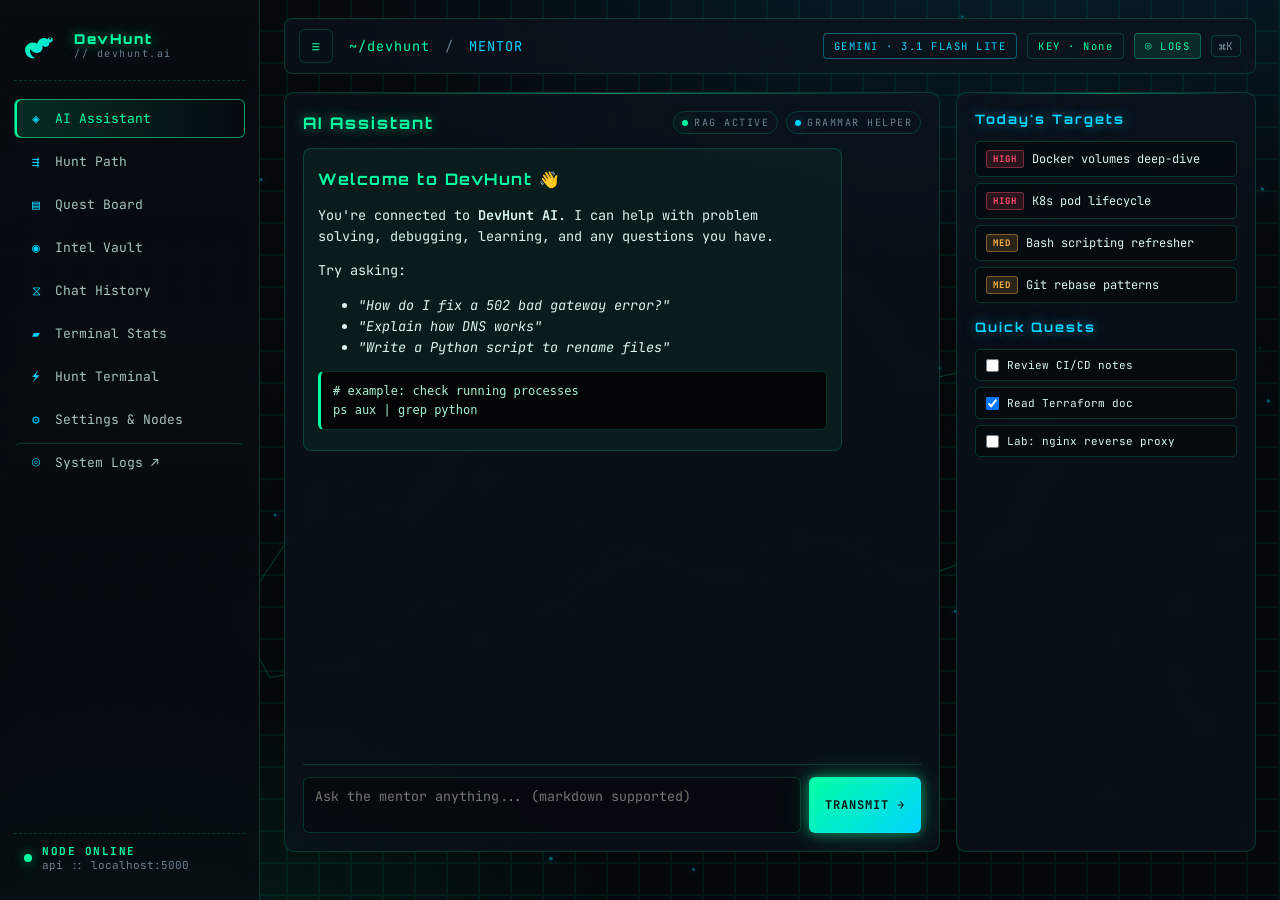
==== frontend/index.html @ fb7b7bb5 "feat: implement Consolidated AI Core Memory system with UI settings" ====
<!DOCTYPE html>
<html lang="en">
<head>
<meta charset="UTF-8" />
<meta name="viewport" content="width=device-width, initial-scale=1.0"/>
<title>DevHunt — AI Assistant</title>
<link rel="preconnect" href="https://fonts.googleapis.com">
<link rel="preconnect" href="https://fonts.gstatic.com" crossorigin>
<link href="https://fonts.googleapis.com/css2?family=JetBrains+Mono:wght@400;500;700&family=Orbitron:wght@500;700;900&display=swap" rel="stylesheet">
<link rel="stylesheet" href="styles.css">
</head>
<body>
  <canvas id="dragon-bg"></canvas>

  <aside class="sidebar" id="sidebar">
    <div class="brand">
      <svg class="dragon-logo" viewBox="0 0 64 64" xmlns="http://www.w3.org/2000/svg">
        <defs>
          <linearGradient id="dg" x1="0" x2="1" y1="0" y2="1">
            <stop offset="0%" stop-color="#00ffa3"/>
            <stop offset="100%" stop-color="#00d4ff"/>
          </linearGradient>
        </defs>
        <path fill="url(#dg)" d="M8 36c4-8 12-10 18-6 2-6 8-10 14-8 4 2 6 6 4 10-2 4-8 4-10 0 2 6-2 12-8 12-4 0-8-2-10-6-2 6 2 12 8 14-8 2-18-4-16-16zm38-16c2 0 4 2 4 4s-2 4-4 4-4-2-4-4 2-4 4-4z"/>
        <circle cx="46" cy="22" r="1.5" fill="#0b0f14"/>
      </svg>
      <div>
        <div class="brand-name">DevHunt</div>
        <div class="brand-sub">// devhunt.ai</div>
      </div>
    </div>

    <nav class="nav">
      <a class="nav-item active" data-panel="mentor"><span class="ico">◈</span> AI Assistant</a>
      <a class="nav-item" data-panel="path"><span class="ico">⇶</span> Hunt Path</a>
      <a class="nav-item" data-panel="quests"><span class="ico">▤</span> Quest Board</a>
      <a class="nav-item" data-panel="vault"><span class="ico">◉</span> Intel Vault</a>
      <a class="nav-item" data-panel="history"><span class="ico">⧖</span> Chat History</a>
      <a class="nav-item" data-panel="stats"><span class="ico">▰</span> Terminal Stats</a>
      <a class="nav-item" data-panel="terminal"><span class="ico">⚡</span> Hunt Terminal</a>
      <a class="nav-item" data-panel="settings"><span class="ico">⚙</span> Settings &amp; Nodes</a>
      <a class="nav-item" href="/logs" target="_blank" style="margin-top:auto;border-top:1px solid var(--border);padding-top:10px"><span class="ico">◎</span> System Logs ↗</a>
    </nav>

    <div class="sidebar-footer">
      <div class="status-dot"></div>
      <div>
        <div class="status-line">NODE ONLINE</div>
        <div class="status-sub">api :: localhost:5000</div>
      </div>
    </div>
  </aside>

  <main class="main">
    <header class="topbar">
      <button id="toggle-sidebar" class="icon-btn" title="Toggle sidebar">≡</button>
      <div class="crumbs">
        <span class="crumb-root">~/devhunt</span>
        <span class="crumb-sep">/</span>
        <span id="crumb-current">mentor</span>
      </div>
      <div class="topbar-right">
        <span class="badge" id="header-update-badge" style="display:none; cursor:pointer; background:rgba(255,181,71,0.15); color:var(--amber); border-color:rgba(255,181,71,0.45); font-weight:bold; animation:pulse 1.6s infinite; margin-right:8px;">✦ UPDATE AVAILABLE</span>
        <span class="badge badge-cyan" id="header-active-model">GEMINI · 3.1 FLASH LITE</span>
        <span class="badge" id="header-active-key">KEY · None</span>
        <a href="/logs" target="_blank" class="badge" style="text-decoration:none;cursor:pointer;background:rgba(0,255,163,.1);color:var(--green);border-color:rgba(0,255,163,.3)">◎ LOGS</a>
        <span class="kbd">⌘K</span>
      </div>
    </header>

    <!-- 1. MENTOR -->
    <section class="panel active" id="panel-mentor">
      <div class="mentor-grid">
        <div class="card chat">
          <div class="card-head">
            <h2>AI Assistant</h2>
            <div class="hud">
              <span class="hud-pill"><i class="dot dot-green"></i> RAG ACTIVE</span>
              <span class="hud-pill"><i class="dot dot-cyan"></i> GRAMMAR HELPER</span>
            </div>
          </div>
          <div class="chat-feed" id="chat-feed"></div>
          <div class="chat-input">
            <textarea id="chat-input" placeholder="Ask the mentor anything... (markdown supported)"></textarea>
            <button class="btn-primary" id="chat-send">TRANSMIT →</button>
          </div>
        </div>

        <aside class="card chat-side">
          <div class="card-head"><h3>Today's Targets</h3></div>
          <ul class="target-list">
            <li><span class="tag tag-high">HIGH</span> Docker volumes deep-dive</li>
            <li><span class="tag tag-high">HIGH</span> K8s pod lifecycle</li>
            <li><span class="tag tag-med">MED</span> Bash scripting refresher</li>
            <li><span class="tag tag-med">MED</span> Git rebase patterns</li>
          </ul>
          <div class="card-head"><h3>Quick Quests</h3></div>
          <ul class="quest-mini">
            <li><label><input type="checkbox"/> Review CI/CD notes</label></li>
            <li><label><input type="checkbox" checked/> Read Terraform doc</label></li>
            <li><label><input type="checkbox"/> Lab: nginx reverse proxy</label></li>
          </ul>
        </aside>
      </div>
    </section>

    <!-- 2. HUNT PATH -->
    <section class="panel" id="panel-path">
      <div class="card">
        <div class="card-head">
          <h2>Hunt Path · Roadmap</h2>
          <div class="row gap">
            <div class="progress"><div class="bar" style="width:38%" id="roadmap-progress-bar"></div></div>
            <span class="muted" id="roadmap-progress-text">38% complete</span>
            <button class="btn-ghost" id="regenerate-path">⟳ Regenerate Hunt Path</button>
          </div>
        </div>
        <div class="phases" id="phases"></div>
      </div>
    </section>

    <!-- 3. QUEST BOARD -->
    <section class="panel" id="panel-quests">
      <div class="card">
        <div class="card-head">
          <h2>Quest Board</h2>
          <button class="btn-primary" id="open-quest-modal">+ New Quest</button>
        </div>
        <div class="kanban" id="kanban"></div>
      </div>
    </section>

    <!-- 4. INTEL VAULT -->
    <section class="panel" id="panel-vault">
      <div class="vault-grid">
        <div class="card">
          <div class="card-head"><h3>Drop Files</h3></div>
          <div class="dropzone" id="dropzone">
            <div class="dz-icon">⇩</div>
            <div>Drop PDF · TXT · MD here<br/><span class="muted">or click to browse</span></div>
            <input type="file" id="filein" hidden multiple/>
          </div>
        </div>
        <div class="card">
          <div class="card-head"><h3>Scrape URL</h3></div>
          <div class="form-row"><input id="url-in" placeholder="https://docs.example.com"/><button class="btn-primary" id="url-btn">Index</button></div>
          <div class="card-head" style="margin-top:18px"><h3>Custom Note</h3></div>
          <input id="note-title" placeholder="Note title"/>
          <textarea id="note-body" placeholder="Write a note to index..." rows="4"></textarea>
          <button class="btn-primary" id="note-btn" style="margin-top:10px">Save Note</button>
        </div>
        <div class="card vault-table-wrap">
          <div class="card-head"><h3>Indexed Sources</h3></div>
          <table class="data-table" id="vault-table"></table>
        </div>
      </div>
    </section>

    <!-- 5. TERMINAL STATS -->
    <section class="panel" id="panel-stats">
      <div class="stats-grid">
        <div class="stat-card"><div class="stat-num" id="stat-hours">0.0</div><div class="stat-label">Study Hours</div></div>
        <div class="stat-card"><div class="stat-num" id="stat-quests">0</div><div class="stat-label">Completed Quests</div></div>
        <div class="stat-card"><div class="stat-num" id="stat-streak">0🔥</div><div class="stat-label">Daily Streak</div></div>
        <div class="stat-card"><div class="stat-num" id="stat-consistency">0%</div><div class="stat-label">Consistency</div></div>
      </div>

      <div class="stats-row">
        <div class="card">
          <div class="card-head"><h3>Profile Editor</h3></div>
          <label>Display name<input id="profile-name" value=""/></label>
          <label>Career goal<input id="profile-goal" value=""/></label>
          <label>Daily target (min)<input id="profile-target" type="number" value="240"/></label>
          <label>Start date<input id="profile-start-date" type="date" value="2025-09-01"/></label>
          <button class="btn-primary" id="profile-save" style="margin-top:8px">Save Profile</button>
        </div>
        <div class="card">
          <div class="card-head"><h3>7-Day Activity</h3></div>
          <svg id="chart" viewBox="0 0 420 200" preserveAspectRatio="none"></svg>
          <div class="legend">
            <span><i class="sw sw-green"></i> Questions Asked</span>
            <span><i class="sw sw-cyan"></i> Tasks Completed</span>
          </div>
        </div>
        <div class="card">
          <div class="card-head"><h3>Skills Matrix</h3></div>
          <div id="skills"></div>
        </div>
      </div>
    </section>

    <!-- 6. SETTINGS -->
    <section class="panel" id="panel-settings">
      <div class="card">
        <div class="card-head"><h2>Key Pool Manager</h2></div>
        <div class="form-row">
          <input id="new-key" placeholder="AIza••• Gemini API key"/>
          <input id="new-label" placeholder="Label (e.g. primary)"/>
          <button class="btn-primary" id="add-key">+ Register Key</button>
        </div>
        <table class="data-table" id="keys-table"></table>
      </div>

      <!-- System Updates -->
      <div class="card" style="margin-top:18px">
        <div class="card-head"><h3>System Updates</h3></div>
        <div style="display:flex; flex-direction:column; gap:10px; margin-top:10px;">
          <div style="display:flex; justify-content:space-between; align-items:center; flex-wrap:wrap; gap:10px;">
            <div>
              <div id="update-status-text" style="font-weight:bold; font-size:12px; color:var(--text)">Checking updates...</div>
              <div id="update-version-text" class="muted" style="margin-top:2px;">Current version: N/A</div>
            </div>
            <div style="display:flex; gap:8px;">
              <button class="btn-ghost" id="manual-check-update-btn">Check Updates</button>
              <button class="btn-primary" id="apply-update-btn" style="display:none; font-weight:700;">Apply Update</button>
            </div>
          </div>
          <div id="update-details-box" style="display:none; background:rgba(0,0,0,0.25); border:1px solid var(--border); border-radius:6px; padding:12px; max-height:160px; overflow-y:auto; margin-top:6px;">
            <div style="font-size:11px; font-weight:bold; color:var(--cyan); margin-bottom:6px; letter-spacing:1px;">UPDATE DETAILS (WHAT'S NEW):</div>
            <ul id="update-commits-list" style="margin:0; padding-left:16px; font-family:var(--mono); font-size:11.5px; color:var(--text); line-height:1.55;"></ul>
          </div>
          <div id="update-progress-info" style="display:none; font-size:11px; color:var(--muted); font-family:var(--mono);">
            <span class="streaming-cursor">▌</span> Updating codebase. Do not close the window...
          </div>
        </div>
      </div>

      <!-- Backup & Restore -->
      <div class="card" style="margin-top:18px">
        <div class="card-head"><h3>Backup &amp; Restore</h3></div>
        <div style="display:flex;gap:10px;flex-wrap:wrap;margin-top:10px">
          <a href="/api/backup/export" class="btn-primary" style="text-decoration:none;padding:8px 14px;font-size:11px">⬇ Full Backup</a>
          <a href="/api/history/export" class="btn-ghost" style="text-decoration:none;padding:8px 14px;font-size:11px">⬇ Chat History JSON</a>
          <label class="btn-ghost" style="cursor:pointer;padding:8px 14px;font-size:11px">
            ⬆ Import Backup
            <input type="file" id="import-backup-file" accept=".json" hidden onchange="importBackupFromSettings(this)"/>
          </label>
          <a href="/logs" target="_blank" class="btn-ghost" style="text-decoration:none;padding:8px 14px;font-size:11px">◎ Logs ↗</a>
        </div>
        <div id="backup-status" style="margin-top:10px;font-size:11px;color:var(--muted)"></div>
      </div>

      <div class="card" style="margin-top:18px">
        <div class="card-head"><h3>Toggles</h3></div>        <div class="toggle-row">
          <div>
            <div class="toggle-title">English Communication Helper</div>
            <div class="muted">Prepends a "Grammar &amp; Phrasing Tip" callout to every AI response.</div>
          </div>
          <label class="switch"><input type="checkbox" id="grammar-toggle" checked/><span></span></label>
        </div>
      </div>

      <!-- AI Core Memory -->
      <div class="card" style="margin-top:18px">
        <div class="card-head"><h3>AI Core Memory</h3></div>
        <div class="muted" style="margin-bottom:12px">View and manage the facts, preferences, and project context that DevHunt AI automatically learns and updates about you daily. Each line represents a distinct fact.</div>
        
        <div style="display:flex; flex-direction:column; gap:10px;">
          <textarea id="ai-memory-text" rows="8" placeholder="No memories consolidated yet. Click 'Refine Now' or start chatting!" style="font-family:var(--mono); font-size:12px; line-height:1.5;"></textarea>
          
          <div style="display:flex; gap:8px; flex-wrap:wrap;">
            <button class="btn-primary" id="save-memory-btn" style="padding:6px 14px; font-size:11px;">Save Changes</button>
            <button class="btn-ghost" id="refine-memory-btn" style="padding:6px 14px; font-size:11px;">Refine Now</button>
            <button class="btn-ghost" id="clear-memory-btn" style="color:var(--red); border-color:rgba(255,77,109,.4); padding:6px 14px; font-size:11px;">Clear Memory</button>
          </div>
          <div id="memory-status" style="font-size:11px; color:var(--muted); font-family:var(--mono);"></div>
        </div>
      </div>

      <!-- Danger Zone -->
      <div class="card" style="margin-top:18px;border-color:rgba(255,77,106,.3)">
        <div class="card-head"><h3 style="color:var(--red)">⚠ Danger Zone</h3></div>
        <div style="display:flex;gap:10px;flex-wrap:wrap;margin-top:10px">
          <button class="btn-ghost" onclick="clearChatHistory()" style="border-color:rgba(255,77,106,.4);color:var(--red)">✕ Clear Chat History</button>
          <button class="btn-ghost" onclick="clearAllData()" style="border-color:rgba(255,77,106,.6);color:var(--red);font-weight:700">☢ Reset Everything</button>
        </div>
        <div class="muted" style="margin-top:8px;font-size:11px">Reset Everything clears all keys, chat history, todos, knowledge base and profile. Cannot be undone. Export backup first.</div>
        <div id="danger-status" style="margin-top:8px;font-size:11px"></div>
      </div>
    </section>

    <!-- 7. CHAT HISTORY VIEWER -->
    <section class="panel" id="panel-history">
      <div class="card">
        <div class="card-head">
          <h2>Chat History</h2>
          <div style="display:flex;gap:8px;align-items:center">
            <select id="history-session-select" style="background:var(--surface);border:1px solid var(--border);color:var(--text);font-family:var(--mono);font-size:11px;padding:5px 8px;border-radius:4px">
              <option value="default_session">default_session</option>
            </select>
            <button class="btn-ghost" onclick="loadHistoryPanel()" style="font-size:11px">⟳ Refresh</button>
            <a href="/api/history/export" class="btn-ghost" style="text-decoration:none;font-size:11px">⬇ Export JSON</a>
            <button class="btn-ghost" onclick="clearSessionHistory()" style="font-size:11px;color:var(--red);border-color:rgba(255,77,106,.4)">✕ Clear Session</button>
          </div>
        </div>
        <div id="history-stats" style="display:flex;gap:16px;font-size:11px;color:var(--muted);padding:8px 0;border-bottom:1px solid var(--border);margin-bottom:12px"></div>
        <div id="history-feed" style="display:flex;flex-direction:column;gap:10px;max-height:70vh;overflow-y:auto"></div>
      </div>
    </section>

    <!-- 8. HUNT TERMINAL -->
    <section class="panel" id="panel-terminal">
      <div class="card terminal-card" style="padding: 0; overflow: hidden; border-color: var(--border-hot);">
        <div class="card-head" style="padding: 16px 18px 0px 18px; margin-bottom: 8px;">
          <h2>Hunt Node Terminal</h2>
          <div class="hud">
            <span class="hud-pill"><i class="dot dot-green"></i> ENGINE ONLINE</span>
            <span class="hud-pill"><i class="dot dot-cyan"></i> CROSS-PLATFORM</span>
          </div>
        </div>
        <div class="terminal-container">
          <div class="terminal-header">
            <div class="terminal-buttons">
              <span class="t-btn close-btn"></span>
              <span class="t-btn min-btn"></span>
              <span class="t-btn max-btn"></span>
            </div>
            <div class="terminal-title">guest@devhunt:~</div>
          </div>
          <div class="terminal-body" id="terminal-body">
            <div class="terminal-output" id="terminal-output">
              <div class="terminal-line"><span class="ansi-cyan">DevHunt Terminal Core v1.0</span></div>
              <div class="terminal-line">Detected Environment: <span class="ansi-yellow" id="terminal-detected-os">Detecting platform...</span></div>
              <div class="terminal-line">Type <span class="ansi-green">hunt help</span> to see all available commands.</div>
              <div class="terminal-line"><span class="ansi-muted">[base64]</span></div>
            </div>
            <div class="terminal-input-line">
              <span class="terminal-prompt" id="terminal-prompt">guest@devhunt:~$</span>
              <input type="text" class="terminal-input" id="terminal-input" autocomplete="off" spellcheck="false" placeholder="Enter hunt command..." />
            </div>
          </div>
        </div>
      </div>
    </section>
  </main>

  <!-- Quest modal -->
  <div class="modal-overlay" id="quest-modal">
    <div class="modal">
      <div class="modal-head"><h3>New Quest</h3><button id="close-modal" class="icon-btn">✕</button></div>
      <label>Title<input id="q-title"/></label>
      <label>Description<textarea id="q-desc" rows="3"></textarea></label>
      <label>Priority
        <select id="q-prio"><option>High</option><option selected>Medium</option><option>Low</option></select>
      </label>
      <label>Due date<input type="date" id="q-due"/></label>
      <label>Tags (comma)<input id="q-tags" placeholder="docker, k8s"/></label>
      <button class="btn-primary" id="q-save">Create Quest</button>
    </div>
  </div>

  <!-- Update Details modal -->
  <div class="modal-overlay" id="update-modal">
    <div class="modal" style="width: 500px;">
      <div class="modal-head">
        <h3 style="color:var(--amber); text-shadow:0 0 10px rgba(255,181,71,0.3);">⚡ System Update Available</h3>
        <button id="close-update-modal" class="icon-btn">✕</button>
      </div>
      <div style="font-size:12px; margin-bottom:14px; line-height:1.5;">
        A new update is ready for DevHunt. Your local data, configurations, and API settings will be completely preserved.
      </div>
      <div style="background:rgba(0,0,0,0.3); border:1px solid var(--border); border-radius:6px; padding:12px; margin-bottom:16px;">
        <div style="font-size:11px; font-weight:bold; color:var(--cyan); margin-bottom:6px; letter-spacing:1px;">CHANGES IN THIS VERSION:</div>
        <div style="max-height:180px; overflow-y:auto;">
          <ul id="modal-update-commits-list" style="margin:0; padding-left:16px; font-family:var(--mono); font-size:11.5px; color:var(--text); line-height:1.5;"></ul>
        </div>
      </div>
      <div style="display:flex; justify-content:flex-end; gap:10px;">
        <button class="btn-ghost" id="cancel-update-btn">Later</button>
        <button class="btn-primary" id="modal-apply-update-btn" style="font-weight:700;">Update Now</button>
      </div>
      <div id="modal-update-progress" style="display:none; margin-top:12px; font-size:11px; color:var(--cyan); font-family:var(--mono);">
        <span class="streaming-cursor">▌</span> Downloading and installing update...
      </div>
    </div>
  </div>

  <script src="app.js"></script>
</body>
</html>
---- frontend/styles.css ----
:root{
  --bg:#05080d;
  --bg-2:#0a1018;
  --panel:rgba(12,18,28,.72);
  --panel-2:rgba(18,26,38,.85);
  --border:rgba(0,255,163,.18);
  --border-hot:rgba(0,255,163,.55);
  --text:#d8f5ee;
  --muted:#6c8290;
  --green:#00ffa3;
  --cyan:#00d4ff;
  --magenta:#ff2bd6;
  --amber:#ffb547;
  --red:#ff4d6d;
  --glow-green:0 0 12px rgba(0,255,163,.55), 0 0 32px rgba(0,255,163,.2);
  --glow-cyan:0 0 12px rgba(0,212,255,.55), 0 0 32px rgba(0,212,255,.2);
  --mono:'JetBrains Mono', ui-monospace, monospace;
  --display:'Orbitron', sans-serif;
}
*{box-sizing:border-box}
html,body{margin:0;height:100%;background:var(--bg);color:var(--text);font-family:var(--mono);font-size:13.5px;overflow:hidden}
body{display:grid;grid-template-columns:260px 1fr}
a{color:inherit;text-decoration:none}
button,input,select,textarea{font-family:inherit;color:inherit}

/* Dragon background canvas */
#dragon-bg{position:fixed;inset:0;width:100%;height:100%;z-index:0;opacity:.55;pointer-events:none}
body::before{content:"";position:fixed;inset:0;z-index:0;pointer-events:none;
  background:
    radial-gradient(1200px 600px at 80% -10%, rgba(0,212,255,.12), transparent 60%),
    radial-gradient(900px 500px at 10% 110%, rgba(0,255,163,.10), transparent 60%),
    linear-gradient(180deg, #05080d, #04070b);
}
body::after{content:"";position:fixed;inset:0;z-index:0;pointer-events:none;opacity:.06;
  background-image:linear-gradient(transparent 95%, var(--green) 95%), linear-gradient(90deg, transparent 95%, var(--green) 95%);
  background-size:32px 32px;
}

/* Sidebar */
.sidebar{position:relative;z-index:2;background:linear-gradient(180deg, rgba(7,12,18,.95), rgba(7,12,18,.78));
  border-right:1px solid var(--border);backdrop-filter:blur(10px);display:flex;flex-direction:column;padding:18px 14px;gap:18px}
.brand{display:flex;align-items:center;gap:12px;padding:6px 6px 14px;border-bottom:1px dashed var(--border)}
.dragon-logo{width:42px;height:42px;filter:drop-shadow(var(--glow-green))}
.brand-name{font-family:var(--display);letter-spacing:2px;font-weight:900;color:var(--green);text-shadow:var(--glow-green)}
.brand-sub{font-size:10px;color:var(--muted);letter-spacing:1.5px}
.nav{display:flex;flex-direction:column;gap:4px}
.nav-item{display:flex;align-items:center;gap:10px;padding:10px 12px;border-radius:6px;cursor:pointer;color:#a7c3bd;border:1px solid transparent;transition:.2s;font-size:13px}
.nav-item .ico{color:var(--cyan);width:18px;text-align:center}
.nav-item:hover{background:rgba(0,255,163,.05);color:var(--green);border-color:var(--border)}
.nav-item.active{background:linear-gradient(90deg, rgba(0,255,163,.14), transparent);color:var(--green);border-color:var(--border-hot);box-shadow:inset 2px 0 0 var(--green)}
.sidebar-footer{margin-top:auto;display:flex;align-items:center;gap:10px;padding:10px;border-top:1px dashed var(--border);font-size:11px;color:var(--muted)}
.status-dot{width:8px;height:8px;border-radius:50%;background:var(--green);box-shadow:var(--glow-green);animation:pulse 1.6s infinite}
.status-line{color:var(--green);letter-spacing:1.5px;font-weight:700}
@keyframes pulse{50%{opacity:.4}}

/* Main */
.main{position:relative;z-index:1;overflow:auto;padding:18px 24px 32px}
.topbar{display:flex;align-items:center;gap:16px;padding:10px 14px;margin-bottom:18px;border:1px solid var(--border);background:var(--panel);border-radius:8px;backdrop-filter:blur(8px)}
.icon-btn{background:transparent;border:1px solid var(--border);color:var(--green);width:34px;height:34px;border-radius:6px;cursor:pointer;font-size:16px}
.crumbs{color:var(--muted);letter-spacing:1px}
.crumb-root{color:var(--green)} .crumb-sep{margin:0 6px;color:var(--muted)}
#crumb-current{color:var(--cyan);text-transform:uppercase}
.topbar-right{margin-left:auto;display:flex;align-items:center;gap:10px}
.badge{font-size:10.5px;letter-spacing:1.5px;padding:5px 10px;border:1px solid var(--border);border-radius:4px;color:var(--green)}
.badge-cyan{color:var(--cyan);border-color:rgba(0,212,255,.4)}
.kbd{font-size:11px;border:1px solid var(--border);padding:3px 7px;border-radius:4px;color:var(--muted)}

/* Card */
.card{background:var(--panel);border:1px solid var(--border);border-radius:10px;padding:18px;backdrop-filter:blur(10px);position:relative}
.card::before{content:"";position:absolute;top:0;left:14px;right:14px;height:1px;background:linear-gradient(90deg,transparent,var(--green),transparent);opacity:.5}
.card-head{display:flex;align-items:center;justify-content:space-between;margin-bottom:14px;gap:12px}
.card-head h2,.card-head h3{margin:0;font-family:var(--display);letter-spacing:2px;color:var(--green);text-shadow:var(--glow-green);font-weight:700}
.card-head h2{font-size:16px} .card-head h3{font-size:13px;color:var(--cyan);text-shadow:var(--glow-cyan)}
.row{display:flex;align-items:center} .gap{gap:10px}
.muted{color:var(--muted);font-size:12px}

.panel{display:none;animation:fadein .35s ease}
.panel.active{display:block}
@keyframes fadein{from{opacity:0;transform:translateY(6px)}to{opacity:1}}

/* Forms / buttons */
input,select,textarea{background:rgba(0,0,0,.35);border:1px solid var(--border);border-radius:6px;padding:9px 11px;width:100%;outline:none;transition:.2s}
input:focus,select:focus,textarea:focus{border-color:var(--green);box-shadow:0 0 0 3px rgba(0,255,163,.15)}
textarea{resize:vertical;font-family:var(--mono)}
label{display:block;font-size:11px;color:var(--muted);letter-spacing:1px;margin-bottom:10px}
label input,label textarea,label select{margin-top:5px}
.btn-primary{background:linear-gradient(135deg,var(--green),var(--cyan));color:#001512;border:none;padding:9px 16px;border-radius:6px;font-weight:700;letter-spacing:1px;cursor:pointer;box-shadow:var(--glow-green);transition:.2s;font-family:var(--mono);font-size:12px}
.btn-primary:hover{transform:translateY(-1px);filter:brightness(1.1)}
.btn-ghost{background:transparent;border:1px solid var(--border);color:var(--green);padding:7px 12px;border-radius:6px;cursor:pointer;font-size:11px;letter-spacing:1px}
.btn-ghost:hover{border-color:var(--green);box-shadow:var(--glow-green)}
.btn-danger{background:transparent;border:1px solid rgba(255,77,109,.4);color:var(--red);padding:5px 10px;border-radius:5px;cursor:pointer;font-size:11px}
.form-row{display:flex;gap:8px;margin-bottom:8px}

/* Mentor */
.mentor-grid{display:grid;grid-template-columns:1fr 300px;gap:16px;height:calc(100vh - 140px)}
.chat{display:flex;flex-direction:column}
.chat-feed{flex:1;overflow-y:auto;padding-right:6px;display:flex;flex-direction:column;gap:14px}
.msg{padding:12px 14px;border-radius:8px;max-width:88%;border:1px solid var(--border);line-height:1.55}
.msg.user{align-self:flex-end;background:rgba(0,212,255,.08);border-color:rgba(0,212,255,.35)}
.msg.ai{background:rgba(0,255,163,.05)}
.streaming-cursor{display:inline-block;color:var(--green);animation:blink .7s step-end infinite}
@keyframes blink{50%{opacity:0}}
.msg h1,.msg h2,.msg h3{font-family:var(--display);color:var(--green);margin:6px 0;letter-spacing:1.5px}
.msg code{background:rgba(0,0,0,.5);padding:1px 5px;border-radius:3px;color:var(--cyan);font-size:12px}
.msg pre{background:#020405;border:1px solid var(--border);border-left:3px solid var(--green);padding:10px 12px;border-radius:6px;overflow:auto;font-size:12px;margin:8px 0}
.msg pre code{background:transparent;padding:0;color:#a7f3d0}
.callout{border-left:3px solid var(--amber);background:rgba(255,181,71,.08);padding:10px 12px;border-radius:6px;margin-bottom:10px;color:#ffd99a}
.callout-title{font-family:var(--display);font-size:11px;color:var(--amber);letter-spacing:2px;margin-bottom:4px}
.meta-hud{display:flex;flex-wrap:wrap;gap:6px;margin-top:10px;padding-top:10px;border-top:1px dashed var(--border);font-size:10.5px;color:var(--muted);letter-spacing:1px}
.meta-hud span{padding:3px 7px;border:1px solid var(--border);border-radius:4px}
.meta-hud .citation{color:var(--cyan);border-color:rgba(0,212,255,.3)}
.chat-input{display:flex;gap:8px;margin-top:12px;padding-top:12px;border-top:1px solid var(--border)}
.chat-input textarea{flex:1;min-height:46px;max-height:120px;resize:none}
.chat-side .target-list,.chat-side .quest-mini{list-style:none;padding:0;margin:0 0 16px;display:flex;flex-direction:column;gap:6px;font-size:12px}
.chat-side li{padding:8px 10px;background:rgba(0,0,0,.3);border:1px solid var(--border);border-radius:5px;display:flex;align-items:center;gap:8px}
.quest-mini label{display:flex;align-items:center;gap:8px;margin:0;color:var(--text);letter-spacing:0}
.quest-mini input{width:auto;margin:0}
.tag{font-size:9px;padding:2px 6px;border-radius:3px;letter-spacing:1px;font-weight:700}
.tag-high{background:rgba(255,77,109,.15);color:var(--red);border:1px solid rgba(255,77,109,.4)}
.tag-med{background:rgba(255,181,71,.15);color:var(--amber);border:1px solid rgba(255,181,71,.4)}
.tag-low{background:rgba(0,212,255,.12);color:var(--cyan);border:1px solid rgba(0,212,255,.35)}
.hud{display:flex;gap:8px}
.hud-pill{font-size:10px;letter-spacing:1.5px;padding:4px 8px;border:1px solid var(--border);border-radius:20px;color:var(--muted);display:inline-flex;align-items:center;gap:6px}
.dot{width:6px;height:6px;border-radius:50%;display:inline-block}
.dot-green{background:var(--green);box-shadow:var(--glow-green)}
.dot-cyan{background:var(--cyan);box-shadow:var(--glow-cyan)}
.dot-amber{background:var(--amber)}
.dot-red{background:var(--red)}

/* Progress */
.progress{width:200px;height:8px;background:rgba(0,0,0,.4);border:1px solid var(--border);border-radius:4px;overflow:hidden}
.bar{height:100%;background:linear-gradient(90deg,var(--green),var(--cyan));box-shadow:var(--glow-green)}

/* Hunt Path */
.phases{display:flex;flex-direction:column;gap:20px}
.phase{border:1px dashed var(--border);border-radius:8px;padding:14px}
.phase-title{font-family:var(--display);color:var(--cyan);letter-spacing:2px;margin-bottom:12px;font-size:13px}
.timeline{display:grid;grid-template-columns:repeat(auto-fill,minmax(240px,1fr));gap:12px}
.node{background:rgba(0,0,0,.35);border:1px solid var(--border);border-radius:8px;padding:12px;position:relative;transition:.2s}
.node:hover{border-color:var(--green);transform:translateY(-2px)}
.node.complete{opacity:.55;border-color:rgba(0,255,163,.3)}
.node.active{border-color:var(--green);box-shadow:var(--glow-green)}
.node.active::before{content:"◉ TARGET";position:absolute;top:-9px;left:10px;background:var(--bg-2);padding:2px 8px;font-size:9px;color:var(--green);letter-spacing:2px;border:1px solid var(--green);border-radius:3px}
.node-day{font-family:var(--display);color:var(--cyan);font-size:11px;letter-spacing:2px}
.node-title{font-weight:700;margin:4px 0 8px;color:var(--text)}
.node-topics{display:flex;flex-wrap:wrap;gap:4px;margin-bottom:8px}
.node-topics span{font-size:10px;padding:2px 6px;background:rgba(0,212,255,.1);border:1px solid rgba(0,212,255,.3);border-radius:3px;color:var(--cyan)}
.node-meta{font-size:11px;color:var(--muted);margin-bottom:8px}
.node-actions{display:flex;gap:6px;margin-top:8px}
.node-actions button{flex:1;font-size:10px;padding:5px}

/* Kanban */
.kanban{display:grid;grid-template-columns:repeat(3,1fr);gap:14px}
.column{background:rgba(0,0,0,.25);border:1px solid var(--border);border-radius:8px;padding:12px;min-height:300px}
.col-head{display:flex;align-items:center;justify-content:space-between;margin-bottom:12px;padding-bottom:8px;border-bottom:1px dashed var(--border)}
.col-title{font-family:var(--display);letter-spacing:2px;font-size:12px}
.col-high .col-title{color:var(--red)}
.col-med .col-title{color:var(--amber)}
.col-low .col-title{color:var(--cyan)}
.col-count{font-size:10px;color:var(--muted);background:rgba(0,0,0,.4);padding:2px 7px;border-radius:10px;border:1px solid var(--border)}
.quest-card{background:var(--panel-2);border:1px solid var(--border);border-radius:6px;padding:10px;margin-bottom:8px;transition:.2s;border-left:3px solid var(--cyan)}
.col-high .quest-card{border-left-color:var(--red)}
.col-med .quest-card{border-left-color:var(--amber)}
.quest-card:hover{border-color:var(--green);transform:translateX(2px)}
.qc-title{font-weight:700;margin-bottom:4px}
.qc-desc{font-size:11px;color:var(--muted);margin-bottom:6px}
.qc-meta{display:flex;justify-content:space-between;font-size:10px;color:var(--muted)}
.qc-tags{display:flex;gap:4px;flex-wrap:wrap;margin:6px 0}
.qc-tags span{font-size:9px;padding:1px 5px;background:rgba(0,255,163,.08);border:1px solid var(--border);border-radius:3px;color:var(--green)}
.src-pill{font-size:9px;padding:1px 5px;border-radius:3px;letter-spacing:1px}
.src-ai{background:rgba(255,43,214,.15);color:var(--magenta);border:1px solid rgba(255,43,214,.4)}
.src-manual{background:rgba(108,130,144,.15);color:var(--muted);border:1px solid var(--border)}
.qc-actions{display:flex;gap:4px;margin-top:8px}
.qc-actions button{flex:1;font-size:10px;padding:4px}

/* Vault */
.vault-grid{display:grid;grid-template-columns:1fr 1fr;gap:14px}
.vault-table-wrap{grid-column:1/-1}
.dropzone{border:2px dashed var(--border);border-radius:8px;padding:30px;text-align:center;cursor:pointer;transition:.2s;color:var(--muted)}
.dropzone:hover,.dropzone.drag{border-color:var(--green);background:rgba(0,255,163,.04);color:var(--green)}
.dz-icon{font-size:36px;color:var(--cyan);margin-bottom:8px}

/* Table */
.data-table{width:100%;border-collapse:collapse;font-size:12px}
.data-table th{text-align:left;padding:8px 10px;color:var(--cyan);font-family:var(--display);font-weight:700;font-size:10px;letter-spacing:1.5px;border-bottom:1px solid var(--border)}
.data-table td{padding:9px 10px;border-bottom:1px dashed var(--border)}
.data-table tr:hover td{background:rgba(0,255,163,.04)}
.st{display:inline-flex;align-items:center;gap:6px;font-size:11px;padding:3px 8px;border-radius:4px;border:1px solid var(--border)}
.st-active{color:var(--green);border-color:rgba(0,255,163,.4)}
.st-cooling{color:var(--amber);border-color:rgba(255,181,71,.4)}
.st-disabled{color:var(--muted)}
.st-error{color:var(--red);border-color:rgba(255,77,109,.4)}

/* Stats */
.stats-grid{display:grid;grid-template-columns:repeat(4,1fr);gap:14px;margin-bottom:16px}
.stat-card{background:var(--panel);border:1px solid var(--border);border-radius:10px;padding:18px;text-align:center;position:relative;overflow:hidden}
.stat-card::after{content:"";position:absolute;inset:0;background:radial-gradient(circle at 50% 0%, rgba(0,255,163,.12), transparent 70%)}
.stat-num{font-family:var(--display);font-size:30px;color:var(--green);text-shadow:var(--glow-green);position:relative}
.stat-label{font-size:10.5px;color:var(--muted);letter-spacing:2px;margin-top:6px;position:relative}
.stats-row{display:grid;grid-template-columns:1fr 1.2fr 1fr;gap:14px}
#chart{width:100%;height:200px}
.legend{display:flex;gap:14px;font-size:11px;color:var(--muted);margin-top:8px}
.sw{display:inline-block;width:10px;height:10px;border-radius:2px;margin-right:5px;vertical-align:middle}
.sw-green{background:var(--green)} .sw-cyan{background:var(--cyan)}
.skill{margin-bottom:10px}
.skill-row{display:flex;justify-content:space-between;font-size:11px;margin-bottom:4px}
.skill-row b{color:var(--cyan)}
.skill-bar{height:6px;background:rgba(0,0,0,.4);border:1px solid var(--border);border-radius:3px;overflow:hidden}
.skill-bar i{display:block;height:100%;background:linear-gradient(90deg,var(--green),var(--cyan));box-shadow:var(--glow-green)}

/* Toggles */
.toggle-row{display:flex;justify-content:space-between;align-items:center;gap:14px;padding:12px;border:1px dashed var(--border);border-radius:6px}
.toggle-title{font-weight:700;color:var(--green);margin-bottom:3px}
.switch{position:relative;display:inline-block;width:46px;height:24px;flex-shrink:0}
.switch input{display:none}
.switch span{position:absolute;inset:0;background:rgba(0,0,0,.5);border:1px solid var(--border);border-radius:12px;cursor:pointer;transition:.2s}
.switch span::before{content:"";position:absolute;top:2px;left:2px;width:18px;height:18px;background:var(--muted);border-radius:50%;transition:.2s}
.switch input:checked + span{background:rgba(0,255,163,.2);border-color:var(--green)}
.switch input:checked + span::before{left:24px;background:var(--green);box-shadow:var(--glow-green)}

/* Modal */
.modal-overlay{display:none;position:fixed;inset:0;background:rgba(0,0,0,.7);z-index:50;align-items:center;justify-content:center;backdrop-filter:blur(4px)}
.modal-overlay.show{display:flex}
.modal{background:var(--bg-2);border:1px solid var(--border-hot);border-radius:10px;padding:22px;width:440px;max-width:92vw;box-shadow:var(--glow-green)}
.modal-head{display:flex;justify-content:space-between;align-items:center;margin-bottom:14px}
.modal-head h3{margin:0;font-family:var(--display);color:var(--green);letter-spacing:2px}

/* Sidebar collapsed */
body.collapsed{grid-template-columns:64px 1fr}
body.collapsed .nav-item span:last-child,
body.collapsed .brand>div,
body.collapsed .sidebar-footer>div:last-child{display:none}
body.collapsed .nav-item{justify-content:center}

/* Scroll */
::-webkit-scrollbar{width:8px;height:8px}
::-webkit-scrollbar-track{background:transparent}
::-webkit-scrollbar-thumb{background:rgba(0,255,163,.2);border-radius:4px}
::-webkit-scrollbar-thumb:hover{background:rgba(0,255,163,.4)}

@media (max-width:980px){
  body{grid-template-columns:64px 1fr}
  .mentor-grid{grid-template-columns:1fr;height:auto}
  .vault-grid,.stats-row{grid-template-columns:1fr}
  .stats-grid{grid-template-columns:repeat(2,1fr)}
  .kanban{grid-template-columns:1fr}
}
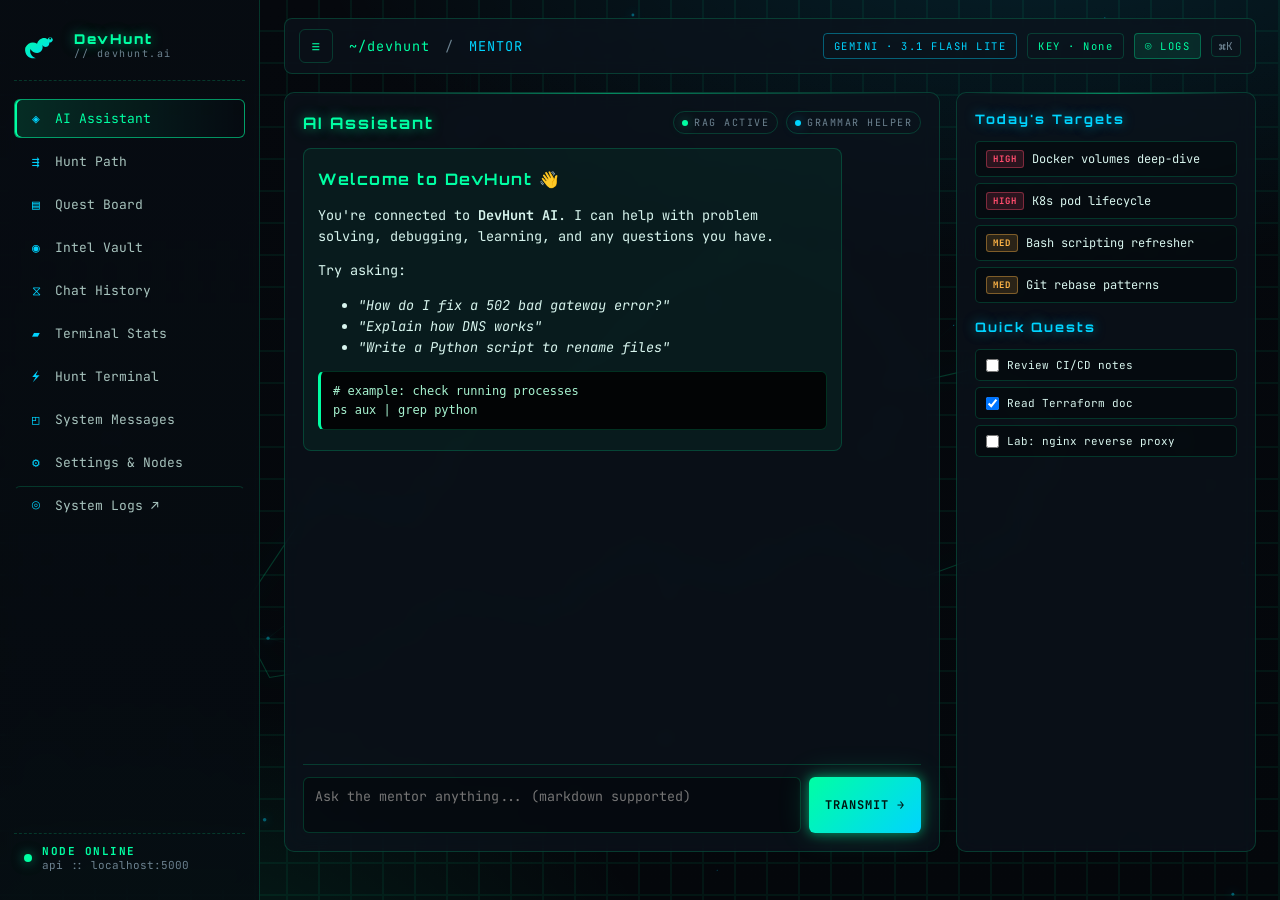
==== commit 0aa7e056: "feat: implement System Messages & Announcements notification tab" ====
--- a/frontend/index.html
+++ b/frontend/index.html
@@ -38,6 +38,9 @@
       <a class="nav-item" data-panel="history"><span class="ico">⧖</span> Chat History</a>
       <a class="nav-item" data-panel="stats"><span class="ico">▰</span> Terminal Stats</a>
       <a class="nav-item" data-panel="terminal"><span class="ico">⚡</span> Hunt Terminal</a>
+      <a class="nav-item" data-panel="notifications" id="nav-notifications">
+        <span class="ico">◰</span> System Messages <span class="badge" id="notification-unread-count" style="display:none; margin-left:auto; background:var(--red); color:#000; border-color:var(--red); font-weight:bold; font-size:10px; padding:2px 6px; border-radius:10px; line-height:1.2;">0</span>
+      </a>
       <a class="nav-item" data-panel="settings"><span class="ico">⚙</span> Settings &amp; Nodes</a>
       <a class="nav-item" href="/logs" target="_blank" style="margin-top:auto;border-top:1px solid var(--border);padding-top:10px"><span class="ico">◎</span> System Logs ↗</a>
     </nav>
@@ -330,6 +333,23 @@
             </div>
           </div>
         </div>
+    </section>
+
+    <!-- 9. SYSTEM MESSAGES / NOTIFICATIONS -->
+    <section class="panel" id="panel-notifications">
+      <div class="card" style="margin-bottom:16px;">
+        <div class="card-head">
+          <h2>System Messages &amp; Announcements</h2>
+          <div style="display:flex; gap:8px;">
+            <button class="btn-ghost" id="btn-notifications-refresh" style="font-size:11px;">⟳ Refresh</button>
+            <button class="btn-primary" id="btn-notifications-read-all" style="font-size:11px; padding:6px 14px;">Mark All As Read</button>
+          </div>
+        </div>
+        <p class="muted" style="margin:0;">Monitor remote product news, system status updates, and local error notifications.</p>
+      </div>
+
+      <div id="notifications-feed-container" class="notifications-feed" style="display:flex; flex-direction:column; gap:12px; max-height:calc(100vh - 240px); overflow-y:auto; padding-right:4px;">
+        <div class="muted" style="text-align:center; padding:40px;">Initializing connection to notification feed...</div>
       </div>
     </section>
   </main>
--- a/frontend/styles.css
+++ b/frontend/styles.css
@@ -238,6 +238,206 @@
 ::-webkit-scrollbar-thumb{background:rgba(0,255,163,.2);border-radius:4px}
 ::-webkit-scrollbar-thumb:hover{background:rgba(0,255,163,.4)}
 
+/* Hunt Terminal */
+.terminal-card {
+  height: calc(100vh - 120px);
+  display: flex;
+  flex-direction: column;
+}
+.terminal-container {
+  flex: 1;
+  background: rgba(4, 7, 11, 0.82);
+  border: 1px solid rgba(0, 255, 163, 0.25);
+  border-radius: 6px;
+  margin: 10px 18px 18px 18px;
+  display: flex;
+  flex-direction: column;
+  box-shadow: inset 0 0 20px rgba(0, 0, 0, 0.8), 0 4px 24px rgba(0, 0, 0, 0.6);
+  overflow: hidden;
+}
+.terminal-header {
+  background: rgba(10, 16, 24, 0.95);
+  border-bottom: 1px solid rgba(0, 255, 163, 0.2);
+  padding: 8px 12px;
+  display: flex;
+  align-items: center;
+  user-select: none;
+}
+.terminal-buttons {
+  display: flex;
+  gap: 6px;
+  margin-right: 16px;
+}
+.t-btn {
+  width: 10px;
+  height: 10px;
+  border-radius: 50%;
+  display: inline-block;
+}
+.close-btn { background: #ff4d6d; }
+.min-btn { background: #ffb547; }
+.max-btn { background: #00ffa3; }
+.terminal-title {
+  font-size: 11px;
+  color: var(--muted);
+  letter-spacing: 1px;
+  font-family: var(--mono);
+}
+.terminal-body {
+  flex: 1;
+  padding: 14px;
+  overflow-y: auto;
+  display: flex;
+  flex-direction: column;
+  font-family: var(--mono);
+  font-size: 12.5px;
+}
+.terminal-output {
+  display: flex;
+  flex-direction: column;
+  gap: 5px;
+  white-space: pre-wrap;
+  word-break: break-all;
+}
+.terminal-line {
+  line-height: 1.5;
+  color: var(--text);
+}
+.terminal-input-line {
+  display: flex;
+  align-items: center;
+  gap: 8px;
+  margin-top: 10px;
+  flex-shrink: 0;
+}
+.terminal-prompt {
+  color: var(--green);
+  font-weight: bold;
+  white-space: nowrap;
+  text-shadow: 0 0 6px rgba(0, 255, 163, 0.4);
+}
+.terminal-input {
+  flex: 1;
+  background: transparent !important;
+  border: none !important;
+  outline: none !important;
+  color: var(--text) !important;
+  font-family: var(--mono) !important;
+  font-size: 12.5px !important;
+  padding: 0 !important;
+  margin: 0 !important;
+  caret-color: var(--green) !important;
+  box-shadow: none !important;
+}
+.ansi-green { color: var(--green); text-shadow: 0 0 4px rgba(0, 255, 163, 0.3); }
+.ansi-cyan { color: var(--cyan); text-shadow: 0 0 4px rgba(0, 212, 255, 0.3); }
+.ansi-yellow { color: var(--amber); }
+.ansi-red { color: var(--red); }
+.ansi-muted { color: var(--muted); }
+
+
+/* Notifications Panel */
+.notifications-feed {
+  display: flex;
+  flex-direction: column;
+  gap: 12px;
+}
+.notification-item {
+  position: relative;
+  background: var(--panel);
+  border: 1px solid var(--border);
+  border-radius: 8px;
+  padding: 14px 18px;
+  transition: all 0.25s ease;
+  display: flex;
+  flex-direction: column;
+  gap: 6px;
+  backdrop-filter: blur(8px);
+}
+.notification-item::before {
+  content: "";
+  position: absolute;
+  top: 0;
+  bottom: 0;
+  left: 0;
+  width: 4px;
+  background: transparent;
+  border-top-left-radius: 8px;
+  border-bottom-left-radius: 8px;
+  transition: background 0.25s;
+}
+.notification-item.unread {
+  border-color: rgba(0, 255, 163, 0.25);
+  background: rgba(0, 255, 163, 0.02);
+}
+.notification-item.unread.type-release::before,
+.notification-item.unread.type-news::before,
+.notification-item.unread.type-info::before {
+  background: var(--green);
+  box-shadow: 0 0 8px var(--green);
+}
+.notification-item.unread.type-update::before {
+  background: var(--amber);
+  box-shadow: 0 0 8px var(--amber);
+}
+.notification-item.unread.type-log_warn::before {
+  background: var(--amber);
+}
+.notification-item.unread.type-log_error::before {
+  background: var(--red);
+  box-shadow: 0 0 8px var(--red);
+}
+.notification-item .notification-header {
+  display: flex;
+  justify-content: space-between;
+  align-items: center;
+  flex-wrap: wrap;
+  gap: 8px;
+}
+.notification-item .notification-title {
+  font-family: var(--mono);
+  font-size: 13px;
+  font-weight: 700;
+  color: var(--green);
+}
+.notification-item.type-update .notification-title {
+  color: var(--amber);
+}
+.notification-item.type-log_error .notification-title {
+  color: var(--red);
+}
+.notification-item.type-log_warn .notification-title {
+  color: var(--amber);
+}
+.notification-item .notification-time {
+  font-size: 11px;
+  color: var(--muted);
+  font-family: var(--mono);
+}
+.notification-item .notification-msg {
+  font-size: 12px;
+  line-height: 1.5;
+  color: var(--text);
+  word-break: break-word;
+}
+.notification-item .notification-tag {
+  display: inline-block;
+  font-size: 9px;
+  letter-spacing: 1px;
+  padding: 2px 6px;
+  border-radius: 3px;
+  font-weight: bold;
+  text-transform: uppercase;
+  margin-right: 8px;
+  border: 1px solid currentColor;
+}
+.notification-item.type-release .notification-tag { color: var(--green); background: rgba(0,255,163,0.1); }
+.notification-item.type-news .notification-tag { color: var(--cyan); background: rgba(0,212,255,0.1); }
+.notification-item.type-info .notification-tag { color: var(--muted); background: rgba(108,130,144,0.1); }
+.notification-item.type-update .notification-tag { color: var(--amber); background: rgba(255,181,71,0.1); }
+.notification-item.type-log_error .notification-tag { color: var(--red); background: rgba(255,77,109,0.1); }
+.notification-item.type-log_warn .notification-tag { color: var(--amber); background: rgba(255,181,71,0.1); }
+
 @media (max-width:980px){
   body{grid-template-columns:64px 1fr}
   .mentor-grid{grid-template-columns:1fr;height:auto}
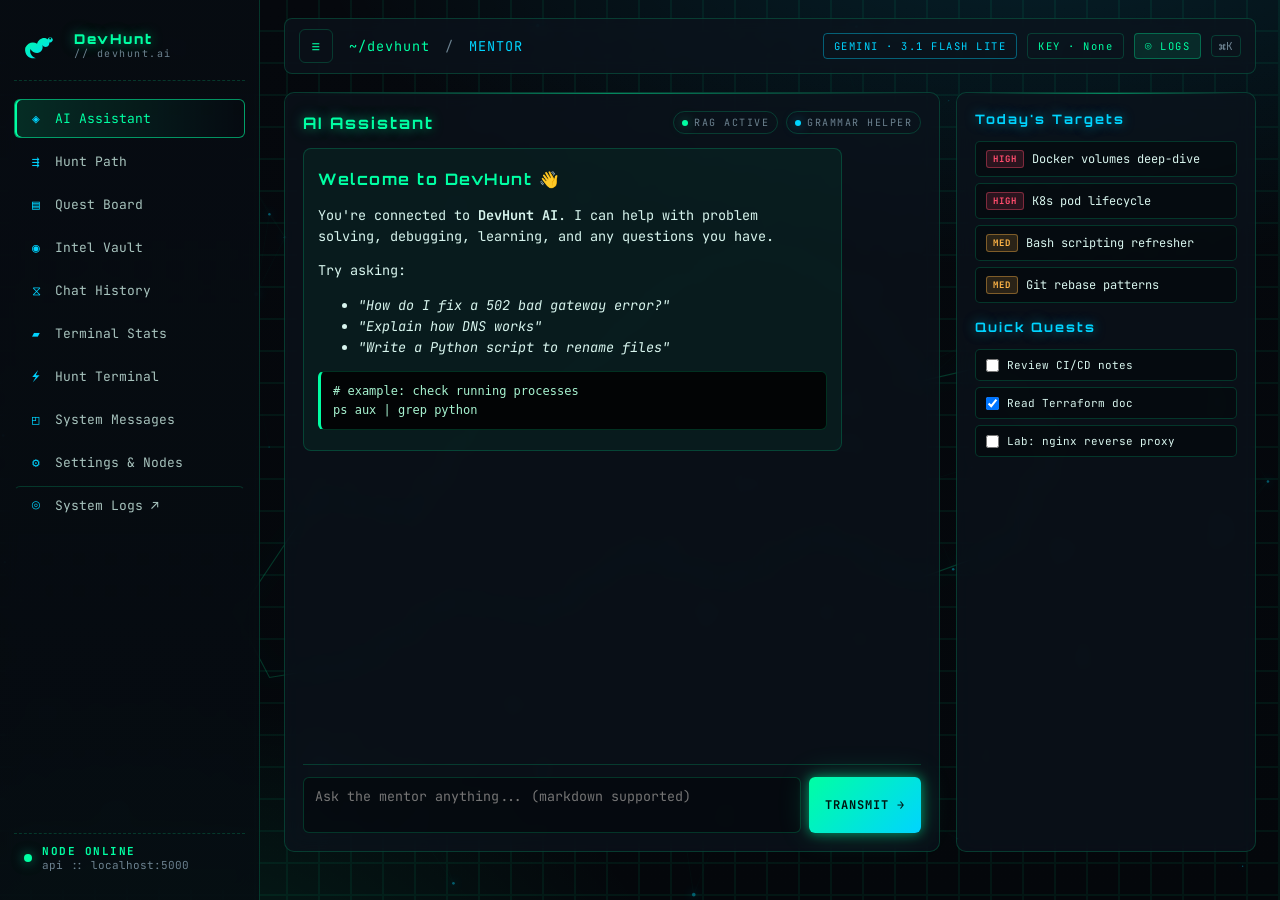
==== commit 26e54c95: "feat: make Hunt Path interactive and expandable with Quest Board integration" ====
--- a/frontend/index.html
+++ b/frontend/index.html
@@ -115,6 +115,8 @@
           <div class="row gap">
             <div class="progress"><div class="bar" style="width:38%" id="roadmap-progress-bar"></div></div>
             <span class="muted" id="roadmap-progress-text">38% complete</span>
+            <button class="btn-ghost" id="expand-all-path">⛶ Expand All</button>
+            <button class="btn-ghost" id="collapse-all-path">⛶ Collapse All</button>
             <button class="btn-ghost" id="regenerate-path">⟳ Regenerate Hunt Path</button>
           </div>
         </div>
@@ -395,6 +397,30 @@
     </div>
   </div>
 
+  <!-- Notification Details modal -->
+  <div class="modal-overlay" id="notification-detail-modal">
+    <div class="modal" style="width: 550px;">
+      <div class="modal-head">
+        <h3 id="notif-detail-title" style="color:var(--green); text-shadow:0 0 10px rgba(0,255,163,0.3);">Notification Details</h3>
+        <button id="close-notif-detail-modal" class="icon-btn">✕</button>
+      </div>
+      <div id="notif-detail-meta" style="font-size:11px; color:var(--muted); margin-bottom:14px; font-family:var(--mono);">
+        Type: news | Date: --
+      </div>
+      <div style="background:rgba(0,0,0,0.3); border:1px solid var(--border); border-radius:6px; padding:14px; margin-bottom:16px;">
+        <div id="notif-detail-message" style="font-size:12.5px; line-height:1.6; color:var(--text); white-space:pre-wrap; max-height:220px; overflow-y:auto; font-family:var(--mono);"></div>
+        <div id="notif-detail-metadata-container" style="display:none; margin-top:14px; border-top:1px dashed var(--border); padding-top:12px;">
+          <div style="font-size:10px; font-weight:bold; color:var(--cyan); margin-bottom:6px; letter-spacing:1px; font-family:var(--mono);">LOG METADATA (RAW JSON):</div>
+          <pre id="notif-detail-metadata" style="margin:0; font-family:var(--mono); font-size:11px; color:var(--muted); overflow-x:auto; background:rgba(0,0,0,0.2); padding:10px; border-radius:4px; max-height:150px; overflow-y:auto;"></pre>
+        </div>
+      </div>
+      <div style="display:flex; justify-content:flex-end; gap:10px;">
+        <button class="btn-ghost" id="btn-close-notif-detail">Close</button>
+        <button class="btn-primary" id="btn-action-notif-detail" style="display:none;">Action</button>
+      </div>
+    </div>
+  </div>
+
   <script src="app.js"></script>
 </body>
 </html>
--- a/frontend/styles.css
+++ b/frontend/styles.css
@@ -136,11 +136,17 @@
 .phase{border:1px dashed var(--border);border-radius:8px;padding:14px}
 .phase-title{font-family:var(--display);color:var(--cyan);letter-spacing:2px;margin-bottom:12px;font-size:13px}
 .timeline{display:grid;grid-template-columns:repeat(auto-fill,minmax(240px,1fr));gap:12px}
-.node{background:rgba(0,0,0,.35);border:1px solid var(--border);border-radius:8px;padding:12px;position:relative;transition:.2s}
+.node{background:rgba(0,0,0,.35);border:1px solid var(--border);border-radius:8px;padding:12px;position:relative;transition:.2s;cursor:pointer}
 .node:hover{border-color:var(--green);transform:translateY(-2px)}
 .node.complete{opacity:.55;border-color:rgba(0,255,163,.3)}
 .node.active{border-color:var(--green);box-shadow:var(--glow-green)}
 .node.active::before{content:"◉ TARGET";position:absolute;top:-9px;left:10px;background:var(--bg-2);padding:2px 8px;font-size:9px;color:var(--green);letter-spacing:2px;border:1px solid var(--green);border-radius:3px}
+.node-header{display:flex;justify-content:space-between;align-items:center}
+.node-header-main{display:flex;flex-direction:column}
+.node-toggle-icon{font-size:10px;color:var(--cyan);background:rgba(0,212,255,.1);border:1px solid rgba(0,212,255,.35);border-radius:4px;padding:2px 6px;transition:all .2s ease}
+.node:hover .node-toggle-icon{color:var(--green);border-color:var(--green);box-shadow:0 0 8px rgba(0,255,163,.3)}
+.node.expanded{grid-column:1/-1;background:rgba(10,16,24,.85);border-color:var(--green);box-shadow:var(--glow-green)}
+.node.expanded .node-toggle-icon{transform:rotate(180deg);color:var(--green);border-color:var(--green)}
 .node-day{font-family:var(--display);color:var(--cyan);font-size:11px;letter-spacing:2px}
 .node-title{font-weight:700;margin:4px 0 8px;color:var(--text)}
 .node-topics{display:flex;flex-wrap:wrap;gap:4px;margin-bottom:8px}
@@ -148,6 +154,24 @@
 .node-meta{font-size:11px;color:var(--muted);margin-bottom:8px}
 .node-actions{display:flex;gap:6px;margin-top:8px}
 .node-actions button{flex:1;font-size:10px;padding:5px}
+
+.node-details{display:none;grid-template-columns:repeat(auto-fit,minmax(220px,1fr));gap:16px;margin-top:14px;padding-top:14px;border-top:1px dashed var(--border);animation:nodeDetailsFadeIn .3s ease}
+.node.expanded .node-details{display:grid}
+@keyframes nodeDetailsFadeIn{from{opacity:0;transform:translateY(4px)}to{opacity:1;transform:translateY(0)}}
+.detail-section{background:rgba(0,0,0,.25);border:1px solid rgba(0,255,163,.08);border-radius:6px;padding:10px 12px}
+.detail-section h4{margin:0 0 8px 0;font-family:var(--display);font-size:11px;color:var(--cyan);letter-spacing:1px;text-transform:uppercase;border-bottom:1px solid rgba(0,212,255,.15);padding-bottom:4px}
+.detail-section ul{list-style:none;padding:0;margin:0;display:flex;flex-direction:column;gap:6px}
+.detail-section li{font-size:11.5px;color:var(--text);line-height:1.4;display:flex;align-items:center;justify-content:space-between;gap:8px}
+.resource-link{color:var(--cyan);text-decoration:none;display:inline-block;padding:2px 0;transition:color .15s ease}
+.resource-link:hover{color:var(--green);text-decoration:underline}
+.resource-text{color:var(--muted)}
+.detail-tasks li{padding:4px 0;border-bottom:1px solid rgba(255,255,255,.03);display:flex;align-items:center;justify-content:space-between;gap:8px}
+.detail-tasks li:last-child{border-bottom:none}
+.task-text{flex:1}
+.btn-xs{font-size:9px!important;padding:3px 6px!important;height:auto!important;line-height:1!important;flex-shrink:0}
+.btn-add-quest{border-color:rgba(0,212,255,.3);color:var(--cyan)}
+.btn-add-quest:hover{border-color:var(--green);color:var(--green);background:rgba(0,255,163,.05)}
+.btn-add-quest.added{border-color:rgba(0,255,163,.4)!important;color:var(--green)!important;background:rgba(0,255,163,.1)!important;cursor:not-allowed}
 
 /* Kanban */
 .kanban{display:grid;grid-template-columns:repeat(3,1fr);gap:14px}
@@ -353,6 +377,12 @@
   flex-direction: column;
   gap: 6px;
   backdrop-filter: blur(8px);
+  cursor: pointer;
+}
+.notification-item:hover {
+  border-color: var(--border-hot);
+  background: rgba(0, 255, 163, 0.04);
+  box-shadow: 0 0 10px rgba(0, 255, 163, 0.1);
 }
 .notification-item::before {
   content: "";
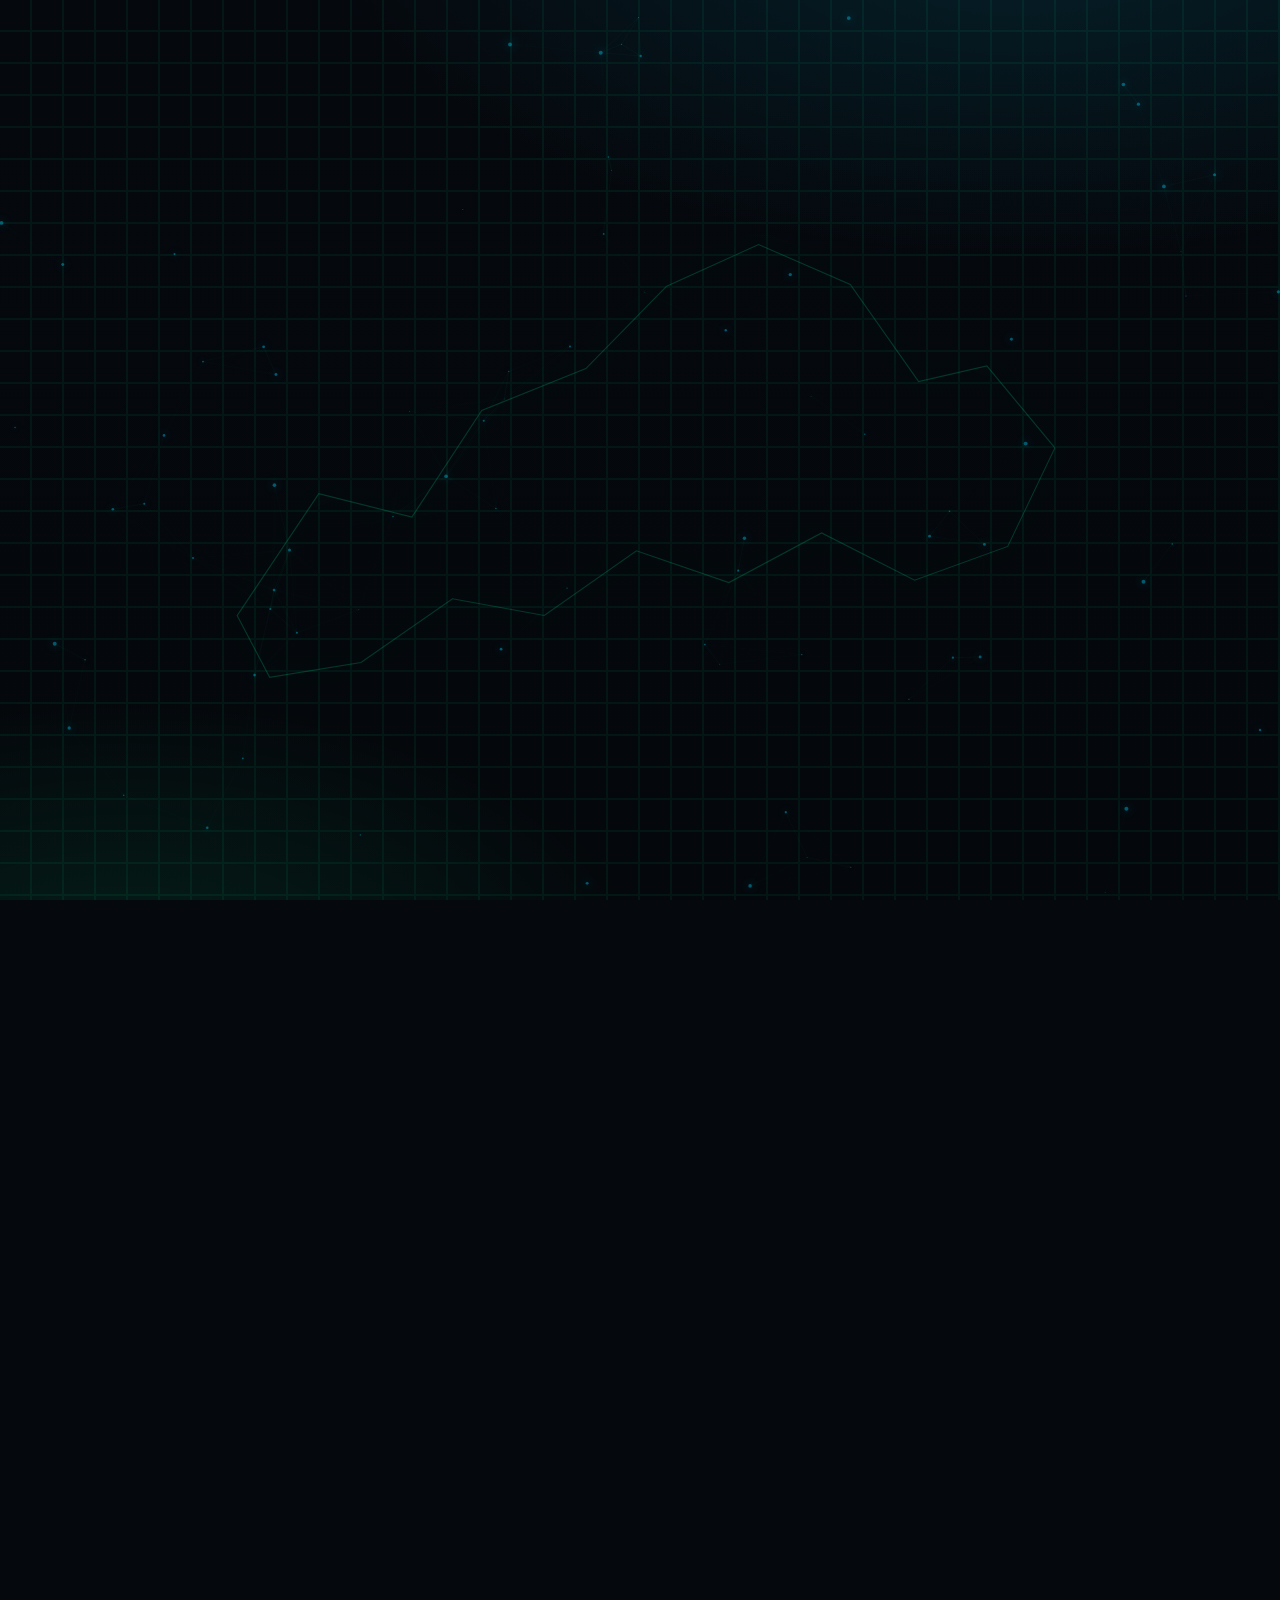
==== commit 77d0c548: "feat(ui): restructure layout into activity bar, side panel, code editor, and status bar" ====
--- a/frontend/index.html
+++ b/frontend/index.html
@@ -3,358 +3,1029 @@
 <head>
 <meta charset="UTF-8" />
 <meta name="viewport" content="width=device-width, initial-scale=1.0"/>
-<title>DevHunt — AI Assistant</title>
+<title>DevHunt — AI Assistant &amp; IDE</title>
 <link rel="preconnect" href="https://fonts.googleapis.com">
 <link rel="preconnect" href="https://fonts.gstatic.com" crossorigin>
-<link href="https://fonts.googleapis.com/css2?family=JetBrains+Mono:wght@400;500;700&family=Orbitron:wght@500;700;900&display=swap" rel="stylesheet">
+<link href="https://fonts.googleapis.com/css2?family=Inter:wght@400;500;600;700&family=JetBrains+Mono:wght@400;500;700&family=Orbitron:wght@500;700;900&display=swap" rel="stylesheet">
 <link rel="stylesheet" href="styles.css">
 </head>
-<body>
+<body class="theme-slate">
   <canvas id="dragon-bg"></canvas>
 
-  <aside class="sidebar" id="sidebar">
+  <!-- 1. TOP MAIN HEADER -->
+  <header class="topbar-main">
     <div class="brand">
-      <svg class="dragon-logo" viewBox="0 0 64 64" xmlns="http://www.w3.org/2000/svg">
+      <svg class="logo-svg" viewBox="0 0 64 64" xmlns="http://www.w3.org/2000/svg">
         <defs>
-          <linearGradient id="dg" x1="0" x2="1" y1="0" y2="1">
-            <stop offset="0%" stop-color="#00ffa3"/>
-            <stop offset="100%" stop-color="#00d4ff"/>
+          <linearGradient id="dg-slate" x1="0" x2="1" y1="0" y2="1">
+            <stop offset="0%" stop-color="#3b82f6"/>
+            <stop offset="100%" stop-color="#1d4ed8"/>
           </linearGradient>
         </defs>
-        <path fill="url(#dg)" d="M8 36c4-8 12-10 18-6 2-6 8-10 14-8 4 2 6 6 4 10-2 4-8 4-10 0 2 6-2 12-8 12-4 0-8-2-10-6-2 6 2 12 8 14-8 2-18-4-16-16zm38-16c2 0 4 2 4 4s-2 4-4 4-4-2-4-4 2-4 4-4z"/>
-        <circle cx="46" cy="22" r="1.5" fill="#0b0f14"/>
+        <path fill="url(#dg-slate)" d="M8 36c4-8 12-10 18-6 2-6 8-10 14-8 4 2 6 6 4 10-2 4-8 4-10 0 2 6-2 12-8 12-4 0-8-2-10-6-2 6 2 12 8 14-8 2-18-4-16-16zm38-16c2 0 4 2 4 4s-2 4-4 4-4-2-4-4 2-4 4-4z"/>
+        <circle cx="46" cy="22" r="1.5" fill="#1e1e24"/>
       </svg>
-      <div>
-        <div class="brand-name">DevHunt</div>
-        <div class="brand-sub">// devhunt.ai</div>
-      </div>
+      <span class="brand-name">DevHunt</span>
     </div>
 
-    <nav class="nav">
-      <a class="nav-item active" data-panel="mentor"><span class="ico">◈</span> AI Assistant</a>
-      <a class="nav-item" data-panel="path"><span class="ico">⇶</span> Hunt Path</a>
-      <a class="nav-item" data-panel="quests"><span class="ico">▤</span> Quest Board</a>
-      <a class="nav-item" data-panel="vault"><span class="ico">◉</span> Intel Vault</a>
-      <a class="nav-item" data-panel="history"><span class="ico">⧖</span> Chat History</a>
-      <a class="nav-item" data-panel="stats"><span class="ico">▰</span> Terminal Stats</a>
-      <a class="nav-item" data-panel="terminal"><span class="ico">⚡</span> Hunt Terminal</a>
-      <a class="nav-item" data-panel="notifications" id="nav-notifications">
-        <span class="ico">◰</span> System Messages <span class="badge" id="notification-unread-count" style="display:none; margin-left:auto; background:var(--red); color:#000; border-color:var(--red); font-weight:bold; font-size:10px; padding:2px 6px; border-radius:10px; line-height:1.2;">0</span>
-      </a>
-      <a class="nav-item" data-panel="settings"><span class="ico">⚙</span> Settings &amp; Nodes</a>
-      <a class="nav-item" href="/logs" target="_blank" style="margin-top:auto;border-top:1px solid var(--border);padding-top:10px"><span class="ico">◎</span> System Logs ↗</a>
-    </nav>
-
-    <div class="sidebar-footer">
-      <div class="status-dot"></div>
-      <div>
-        <div class="status-line">NODE ONLINE</div>
-        <div class="status-sub">api :: localhost:5000</div>
+    <!-- IDE Horizontal Menu Bar -->
+    <div class="menu-bar">
+      <div class="menu-item">
+        <span>File</span>
+        <div class="dropdown-menu">
+          <a class="dropdown-link" href="#" id="menu-new-file">New File</a>
+          <a class="dropdown-link" href="#" id="menu-save-file">Save File (Ctrl+S)</a>
+          <div class="dropdown-divider"></div>
+          <a class="dropdown-link" href="#" id="menu-refresh-files">Refresh Explorer</a>
+        </div>
+      </div>
+      <div class="menu-item">
+        <span>Edit</span>
+        <div class="dropdown-menu">
+          <a class="dropdown-link" href="#" id="menu-clear-editor">Clear Editor</a>
+        </div>
+      </div>
+      <div class="menu-item">
+        <span>View</span>
+        <div class="dropdown-menu">
+          <a class="dropdown-link" href="#" id="menu-toggle-sidebar">Toggle Sidebar (Ctrl+B)</a>
+          <div class="dropdown-divider"></div>
+          <a class="dropdown-link" href="#" onclick="setAppTheme('slate')">Industrial Slate Theme</a>
+          <a class="dropdown-link" href="#" onclick="setAppTheme('neon')">Cyberpunk Neon Theme</a>
+        </div>
+      </div>
+      <div class="menu-item">
+        <span>Terminal</span>
+        <div class="dropdown-menu">
+          <a class="dropdown-link" href="#" onclick="triggerPanelSwitch('terminal')">Open Terminal</a>
+        </div>
+      </div>
+      <div class="menu-item">
+        <span>Help</span>
+        <div class="dropdown-menu">
+          <a href="/docs" target="_blank" class="dropdown-link">Documentation</a>
+          <a href="/logs" target="_blank" class="dropdown-link">System Logs</a>
+        </div>
       </div>
     </div>
-  </aside>
-
-  <main class="main">
-    <header class="topbar">
-      <button id="toggle-sidebar" class="icon-btn" title="Toggle sidebar">≡</button>
-      <div class="crumbs">
-        <span class="crumb-root">~/devhunt</span>
-        <span class="crumb-sep">/</span>
-        <span id="crumb-current">mentor</span>
-      </div>
-      <div class="topbar-right">
-        <span class="badge" id="header-update-badge" style="display:none; cursor:pointer; background:rgba(255,181,71,0.15); color:var(--amber); border-color:rgba(255,181,71,0.45); font-weight:bold; animation:pulse 1.6s infinite; margin-right:8px;">✦ UPDATE AVAILABLE</span>
-        <span class="badge badge-cyan" id="header-active-model">GEMINI · 3.1 FLASH LITE</span>
-        <span class="badge" id="header-active-key">KEY · None</span>
-        <a href="/logs" target="_blank" class="badge" style="text-decoration:none;cursor:pointer;background:rgba(0,255,163,.1);color:var(--green);border-color:rgba(0,255,163,.3)">◎ LOGS</a>
-        <span class="kbd">⌘K</span>
-      </div>
-    </header>
-
-    <!-- 1. MENTOR -->
-    <section class="panel active" id="panel-mentor">
-      <div class="mentor-grid">
-        <div class="card chat">
-          <div class="card-head">
-            <h2>AI Assistant</h2>
-            <div class="hud">
-              <span class="hud-pill"><i class="dot dot-green"></i> RAG ACTIVE</span>
-              <span class="hud-pill"><i class="dot dot-cyan"></i> GRAMMAR HELPER</span>
-            </div>
-          </div>
-          <div class="chat-feed" id="chat-feed"></div>
-          <div class="chat-input">
-            <textarea id="chat-input" placeholder="Ask the mentor anything... (markdown supported)"></textarea>
-            <button class="btn-primary" id="chat-send">TRANSMIT →</button>
-          </div>
+
+    <!-- Header Right elements: Music and System Badges -->
+    <div class="topbar-right">
+      <!-- Horizontal Music Player Component (Minimalist outline box) -->
+      <div id="topbar-music-deck" class="music-deck-horizontal">
+        <span id="top-music-title">No track selected</span>
+        <div class="music-controls-mini">
+          <button id="top-music-prev" class="music-btn" title="Previous">⏮</button>
+          <button id="top-music-play" class="music-btn" style="color:var(--accent);" title="Play/Pause">▶</button>
+          <button id="top-music-next" class="music-btn" title="Next">⏭</button>
         </div>
-
-        <aside class="card chat-side">
-          <div class="card-head"><h3>Today's Targets</h3></div>
-          <ul class="target-list">
-            <li><span class="tag tag-high">HIGH</span> Docker volumes deep-dive</li>
-            <li><span class="tag tag-high">HIGH</span> K8s pod lifecycle</li>
-            <li><span class="tag tag-med">MED</span> Bash scripting refresher</li>
-            <li><span class="tag tag-med">MED</span> Git rebase patterns</li>
-          </ul>
-          <div class="card-head"><h3>Quick Quests</h3></div>
-          <ul class="quest-mini">
-            <li><label><input type="checkbox"/> Review CI/CD notes</label></li>
-            <li><label><input type="checkbox" checked/> Read Terraform doc</label></li>
-            <li><label><input type="checkbox"/> Lab: nginx reverse proxy</label></li>
-          </ul>
-        </aside>
-      </div>
-    </section>
-
-    <!-- 2. HUNT PATH -->
-    <section class="panel" id="panel-path">
-      <div class="card">
-        <div class="card-head">
-          <h2>Hunt Path · Roadmap</h2>
-          <div class="row gap">
-            <div class="progress"><div class="bar" style="width:38%" id="roadmap-progress-bar"></div></div>
-            <span class="muted" id="roadmap-progress-text">38% complete</span>
-            <button class="btn-ghost" id="expand-all-path">⛶ Expand All</button>
-            <button class="btn-ghost" id="collapse-all-path">⛶ Collapse All</button>
-            <button class="btn-ghost" id="regenerate-path">⟳ Regenerate Hunt Path</button>
-          </div>
+        <span id="top-music-time">0:00</span>
+      </div>
+
+      <span class="badge" id="header-update-badge" style="display:none; cursor:pointer;">✦ UPDATE AVAILABLE</span>
+      <span class="badge" id="header-active-model">GEMINI · 3.1 FLASH LITE</span>
+      <span class="badge" id="header-active-key">KEY · None</span>
+      <kbd class="kbd">⌘K</kbd>
+    </div>
+  </header>
+
+  <div class="app-workspace">
+    <!-- 2. SLIM ACTIVITY BAR (Far Left) -->
+    <aside class="activity-bar">
+      <div class="activity-item active" data-tab-panel="editor" title="Code Editor">
+        <svg viewBox="0 0 24 24"><path d="M9.4 16.6L4.8 12l4.6-4.6L8 6l-6 6 6 6 1.4-1.4zm5.2 0l4.6-4.6-4.6-4.6L16 6l6 6-6 6-1.4-1.4z" fill="currentColor"/></svg>
+      </div>
+      <div class="activity-item" data-tab-panel="mentor" title="AI Assistant">
+        <svg viewBox="0 0 24 24"><path d="M20 2H4c-1.1 0-1.99.9-1.99 2L2 22l4-4h14c1.1 0 2-.9 2-2V4c0-1.1-.9-2-2-2zM6 9h12v2H6V9zm8 5H6v-2h8v2zm4-6H6V6h12v2z" fill="currentColor"/></svg>
+      </div>
+      <div class="activity-item" data-tab-panel="path" title="Hunt Path">
+        <svg viewBox="0 0 24 24"><path d="M20.5 3l-.16.03L15 5.1 9 3 3.36 4.9c-.21.07-.36.25-.36.48V20.5c0 .28.22.5.5.5l.16-.03L9 18.9l6 2.1 5.64-1.9c.21-.07.36-.25.36-.48V3.5c0-.28-.22-.5-.5-.5zM15 19l-6-2.11V5l6 2.11V19z" fill="currentColor"/></svg>
+      </div>
+      <div class="activity-item" data-tab-panel="quests" title="Quest Board">
+        <svg viewBox="0 0 24 24"><path d="M3 13h2v-2H3v2zm0 4h2v-2H3v2zm0-8h2V7H3v2zm4 4h14v-2H7v2zm0 4h14v-2H7v2zM7 7v2h14V7H7z" fill="currentColor"/></svg>
+      </div>
+      <div class="activity-item" data-tab-panel="vault" title="Intel Vault">
+        <svg viewBox="0 0 24 24"><path d="M19 12.06c.05-.2.08-.4.08-.6s-.03-.4-.08-.6l2.05-1.61c.19-.15.24-.41.12-.62l-1.95-3.38c-.12-.21-.37-.29-.59-.22l-2.42.98c-.51-.39-1.07-.71-1.68-.96l-.37-2.58c-.03-.24-.25-.42-.5-.42h-3.9c-.25 0-.46.18-.5.42l-.37 2.58c-.61.25-1.17.57-1.68.96l-2.42-.98c-.22-.08-.47 0-.59.22L2.73 8.63c-.13.21-.08.47.12.62L4.9 10.86c-.05.2-.08.4-.08.6s.03.4.08.6L2.85 13.67c-.19.15-.24.41-.12.62l1.95 3.38c.12.21.37.29.59.22l2.42-.98c.51.39 1.07.71 1.68.96l.37 2.58c.03.24.25.42.5.42h3.9c.25 0 .46-.18.5-.42l.37-2.58c.61-.25 1.17-.57 1.68-.96l2.42.98c.22.08.47 0 .59-.22l1.95-3.38c.12-.21.07-.47-.12-.62L19 12.06zM12 15.5c-2.21 0-4-1.79-4-4s1.79-4 4-4 4 1.79 4 4-1.79 4-4 4z" fill="currentColor"/></svg>
+      </div>
+      <div class="activity-item" data-tab-panel="doc-analysis" title="Doc Forensics">
+        <svg viewBox="0 0 24 24"><path d="M15.5 14h-.79l-.28-.27C15.41 12.59 16 11.11 16 9.5 16 5.91 13.09 3 9.5 3S3 5.91 3 9.5 5.91 16 9.5 16c1.61 0 3.09-.59 4.23-1.57l.27.28v.79l5 4.99L20.49 19l-4.99-5zm-6 0C7.01 14 5 11.99 5 9.5S7.01 5 9.5 5 14 7.01 14 9.5 11.99 14 9.5 14z" fill="currentColor"/></svg>
+      </div>
+      <div class="activity-item" data-tab-panel="stats" title="Terminal Stats">
+        <svg viewBox="0 0 24 24"><path d="M5 9.2h3V19H5V9.2zM10.6 5h2.8v14h-2.8V5zm5.6 8H19v6h-2.8v-6z" fill="currentColor"/></svg>
+      </div>
+      <div class="activity-item" data-tab-panel="arcade" title="Game Arcade">
+        <svg viewBox="0 0 24 24"><path d="M21 6H3c-1.1 0-2 .9-2 2v8c0 1.1.9 2 2 2h18c1.1 0 2-.9 2-2V8c0-1.1-.9-2-2-2zm-10 7H8v3H6v-3H3v-2h3V8h2v3h3v2zm4.5 2c-.83 0-1.5-.67-1.5-1.5s.67-1.5 1.5-1.5 1.5.67 1.5 1.5-.67 1.5-1.5 1.5zm4-3c-.83 0-1.5-.67-1.5-1.5S18.67 9 19.5 9s1.5.67 1.5 1.5-.67 1.5-1.5 1.5z" fill="currentColor"/></svg>
+      </div>
+      <div class="activity-item" data-tab-panel="terminal" title="Hunt Terminal">
+        <svg viewBox="0 0 24 24"><path d="M20 4H4c-1.1 0-1.99.9-1.99 2L2 18c0 1.1.9 2 2 2h16c1.1 0 2-.9 2-2V6c0-1.1-.9-2-2-2zm-8 12H4v-2h8v2zm9-4l-9 4V8l9 4z" fill="currentColor"/></svg>
+      </div>
+      <div class="activity-item" data-tab-panel="settings" title="Settings">
+        <svg viewBox="0 0 24 24"><path d="M19.14 12.94c.04-.3.06-.61.06-.94 0-.32-.02-.64-.07-.94l2.03-1.58c.18-.14.23-.41.12-.61l-1.92-3.32c-.12-.22-.37-.29-.59-.22l-2.39.96c-.5-.38-1.03-.7-1.62-.94l-.36-2.54c-.04-.24-.24-.41-.48-.41h-3.84c-.24 0-.43.17-.47.41l-.36 2.54c-.59.24-1.13.57-1.62.94l-2.39-.96c-.22-.08-.47 0-.59.22L2.74 8.87c-.12.21-.08.47.12.61l2.03 1.58c-.05.3-.09.63-.09.94s.02.64.07.94l-2.03 1.58c-.18.14-.23.41-.12.61l1.92 3.32c.12.22.37.29.59.22l2.39-.96c.5.38 1.03.7 1.62.94l.36 2.54c.05.24.24.41.48.41h3.84c.24 0 .44-.17.47-.41l.36-2.54c.59-.24 1.13-.56 1.62-.94l2.39.96c.22.08.47 0 .59-.22l1.92-3.32c.12-.22.07-.47-.12-.61l-2.01-1.58zM12 15.6c-1.98 0-3.6-1.62-3.6-3.6s1.62-3.6 3.6-3.6 3.6 1.62 3.6 3.6-1.62 3.6-3.6 3.6z" fill="currentColor"/></svg>
+      </div>
+    </aside>
+
+    <!-- 3. COLLAPSIBLE EXPLORER SIDE PANEL -->
+    <aside class="explorer-sidebar" id="explorer-sidebar">
+      <div class="explorer-header">
+        <span id="explorer-title">EXPLORER: LOCAL-AI</span>
+        <button id="explorer-collapse-btn" class="explorer-action-btn" title="Collapse Explorer">
+          <svg viewBox="0 0 24 24" style="width:14px; height:14px;"><path d="M15.41 16.59L10.83 12l4.58-4.59L14 6l-6 6 6 6 1.41-1.41z" fill="currentColor"/></svg>
+        </button>
+      </div>
+      <div class="explorer-content" id="explorer-content">
+        <!-- File tree list will render here -->
+        <div id="file-explorer-tree" class="file-tree"></div>
+      </div>
+    </aside>
+
+    <!-- 4. WORKSPACE PANELS CONTAINER -->
+    <div class="main-content-pane">
+      
+      <!-- Top header panel tabs (shows active tab) -->
+      <div class="panel-tabs-bar" id="panel-tabs-bar">
+        <div class="tab-item active" data-panel="editor">Code Editor</div>
+        <div class="tab-item" data-panel="mentor">AI Assistant</div>
+        <div class="tab-item" data-panel="path">Hunt Path</div>
+        <div class="tab-item" data-panel="quests">Quest Board</div>
+        <div class="tab-item" data-panel="vault">Intel Vault</div>
+        <div class="tab-item" data-panel="doc-analysis">Doc Forensics</div>
+        <div class="tab-item" data-panel="stats">Terminal Stats</div>
+        <div class="tab-item" data-panel="arcade">Game Arcade</div>
+        <div class="tab-item" data-panel="terminal">Hunt Terminal</div>
+        <div class="tab-item" data-panel="notifications" id="nav-notifications">
+          System Messages <span class="badge" id="notification-unread-count" style="display:none; margin-left:6px; background:var(--red); color:#fff; border-color:var(--red); font-weight:bold; font-size:9px; padding:1px 4px; border-radius:10px;">0</span>
         </div>
-        <div class="phases" id="phases"></div>
-      </div>
-    </section>
-
-    <!-- 3. QUEST BOARD -->
-    <section class="panel" id="panel-quests">
-      <div class="card">
-        <div class="card-head">
-          <h2>Quest Board</h2>
-          <button class="btn-primary" id="open-quest-modal">+ New Quest</button>
-        </div>
-        <div class="kanban" id="kanban"></div>
-      </div>
-    </section>
-
-    <!-- 4. INTEL VAULT -->
-    <section class="panel" id="panel-vault">
-      <div class="vault-grid">
-        <div class="card">
-          <div class="card-head"><h3>Drop Files</h3></div>
-          <div class="dropzone" id="dropzone">
-            <div class="dz-icon">⇩</div>
-            <div>Drop PDF · TXT · MD here<br/><span class="muted">or click to browse</span></div>
-            <input type="file" id="filein" hidden multiple/>
-          </div>
-        </div>
-        <div class="card">
-          <div class="card-head"><h3>Scrape URL</h3></div>
-          <div class="form-row"><input id="url-in" placeholder="https://docs.example.com"/><button class="btn-primary" id="url-btn">Index</button></div>
-          <div class="card-head" style="margin-top:18px"><h3>Custom Note</h3></div>
-          <input id="note-title" placeholder="Note title"/>
-          <textarea id="note-body" placeholder="Write a note to index..." rows="4"></textarea>
-          <button class="btn-primary" id="note-btn" style="margin-top:10px">Save Note</button>
-        </div>
-        <div class="card vault-table-wrap">
-          <div class="card-head"><h3>Indexed Sources</h3></div>
-          <table class="data-table" id="vault-table"></table>
-        </div>
-      </div>
-    </section>
-
-    <!-- 5. TERMINAL STATS -->
-    <section class="panel" id="panel-stats">
-      <div class="stats-grid">
-        <div class="stat-card"><div class="stat-num" id="stat-hours">0.0</div><div class="stat-label">Study Hours</div></div>
-        <div class="stat-card"><div class="stat-num" id="stat-quests">0</div><div class="stat-label">Completed Quests</div></div>
-        <div class="stat-card"><div class="stat-num" id="stat-streak">0🔥</div><div class="stat-label">Daily Streak</div></div>
-        <div class="stat-card"><div class="stat-num" id="stat-consistency">0%</div><div class="stat-label">Consistency</div></div>
-      </div>
-
-      <div class="stats-row">
-        <div class="card">
-          <div class="card-head"><h3>Profile Editor</h3></div>
-          <label>Display name<input id="profile-name" value=""/></label>
-          <label>Career goal<input id="profile-goal" value=""/></label>
-          <label>Daily target (min)<input id="profile-target" type="number" value="240"/></label>
-          <label>Start date<input id="profile-start-date" type="date" value="2025-09-01"/></label>
-          <button class="btn-primary" id="profile-save" style="margin-top:8px">Save Profile</button>
-        </div>
-        <div class="card">
-          <div class="card-head"><h3>7-Day Activity</h3></div>
-          <svg id="chart" viewBox="0 0 420 200" preserveAspectRatio="none"></svg>
-          <div class="legend">
-            <span><i class="sw sw-green"></i> Questions Asked</span>
-            <span><i class="sw sw-cyan"></i> Tasks Completed</span>
-          </div>
-        </div>
-        <div class="card">
-          <div class="card-head"><h3>Skills Matrix</h3></div>
-          <div id="skills"></div>
-        </div>
-      </div>
-    </section>
-
-    <!-- 6. SETTINGS -->
-    <section class="panel" id="panel-settings">
-      <div class="card">
-        <div class="card-head"><h2>Key Pool Manager</h2></div>
-        <div class="form-row">
-          <input id="new-key" placeholder="AIza••• Gemini API key"/>
-          <input id="new-label" placeholder="Label (e.g. primary)"/>
-          <button class="btn-primary" id="add-key">+ Register Key</button>
-        </div>
-        <table class="data-table" id="keys-table"></table>
-      </div>
-
-      <!-- System Updates -->
-      <div class="card" style="margin-top:18px">
-        <div class="card-head"><h3>System Updates</h3></div>
-        <div style="display:flex; flex-direction:column; gap:10px; margin-top:10px;">
-          <div style="display:flex; justify-content:space-between; align-items:center; flex-wrap:wrap; gap:10px;">
-            <div>
-              <div id="update-status-text" style="font-weight:bold; font-size:12px; color:var(--text)">Checking updates...</div>
-              <div id="update-version-text" class="muted" style="margin-top:2px;">Current version: N/A</div>
-            </div>
-            <div style="display:flex; gap:8px;">
-              <button class="btn-ghost" id="manual-check-update-btn">Check Updates</button>
-              <button class="btn-primary" id="apply-update-btn" style="display:none; font-weight:700;">Apply Update</button>
-            </div>
-          </div>
-          <div id="update-details-box" style="display:none; background:rgba(0,0,0,0.25); border:1px solid var(--border); border-radius:6px; padding:12px; max-height:160px; overflow-y:auto; margin-top:6px;">
-            <div style="font-size:11px; font-weight:bold; color:var(--cyan); margin-bottom:6px; letter-spacing:1px;">UPDATE DETAILS (WHAT'S NEW):</div>
-            <ul id="update-commits-list" style="margin:0; padding-left:16px; font-family:var(--mono); font-size:11.5px; color:var(--text); line-height:1.55;"></ul>
-          </div>
-          <div id="update-progress-info" style="display:none; font-size:11px; color:var(--muted); font-family:var(--mono);">
-            <span class="streaming-cursor">▌</span> Updating codebase. Do not close the window...
-          </div>
-        </div>
-      </div>
-
-      <!-- Backup & Restore -->
-      <div class="card" style="margin-top:18px">
-        <div class="card-head"><h3>Backup &amp; Restore</h3></div>
-        <div style="display:flex;gap:10px;flex-wrap:wrap;margin-top:10px">
-          <a href="/api/backup/export" class="btn-primary" style="text-decoration:none;padding:8px 14px;font-size:11px">⬇ Full Backup</a>
-          <a href="/api/history/export" class="btn-ghost" style="text-decoration:none;padding:8px 14px;font-size:11px">⬇ Chat History JSON</a>
-          <label class="btn-ghost" style="cursor:pointer;padding:8px 14px;font-size:11px">
-            ⬆ Import Backup
-            <input type="file" id="import-backup-file" accept=".json" hidden onchange="importBackupFromSettings(this)"/>
-          </label>
-          <a href="/logs" target="_blank" class="btn-ghost" style="text-decoration:none;padding:8px 14px;font-size:11px">◎ Logs ↗</a>
-        </div>
-        <div id="backup-status" style="margin-top:10px;font-size:11px;color:var(--muted)"></div>
-      </div>
-
-      <div class="card" style="margin-top:18px">
-        <div class="card-head"><h3>Toggles</h3></div>        <div class="toggle-row">
-          <div>
-            <div class="toggle-title">English Communication Helper</div>
-            <div class="muted">Prepends a "Grammar &amp; Phrasing Tip" callout to every AI response.</div>
-          </div>
-          <label class="switch"><input type="checkbox" id="grammar-toggle" checked/><span></span></label>
-        </div>
-      </div>
-
-      <!-- AI Core Memory -->
-      <div class="card" style="margin-top:18px">
-        <div class="card-head"><h3>AI Core Memory</h3></div>
-        <div class="muted" style="margin-bottom:12px">View and manage the facts, preferences, and project context that DevHunt AI automatically learns and updates about you daily. Each line represents a distinct fact.</div>
+        <div class="tab-item" data-panel="settings">Settings</div>
+      </div>
+
+      <!-- WORKSPACE PANELS -->
+      <main class="panels-container">
         
-        <div style="display:flex; flex-direction:column; gap:10px;">
-          <textarea id="ai-memory-text" rows="8" placeholder="No memories consolidated yet. Click 'Refine Now' or start chatting!" style="font-family:var(--mono); font-size:12px; line-height:1.5;"></textarea>
-          
-          <div style="display:flex; gap:8px; flex-wrap:wrap;">
-            <button class="btn-primary" id="save-memory-btn" style="padding:6px 14px; font-size:11px;">Save Changes</button>
-            <button class="btn-ghost" id="refine-memory-btn" style="padding:6px 14px; font-size:11px;">Refine Now</button>
-            <button class="btn-ghost" id="clear-memory-btn" style="color:var(--red); border-color:rgba(255,77,109,.4); padding:6px 14px; font-size:11px;">Clear Memory</button>
-          </div>
-          <div id="memory-status" style="font-size:11px; color:var(--muted); font-family:var(--mono);"></div>
-        </div>
-      </div>
-
-      <!-- Danger Zone -->
-      <div class="card" style="margin-top:18px;border-color:rgba(255,77,106,.3)">
-        <div class="card-head"><h3 style="color:var(--red)">⚠ Danger Zone</h3></div>
-        <div style="display:flex;gap:10px;flex-wrap:wrap;margin-top:10px">
-          <button class="btn-ghost" onclick="clearChatHistory()" style="border-color:rgba(255,77,106,.4);color:var(--red)">✕ Clear Chat History</button>
-          <button class="btn-ghost" onclick="clearAllData()" style="border-color:rgba(255,77,106,.6);color:var(--red);font-weight:700">☢ Reset Everything</button>
-        </div>
-        <div class="muted" style="margin-top:8px;font-size:11px">Reset Everything clears all keys, chat history, todos, knowledge base and profile. Cannot be undone. Export backup first.</div>
-        <div id="danger-status" style="margin-top:8px;font-size:11px"></div>
-      </div>
-    </section>
-
-    <!-- 7. CHAT HISTORY VIEWER -->
-    <section class="panel" id="panel-history">
-      <div class="card">
-        <div class="card-head">
-          <h2>Chat History</h2>
-          <div style="display:flex;gap:8px;align-items:center">
-            <select id="history-session-select" style="background:var(--surface);border:1px solid var(--border);color:var(--text);font-family:var(--mono);font-size:11px;padding:5px 8px;border-radius:4px">
-              <option value="default_session">default_session</option>
-            </select>
-            <button class="btn-ghost" onclick="loadHistoryPanel()" style="font-size:11px">⟳ Refresh</button>
-            <a href="/api/history/export" class="btn-ghost" style="text-decoration:none;font-size:11px">⬇ Export JSON</a>
-            <button class="btn-ghost" onclick="clearSessionHistory()" style="font-size:11px;color:var(--red);border-color:rgba(255,77,106,.4)">✕ Clear Session</button>
-          </div>
-        </div>
-        <div id="history-stats" style="display:flex;gap:16px;font-size:11px;color:var(--muted);padding:8px 0;border-bottom:1px solid var(--border);margin-bottom:12px"></div>
-        <div id="history-feed" style="display:flex;flex-direction:column;gap:10px;max-height:70vh;overflow-y:auto"></div>
-      </div>
-    </section>
-
-    <!-- 8. HUNT TERMINAL -->
-    <section class="panel" id="panel-terminal">
-      <div class="card terminal-card" style="padding: 0; overflow: hidden; border-color: var(--border-hot);">
-        <div class="card-head" style="padding: 16px 18px 0px 18px; margin-bottom: 8px;">
-          <h2>Hunt Node Terminal</h2>
-          <div class="hud">
-            <span class="hud-pill"><i class="dot dot-green"></i> ENGINE ONLINE</span>
-            <span class="hud-pill"><i class="dot dot-cyan"></i> CROSS-PLATFORM</span>
-          </div>
-        </div>
-        <div class="terminal-container">
-          <div class="terminal-header">
-            <div class="terminal-buttons">
-              <span class="t-btn close-btn"></span>
-              <span class="t-btn min-btn"></span>
-              <span class="t-btn max-btn"></span>
-            </div>
-            <div class="terminal-title">guest@devhunt:~</div>
-          </div>
-          <div class="terminal-body" id="terminal-body">
-            <div class="terminal-output" id="terminal-output">
-              <div class="terminal-line"><span class="ansi-cyan">DevHunt Terminal Core v1.0</span></div>
-              <div class="terminal-line">Detected Environment: <span class="ansi-yellow" id="terminal-detected-os">Detecting platform...</span></div>
-              <div class="terminal-line">Type <span class="ansi-green">hunt help</span> to see all available commands.</div>
-              <div class="terminal-line"><span class="ansi-muted">[base64]</span></div>
-            </div>
-            <div class="terminal-input-line">
-              <span class="terminal-prompt" id="terminal-prompt">guest@devhunt:~$</span>
-              <input type="text" class="terminal-input" id="terminal-input" autocomplete="off" spellcheck="false" placeholder="Enter hunt command..." />
-            </div>
-          </div>
-        </div>
-    </section>
-
-    <!-- 9. SYSTEM MESSAGES / NOTIFICATIONS -->
-    <section class="panel" id="panel-notifications">
-      <div class="card" style="margin-bottom:16px;">
-        <div class="card-head">
-          <h2>System Messages &amp; Announcements</h2>
-          <div style="display:flex; gap:8px;">
-            <button class="btn-ghost" id="btn-notifications-refresh" style="font-size:11px;">⟳ Refresh</button>
-            <button class="btn-primary" id="btn-notifications-read-all" style="font-size:11px; padding:6px 14px;">Mark All As Read</button>
-          </div>
-        </div>
-        <p class="muted" style="margin:0;">Monitor remote product news, system status updates, and local error notifications.</p>
-      </div>
-
-      <div id="notifications-feed-container" class="notifications-feed" style="display:flex; flex-direction:column; gap:12px; max-height:calc(100vh - 240px); overflow-y:auto; padding-right:4px;">
-        <div class="muted" style="text-align:center; padding:40px;">Initializing connection to notification feed...</div>
-      </div>
-    </section>
-  </main>
+        <!-- NEW CODE EDITOR PANEL -->
+        <section class="panel active" id="panel-editor">
+          <div class="editor-workspace">
+            <div class="editor-header-bar">
+              <span id="active-file-path" class="active-file-path">// Select a file from the explorer sidebar to begin editing</span>
+              <button id="editor-save-btn" class="btn-primary" style="padding: 6px 12px; font-size: 11px; margin-left: auto;" disabled>Save File (Ctrl+S)</button>
+            </div>
+            <div class="editor-container-inner">
+              <div class="editor-line-numbers" id="editor-line-numbers">1</div>
+              <textarea id="editor-textarea" class="editor-textarea" placeholder="// Select a file from the Explorer Sidebar or click File -> New File to write code..." disabled></textarea>
+            </div>
+          </div>
+        </section>
+
+        <!-- MENTOR PANEL -->
+        <section class="panel" id="panel-mentor">
+          <div class="mentor-grid">
+            <div class="card chat">
+              <div class="card-head">
+                <h2>AI Assistant</h2>
+                <div class="hud">
+                  <span class="hud-pill"><i class="dot dot-green"></i> RAG ACTIVE</span>
+                  <span class="hud-pill"><i class="dot dot-cyan"></i> GRAMMAR HELPER</span>
+                </div>
+              </div>
+              <div class="chat-feed" id="chat-feed"></div>
+              <div class="chat-input">
+                <textarea id="chat-input" placeholder="Ask the mentor anything... (markdown supported)"></textarea>
+                <button class="btn-primary" id="chat-send">TRANSMIT →</button>
+              </div>
+            </div>
+
+            <aside class="card chat-side">
+              <div class="card-head"><h3>Today's Targets</h3></div>
+              <ul class="target-list">
+                <li><span class="tag tag-high">HIGH</span> Docker volumes deep-dive</li>
+                <li><span class="tag tag-high">HIGH</span> K8s pod lifecycle</li>
+                <li><span class="tag tag-med">MED</span> Bash scripting refresher</li>
+                <li><span class="tag tag-med">MED</span> Git rebase patterns</li>
+              </ul>
+              <div class="card-head"><h3>Quick Quests</h3></div>
+              <ul class="quest-mini">
+                <li><label><input type="checkbox"/> Review CI/CD notes</label></li>
+                <li><label><input type="checkbox" checked/> Read Terraform doc</label></li>
+                <li><label><input type="checkbox"/> Lab: nginx reverse proxy</label></li>
+              </ul>
+            </aside>
+          </div>
+        </section>
+
+        <!-- HUNT PATH -->
+        <section class="panel" id="panel-path">
+          <div class="card">
+            <div class="card-head">
+              <h2>Hunt Path · Roadmap</h2>
+              <div class="row gap">
+                <div class="progress"><div class="bar" style="width:38%" id="roadmap-progress-bar"></div></div>
+                <span class="muted" id="roadmap-progress-text">38% complete</span>
+                <button class="btn-ghost" id="expand-all-path">⛶ Expand All</button>
+                <button class="btn-ghost" id="collapse-all-path">⛶ Collapse All</button>
+                <button class="btn-ghost" id="regenerate-path">⟳ Regenerate Hunt Path</button>
+              </div>
+            </div>
+            <div class="phases" id="phases"></div>
+          </div>
+        </section>
+
+        <!-- QUEST BOARD -->
+        <section class="panel" id="panel-quests">
+          <div class="card">
+            <div class="card-head">
+              <h2>Quest Board</h2>
+              <button class="btn-primary" id="open-quest-modal">+ New Quest</button>
+            </div>
+            <div class="kanban" id="kanban"></div>
+          </div>
+        </section>
+
+        <!-- INTEL VAULT -->
+        <section class="panel" id="panel-vault">
+          <!-- Upload/Scrape Grid -->
+          <div class="vault-grid" id="vault-grid">
+            <div class="card">
+              <div class="card-head"><h3>Drop Files</h3></div>
+              <div class="dropzone" id="dropzone">
+                <div class="dz-icon">⇩</div>
+                <div>Drop PDF · TXT · MD here<br/><span class="muted">or click to browse</span></div>
+                <input type="file" id="filein" hidden multiple/>
+              </div>
+            </div>
+            <div class="card">
+              <div class="card-head"><h3>Scrape URL</h3></div>
+              <div class="form-row"><input id="url-in" placeholder="https://docs.example.com"/><button class="btn-primary" id="url-btn">Index</button></div>
+              <div class="card-head" style="margin-top:18px"><h3>Custom Note</h3></div>
+              <input id="note-title" placeholder="Note title"/>
+              <textarea id="note-body" placeholder="Write a note to index..." rows="4"></textarea>
+              <button class="btn-primary" id="note-btn" style="margin-top:10px">Save Note</button>
+            </div>
+            <div class="card vault-table-wrap">
+              <div class="card-head"><h3>Indexed Sources</h3></div>
+              <table class="data-table" id="vault-table"></table>
+            </div>
+          </div>
+
+          <!-- Split Document Viewer & Chat Analyst (Hidden by default) -->
+          <div class="vault-viewer-grid" id="vault-viewer-grid" style="display: none;">
+            <div class="card doc-reader-card" style="display: flex; flex-direction: column; height: calc(100vh - 160px);">
+              <div class="card-head" style="border-bottom: 1px solid var(--border); padding-bottom: 10px;">
+                <h2 id="doc-viewer-title" style="margin: 0; font-family: var(--display); color: var(--green);">Document Viewer</h2>
+                <button class="btn-ghost" onclick="closeDocViewer()">✕ Close Analyst</button>
+              </div>
+              <div class="doc-viewer-body" id="doc-viewer-content" style="flex: 1; overflow-y: auto; padding: 14px 0; font-family: var(--mono); font-size: 12px; line-height: 1.6; white-space: pre-wrap; color: var(--text);">
+                <!-- Concatenated document chunks -->
+              </div>
+            </div>
+
+            <div class="card doc-chat-card" style="display: flex; flex-direction: column; height: calc(100vh - 160px);">
+              <div class="card-head" style="border-bottom: 1px solid var(--border); padding-bottom: 10px; justify-content: space-between;">
+                <h3 style="margin: 0; font-family: var(--display); color: var(--cyan);">Document Analyst Chat</h3>
+                <button class="btn-ghost" id="doc-chat-clear" style="font-size: 10px; color: var(--red); border-color: rgba(255,77,109,.3);">✕ Clear Chat</button>
+              </div>
+              <div class="doc-chat-feed" id="doc-chat-feed" style="flex: 1; overflow-y: auto; padding: 14px 0; display: flex; flex-direction: column; gap: 12px;">
+                <!-- Specific doc chat feed -->
+              </div>
+              <div class="chat-input" style="border-top: 1px solid var(--border); padding-top: 10px; display: flex; gap: 8px;">
+                <textarea id="doc-chat-input" placeholder="Ask anything about this document..." rows="2" style="flex: 1; resize: none; background: rgba(0,0,0,0.3); border: 1px solid var(--border); border-radius: 4px; padding: 8px; font-family: inherit; font-size: 12px; color: var(--text);"></textarea>
+                <button class="btn-primary" id="doc-chat-send" style="padding: 0 16px; font-weight: bold; font-size: 11px;">TRANSMIT →</button>
+              </div>
+            </div>
+          </div>
+        </section>
+
+        <!-- TERMINAL STATS -->
+        <section class="panel" id="panel-stats" style="overflow-y:auto; max-height:calc(100vh - 140px);">
+          <div class="stats-grid">
+            <div class="stat-card"><div class="stat-num" id="stat-hours">0.0</div><div class="stat-label">Study Hours</div></div>
+            <div class="stat-card"><div class="stat-num" id="stat-quests">0</div><div class="stat-label">Completed Quests</div></div>
+            <div class="stat-card"><div class="stat-num" id="stat-streak">0🔥</div><div class="stat-label">Daily Streak</div></div>
+            <div class="stat-card"><div class="stat-num" id="stat-consistency">0%</div><div class="stat-label">Consistency</div></div>
+          </div>
+
+          <div class="stats-row">
+            <div class="card">
+              <div class="card-head"><h3>Profile Editor</h3></div>
+              <label>Display name<input id="profile-name" value=""/></label>
+              <label>Career goal<input id="profile-goal" value=""/></label>
+              <label>Daily target (min)<input id="profile-target" type="number" value="240"/></label>
+              <label>Start date<input id="profile-start-date" type="date" value="2025-09-01"/></label>
+              <button class="btn-primary" id="profile-save" style="margin-top:8px">Save Profile</button>
+            </div>
+            <div class="card">
+              <div class="card-head"><h3>7-Day Activity</h3></div>
+              <svg id="chart" viewBox="0 0 420 200" preserveAspectRatio="none"></svg>
+              <div class="legend">
+                <span><i class="sw sw-green"></i> Questions Asked</span>
+                <span><i class="sw sw-cyan"></i> Tasks Completed</span>
+              </div>
+            </div>
+            <div class="card">
+              <div class="card-head"><h3>Skills Matrix</h3></div>
+              <div id="skills"></div>
+            </div>
+          </div>
+
+          <div style="display:flex; align-items:center; gap:14px; margin:28px 0 20px;">
+            <div style="flex:1; height:1px; background:var(--border);"></div>
+            <div style="font-family:var(--display); font-size:11px; letter-spacing:2px; color:var(--cyan); white-space:nowrap;">▰ API &amp; TOKEN METRICS</div>
+            <div style="flex:1; height:1px; background:var(--border);"></div>
+          </div>
+
+          <div style="display:flex; align-items:center; justify-content:space-between; margin-bottom:18px; flex-wrap:wrap; gap:10px;">
+            <div class="muted" style="font-size:11px; font-family:var(--mono);">// Live aggregated token usage, model distribution, and API key workload</div>
+            <button class="btn-ghost" id="stats-refresh-btn" style="font-size:11px; display:flex; align-items:center; gap:6px;">
+              <span id="stats-refresh-icon">⟳</span> Refresh Data
+            </button>
+          </div>
+
+          <div style="display:grid; grid-template-columns:repeat(4,1fr); gap:14px; margin-bottom:18px;" id="stats-kpi-row">
+            <div class="card" style="padding:16px 18px; text-align:center;">
+              <div style="font-size:9px; font-family:var(--mono); color:var(--muted); letter-spacing:1.5px; margin-bottom:6px;">TOTAL MESSAGES</div>
+              <div id="kpi-total-msgs" style="font-family:var(--display); font-size:28px; color:var(--accent); font-weight:700;">—</div>
+              <div style="font-size:10px; color:var(--muted); margin-top:4px;">exchanges logged</div>
+            </div>
+            <div class="card" style="padding:16px 18px; text-align:center;">
+              <div style="font-size:9px; font-family:var(--mono); color:var(--muted); letter-spacing:1.5px; margin-bottom:6px;">EST. TOKENS USED</div>
+              <div id="kpi-total-tokens" style="font-family:var(--display); font-size:28px; color:var(--accent); font-weight:700;">—</div>
+              <div style="font-size:10px; color:var(--muted); margin-top:4px;">≈ chars ÷ 4</div>
+            </div>
+            <div class="card" style="padding:16px 18px; text-align:center;">
+              <div style="font-size:9px; font-family:var(--mono); color:var(--muted); letter-spacing:1.5px; margin-bottom:6px;">ACTIVE MODELS</div>
+              <div id="kpi-models" style="font-family:var(--display); font-size:28px; color:var(--accent); font-weight:700;">—</div>
+              <div style="font-size:10px; color:var(--muted); margin-top:4px;">model variants</div>
+            </div>
+            <div class="card" style="padding:16px 18px; text-align:center;">
+              <div style="font-size:9px; font-family:var(--mono); color:var(--muted); letter-spacing:1.5px; margin-bottom:6px;">API KEYS ACTIVE</div>
+              <div id="kpi-keys" style="font-family:var(--display); font-size:28px; color:var(--accent); font-weight:700;">—</div>
+              <div style="font-size:10px; color:var(--muted); margin-top:4px;">registered keys</div>
+            </div>
+          </div>
+
+          <div style="display:grid; grid-template-columns:1fr 1fr; gap:14px; margin-bottom:14px;">
+            <div class="card" style="padding:16px;">
+              <div class="card-head" style="margin-bottom:14px; padding-bottom:10px; border-bottom:1px solid var(--border);">
+                <h3 style="font-size:12px; letter-spacing:1px;">MODEL USAGE DISTRIBUTION</h3>
+                <span class="badge" style="font-size:9px;">requests</span>
+              </div>
+              <canvas id="chart-models" height="160" style="width:100%; display:block;"></canvas>
+              <div id="model-legend" style="display:flex; flex-wrap:wrap; gap:8px; margin-top:10px; font-size:10px; font-family:var(--mono);"></div>
+            </div>
+            <div class="card" style="padding:16px;">
+              <div class="card-head" style="margin-bottom:14px; padding-bottom:10px; border-bottom:1px solid var(--border);">
+                <h3 style="font-size:12px; letter-spacing:1px;">API KEY WORKLOAD</h3>
+                <span class="badge" style="font-size:9px;">requests</span>
+              </div>
+              <canvas id="chart-keys" height="160" style="width:100%; display:block;"></canvas>
+              <div id="key-legend" style="display:flex; flex-wrap:wrap; gap:8px; margin-top:10px; font-size:10px; font-family:var(--mono);"></div>
+            </div>
+          </div>
+
+          <div style="display:grid; grid-template-columns:2fr 1fr; gap:14px; margin-bottom:14px;">
+            <div class="card" style="padding:16px;">
+              <div class="card-head" style="margin-bottom:14px; padding-bottom:10px; border-bottom:1px solid var(--border);">
+                <h3 style="font-size:12px; letter-spacing:1px;">14-DAY MESSAGE ACTIVITY</h3>
+                <span class="badge" style="font-size:9px;">daily</span>
+              </div>
+              <canvas id="chart-daily" height="140" style="width:100%; display:block;"></canvas>
+            </div>
+            <div class="card" style="padding:16px; display:flex; flex-direction:column; align-items:center; justify-content:center;">
+              <div class="card-head" style="margin-bottom:14px; padding-bottom:10px; border-bottom:1px solid var(--border); width:100%;">
+                <h3 style="font-size:12px; letter-spacing:1px;">USER vs AI SPLIT</h3>
+              </div>
+              <canvas id="chart-role" width="140" height="140" style="display:block;"></canvas>
+              <div id="role-legend" style="margin-top:12px; font-size:10.5px; font-family:var(--mono); text-align:center; display:flex; gap:14px; flex-wrap:wrap; justify-content:center;"></div>
+            </div>
+          </div>
+
+          <div style="display:grid; grid-template-columns:1fr 1fr; gap:14px; margin-bottom:14px;">
+            <div class="card" style="padding:16px;">
+              <div class="card-head" style="margin-bottom:14px; padding-bottom:10px; border-bottom:1px solid var(--border);">
+                <h3 style="font-size:12px; letter-spacing:1px;">EST. TOKENS PER MODEL</h3>
+                <span class="badge" style="font-size:9px;">tokens</span>
+              </div>
+              <div id="token-model-bars" style="display:flex; flex-direction:column; gap:10px;"></div>
+            </div>
+            <div class="card" style="padding:16px;">
+              <div class="card-head" style="margin-bottom:14px; padding-bottom:10px; border-bottom:1px solid var(--border);">
+                <h3 style="font-size:12px; letter-spacing:1px;">TOP SESSIONS</h3>
+                <span class="badge" style="font-size:9px;">by volume</span>
+              </div>
+              <table style="width:100%; border-collapse:collapse; font-family:var(--mono); font-size:10.5px;">
+                <thead>
+                  <tr style="border-bottom:1px solid var(--border);">
+                    <th style="text-align:left; padding:4px 6px; color:var(--muted); font-weight:600; font-size:9px; letter-spacing:1px;">SESSION ID</th>
+                    <th style="text-align:right; padding:4px 6px; color:var(--muted); font-weight:600; font-size:9px; letter-spacing:1px;">MSGS</th>
+                    <th style="text-align:right; padding:4px 6px; color:var(--muted); font-weight:600; font-size:9px; letter-spacing:1px;">~TOKENS</th>
+                  </tr>
+                </thead>
+                <tbody id="sessions-table-body">
+                  <tr><td colspan="3" style="text-align:center; color:var(--muted); padding:20px;">Loading...</td></tr>
+                </tbody>
+              </table>
+            </div>
+          </div>
+
+          <div style="text-align:right; font-size:10px; font-family:var(--mono); color:var(--muted); margin-top:4px; margin-bottom:20px;">
+            <span id="stats-last-updated">// Not yet loaded</span>
+          </div>
+        </section>
+
+        <!-- SETTINGS -->
+        <section class="panel" id="panel-settings">
+          <div class="card">
+            <div class="card-head"><h2>Key Pool Manager</h2></div>
+            <div class="form-row">
+              <input id="new-key" placeholder="AIza••• Gemini API key"/>
+              <input id="new-label" placeholder="Label (e.g. primary)"/>
+              <button class="btn-primary" id="add-key">+ Register Key</button>
+            </div>
+            <table class="data-table" id="keys-table"></table>
+          </div>
+
+          <!-- System Updates -->
+          <div class="card" style="margin-top:18px">
+            <div class="card-head"><h3>System Updates</h3></div>
+            <div style="display:flex; flex-direction:column; gap:10px; margin-top:10px;">
+              <div style="display:flex; justify-content:space-between; align-items:center; flex-wrap:wrap; gap:10px;">
+                <div>
+                  <div id="update-status-text" style="font-weight:bold; font-size:12px; color:var(--text)">Checking updates...</div>
+                  <div id="update-version-text" class="muted" style="margin-top:2px;">Current version: N/A</div>
+                </div>
+                <div style="display:flex; gap:8px;">
+                  <button class="btn-ghost" id="manual-check-update-btn">Check Updates</button>
+                  <button class="btn-primary" id="apply-update-btn" style="display:none; font-weight:700;">Apply Update</button>
+                </div>
+              </div>
+              <div id="update-details-box" style="display:none; background:rgba(0,0,0,0.25); border:1px solid var(--border); border-radius:6px; padding:12px; max-height:160px; overflow-y:auto; margin-top:6px;">
+                <div style="font-size:11px; font-weight:bold; color:var(--cyan); margin-bottom:6px; letter-spacing:1px;">UPDATE DETAILS (WHAT'S NEW):</div>
+                <ul id="update-commits-list" style="margin:0; padding-left:16px; font-family:var(--mono); font-size:11.5px; color:var(--text); line-height:1.55;"></ul>
+              </div>
+              <div id="update-progress-info" style="display:none; font-size:11px; color:var(--muted); font-family:var(--mono);">
+                <span class="streaming-cursor">▌</span> Updating codebase. Do not close the window...
+              </div>
+            </div>
+          </div>
+
+          <!-- Backup & Restore -->
+          <div class="card" style="margin-top:18px">
+            <div class="card-head"><h3>Backup &amp; Restore</h3></div>
+            <div style="display:flex;gap:10px;flex-wrap:wrap;margin-top:10px">
+              <a href="/api/backup/export" class="btn-primary" style="text-decoration:none;padding:8px 14px;font-size:11px">⬇ Full Backup</a>
+              <a href="/api/history/export" class="btn-ghost" style="text-decoration:none;padding:8px 14px;font-size:11px">⬇ Chat History JSON</a>
+              <label class="btn-ghost" style="cursor:pointer;padding:8px 14px;font-size:11px">
+                ⬆ Import Backup
+                <input type="file" id="import-backup-file" accept=".json" hidden onchange="importBackupFromSettings(this)"/>
+              </label>
+              <a href="/logs" target="_blank" class="btn-ghost" style="text-decoration:none;padding:8px 14px;font-size:11px">◎ Logs ↗</a>
+            </div>
+            <div id="backup-status" style="margin-top:10px;font-size:11px;color:var(--muted)"></div>
+          </div>
+
+          <div class="card" style="margin-top:18px">
+            <div class="card-head"><h3>Toggles</h3></div>
+            <div style="display:flex; flex-direction:column; gap:10px;">
+              <div class="toggle-row">
+                <div>
+                  <div class="toggle-title">Select UI Theme</div>
+                  <div class="muted">Switch between Industrial Slate (default) and Cyberpunk Neon themes.</div>
+                </div>
+                <div style="width: 160px; flex-shrink:0;">
+                  <select id="theme-selector" style="font-size:12px; padding:6px; background: rgba(0,0,0,0.35); border: 1px solid var(--border); border-radius: 4px; color: var(--text);">
+                    <option value="slate">Industrial Slate</option>
+                    <option value="neon">Cyberpunk Neon</option>
+                  </select>
+                </div>
+              </div>
+              <div class="toggle-row">
+                <div>
+                  <div class="toggle-title">English Communication Helper</div>
+                  <div class="muted">Prepends a "Grammar &amp; Phrasing Tip" callout to every AI response.</div>
+                </div>
+                <label class="switch"><input type="checkbox" id="grammar-toggle" checked/><span></span></label>
+              </div>
+              <div class="toggle-row">
+                <div>
+                  <div class="toggle-title">Minimize Sidebar Panel</div>
+                  <div class="muted">Collapse the left file explorer panel into a hidden state (Ctrl+B).</div>
+                </div>
+                <label class="switch"><input type="checkbox" id="sidebar-collapse-toggle"/><span></span></label>
+              </div>
+            </div>
+          </div>
+
+          <div class="card" style="margin-top:18px">
+            <div class="card-head"><h3>Feature Access Toggles</h3></div>
+            <p class="muted" style="margin-bottom:12px; font-family:var(--mono); font-size:10.5px;">// Enable/disable specific application modules dynamically (changes hide/show elements in UI)</p>
+            
+            <div style="display:flex; flex-direction:column; gap:10px;">
+              <div class="toggle-row">
+                <div>
+                  <div class="toggle-title">Music Player &amp; Widgets</div>
+                  <div class="muted">Toggle display of the Music tab and global topbar/sidebar playback controllers.</div>
+                </div>
+                <label class="switch"><input type="checkbox" id="toggle-feat-music" checked/><span></span></label>
+              </div>
+
+              <div class="toggle-row">
+                <div>
+                  <div class="toggle-title">Hunt Path Roadmap</div>
+                  <div class="muted">Toggle display of curriculum map tracks, study milestones, and progress meters.</div>
+                </div>
+                <label class="switch"><input type="checkbox" id="toggle-feat-path" checked/><span></span></label>
+              </div>
+
+              <div class="toggle-row">
+                <div>
+                  <div class="toggle-title">Quest Board</div>
+                  <div class="muted">Toggle display of developer quest cards, priority queues, and Kanban columns.</div>
+                </div>
+                <label class="switch"><input type="checkbox" id="toggle-feat-quests" checked/><span></span></label>
+              </div>
+
+              <div class="toggle-row">
+                <div>
+                  <div class="toggle-title">Intel Vault (RAG)</div>
+                  <div class="muted">Toggle display of text/PDF upload dropzones and similarity matching chat references.</div>
+                </div>
+                <label class="switch"><input type="checkbox" id="toggle-feat-vault" checked/><span></span></label>
+              </div>
+
+              <div class="toggle-row">
+                <div>
+                  <div class="toggle-title">Doc Forensics</div>
+                  <div class="muted">Toggle display of Error Level Analysis (ELA) scanners, metadata verifiers, and PII alerts.</div>
+                </div>
+                <label class="switch"><input type="checkbox" id="toggle-feat-doc-analysis" checked/><span></span></label>
+              </div>
+
+              <div class="toggle-row">
+                <div>
+                  <div class="toggle-title">Game Arcade</div>
+                  <div class="muted">Toggle display of the Game Arcade tab containing offline developer games.</div>
+                </div>
+                <label class="switch"><input type="checkbox" id="toggle-feat-arcade" checked/><span></span></label>
+              </div>
+            </div>
+          </div>
+
+          <!-- AI Core Memory -->
+          <div class="card" style="margin-top:18px">
+            <div class="card-head"><h3>AI Core Memory</h3></div>
+            <div class="muted" style="margin-bottom:12px">View and manage the facts, preferences, and project context that DevHunt AI automatically learns and updates about you daily. Each line represents a distinct fact.</div>
+            
+            <div style="display:flex; flex-direction:column; gap:10px;">
+              <textarea id="ai-memory-text" rows="8" placeholder="No memories consolidated yet. Click 'Refine Now' or start chatting!" style="font-family:var(--mono); font-size:12px; line-height:1.5;"></textarea>
+              
+              <div style="display:flex; gap:8px; flex-wrap:wrap;">
+                <button class="btn-primary" id="save-memory-btn" style="padding:6px 14px; font-size:11px;">Save Changes</button>
+                <button class="btn-ghost" id="refine-memory-btn" style="padding:6px 14px; font-size:11px;">Refine Now</button>
+                <button class="btn-ghost" id="clear-memory-btn" style="color:var(--red); border-color:rgba(255,77,109,.4); padding:6px 14px; font-size:11px;">Clear Memory</button>
+              </div>
+              <div id="memory-status" style="font-size:11px; color:var(--muted); font-family:var(--mono);"></div>
+            </div>
+          </div>
+
+          <!-- Danger Zone -->
+          <div class="card" style="margin-top:18px;border-color:rgba(255,77,106,.3)">
+            <div class="card-head"><h3 style="color:var(--red)">⚠ Danger Zone</h3></div>
+            <div style="display:flex;gap:10px;flex-wrap:wrap;margin-top:10px">
+              <button class="btn-ghost" onclick="clearChatHistory()" style="border-color:rgba(255,77,106,.4);color:var(--red)">✕ Clear Chat History</button>
+              <button class="btn-ghost" onclick="clearAllData()" style="border-color:rgba(255,77,106,.6);color:var(--red);font-weight:700">☢ Reset Everything</button>
+            </div>
+            <div class="muted" style="margin-top:8px;font-size:11px">Reset Everything clears all keys, chat history, todos, knowledge base and profile. Cannot be undone. Export backup first.</div>
+            <div id="danger-status" style="margin-top:8px;font-size:11px"></div>
+          </div>
+        </section>
+
+        <!-- CHAT HISTORY VIEWER -->
+        <section class="panel" id="panel-history">
+          <div class="card">
+            <div class="card-head">
+              <h2>Chat History</h2>
+              <div style="display:flex;gap:8px;align-items:center">
+                <select id="history-session-select" style="background:var(--surface);border:1px solid var(--border);color:var(--text);font-family:var(--mono);font-size:11px;padding:5px 8px;border-radius:4px">
+                  <option value="default_session">default_session</option>
+                </select>
+                <button class="btn-ghost" onclick="loadHistoryPanel()" style="font-size:11px">⟳ Refresh</button>
+                <a href="/api/history/export" class="btn-ghost" style="text-decoration:none;font-size:11px">⬇ Export JSON</a>
+                <button class="btn-ghost" onclick="clearSessionHistory()" style="font-size:11px;color:var(--red);border-color:rgba(255,77,106,.4)">✕ Clear Session</button>
+              </div>
+            </div>
+            <div id="history-stats" style="display:flex;gap:16px;font-size:11px;color:var(--muted);padding:8px 0;border-bottom:1px solid var(--border);margin-bottom:12px"></div>
+            <div id="history-feed" style="display:flex;flex-direction:column;gap:10px;max-height:70vh;overflow-y:auto"></div>
+          </div>
+        </section>
+
+        <!-- HUNT TERMINAL -->
+        <section class="panel" id="panel-terminal">
+          <div class="card terminal-card" style="padding: 0; overflow: hidden; border-color: var(--border-hot);">
+            <div class="card-head" style="padding: 16px 18px 0px 18px; margin-bottom: 8px;">
+              <h2>Hunt Node Terminal</h2>
+              <div class="hud">
+                <span class="hud-pill"><i class="dot dot-green"></i> ENGINE ONLINE</span>
+                <span class="hud-pill"><i class="dot dot-cyan"></i> CROSS-PLATFORM</span>
+              </div>
+            </div>
+            <div class="terminal-container">
+              <div class="terminal-header">
+                <div class="terminal-buttons">
+                  <span class="t-btn close-btn"></span>
+                  <span class="t-btn min-btn"></span>
+                  <span class="t-btn max-btn"></span>
+                </div>
+                <div class="terminal-title">guest@devhunt:~</div>
+              </div>
+              <div class="terminal-body" id="terminal-body">
+                <div class="terminal-output" id="terminal-output">
+                  <div class="terminal-line"><span class="ansi-cyan">DevHunt Terminal Core v1.0</span></div>
+                  <div class="terminal-line">Detected Environment: <span class="ansi-yellow" id="terminal-detected-os">Detecting platform...</span></div>
+                  <div class="terminal-line">Type <span class="ansi-green">hunt help</span> to see all available commands.</div>
+                  <div class="terminal-line"><span class="ansi-muted">----------------------------------------------------------------------------------------------------</span></div>
+                </div>
+                <div class="terminal-input-line">
+                  <span class="terminal-prompt" id="terminal-prompt">guest@devhunt:~$</span>
+                  <input type="text" class="terminal-input" id="terminal-input" autocomplete="off" spellcheck="false" placeholder="Enter hunt command..." />
+                </div>
+              </div>
+            </div>
+          </div>
+        </section>
+
+        <!-- SYSTEM MESSAGES / NOTIFICATIONS -->
+        <section class="panel" id="panel-notifications">
+          <div class="card" style="margin-bottom:16px;">
+            <div class="card-head">
+              <h2>System Messages &amp; Announcements</h2>
+              <div style="display:flex; gap:8px;">
+                <button class="btn-ghost" id="btn-notifications-refresh" style="font-size:11px;">⟳ Refresh</button>
+                <button class="btn-primary" id="btn-notifications-read-all" style="font-size:11px; padding:6px 14px;">Mark All As Read</button>
+              </div>
+            </div>
+            <p class="muted" style="margin:0;">Monitor remote product news, system status updates, and local error notifications.</p>
+          </div>
+
+          <div id="notifications-feed-container" class="notifications-feed" style="display:flex; flex-direction:column; gap:12px; max-height:calc(100vh - 240px); overflow-y:auto; padding-right:4px;">
+            <div class="muted" style="text-align:center; padding:40px;">Initializing connection to notification feed...</div>
+          </div>
+        </section>
+
+        <!-- DOCUMENT FORENSICS / ANALYSIS -->
+        <section class="panel" id="panel-doc-analysis">
+          <div class="forensics-grid" style="display: grid; grid-template-columns: 320px 1fr; gap: 16px; height: calc(100vh - 140px);">
+            <!-- Left Panel: Dropzone & File List -->
+            <div class="card" style="display: flex; flex-direction: column; gap: 14px; height: 100%; overflow: hidden;">
+              <div class="card-head" style="margin-bottom: 4px;"><h3>Drop Document</h3></div>
+              <div class="dropzone" id="forensics-dropzone" style="padding: 24px 10px; flex-shrink: 0; min-height: 120px;">
+                <div class="dz-icon" style="font-size: 26px; margin-bottom: 4px;">⇩</div>
+                <div style="font-size: 11px;">Drop PDF or Image here<br/><span class="muted">or click to browse</span></div>
+                <input type="file" id="forensics-filein" hidden />
+              </div>
+              
+              <div class="card-head" style="margin-top: 10px; margin-bottom: 4px; flex-shrink: 0;"><h3>Forensics Archive</h3></div>
+              <div id="forensics-history-list" style="display: flex; flex-direction: column; gap: 6px; overflow-y: auto; flex: 1; padding-right: 4px;">
+                <div class="muted" style="text-align: center; padding: 20px 0;">No records found</div>
+              </div>
+            </div>
+            
+            <!-- Right Panel: Report Dashboard & Q&A Chat Side-by-Side -->
+            <div style="display: grid; grid-template-columns: 1.1fr 0.9fr; gap: 16px; height: 100%; overflow: hidden;">
+              <!-- Dashboard details -->
+              <div class="card" style="display: flex; flex-direction: column; height: 100%; overflow: hidden; padding: 16px;">
+                <div class="card-head" style="border-bottom: 1px solid var(--border); padding-bottom: 8px; flex-shrink: 0; margin-bottom: 10px;">
+                  <h2>Forensic Scan Report</h2>
+                  <span class="badge" id="forensics-file-badge">No File Selected</span>
+                </div>
+                
+                <!-- Scrollable dashboard body -->
+                <div style="flex: 1; overflow-y: auto; padding-right: 4px; display: flex; flex-direction: column; gap: 14px;">
+                  <!-- State A: Empty state -->
+                  <div id="forensics-state-empty" style="display: flex; flex-direction: column; align-items: center; justify-content: center; flex: 1; text-align: center; padding: 60px 20px;">
+                    <div style="font-size: 40px; margin-bottom: 12px; animation: pulse 2s infinite;">🕵️‍♂️</div>
+                    <h3 style="font-family: var(--display); color: var(--cyan); margin-bottom: 6px;">AI Forensic Inspector</h3>
+                    <p class="muted" style="max-width: 280px; font-size: 11px; line-height: 1.45;">
+                      Upload a file on the left panel to execute an agent-based authenticity sweep, ELA heatmaps, signature checks, and entity parsing.
+                    </p>
+                  </div>
+                  
+                  <!-- State B: Processing Loader -->
+                  <div id="forensics-state-loading" style="display: none; flex-direction: column; align-items: center; justify-content: center; flex: 1; text-align: center; padding: 40px 20px;">
+                    <div class="streaming-cursor" style="font-size: 28px; margin-bottom: 12px;">▌</div>
+                    <h4 style="font-family: var(--mono); color: var(--cyan); margin-bottom: 4px;" id="forensics-loading-title">Orchestrating Forensic Agents...</h4>
+                    <p class="muted" style="max-width: 240px; font-size: 10.5px; font-family: var(--mono);" id="forensics-loading-subtitle">Contacting cognitive node...</p>
+                  </div>
+                  
+                  <!-- State C: Dashboard Content -->
+                  <div id="forensics-state-report" style="display: none; flex-direction: column; gap: 14px;">
+                    <!-- Scores badge -->
+                    <div style="display: flex; align-items: center; justify-content: space-between; background: rgba(255,255,255,0.03); border: 1px solid var(--border); border-radius: 6px; padding: 8px 12px; flex-shrink: 0;">
+                      <div>
+                        <div style="font-size: 9px; font-weight: bold; color: var(--muted); letter-spacing: 1px; font-family: var(--mono);">FORENSIC VERDICT</div>
+                        <div id="f-verdict-text" style="font-family: var(--display); font-size: 14px; color: var(--accent); margin-top: 1px;">AUTHENTIC</div>
+                      </div>
+                      <div style="text-align: right;">
+                        <div style="font-size: 9px; font-weight: bold; color: var(--muted); letter-spacing: 1px; font-family: var(--mono);">SECURITY SCORE</div>
+                        <div id="f-score-text" style="font-family: var(--display); font-size: 16px; color: #ffffff; margin-top: 1px;">95.0 <span style="font-size: 10px; color: var(--muted);">/ 100</span></div>
+                      </div>
+                    </div>
+                    
+                    <!-- Matplotlib charts -->
+                    <div style="display: flex; flex-direction: column; gap: 12px;">
+                      <div class="card" style="padding: 8px; background: rgba(0,0,0,0.15); border-color: var(--border); text-align: center;">
+                        <div style="font-size: 9px; font-weight: bold; color: var(--accent); text-align: left; margin-bottom: 4px; font-family: var(--mono);">FORENSIC CHART OVERVIEW</div>
+                        <img id="f-chart-img" src="" alt="Forensic Analysis Chart" style="max-width: 100%; border-radius: 4px; border: 1px solid var(--border);" />
+                      </div>
+                      
+                      <div class="card" id="f-ela-card" style="padding: 8px; background: rgba(0,0,0,0.15); border-color: var(--border); text-align: center; display: none;">
+                        <div style="display: flex; justify-content: space-between; align-items: center; margin-bottom: 4px;">
+                          <div style="font-size: 9px; font-weight: bold; color: var(--accent); font-family: var(--mono);">ERROR LEVEL ANALYSIS (ELA)</div>
+                        </div>
+                        <img id="f-ela-img" src="" alt="Error Level Heatmap" style="max-width: 100%; border-radius: 4px; border: 1px solid var(--border); filter: brightness(1);" />
+                        <div style="display: flex; align-items: center; gap: 6px; margin-top: 6px; font-size: 9.5px; font-family: var(--mono); color: var(--text);">
+                          <span>Heatmap Contrast:</span>
+                          <input type="range" id="f-ela-contrast-range" min="0.5" max="3" step="0.1" value="1.0" oninput="adjustForensicsElaContrast(this.value)" style="flex: 1; accent-color: var(--accent);" />
+                          <span id="f-ela-contrast-val">1.0x</span>
+                        </div>
+                      </div>
+                    </div>
+                    
+                    <!-- Summary -->
+                    <div class="card" style="padding: 10px; border-color: var(--border);">
+                      <div style="font-size: 9px; font-weight: bold; color: var(--accent); margin-bottom: 4px; letter-spacing: 1px; font-family: var(--mono);">AI DOCUMENT SUMMARY</div>
+                      <div id="f-summary" style="font-size: 11px; line-height: 1.45; color: var(--text);"></div>
+                    </div>
+                    
+                    <!-- Expert view -->
+                    <div class="card" style="padding: 10px; border-left: 3px solid var(--accent); border-color: var(--border);">
+                      <div style="font-size: 9px; font-weight: bold; color: var(--accent); margin-bottom: 4px; letter-spacing: 1px; font-family: var(--mono);">FORENSICS EXPERT VIEW</div>
+                      <div id="f-expert-view" style="font-size: 11px; line-height: 1.45; color: var(--text); font-style: italic;"></div>
+                    </div>
+                    
+                    <!-- Checklist -->
+                    <div class="card" style="padding: 10px; border-color: var(--border);">
+                      <div style="font-size: 9px; font-weight: bold; color: var(--text); margin-bottom: 6px; letter-spacing: 1px; font-family: var(--mono);">FORENSIC CHECKLIST</div>
+                      <div id="f-checklist" style="display: flex; flex-direction: column; gap: 6px;"></div>
+                    </div>
+                    
+                    <!-- Entities -->
+                    <div class="card" style="padding: 10px; border-color: var(--border);">
+                      <div style="font-size: 9px; font-weight: bold; color: var(--text); margin-bottom: 6px; letter-spacing: 1px; font-family: var(--mono);">EXTRACTED ENTITIES</div>
+                      <div id="f-entities" style="display: flex; flex-direction: column; gap: 6px; font-size: 10.5px; font-family: var(--mono);"></div>
+                    </div>
+                    
+                    <!-- Insights -->
+                    <div class="card" style="padding: 10px; border-color: var(--border);">
+                      <div style="font-size: 9px; font-weight: bold; color: var(--accent); margin-bottom: 6px; letter-spacing: 1px; font-family: var(--mono);">AI INSIGHTS &amp; ALERTS</div>
+                      <ul id="f-insights" style="margin: 0; padding-left: 14px; font-size: 11px; color: var(--text); line-height: 1.45; display: flex; flex-direction: column; gap: 3px;"></ul>
+                    </div>
+                    
+                    <!-- Metadata table -->
+                    <div class="card" id="f-meta-card" style="padding: 10px; border-color: var(--border); display: none;">
+                      <div style="font-size: 9px; font-weight: bold; color: var(--muted); margin-bottom: 6px; letter-spacing: 1px; font-family: var(--mono);">FILE METADATA PROPERTIES</div>
+                      <table style="width: 100%; border-collapse: collapse; font-family: var(--mono); font-size: 10px; line-height: 1.45;" id="f-metadata-table"></table>
+                    </div>
+                  </div>
+                </div>
+              </div>
+              
+              <!-- Chat Pane -->
+              <div class="card" style="display: flex; flex-direction: column; height: 100%; overflow: hidden; padding: 16px;">
+                <div class="card-head" style="border-bottom: 1px solid var(--border); padding-bottom: 8px; flex-shrink: 0; margin-bottom: 10px; justify-content: space-between;">
+                  <h3 style="margin: 0; font-family: var(--display); color: var(--accent);">Document Chat Analyst</h3>
+                  <button class="btn-ghost" id="f-chat-clear" style="font-size: 9.5px; color: var(--red); border-color: rgba(255,77,109,.3); padding: 3px 6px;">✕ Clear</button>
+                </div>
+                
+                <!-- Chat Feed -->
+                <div id="f-chat-feed" style="flex: 1; overflow-y: auto; padding-right: 4px; display: flex; flex-direction: column; gap: 10px; margin-bottom: 10px;">
+                  <div class="msg ai">// Select or upload a file to start chat analysis</div>
+                </div>
+                
+                <!-- Input -->
+                <div class="chat-input" style="border-top: 1px solid var(--border); padding-top: 8px; display: flex; gap: 6px; flex-shrink: 0; margin-top: auto;">
+                  <textarea id="f-chat-input" placeholder="Ask anything about this document..." rows="2" style="flex: 1; resize: none; background: rgba(0,0,0,0.25); font-size: 11.5px; min-height: 38px;"></textarea>
+                  <button class="btn-primary" id="f-chat-send" style="padding: 0 14px; font-size: 10.5px; height: 38px;">SEND →</button>
+                </div>
+              </div>
+            </div>
+          </div>
+        </section>
+
+        <!-- MUSIC PLAYER -->
+        <section class="panel" id="panel-music" style="flex-direction:column; height:calc(100vh - 140px); overflow:hidden; gap:0;">
+          <!-- Top: Input Controls -->
+          <div style="display:grid; grid-template-columns:1fr 1fr; gap:14px; margin-bottom:14px; flex-shrink:0;">
+            <!-- Upload Audio File -->
+            <div class="card" style="padding:16px;">
+              <div class="card-head" style="margin-bottom:12px;">
+                <h3 style="font-size:12px; letter-spacing:1px;">♪ UPLOAD AUDIO FILE</h3>
+                <span class="badge" style="font-size:9px;">local</span>
+              </div>
+              <div class="dropzone" id="music-dropzone" style="padding:20px 14px; cursor:pointer; border-radius:6px;" onclick="document.getElementById('music-filein').click()">
+                <div style="font-size:26px; margin-bottom:6px;">🎵</div>
+                <div style="font-size:11px; font-family:var(--mono);">Drop audio file here<br/><span class="muted">MP3, WAV, OGG, FLAC, AAC, M4A</span></div>
+                <input type="file" id="music-filein" hidden accept=".mp3,.wav,.ogg,.flac,.aac,.m4a,.opus" multiple/>
+              </div>
+              <div id="music-upload-status" style="margin-top:8px; font-size:10.5px; font-family:var(--mono); color:var(--muted); min-height:16px;"></div>
+            </div>
+
+            <!-- YouTube Converter -->
+            <div class="card" style="padding:16px;">
+              <div class="card-head" style="margin-bottom:12px;">
+                <h3 style="font-size:12px; letter-spacing:1px;">▶ YOUTUBE → AUDIO</h3>
+                <span class="badge" style="font-size:9px;">convert</span>
+              </div>
+              <div style="display:flex; gap:8px; margin-bottom:10px;">
+                <input id="music-yt-url" placeholder="https://youtube.com/watch?v=..." style="flex:1; font-family:var(--mono); font-size:11px;"/>
+                <button class="btn-primary" id="music-yt-btn" style="white-space:nowrap; font-size:11px; padding:0 14px;">⬇ Convert</button>
+              </div>
+              <div id="music-yt-status" style="font-size:10.5px; font-family:var(--mono); color:var(--muted); min-height:16px; line-height:1.5;"></div>
+              <div style="font-size:9.5px; color:var(--muted); margin-top:8px; font-family:var(--mono); border-top:1px solid var(--border); padding-top:8px;">
+                ⚠ Requires <span style="color:var(--accent);">ffmpeg</span> installed and in PATH.
+                <a href="https://ffmpeg.org/download.html" target="_blank" style="color:var(--accent);">Download ffmpeg ↗</a>
+              </div>
+            </div>
+          </div>
+
+          <!-- Playback Mode Controls -->
+          <div style="display:flex; align-items:center; gap:10px; margin-bottom:12px; flex-shrink:0; flex-wrap:wrap;">
+            <span style="font-size:10px; font-family:var(--mono); color:var(--muted); letter-spacing:1px;">PLAYBACK MODE:</span>
+            <button class="btn-ghost music-mode-btn active" id="mode-sequential" data-mode="sequential" style="font-size:10px; padding:4px 10px;">⟶ Sequential</button>
+            <button class="btn-ghost music-mode-btn" id="mode-shuffle" data-mode="shuffle" style="font-size:10px; padding:4px 10px;">⇌ Shuffle</button>
+            <button class="btn-ghost music-mode-btn" id="mode-repeat" data-mode="repeat" style="font-size:10px; padding:4px 10px;">↺ Repeat One</button>
+            <button class="btn-ghost music-mode-btn" id="mode-repeat-all" data-mode="repeat-all" style="font-size:10px; padding:4px 10px;">↻ Repeat All</button>
+            <div style="margin-left:auto; display:flex; align-items:center; gap:8px;">
+              <span style="font-size:9.5px; color:var(--muted); font-family:var(--mono);">VOL</span>
+              <input type="range" id="music-volume" min="0" max="1" step="0.02" value="0.8" style="width:80px; accent-color:var(--accent);" />
+              <span id="music-vol-label" style="font-size:9.5px; color:var(--accent); font-family:var(--mono); width:28px;">80%</span>
+            </div>
+            <button class="btn-ghost" id="music-refresh-btn" style="font-size:10px; padding:4px 10px;">⟳ Refresh</button>
+          </div>
+
+          <!-- Track Library -->
+          <div class="card" style="flex:1; overflow:hidden; display:flex; flex-direction:column; padding:0;">
+            <div class="card-head" style="padding:12px 16px; border-bottom:1px solid var(--border); flex-shrink:0;">
+              <h3 style="font-size:12px; letter-spacing:1px;">TRACK LIBRARY</h3>
+              <span id="music-track-count" class="badge" style="font-size:9px;">0 tracks</span>
+            </div>
+            <div id="music-track-list" style="flex:1; overflow-y:auto; padding:8px;">
+              <div class="muted" style="text-align:center; padding:40px 0; font-family:var(--mono); font-size:11px;">// No tracks yet — upload a file or paste a YouTube link above</div>
+            </div>
+          </div>
+
+          <!-- Sticky Bottom Player Bar -->
+          <div id="music-player-bar" style="flex-shrink:0; background:var(--surface); border:1px solid var(--border); border-radius:8px; padding:12px 16px; margin-top:10px; display:flex; flex-direction:column; gap:8px;">
+            <!-- Now playing info + controls -->
+            <div style="display:flex; align-items:center; gap:14px; flex-wrap:wrap;">
+              <!-- Track info -->
+              <div style="display:flex; align-items:center; gap:10px; min-width:0; flex:1;">
+                <div style="width:36px; height:36px; background:rgba(255,255,255,0.05); border:1px solid var(--border); border-radius:6px; display:flex; align-items:center; justify-content:center; font-size:18px; flex-shrink:0;" id="music-album-art">♪</div>
+                <div style="min-width:0;">
+                  <div id="music-now-title" style="font-family:var(--display); font-size:12px; color:var(--accent); white-space:nowrap; overflow:hidden; text-overflow:ellipsis; max-width:220px;">No track selected</div>
+                  <div id="music-now-meta" style="font-size:9.5px; color:var(--muted); font-family:var(--mono); margin-top:1px;">// select a track to play</div>
+                </div>
+              </div>
+              <!-- Controls -->
+              <div style="display:flex; align-items:center; gap:10px; flex-shrink:0;">
+                <button id="music-prev" class="btn-ghost" style="padding:5px 10px; font-size:14px;" title="Previous">⏮</button>
+                <button id="music-play-pause" class="btn-primary" style="padding:6px 18px; font-size:16px; min-width:52px;">▶</button>
+                <button id="music-next" class="btn-ghost" style="padding:5px 10px; font-size:14px;" title="Next">⏭</button>
+              </div>
+              <!-- Time display -->
+              <div style="font-family:var(--mono); font-size:10.5px; color:var(--muted); flex-shrink:0;">
+                <span id="music-time-cur">0:00</span> / <span id="music-time-dur">0:00</span>
+              </div>
+            </div>
+            <!-- Progress bar -->
+            <div style="position:relative; height:4px; background:rgba(255,255,255,0.08); border-radius:2px; cursor:pointer;" id="music-progress-track">
+              <div id="music-progress-fill" style="height:100%; width:0%; background:var(--accent); border-radius:2px; transition:width 0.3s linear;"></div>
+            </div>
+            <!-- Hidden HTML5 audio element -->
+            <audio id="music-audio-el" preload="metadata" style="display:none;"></audio>
+          </div>
+        </section>
+
+        <!-- GAME ARCADE -->
+        <section class="panel" id="panel-arcade" style="flex-direction:column; height:calc(100vh - 140px); overflow:hidden; gap:0;">
+          <div class="arcade-main-layout" style="display:grid; grid-template-columns: 1fr 300px; gap:16px; height:100%; overflow:hidden;">
+            <!-- Left Column: Game Selection/Arena -->
+            <div class="card" style="display:flex; flex-direction:column; padding:0; overflow:hidden; border-color:var(--border); position:relative;">
+              <!-- Message overlay (replaces legacy alerts) -->
+              <div id="arcade-message-overlay" class="arcade-overlay" style="display:none;">
+                <div class="arcade-overlay-content">
+                  <h2 id="arcade-overlay-title">GAME OVER</h2>
+                  <p id="arcade-overlay-message">Score: 0</p>
+                  <div class="arcade-overlay-actions">
+                    <button class="btn-primary" id="arcade-overlay-btn-restart">SPACE to Restart</button>
+                    <button class="btn-ghost" id="arcade-overlay-btn-menu">ESC to Menu</button>
+                  </div>
+                </div>
+              </div>
+
+              <!-- Top Selection Menu -->
+              <div id="arcade-menu-view" style="display:flex; flex-direction:column; padding:20px; overflow-y:auto; height:100%;">
+                <h2 style="font-family:var(--display); font-size:15px; color:var(--text); letter-spacing:1px; margin-bottom:4px;">🎮 GAME ARCADE STATIONS</h2>
+                <p class="muted" style="margin-bottom:20px;">Select a local developer-themed mini-game station to boot offline. High scores persist in session cache.</p>
+                
+                <!-- 4-Column top aligned card selector grid -->
+                <div style="display:grid; grid-template-columns:repeat(4, 1fr); gap:12px; margin-bottom:14px; width:100%; align-items:start;">
+                  <div class="arcade-selection-card" onclick="bootArcadeGame('snake')">
+                    <div class="arcade-card-icon">🐍</div>
+                    <h4>Git Commit Snake</h4>
+                    <p>Guide your git branch to ingest commits and dodge conflicts.</p>
+                    <span class="arcade-card-hs">Best: <b id="hs-snake">0</b></span>
+                  </div>
+                  <div class="arcade-selection-card" onclick="bootArcadeGame('runner')">
+                    <div class="arcade-card-icon">🏃</div>
+                    <h4>Data Lane Runner</h4>
+                    <p>Lane dodge descending malware blocks and compile buffer memory.</p>
+                    <span class="arcade-card-hs">Best: <b id="hs-runner">0</b></span>
+                  </div>
+                  <div class="arcade-selection-card" onclick="bootArcadeGame('decrypt')">
+                    <div class="arcade-card-icon">🔑</div>
+                    <h4>Terminal Decrypt</h4>
+                    <p>Deductive security passcode hacking console simulation.</p>
+                    <span class="arcade-card-hs">Best: <b id="hs-decrypt">0</b></span>
+                  </div>
+                  <div class="arcade-selection-card" onclick="bootArcadeGame('sweeper')">
+                    <div class="arcade-card-icon">💣</div>
+                    <h4>Hex Sweeper</h4>
+                    <p>Audit memory address arrays to isolate hidden malware cells.</p>
+                    <span class="arcade-card-hs">Best: <b id="hs-sweeper">0</b></span>
+                  </div>
+                </div>
+              </div>
+
+              <!-- Game Arena View -->
+              <div id="arcade-arena-view" style="display:none; flex-direction:column; height:100%; position:relative; overflow:hidden;">
+                <!-- Header panel inside arena -->
+                <div style="display:flex; align-items:center; justify-content:space-between; background:rgba(0,0,0,0.2); padding:10px 16px; border-bottom:1px solid var(--border); flex-shrink:0;">
+                  <span id="arena-game-title" style="font-family:var(--display); font-size:12px; color:var(--accent); font-weight:700;">GAME STATION</span>
+                  <div style="display:flex; gap:8px;">
+                    <span style="font-family:var(--mono); font-size:11px; color:var(--text);">Score: <b id="arena-current-score" style="color:var(--accent)">0</b></span>
+                    <span style="color:var(--muted); font-size:11px;">|</span>
+                    <span style="font-family:var(--mono); font-size:11px; color:var(--muted);">Personal Best: <b id="arena-high-score">0</b></span>
+                  </div>
+                  <button class="btn-ghost" onclick="quitArcadeArena()" style="font-size:10px; padding:3px 8px;">✕ Quit Game</button>
+                </div>
+                
+                <!-- Visual Canvas Wrapper -->
+                <div style="flex:1; display:flex; align-items:center; justify-content:center; background:#121214; overflow:hidden;" id="arcade-canvas-wrapper">
+                  <canvas id="arcade-canvas" width="400" height="400" style="background:#1e1e24; box-shadow:0 4px 12px rgba(0,0,0,0.5); display:none; max-width:100%; max-height:100%;"></canvas>
+                  
+                  <!-- Fallback Decrypt text inputs UI -->
+                  <div id="arcade-game-decrypt" class="arcade-game-container" style="display:none; flex-direction:column; width:100%; height:100%; padding:20px; font-family:var(--mono); font-size:12px;">
+                    <div id="decrypt-console" style="flex:1; background:#0c0f12; border:1px solid var(--border); border-radius:4px; padding:12px; overflow-y:auto; margin-bottom:12px; color:#38bdf8; line-height:1.5;"></div>
+                    <div style="display:flex; gap:8px; align-items:center;">
+                      <span>&gt; ENTER PASSCODE:</span>
+                      <input id="decrypt-input" type="text" style="flex:1; font-family:var(--mono); background:#0c0f12; color:#38bdf8; border:1px solid var(--border);" autocomplete="off"/>
+                      <button class="btn-primary" id="decrypt-enter-btn" style="padding:8px 16px;">DECRYPT</button>
+                    </div>
+                  </div>
+
+                  <!-- Fallback Sweeper DOM UI -->
+                  <div id="arcade-game-sweeper" class="arcade-game-container" style="display:none; flex-direction:column; align-items:center; justify-content:center; width:100%; height:100%;">
+                    <div style="display:flex; justify-content:space-between; width:100%; max-width:380px; font-family:var(--mono); font-size:11.5px; color:var(--text); margin-bottom:10px;">
+                      <span>Threats Flagged: <b id="sweeper-flagged" style="color:var(--red)">0</b> / <b id="sweeper-total-mines" style="color:var(--red)">10</b></span>
+                      <span>Revealed Cells: <b id="sweeper-revealed" style="color:var(--accent)">0</b> / 90</span>
+                    </div>
+                    <div id="sweeper-board" style="display:grid; grid-template-columns:repeat(10, 32px); grid-template-rows:repeat(10, 32px); gap:3px; background:#121214; padding:8px; border:2px solid var(--border); border-radius:6px;"></div>
+                  </div>
+                </div>
+              </div>
+            </div>
+
+            <!-- Right Column: Control Deck & Information -->
+            <div class="card" style="display:flex; flex-direction:column; padding:16px; border-color:var(--border); font-family:var(--mono); font-size:11px; line-height:1.6; overflow-y:auto;">
+              <h3 style="font-family:var(--display); color:var(--accent); font-size:12px; margin-bottom:12px; border-bottom:1px solid var(--border); padding-bottom:6px; letter-spacing:1px;">🕹 CONTROLLER INSTRUCTIONS</h3>
+              <div id="arcade-instruction-content" style="flex:1;"></div>
+              <div style="border-top:1px solid var(--border); padding-top:12px; margin-top:12px; display:flex; flex-direction:column; gap:8px; flex-shrink:0;">
+                <button class="btn-primary" id="arcade-reset-btn" style="width:100%; font-size:11px; padding:8px 0; font-family:var(--mono); font-weight:bold;">🎮 RESTART STATION</button>
+              </div>
+            </div>
+          </div>
+        </section>
+
+      </main>
+    </div> <!-- end of main-content-pane -->
+  </div> <!-- end of app-workspace -->
+
+  <!-- 5. PINNED BOTTOM STATUS BAR -->
+  <footer class="status-bar-bottom">
+    <div class="status-bar-left">
+      <span class="status-indicator-dot"></span>
+      <span class="status-bar-text" id="status-bar-node-text">NODE ONLINE</span>
+      <span class="status-bar-sep">|</span>
+      <span>v1.2.0</span>
+      <span class="status-bar-sep">|</span>
+      <span>api :: localhost:5000</span>
+    </div>
+    <div class="status-bar-right">
+      <span>Developer: Hitesh Solanki</span>
+      <span class="status-bar-sep">|</span>
+      <a href="/docs" target="_blank">Docs ↗</a>
+      <span class="status-bar-sep">|</span>
+      <a href="/logs" target="_blank">Logs ↗</a>
+    </div>
+  </footer>
 
   <!-- Quest modal -->
   <div class="modal-overlay" id="quest-modal">
@@ -375,14 +1046,14 @@
   <div class="modal-overlay" id="update-modal">
     <div class="modal" style="width: 500px;">
       <div class="modal-head">
-        <h3 style="color:var(--amber); text-shadow:0 0 10px rgba(255,181,71,0.3);">⚡ System Update Available</h3>
+        <h3 style="color:var(--accent);">⚡ System Update Available</h3>
         <button id="close-update-modal" class="icon-btn">✕</button>
       </div>
       <div style="font-size:12px; margin-bottom:14px; line-height:1.5;">
         A new update is ready for DevHunt. Your local data, configurations, and API settings will be completely preserved.
       </div>
       <div style="background:rgba(0,0,0,0.3); border:1px solid var(--border); border-radius:6px; padding:12px; margin-bottom:16px;">
-        <div style="font-size:11px; font-weight:bold; color:var(--cyan); margin-bottom:6px; letter-spacing:1px;">CHANGES IN THIS VERSION:</div>
+        <div style="font-size:11px; font-weight:bold; color:var(--accent); margin-bottom:6px; letter-spacing:1px;">CHANGES IN THIS VERSION:</div>
         <div style="max-height:180px; overflow-y:auto;">
           <ul id="modal-update-commits-list" style="margin:0; padding-left:16px; font-family:var(--mono); font-size:11.5px; color:var(--text); line-height:1.5;"></ul>
         </div>
@@ -391,7 +1062,7 @@
         <button class="btn-ghost" id="cancel-update-btn">Later</button>
         <button class="btn-primary" id="modal-apply-update-btn" style="font-weight:700;">Update Now</button>
       </div>
-      <div id="modal-update-progress" style="display:none; margin-top:12px; font-size:11px; color:var(--cyan); font-family:var(--mono);">
+      <div id="modal-update-progress" style="display:none; margin-top:12px; font-size:11px; color:var(--accent); font-family:var(--mono);">
         <span class="streaming-cursor">▌</span> Downloading and installing update...
       </div>
     </div>
@@ -401,7 +1072,7 @@
   <div class="modal-overlay" id="notification-detail-modal">
     <div class="modal" style="width: 550px;">
       <div class="modal-head">
-        <h3 id="notif-detail-title" style="color:var(--green); text-shadow:0 0 10px rgba(0,255,163,0.3);">Notification Details</h3>
+        <h3 id="notif-detail-title" style="color:var(--accent);">Notification Details</h3>
         <button id="close-notif-detail-modal" class="icon-btn">✕</button>
       </div>
       <div id="notif-detail-meta" style="font-size:11px; color:var(--muted); margin-bottom:14px; font-family:var(--mono);">
@@ -410,17 +1081,18 @@
       <div style="background:rgba(0,0,0,0.3); border:1px solid var(--border); border-radius:6px; padding:14px; margin-bottom:16px;">
         <div id="notif-detail-message" style="font-size:12.5px; line-height:1.6; color:var(--text); white-space:pre-wrap; max-height:220px; overflow-y:auto; font-family:var(--mono);"></div>
         <div id="notif-detail-metadata-container" style="display:none; margin-top:14px; border-top:1px dashed var(--border); padding-top:12px;">
-          <div style="font-size:10px; font-weight:bold; color:var(--cyan); margin-bottom:6px; letter-spacing:1px; font-family:var(--mono);">LOG METADATA (RAW JSON):</div>
+          <div style="font-size:10px; font-weight:bold; color:var(--accent); margin-bottom:6px; letter-spacing:1px; font-family:var(--mono);">LOG METADATA (RAW JSON):</div>
           <pre id="notif-detail-metadata" style="margin:0; font-family:var(--mono); font-size:11px; color:var(--muted); overflow-x:auto; background:rgba(0,0,0,0.2); padding:10px; border-radius:4px; max-height:150px; overflow-y:auto;"></pre>
         </div>
       </div>
       <div style="display:flex; justify-content:flex-end; gap:10px;">
-        <button class="btn-ghost" id="btn-close-notif-detail">Close</button>
+        <button class="btn-close-notif-detail btn-ghost" id="btn-close-notif-detail">Close</button>
         <button class="btn-primary" id="btn-action-notif-detail" style="display:none;">Action</button>
       </div>
     </div>
   </div>
 
   <script src="app.js"></script>
+  <script src="arcade.js"></script>
 </body>
 </html>
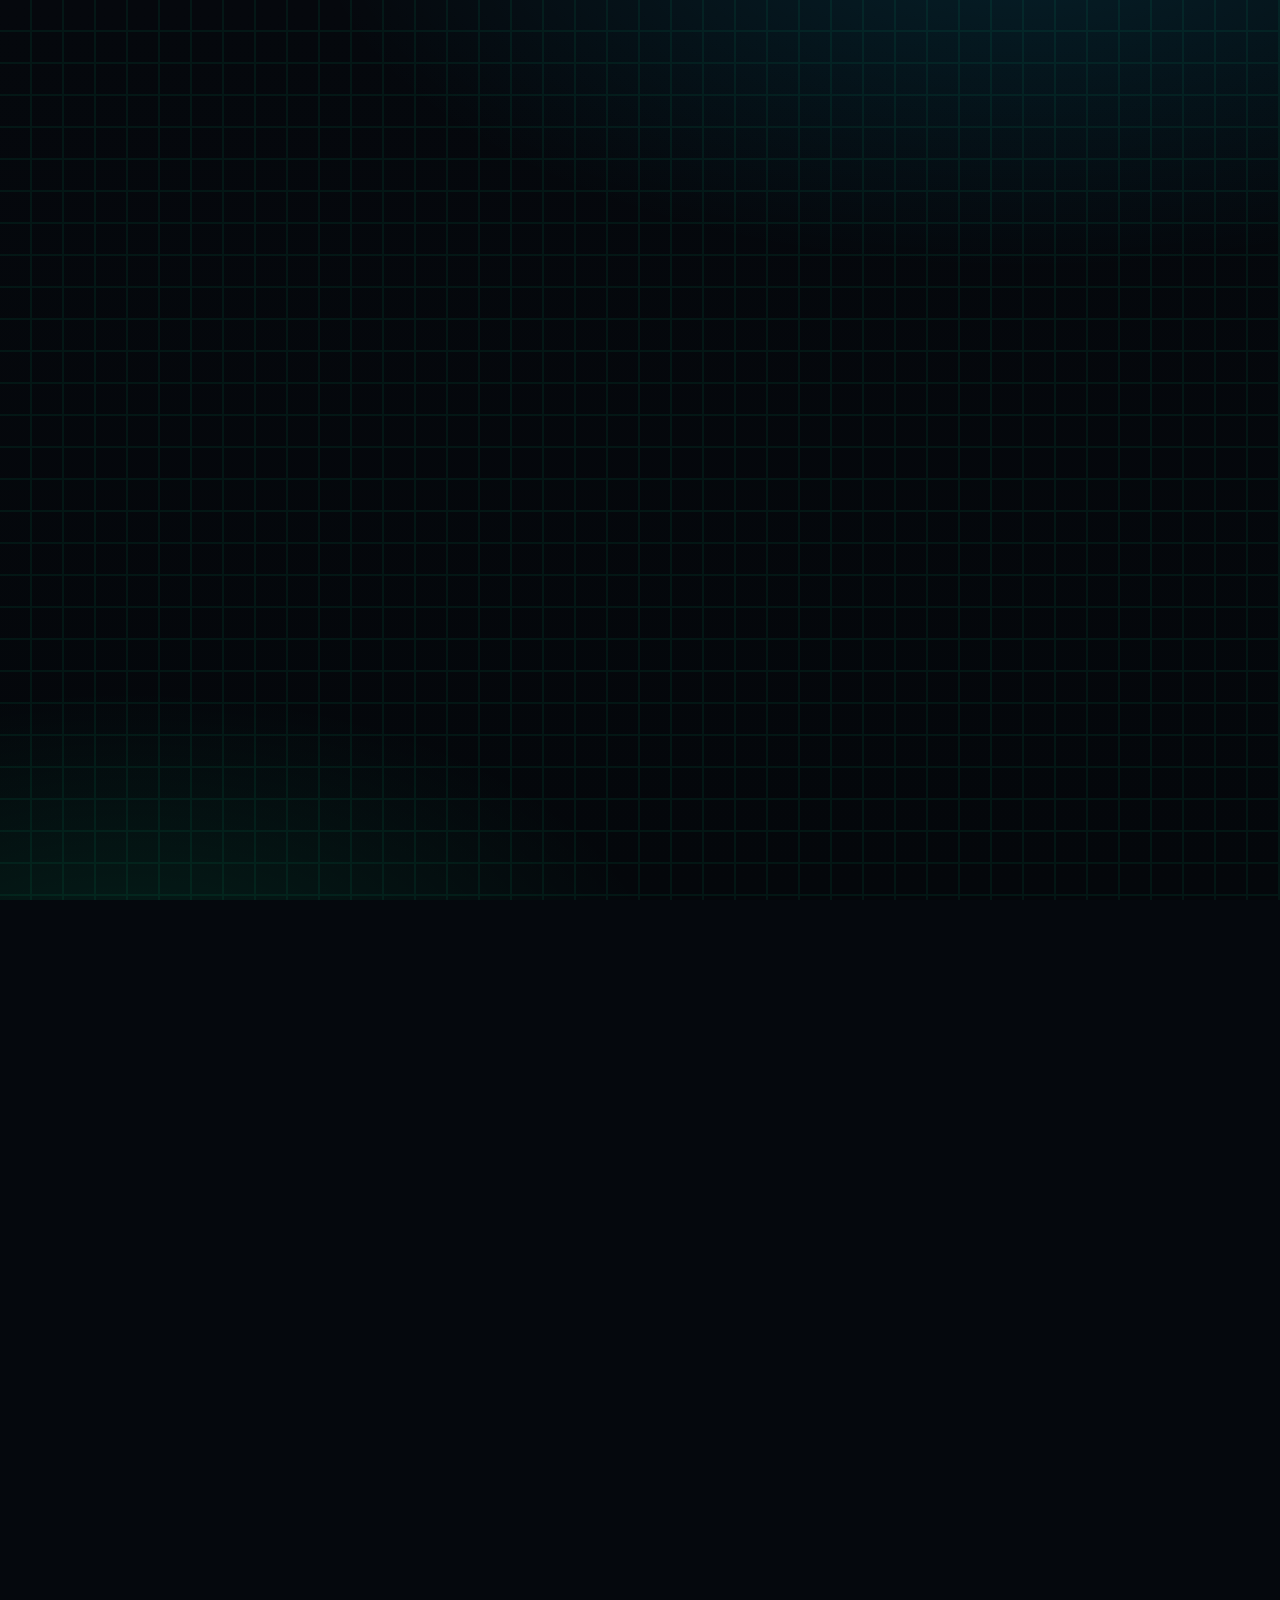
==== commit 1ca184d5: "feat(layout): add new file button to explorer header in index.html" ====
--- a/frontend/index.html
+++ b/frontend/index.html
@@ -52,6 +52,7 @@
           <div class="dropdown-divider"></div>
           <a class="dropdown-link" href="#" onclick="setAppTheme('slate')">Industrial Slate Theme</a>
           <a class="dropdown-link" href="#" onclick="setAppTheme('neon')">Cyberpunk Neon Theme</a>
+          <a class="dropdown-link" href="#" onclick="setAppTheme('light')">Minimalist Light Theme</a>
         </div>
       </div>
       <div class="menu-item">
@@ -68,6 +69,9 @@
         </div>
       </div>
     </div>
+
+    <!-- Center Window Title (VS Code / Antigravity style) -->
+    <div class="topbar-center-title" id="topbar-center-title">DevHunt</div>
 
     <!-- Header Right elements: Music and System Badges -->
     <div class="topbar-right">
@@ -92,10 +96,10 @@
   <div class="app-workspace">
     <!-- 2. SLIM ACTIVITY BAR (Far Left) -->
     <aside class="activity-bar">
-      <div class="activity-item active" data-tab-panel="editor" title="Code Editor">
+      <div class="activity-item" data-tab-panel="editor" title="Code Editor">
         <svg viewBox="0 0 24 24"><path d="M9.4 16.6L4.8 12l4.6-4.6L8 6l-6 6 6 6 1.4-1.4zm5.2 0l4.6-4.6-4.6-4.6L16 6l6 6-6 6-1.4-1.4z" fill="currentColor"/></svg>
       </div>
-      <div class="activity-item" data-tab-panel="mentor" title="AI Assistant">
+      <div class="activity-item active" data-tab-panel="mentor" title="AI Assistant">
         <svg viewBox="0 0 24 24"><path d="M20 2H4c-1.1 0-1.99.9-1.99 2L2 22l4-4h14c1.1 0 2-.9 2-2V4c0-1.1-.9-2-2-2zM6 9h12v2H6V9zm8 5H6v-2h8v2zm4-6H6V6h12v2z" fill="currentColor"/></svg>
       </div>
       <div class="activity-item" data-tab-panel="path" title="Hunt Path">
@@ -128,9 +132,14 @@
     <aside class="explorer-sidebar" id="explorer-sidebar">
       <div class="explorer-header">
         <span id="explorer-title">EXPLORER: LOCAL-AI</span>
-        <button id="explorer-collapse-btn" class="explorer-action-btn" title="Collapse Explorer">
-          <svg viewBox="0 0 24 24" style="width:14px; height:14px;"><path d="M15.41 16.59L10.83 12l4.58-4.59L14 6l-6 6 6 6 1.41-1.41z" fill="currentColor"/></svg>
-        </button>
+        <div style="display: flex; gap: 6px; align-items: center;">
+          <button id="explorer-new-file-btn" class="explorer-action-btn" title="New File" style="background: none; border: none; cursor: pointer; display: flex; align-items: center; justify-content: center; padding: 2px;">
+            <svg viewBox="0 0 24 24" style="width:14px; height:14px;"><path d="M19 13h-6v6h-2v-6H5v-2h6V5h2v6h6v2z" fill="currentColor"/></svg>
+          </button>
+          <button id="explorer-collapse-btn" class="explorer-action-btn" title="Collapse Explorer">
+            <svg viewBox="0 0 24 24" style="width:14px; height:14px;"><path d="M15.41 16.59L10.83 12l4.58-4.59L14 6l-6 6 6 6 1.41-1.41z" fill="currentColor"/></svg>
+          </button>
+        </div>
       </div>
       <div class="explorer-content" id="explorer-content">
         <!-- File tree list will render here -->
@@ -143,8 +152,8 @@
       
       <!-- Top header panel tabs (shows active tab) -->
       <div class="panel-tabs-bar" id="panel-tabs-bar">
-        <div class="tab-item active" data-panel="editor">Code Editor</div>
-        <div class="tab-item" data-panel="mentor">AI Assistant</div>
+        <div class="tab-item" data-panel="editor">Code Editor</div>
+        <div class="tab-item active" data-panel="mentor">AI Assistant</div>
         <div class="tab-item" data-panel="path">Hunt Path</div>
         <div class="tab-item" data-panel="quests">Quest Board</div>
         <div class="tab-item" data-panel="vault">Intel Vault</div>
@@ -162,7 +171,7 @@
       <main class="panels-container">
         
         <!-- NEW CODE EDITOR PANEL -->
-        <section class="panel active" id="panel-editor">
+        <section class="panel" id="panel-editor">
           <div class="editor-workspace">
             <div class="editor-header-bar">
               <span id="active-file-path" class="active-file-path">// Select a file from the explorer sidebar to begin editing</span>
@@ -176,7 +185,7 @@
         </section>
 
         <!-- MENTOR PANEL -->
-        <section class="panel" id="panel-mentor">
+        <section class="panel active" id="panel-mentor">
           <div class="mentor-grid">
             <div class="card chat">
               <div class="card-head">
@@ -493,6 +502,7 @@
                   <select id="theme-selector" style="font-size:12px; padding:6px; background: rgba(0,0,0,0.35); border: 1px solid var(--border); border-radius: 4px; color: var(--text);">
                     <option value="slate">Industrial Slate</option>
                     <option value="neon">Cyberpunk Neon</option>
+                    <option value="light">Minimalist Light</option>
                   </select>
                 </div>
               </div>
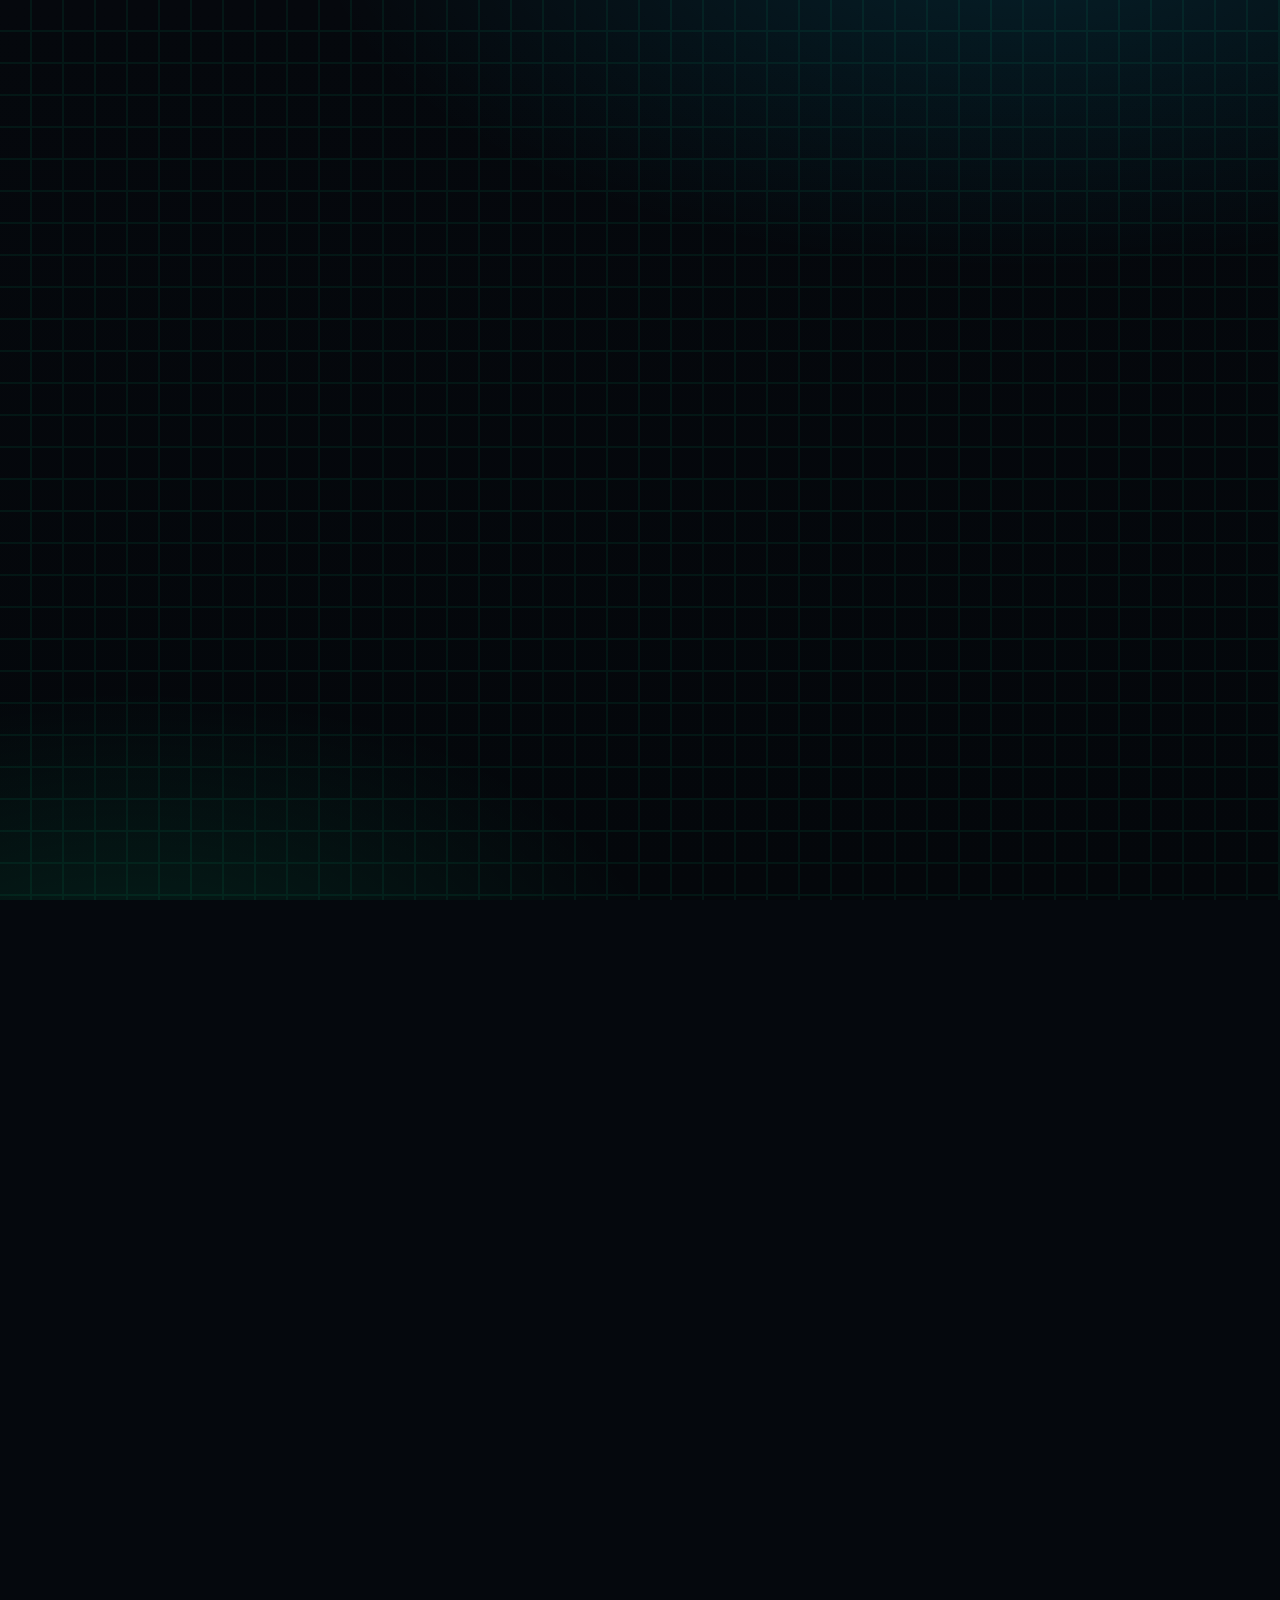
==== commit 651bb310: "feat(mentor): add chat history sidebar container and History toggle button to HTML" ====
--- a/frontend/index.html
+++ b/frontend/index.html
@@ -187,9 +187,23 @@
         <!-- MENTOR PANEL -->
         <section class="panel active" id="panel-mentor">
           <div class="mentor-grid">
+            <!-- Sidebar for Chat History Sessions -->
+            <aside class="card chat-history-sidebar collapsed" id="mentor-history-sidebar">
+              <div class="card-head" style="display: flex; justify-content: space-between; align-items: center; border-bottom: 1px solid var(--border); padding-bottom: 8px; margin-bottom: 8px;">
+                <h3 style="font-size: 12px; font-family: var(--display); letter-spacing: 1.5px; margin: 0; text-transform: uppercase; color: var(--cyan);">Chats</h3>
+                <button class="btn-primary btn-xs" id="mentor-new-chat-btn" style="padding: 4px 10px; border-radius: 4px; font-size: 10px; font-weight: bold; background: var(--accent); color: #fff;">+ New</button>
+              </div>
+              <div class="history-sessions-list" id="mentor-history-sessions-list">
+                <!-- Rendered sessions grouped by date -->
+              </div>
+            </aside>
+
             <div class="card chat">
               <div class="card-head">
-                <h2>AI Assistant</h2>
+                <h2 style="display: flex; align-items: center; gap: 8px; font-family: var(--display);">
+                  <button id="btn-toggle-history" class="btn-ghost btn-xs" style="padding: 4px 8px; font-size:11px;" title="Toggle Chat History">🕒 History</button>
+                  AI Assistant
+                </h2>
                 <div class="hud">
                   <span class="hud-pill"><i class="dot dot-green"></i> RAG ACTIVE</span>
                   <span class="hud-pill"><i class="dot dot-cyan"></i> GRAMMAR HELPER</span>
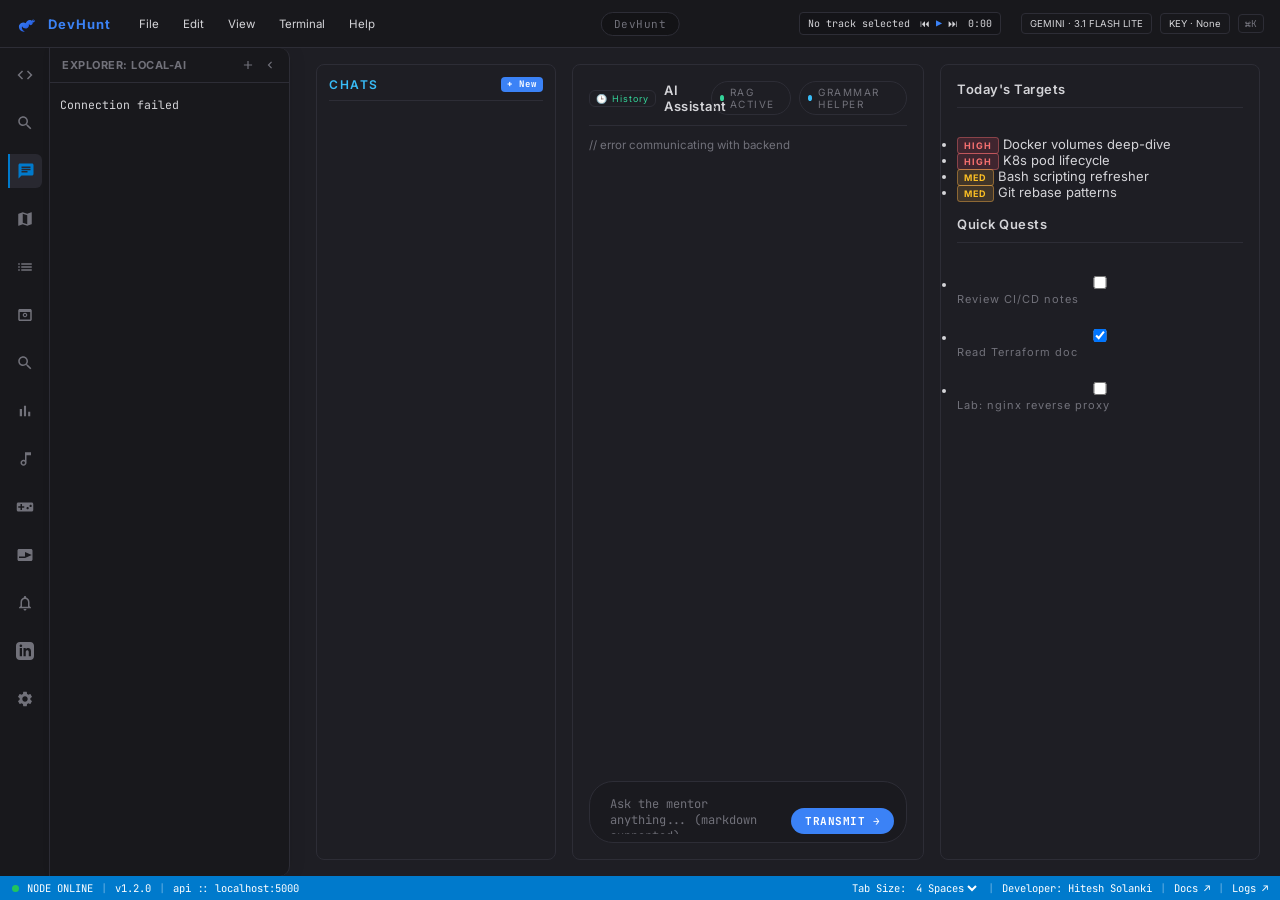
==== commit 2b9396ef: "Add System UI Font selector in Typography Settings panel" ====
--- a/frontend/index.html
+++ b/frontend/index.html
@@ -1,14 +1,18 @@
 <!DOCTYPE html>
 <html lang="en">
+
 <head>
-<meta charset="UTF-8" />
-<meta name="viewport" content="width=device-width, initial-scale=1.0"/>
-<title>DevHunt — AI Assistant &amp; IDE</title>
-<link rel="preconnect" href="https://fonts.googleapis.com">
-<link rel="preconnect" href="https://fonts.gstatic.com" crossorigin>
-<link href="https://fonts.googleapis.com/css2?family=Inter:wght@400;500;600;700&family=JetBrains+Mono:wght@400;500;700&family=Orbitron:wght@500;700;900&display=swap" rel="stylesheet">
-<link rel="stylesheet" href="styles.css">
+  <meta charset="UTF-8" />
+  <meta name="viewport" content="width=device-width, initial-scale=1.0" />
+  <title>DevHunt — AI Assistant &amp; IDE</title>
+  <link rel="preconnect" href="https://fonts.googleapis.com">
+  <link rel="preconnect" href="https://fonts.gstatic.com" crossorigin>
+  <link
+    href="https://fonts.googleapis.com/css2?family=Caveat:wght@700&family=Fira+Sans:wght@400;500;700&family=IBM+Plex+Sans:wght@400;500;700&family=Inter:wght@400;500;600;700&family=JetBrains+Mono:wght@400;500;700&family=Orbitron:wght@500;700;900&family=Outfit:wght@400;500;700&family=Roboto:wght@400;500;700&display=swap"
+    rel="stylesheet">
+  <link rel="stylesheet" href="styles.css">
 </head>
+
 <body class="theme-slate">
   <canvas id="dragon-bg"></canvas>
 
@@ -18,12 +22,13 @@
       <svg class="logo-svg" viewBox="0 0 64 64" xmlns="http://www.w3.org/2000/svg">
         <defs>
           <linearGradient id="dg-slate" x1="0" x2="1" y1="0" y2="1">
-            <stop offset="0%" stop-color="#3b82f6"/>
-            <stop offset="100%" stop-color="#1d4ed8"/>
+            <stop offset="0%" stop-color="#3b82f6" />
+            <stop offset="100%" stop-color="#1d4ed8" />
           </linearGradient>
         </defs>
-        <path fill="url(#dg-slate)" d="M8 36c4-8 12-10 18-6 2-6 8-10 14-8 4 2 6 6 4 10-2 4-8 4-10 0 2 6-2 12-8 12-4 0-8-2-10-6-2 6 2 12 8 14-8 2-18-4-16-16zm38-16c2 0 4 2 4 4s-2 4-4 4-4-2-4-4 2-4 4-4z"/>
-        <circle cx="46" cy="22" r="1.5" fill="#1e1e24"/>
+        <path fill="url(#dg-slate)"
+          d="M8 36c4-8 12-10 18-6 2-6 8-10 14-8 4 2 6 6 4 10-2 4-8 4-10 0 2 6-2 12-8 12-4 0-8-2-10-6-2 6 2 12 8 14-8 2-18-4-16-16zm38-16c2 0 4 2 4 4s-2 4-4 4-4-2-4-4 2-4 4-4z" />
+        <circle cx="46" cy="22" r="1.5" fill="#1e1e24" />
       </svg>
       <span class="brand-name">DevHunt</span>
     </div>
@@ -36,6 +41,10 @@
           <a class="dropdown-link" href="#" id="menu-new-file">New File</a>
           <a class="dropdown-link" href="#" id="menu-save-file">Save File (Ctrl+S)</a>
           <div class="dropdown-divider"></div>
+          <a class="dropdown-link" href="#" id="menu-open-local-folder">Open Local Folder (Ctrl+Alt+O)</a>
+          <a class="dropdown-link" href="#" id="menu-open-local-file">Open Local File (Ctrl+O)</a>
+          <a class="dropdown-link" href="#" id="menu-close-local" style="display:none;">Close Local Folder</a>
+          <div class="dropdown-divider"></div>
           <a class="dropdown-link" href="#" id="menu-refresh-files">Refresh Explorer</a>
         </div>
       </div>
@@ -43,6 +52,7 @@
         <span>Edit</span>
         <div class="dropdown-menu">
           <a class="dropdown-link" href="#" id="menu-clear-editor">Clear Editor</a>
+          <a class="dropdown-link" href="#" id="menu-format-doc">Format Document (Shift+Alt+F)</a>
         </div>
       </div>
       <div class="menu-item">
@@ -51,7 +61,7 @@
           <a class="dropdown-link" href="#" id="menu-toggle-sidebar">Toggle Sidebar (Ctrl+B)</a>
           <div class="dropdown-divider"></div>
           <a class="dropdown-link" href="#" onclick="setAppTheme('slate')">Industrial Slate Theme</a>
-          <a class="dropdown-link" href="#" onclick="setAppTheme('neon')">Cyberpunk Neon Theme</a>
+          <a class="dropdown-link" href="#" onclick="setAppTheme('neon')">Deep Space Dark Theme</a>
           <a class="dropdown-link" href="#" onclick="setAppTheme('light')">Minimalist Light Theme</a>
         </div>
       </div>
@@ -97,34 +107,99 @@
     <!-- 2. SLIM ACTIVITY BAR (Far Left) -->
     <aside class="activity-bar">
       <div class="activity-item" data-tab-panel="editor" title="Code Editor">
-        <svg viewBox="0 0 24 24"><path d="M9.4 16.6L4.8 12l4.6-4.6L8 6l-6 6 6 6 1.4-1.4zm5.2 0l4.6-4.6-4.6-4.6L16 6l6 6-6 6-1.4-1.4z" fill="currentColor"/></svg>
+        <svg viewBox="0 0 24 24">
+          <path d="M9.4 16.6L4.8 12l4.6-4.6L8 6l-6 6 6 6 1.4-1.4zm5.2 0l4.6-4.6-4.6-4.6L16 6l6 6-6 6-1.4-1.4z"
+            fill="currentColor" />
+        </svg>
+      </div>
+      <div class="activity-item" data-tab-panel="search" title="Search &amp; Replace">
+        <svg viewBox="0 0 24 24">
+          <path
+            d="M15.5 14h-.79l-.28-.27C15.41 12.59 16 11.11 16 9.5 16 5.91 13.09 3 9.5 3S3 5.91 3 9.5 5.91 16 9.5 16c1.61 0 3.09-.59 4.23-1.57l.27.28v.79l5 4.99L20.49 19l-4.99-5zm-6 0C7.01 14 5 11.99 5 9.5S7.01 5 9.5 5 14 7.01 14 9.5 11.99 14 9.5 14z"
+            fill="currentColor" />
+        </svg>
       </div>
       <div class="activity-item active" data-tab-panel="mentor" title="AI Assistant">
-        <svg viewBox="0 0 24 24"><path d="M20 2H4c-1.1 0-1.99.9-1.99 2L2 22l4-4h14c1.1 0 2-.9 2-2V4c0-1.1-.9-2-2-2zM6 9h12v2H6V9zm8 5H6v-2h8v2zm4-6H6V6h12v2z" fill="currentColor"/></svg>
+        <svg viewBox="0 0 24 24">
+          <path
+            d="M20 2H4c-1.1 0-1.99.9-1.99 2L2 22l4-4h14c1.1 0 2-.9 2-2V4c0-1.1-.9-2-2-2zM6 9h12v2H6V9zm8 5H6v-2h8v2zm4-6H6V6h12v2z"
+            fill="currentColor" />
+        </svg>
       </div>
       <div class="activity-item" data-tab-panel="path" title="Hunt Path">
-        <svg viewBox="0 0 24 24"><path d="M20.5 3l-.16.03L15 5.1 9 3 3.36 4.9c-.21.07-.36.25-.36.48V20.5c0 .28.22.5.5.5l.16-.03L9 18.9l6 2.1 5.64-1.9c.21-.07.36-.25.36-.48V3.5c0-.28-.22-.5-.5-.5zM15 19l-6-2.11V5l6 2.11V19z" fill="currentColor"/></svg>
+        <svg viewBox="0 0 24 24">
+          <path
+            d="M20.5 3l-.16.03L15 5.1 9 3 3.36 4.9c-.21.07-.36.25-.36.48V20.5c0 .28.22.5.5.5l.16-.03L9 18.9l6 2.1 5.64-1.9c.21-.07.36-.25.36-.48V3.5c0-.28-.22-.5-.5-.5zM15 19l-6-2.11V5l6 2.11V19z"
+            fill="currentColor" />
+        </svg>
       </div>
       <div class="activity-item" data-tab-panel="quests" title="Quest Board">
-        <svg viewBox="0 0 24 24"><path d="M3 13h2v-2H3v2zm0 4h2v-2H3v2zm0-8h2V7H3v2zm4 4h14v-2H7v2zm0 4h14v-2H7v2zM7 7v2h14V7H7z" fill="currentColor"/></svg>
+        <svg viewBox="0 0 24 24">
+          <path d="M3 13h2v-2H3v2zm0 4h2v-2H3v2zm0-8h2V7H3v2zm4 4h14v-2H7v2zm0 4h14v-2H7v2zM7 7v2h14V7H7z"
+            fill="currentColor" />
+        </svg>
       </div>
       <div class="activity-item" data-tab-panel="vault" title="Intel Vault">
-        <svg viewBox="0 0 24 24"><path d="M19 12.06c.05-.2.08-.4.08-.6s-.03-.4-.08-.6l2.05-1.61c.19-.15.24-.41.12-.62l-1.95-3.38c-.12-.21-.37-.29-.59-.22l-2.42.98c-.51-.39-1.07-.71-1.68-.96l-.37-2.58c-.03-.24-.25-.42-.5-.42h-3.9c-.25 0-.46.18-.5.42l-.37 2.58c-.61.25-1.17.57-1.68.96l-2.42-.98c-.22-.08-.47 0-.59.22L2.73 8.63c-.13.21-.08.47.12.62L4.9 10.86c-.05.2-.08.4-.08.6s.03.4.08.6L2.85 13.67c-.19.15-.24.41-.12.62l1.95 3.38c.12.21.37.29.59.22l2.42-.98c.51.39 1.07.71 1.68.96l.37 2.58c.03.24.25.42.5.42h3.9c.25 0 .46-.18.5-.42l.37-2.58c.61-.25 1.17-.57 1.68-.96l2.42.98c.22.08.47 0 .59-.22l1.95-3.38c.12-.21.07-.47-.12-.62L19 12.06zM12 15.5c-2.21 0-4-1.79-4-4s1.79-4 4-4 4 1.79 4 4-1.79 4-4 4z" fill="currentColor"/></svg>
+        <svg viewBox="0 0 24 24">
+          <path
+            d="M19 4H5c-1.11 0-2 .9-2 2v12c0 1.1.89 2 2 2h14c1.1 0 2-.9 2-2V6c0-1.1-.9-2-2-2zm0 14H5V8h14v10zm-7-9c-1.66 0-3 1.34-3 3s1.34 3 3 3 3-1.34 3-3-1.34-3-3-3zm0 4.5c-.83 0-1.5-.67-1.5-1.5s.67-1.5 1.5-1.5 1.5.67 1.5 1.5-.67 1.5-1.5 1.5z"
+            fill="currentColor" />
+        </svg>
       </div>
       <div class="activity-item" data-tab-panel="doc-analysis" title="Doc Forensics">
-        <svg viewBox="0 0 24 24"><path d="M15.5 14h-.79l-.28-.27C15.41 12.59 16 11.11 16 9.5 16 5.91 13.09 3 9.5 3S3 5.91 3 9.5 5.91 16 9.5 16c1.61 0 3.09-.59 4.23-1.57l.27.28v.79l5 4.99L20.49 19l-4.99-5zm-6 0C7.01 14 5 11.99 5 9.5S7.01 5 9.5 5 14 7.01 14 9.5 11.99 14 9.5 14z" fill="currentColor"/></svg>
+        <svg viewBox="0 0 24 24">
+          <path
+            d="M15.5 14h-.79l-.28-.27C15.41 12.59 16 11.11 16 9.5 16 5.91 13.09 3 9.5 3S3 5.91 3 9.5 5.91 16 9.5 16c1.61 0 3.09-.59 4.23-1.57l.27.28v.79l5 4.99L20.49 19l-4.99-5zm-6 0C7.01 14 5 11.99 5 9.5S7.01 5 9.5 5 14 7.01 14 9.5 11.99 14 9.5 14z"
+            fill="currentColor" />
+        </svg>
       </div>
       <div class="activity-item" data-tab-panel="stats" title="Terminal Stats">
-        <svg viewBox="0 0 24 24"><path d="M5 9.2h3V19H5V9.2zM10.6 5h2.8v14h-2.8V5zm5.6 8H19v6h-2.8v-6z" fill="currentColor"/></svg>
+        <svg viewBox="0 0 24 24">
+          <path d="M5 9.2h3V19H5V9.2zM10.6 5h2.8v14h-2.8V5zm5.6 8H19v6h-2.8v-6z" fill="currentColor" />
+        </svg>
+      </div>
+      <div class="activity-item" data-tab-panel="music" title="Music Player">
+        <svg viewBox="0 0 24 24">
+          <path
+            d="M12 3v10.55c-.59-.34-1.27-.55-2-.55-2.21 0-4 1.79-4 4s1.79 4 4 4 4-1.79 4-4V7h6V3h-8zm-2 16c-1.1 0-2-.9-2-2s.9-2 2-2 2 .9 2 2-.9 2-2 2z"
+            fill="currentColor" />
+        </svg>
       </div>
       <div class="activity-item" data-tab-panel="arcade" title="Game Arcade">
-        <svg viewBox="0 0 24 24"><path d="M21 6H3c-1.1 0-2 .9-2 2v8c0 1.1.9 2 2 2h18c1.1 0 2-.9 2-2V8c0-1.1-.9-2-2-2zm-10 7H8v3H6v-3H3v-2h3V8h2v3h3v2zm4.5 2c-.83 0-1.5-.67-1.5-1.5s.67-1.5 1.5-1.5 1.5.67 1.5 1.5-.67 1.5-1.5 1.5zm4-3c-.83 0-1.5-.67-1.5-1.5S18.67 9 19.5 9s1.5.67 1.5 1.5-.67 1.5-1.5 1.5z" fill="currentColor"/></svg>
+        <svg viewBox="0 0 24 24">
+          <path
+            d="M21 6H3c-1.1 0-2 .9-2 2v8c0 1.1.9 2 2 2h18c1.1 0 2-.9 2-2V8c0-1.1-.9-2-2-2zm-10 7H8v3H6v-3H3v-2h3V8h2v3h3v2zm4.5 2c-.83 0-1.5-.67-1.5-1.5s.67-1.5 1.5-1.5 1.5.67 1.5 1.5-.67 1.5-1.5 1.5zm4-3c-.83 0-1.5-.67-1.5-1.5S18.67 9 19.5 9s1.5.67 1.5 1.5-.67 1.5-1.5 1.5z"
+            fill="currentColor" />
+        </svg>
       </div>
       <div class="activity-item" data-tab-panel="terminal" title="Hunt Terminal">
-        <svg viewBox="0 0 24 24"><path d="M20 4H4c-1.1 0-1.99.9-1.99 2L2 18c0 1.1.9 2 2 2h16c1.1 0 2-.9 2-2V6c0-1.1-.9-2-2-2zm-8 12H4v-2h8v2zm9-4l-9 4V8l9 4z" fill="currentColor"/></svg>
+        <svg viewBox="0 0 24 24">
+          <path
+            d="M20 4H4c-1.1 0-1.99.9-1.99 2L2 18c0 1.1.9 2 2 2h16c1.1 0 2-.9 2-2V6c0-1.1-.9-2-2-2zm-8 12H4v-2h8v2zm9-4l-9 4V8l9 4z"
+            fill="currentColor" />
+        </svg>
+      </div>
+      <div class="activity-item" data-tab-panel="notifications" title="System Messages">
+        <svg viewBox="0 0 24 24">
+          <path
+            d="M12 22c1.1 0 2-.9 2-2h-4c0 1.1.9 2 2 2zm6-6v-5c0-3.07-1.64-5.64-4.5-6.32V4c0-.83-.67-1.5-1.5-1.5s-1.5.67-1.5 1.5v.68C7.64 5.36 6 7.92 6 11v5l-2 2v1h16v-1l-2-2zm-2 1H8v-6c0-2.48 1.51-4.5 4-4.5s4 2.02 4 4.5v6z"
+            fill="currentColor" />
+        </svg>
+        <span class="activity-badge" id="activity-notifications-badge" style="display: none;">0</span>
+      </div>
+      <div class="activity-item" data-tab-panel="linkedin" title="LinkedIn Drafts">
+        <svg viewBox="0 0 24 24">
+          <path
+            d="M19 0h-14c-2.761 0-5 2.239-5 5v14c0 2.761 2.239 5 5 5h14c2.762 0 5-2.239 5-5v-14c0-2.761-2.238-5-5-5zm-11 19h-3v-11h3v11zm-1.5-12.268c-.966 0-1.75-.79-1.75-1.764s.784-1.764 1.75-1.764 1.75.79 1.75 1.764-.783 1.764-1.75 1.764zm13.5 12.268h-3v-5.604c0-3.368-4-3.113-4 0v5.604h-3v-11h3v1.765c1.396-2.586 7-2.777 7 2.476v6.759z"
+            fill="currentColor" />
+        </svg>
       </div>
       <div class="activity-item" data-tab-panel="settings" title="Settings">
-        <svg viewBox="0 0 24 24"><path d="M19.14 12.94c.04-.3.06-.61.06-.94 0-.32-.02-.64-.07-.94l2.03-1.58c.18-.14.23-.41.12-.61l-1.92-3.32c-.12-.22-.37-.29-.59-.22l-2.39.96c-.5-.38-1.03-.7-1.62-.94l-.36-2.54c-.04-.24-.24-.41-.48-.41h-3.84c-.24 0-.43.17-.47.41l-.36 2.54c-.59.24-1.13.57-1.62.94l-2.39-.96c-.22-.08-.47 0-.59.22L2.74 8.87c-.12.21-.08.47.12.61l2.03 1.58c-.05.3-.09.63-.09.94s.02.64.07.94l-2.03 1.58c-.18.14-.23.41-.12.61l1.92 3.32c.12.22.37.29.59.22l2.39-.96c.5.38 1.03.7 1.62.94l.36 2.54c.05.24.24.41.48.41h3.84c.24 0 .44-.17.47-.41l.36-2.54c.59-.24 1.13-.56 1.62-.94l2.39.96c.22.08.47 0 .59-.22l1.92-3.32c.12-.22.07-.47-.12-.61l-2.01-1.58zM12 15.6c-1.98 0-3.6-1.62-3.6-3.6s1.62-3.6 3.6-3.6 3.6 1.62 3.6 3.6-1.62 3.6-3.6 3.6z" fill="currentColor"/></svg>
+        <svg viewBox="0 0 24 24">
+          <path
+            d="M19.14 12.94c.04-.3.06-.61.06-.94 0-.32-.02-.64-.07-.94l2.03-1.58c.18-.14.23-.41.12-.61l-1.92-3.32c-.12-.22-.37-.29-.59-.22l-2.39.96c-.5-.38-1.03-.7-1.62-.94l-.36-2.54c-.04-.24-.24-.41-.48-.41h-3.84c-.24 0-.43.17-.47.41l-.36 2.54c-.59.24-1.13.57-1.62.94l-2.39-.96c-.22-.08-.47 0-.59.22L2.74 8.87c-.12.21-.08.47.12.61l2.03 1.58c-.05.3-.09.63-.09.94s.02.64.07.94l-2.03 1.58c-.18.14-.23.41-.12.61l1.92 3.32c.12.22.37.29.59.22l2.39-.96c.5.38 1.03.7 1.62.94l.36 2.54c.05.24.24.41.48.41h3.84c.24 0 .44-.17.47-.41l.36-2.54c.59-.24 1.13-.56 1.62-.94l2.39.96c.22.08.47 0 .59-.22l1.92-3.32c.12-.22.07-.47-.12-.61l-2.01-1.58zM12 15.6c-1.98 0-3.6-1.62-3.6-3.6s1.62-3.6 3.6-3.6 3.6 1.62 3.6 3.6-1.62 3.6-3.6 3.6z"
+            fill="currentColor" />
+        </svg>
       </div>
     </aside>
 
@@ -133,11 +208,16 @@
       <div class="explorer-header">
         <span id="explorer-title">EXPLORER: LOCAL-AI</span>
         <div style="display: flex; gap: 6px; align-items: center;">
-          <button id="explorer-new-file-btn" class="explorer-action-btn" title="New File" style="background: none; border: none; cursor: pointer; display: flex; align-items: center; justify-content: center; padding: 2px;">
-            <svg viewBox="0 0 24 24" style="width:14px; height:14px;"><path d="M19 13h-6v6h-2v-6H5v-2h6V5h2v6h6v2z" fill="currentColor"/></svg>
+          <button id="explorer-new-file-btn" class="explorer-action-btn" title="New File"
+            style="background: none; border: none; cursor: pointer; display: flex; align-items: center; justify-content: center; padding: 2px;">
+            <svg viewBox="0 0 24 24" style="width:14px; height:14px;">
+              <path d="M19 13h-6v6h-2v-6H5v-2h6V5h2v6h6v2z" fill="currentColor" />
+            </svg>
           </button>
           <button id="explorer-collapse-btn" class="explorer-action-btn" title="Collapse Explorer">
-            <svg viewBox="0 0 24 24" style="width:14px; height:14px;"><path d="M15.41 16.59L10.83 12l4.58-4.59L14 6l-6 6 6 6 1.41-1.41z" fill="currentColor"/></svg>
+            <svg viewBox="0 0 24 24" style="width:14px; height:14px;">
+              <path d="M15.41 16.59L10.83 12l4.58-4.59L14 6l-6 6 6 6 1.41-1.41z" fill="currentColor" />
+            </svg>
           </button>
         </div>
       </div>
@@ -145,14 +225,26 @@
         <!-- File tree list will render here -->
         <div id="file-explorer-tree" class="file-tree"></div>
       </div>
+
+      <!-- Symbol Outline accordion section -->
+      <div class="sidebar-outline-section" id="sidebar-outline-section" style="display: none;">
+        <div class="outline-header">
+          <span>Outline / Symbols</span>
+          <span class="muted" style="font-size: 8px;">ACTIVE FILE</span>
+        </div>
+        <div class="outline-content-tree" id="outline-content-tree">
+          <div class="muted" style="font-size: 10px; font-style: italic;">No symbols scanned</div>
+        </div>
+      </div>
     </aside>
 
     <!-- 4. WORKSPACE PANELS CONTAINER -->
     <div class="main-content-pane">
-      
+
       <!-- Top header panel tabs (shows active tab) -->
       <div class="panel-tabs-bar" id="panel-tabs-bar">
         <div class="tab-item" data-panel="editor">Code Editor</div>
+        <div class="tab-item" data-panel="search">Search &amp; Replace</div>
         <div class="tab-item active" data-panel="mentor">AI Assistant</div>
         <div class="tab-item" data-panel="path">Hunt Path</div>
         <div class="tab-item" data-panel="quests">Quest Board</div>
@@ -162,24 +254,118 @@
         <div class="tab-item" data-panel="arcade">Game Arcade</div>
         <div class="tab-item" data-panel="terminal">Hunt Terminal</div>
         <div class="tab-item" data-panel="notifications" id="nav-notifications">
-          System Messages <span class="badge" id="notification-unread-count" style="display:none; margin-left:6px; background:var(--red); color:#fff; border-color:var(--red); font-weight:bold; font-size:9px; padding:1px 4px; border-radius:10px;">0</span>
+          System Messages <span class="badge" id="notification-unread-count"
+            style="display:none; margin-left:6px; background:var(--red); color:#fff; border-color:var(--red); font-weight:bold; font-size:9px; padding:1px 4px; border-radius:10px;">0</span>
         </div>
+        <div class="tab-item" data-panel="linkedin">LinkedIn Drafts</div>
         <div class="tab-item" data-panel="settings">Settings</div>
       </div>
 
       <!-- WORKSPACE PANELS -->
       <main class="panels-container">
-        
+
         <!-- NEW CODE EDITOR PANEL -->
         <section class="panel" id="panel-editor">
-          <div class="editor-workspace">
+          <div class="editor-workspace" style="position: relative;">
+            <!-- Editor Workspace Tabs Bar -->
+            <div class="editor-tabs-bar" id="editor-tabs-bar"></div>
+
             <div class="editor-header-bar">
-              <span id="active-file-path" class="active-file-path">// Select a file from the explorer sidebar to begin editing</span>
-              <button id="editor-save-btn" class="btn-primary" style="padding: 6px 12px; font-size: 11px; margin-left: auto;" disabled>Save File (Ctrl+S)</button>
-            </div>
+              <span id="active-file-path" class="active-file-path">// Select a file from the explorer sidebar to begin
+                editing</span>
+              <button id="editor-save-btn" class="btn-primary"
+                style="padding: 6px 12px; font-size: 11px; margin-left: auto;" disabled>Save File (Ctrl+S)</button>
+              <button id="editor-toggle-terminal-btn" class="btn-ghost"
+                style="padding: 6px 12px; font-size: 11px; margin-left: 8px;">📟 Terminal</button>
+            </div>
+
+            <!-- Floating Find & Replace Widget -->
+            <div class="editor-find-widget" id="editor-find-widget">
+              <div class="find-input-row">
+                <input type="text" id="find-input" placeholder="Find term..." autocomplete="off" />
+                <button class="find-btn find-btn-primary" id="find-next" title="Next Match (Enter)">↓</button>
+                <button class="find-btn" id="find-prev" title="Previous Match (Shift+Enter)">↑</button>
+                <button class="find-close" id="find-close" title="Close (Esc)">✕</button>
+              </div>
+              <div class="replace-input-row">
+                <input type="text" id="replace-input" placeholder="Replace with..." autocomplete="off" />
+                <button class="find-btn" id="replace-btn" title="Replace Current Match">Replace</button>
+                <button class="find-btn" id="replace-all-btn" title="Replace All Matches">All</button>
+              </div>
+              <div class="find-widget-stats" id="find-widget-stats">0 of 0</div>
+            </div>
+
             <div class="editor-container-inner">
               <div class="editor-line-numbers" id="editor-line-numbers">1</div>
-              <textarea id="editor-textarea" class="editor-textarea" placeholder="// Select a file from the Explorer Sidebar or click File -> New File to write code..." disabled></textarea>
+              <textarea id="editor-textarea" class="editor-textarea"
+                placeholder="// Select a file from the Explorer Sidebar or click File -> New File to write code..."
+                disabled></textarea>
+            </div>
+
+            <!-- Bottom Terminal Panel inside Editor Workspace -->
+            <div class="editor-bottom-terminal" id="editor-bottom-terminal" style="display: none; height: 250px; border-top: 1px solid var(--border); flex-direction: column;">
+              <div class="editor-terminal-header" style="height: 32px; display: flex; align-items: center; justify-content: space-between; padding: 0 12px; background: var(--bg-2); border-bottom: 1px solid var(--border); font-family: var(--mono); font-size: 11px;">
+                <span style="font-weight: bold; color: var(--accent);">📟 INTEGRATED TERMINAL</span>
+                <div style="display: flex; gap: 8px;">
+                  <button class="btn-ghost" id="editor-terminal-clear-btn" style="padding: 2px 6px; font-size: 10px; border-color: rgba(255,255,255,0.15);">Clear</button>
+                  <button class="btn-ghost" id="editor-terminal-close-btn" style="padding: 2px 6px; font-size: 10px; color: var(--red); border-color: rgba(255,77,109,0.25);">✕ Close</button>
+                </div>
+              </div>
+              <div class="terminal-body" id="editor-terminal-body" style="flex: 1; overflow-y: auto; padding: 10px; font-family: var(--mono); font-size: 12px; line-height: 1.5; background: #0c0f12; color: #fff;">
+                <div class="terminal-output" id="editor-terminal-output">
+                  <div class="terminal-line"><span class="ansi-cyan">DevHunt Integrated Terminal v1.0</span></div>
+                  <div class="terminal-line"><span class="ansi-muted">----------------------------------------------------------------------------------------------------</span></div>
+                </div>
+                <div class="terminal-input-line" style="display: flex; align-items: center; margin-top: 4px;">
+                  <span class="terminal-prompt" id="editor-terminal-prompt">guest@devhunt:~$</span>
+                  <input type="text" class="terminal-input" id="editor-terminal-input" autocomplete="off" spellcheck="false" placeholder="Enter command..." style="flex: 1; border: none; background: transparent; color: inherit; font-family: inherit; font-size: inherit; outline: none; margin-left: 6px;" />
+                </div>
+              </div>
+            </div>
+          </div>
+        </section>
+
+        <!-- GLOBAL SEARCH & REPLACE PANEL -->
+        <section class="panel" id="panel-search">
+          <div class="card" style="height: 100%; display: flex; flex-direction: column;">
+            <div class="card-head">
+              <h2>Find &amp; Replace in All Files</h2>
+              <div class="hud">
+                <span class="hud-pill"><i class="dot dot-green"></i> NOTEPAD++ ENGINE</span>
+              </div>
+            </div>
+
+            <div class="search-inputs-wrap">
+              <div class="search-input-field">
+                <label for="global-search-input">Find</label>
+                <div class="form-row">
+                  <input type="text" id="global-search-input" placeholder="Text to search..." autocomplete="off" />
+                  <button class="btn-primary" id="global-search-btn"
+                    style="padding: 6px 14px; font-size: 11px;">Search</button>
+                </div>
+              </div>
+              <div class="search-input-field">
+                <label for="global-replace-input">Replace With</label>
+                <div class="form-row">
+                  <input type="text" id="global-replace-input" placeholder="Replacement text..." autocomplete="off" />
+                  <button class="btn-ghost" id="global-replace-btn"
+                    style="padding: 6px 14px; font-size: 11px; color: var(--red); border-color: rgba(255,77,109,0.3);">Replace
+                    All</button>
+                </div>
+              </div>
+              <div class="search-controls">
+                <div class="search-options-row">
+                  <button class="search-option-btn" id="search-opt-case" title="Match Case">Aa</button>
+                  <button class="search-option-btn" id="search-opt-word" title="Match Whole Word">ab</button>
+                  <button class="search-option-btn" id="search-opt-regex" title="Use Regular Expression">.*</button>
+                </div>
+                <span class="muted" id="global-search-status"
+                  style="margin-left: auto; font-family: var(--mono); font-size: 10.5px;"></span>
+              </div>
+            </div>
+
+            <div class="search-results-list" id="global-search-results">
+              <div class="muted" style="text-align: center; padding: 40px 0;">// Enter a query and run Search</div>
             </div>
           </div>
         </section>
@@ -189,9 +375,14 @@
           <div class="mentor-grid">
             <!-- Sidebar for Chat History Sessions -->
             <aside class="card chat-history-sidebar collapsed" id="mentor-history-sidebar">
-              <div class="card-head" style="display: flex; justify-content: space-between; align-items: center; border-bottom: 1px solid var(--border); padding-bottom: 8px; margin-bottom: 8px;">
-                <h3 style="font-size: 12px; font-family: var(--display); letter-spacing: 1.5px; margin: 0; text-transform: uppercase; color: var(--cyan);">Chats</h3>
-                <button class="btn-primary btn-xs" id="mentor-new-chat-btn" style="padding: 4px 10px; border-radius: 4px; font-size: 10px; font-weight: bold; background: var(--accent); color: #fff;">+ New</button>
+              <div class="card-head"
+                style="display: flex; justify-content: space-between; align-items: center; border-bottom: 1px solid var(--border); padding-bottom: 8px; margin-bottom: 8px;">
+                <h3
+                  style="font-size: 12px; font-family: var(--display); letter-spacing: 1.5px; margin: 0; text-transform: uppercase; color: var(--cyan);">
+                  Chats</h3>
+                <button class="btn-primary btn-xs" id="mentor-new-chat-btn"
+                  style="padding: 4px 10px; border-radius: 4px; font-size: 10px; font-weight: bold; background: var(--accent); color: #fff;">+
+                  New</button>
               </div>
               <div class="history-sessions-list" id="mentor-history-sessions-list">
                 <!-- Rendered sessions grouped by date -->
@@ -201,7 +392,8 @@
             <div class="card chat">
               <div class="card-head">
                 <h2 style="display: flex; align-items: center; gap: 8px; font-family: var(--display);">
-                  <button id="btn-toggle-history" class="btn-ghost btn-xs" style="padding: 4px 8px; font-size:11px;" title="Toggle Chat History">🕒 History</button>
+                  <button id="btn-toggle-history" class="btn-ghost btn-xs" style="padding: 4px 8px; font-size:11px;"
+                    title="Toggle Chat History">🕒 History</button>
                   AI Assistant
                 </h2>
                 <div class="hud">
@@ -217,18 +409,22 @@
             </div>
 
             <aside class="card chat-side">
-              <div class="card-head"><h3>Today's Targets</h3></div>
+              <div class="card-head">
+                <h3>Today's Targets</h3>
+              </div>
               <ul class="target-list">
                 <li><span class="tag tag-high">HIGH</span> Docker volumes deep-dive</li>
                 <li><span class="tag tag-high">HIGH</span> K8s pod lifecycle</li>
                 <li><span class="tag tag-med">MED</span> Bash scripting refresher</li>
                 <li><span class="tag tag-med">MED</span> Git rebase patterns</li>
               </ul>
-              <div class="card-head"><h3>Quick Quests</h3></div>
+              <div class="card-head">
+                <h3>Quick Quests</h3>
+              </div>
               <ul class="quest-mini">
-                <li><label><input type="checkbox"/> Review CI/CD notes</label></li>
-                <li><label><input type="checkbox" checked/> Read Terraform doc</label></li>
-                <li><label><input type="checkbox"/> Lab: nginx reverse proxy</label></li>
+                <li><label><input type="checkbox" /> Review CI/CD notes</label></li>
+                <li><label><input type="checkbox" checked /> Read Terraform doc</label></li>
+                <li><label><input type="checkbox" /> Lab: nginx reverse proxy</label></li>
               </ul>
             </aside>
           </div>
@@ -240,7 +436,9 @@
             <div class="card-head">
               <h2>Hunt Path · Roadmap</h2>
               <div class="row gap">
-                <div class="progress"><div class="bar" style="width:38%" id="roadmap-progress-bar"></div></div>
+                <div class="progress">
+                  <div class="bar" style="width:38%" id="roadmap-progress-bar"></div>
+                </div>
                 <span class="muted" id="roadmap-progress-text">38% complete</span>
                 <button class="btn-ghost" id="expand-all-path">⛶ Expand All</button>
                 <button class="btn-ghost" id="collapse-all-path">⛶ Collapse All</button>
@@ -267,50 +465,68 @@
           <!-- Upload/Scrape Grid -->
           <div class="vault-grid" id="vault-grid">
             <div class="card">
-              <div class="card-head"><h3>Drop Files</h3></div>
+              <div class="card-head">
+                <h3>Drop Files</h3>
+              </div>
               <div class="dropzone" id="dropzone">
                 <div class="dz-icon">⇩</div>
-                <div>Drop PDF · TXT · MD here<br/><span class="muted">or click to browse</span></div>
-                <input type="file" id="filein" hidden multiple/>
+                <div>Drop PDF · TXT · MD here<br /><span class="muted">or click to browse</span></div>
+                <input type="file" id="filein" hidden multiple />
               </div>
             </div>
             <div class="card">
-              <div class="card-head"><h3>Scrape URL</h3></div>
-              <div class="form-row"><input id="url-in" placeholder="https://docs.example.com"/><button class="btn-primary" id="url-btn">Index</button></div>
-              <div class="card-head" style="margin-top:18px"><h3>Custom Note</h3></div>
-              <input id="note-title" placeholder="Note title"/>
+              <div class="card-head">
+                <h3>Scrape URL</h3>
+              </div>
+              <div class="form-row"><input id="url-in" placeholder="https://docs.example.com" /><button
+                  class="btn-primary" id="url-btn">Index</button></div>
+              <div class="card-head" style="margin-top:18px">
+                <h3>Custom Note</h3>
+              </div>
+              <input id="note-title" placeholder="Note title" />
               <textarea id="note-body" placeholder="Write a note to index..." rows="4"></textarea>
               <button class="btn-primary" id="note-btn" style="margin-top:10px">Save Note</button>
             </div>
             <div class="card vault-table-wrap">
-              <div class="card-head"><h3>Indexed Sources</h3></div>
+              <div class="card-head">
+                <h3>Indexed Sources</h3>
+              </div>
               <table class="data-table" id="vault-table"></table>
             </div>
           </div>
 
           <!-- Split Document Viewer & Chat Analyst (Hidden by default) -->
           <div class="vault-viewer-grid" id="vault-viewer-grid" style="display: none;">
-            <div class="card doc-reader-card" style="display: flex; flex-direction: column; height: calc(100vh - 160px);">
+            <div class="card doc-reader-card"
+              style="display: flex; flex-direction: column; height: calc(100vh - 160px);">
               <div class="card-head" style="border-bottom: 1px solid var(--border); padding-bottom: 10px;">
-                <h2 id="doc-viewer-title" style="margin: 0; font-family: var(--display); color: var(--green);">Document Viewer</h2>
+                <h2 id="doc-viewer-title" style="margin: 0; font-family: var(--display); color: var(--green);">Document
+                  Viewer</h2>
                 <button class="btn-ghost" onclick="closeDocViewer()">✕ Close Analyst</button>
               </div>
-              <div class="doc-viewer-body" id="doc-viewer-content" style="flex: 1; overflow-y: auto; padding: 14px 0; font-family: var(--mono); font-size: 12px; line-height: 1.6; white-space: pre-wrap; color: var(--text);">
+              <div class="doc-viewer-body" id="doc-viewer-content"
+                style="flex: 1; overflow-y: auto; padding: 14px 0; font-family: var(--mono); font-size: 12px; line-height: 1.6; white-space: pre-wrap; color: var(--text);">
                 <!-- Concatenated document chunks -->
               </div>
             </div>
 
             <div class="card doc-chat-card" style="display: flex; flex-direction: column; height: calc(100vh - 160px);">
-              <div class="card-head" style="border-bottom: 1px solid var(--border); padding-bottom: 10px; justify-content: space-between;">
+              <div class="card-head"
+                style="border-bottom: 1px solid var(--border); padding-bottom: 10px; justify-content: space-between;">
                 <h3 style="margin: 0; font-family: var(--display); color: var(--cyan);">Document Analyst Chat</h3>
-                <button class="btn-ghost" id="doc-chat-clear" style="font-size: 10px; color: var(--red); border-color: rgba(255,77,109,.3);">✕ Clear Chat</button>
-              </div>
-              <div class="doc-chat-feed" id="doc-chat-feed" style="flex: 1; overflow-y: auto; padding: 14px 0; display: flex; flex-direction: column; gap: 12px;">
+                <button class="btn-ghost" id="doc-chat-clear"
+                  style="font-size: 10px; color: var(--red); border-color: rgba(255,77,109,.3);">✕ Clear Chat</button>
+              </div>
+              <div class="doc-chat-feed" id="doc-chat-feed"
+                style="flex: 1; overflow-y: auto; padding: 14px 0; display: flex; flex-direction: column; gap: 12px;">
                 <!-- Specific doc chat feed -->
               </div>
-              <div class="chat-input" style="border-top: 1px solid var(--border); padding-top: 10px; display: flex; gap: 8px;">
-                <textarea id="doc-chat-input" placeholder="Ask anything about this document..." rows="2" style="flex: 1; resize: none; background: rgba(0,0,0,0.3); border: 1px solid var(--border); border-radius: 4px; padding: 8px; font-family: inherit; font-size: 12px; color: var(--text);"></textarea>
-                <button class="btn-primary" id="doc-chat-send" style="padding: 0 16px; font-weight: bold; font-size: 11px;">TRANSMIT →</button>
+              <div class="chat-input"
+                style="border-top: 1px solid var(--border); padding-top: 10px; display: flex; gap: 8px;">
+                <textarea id="doc-chat-input" placeholder="Ask anything about this document..." rows="2"
+                  style="flex: 1; resize: none; background: rgba(0,0,0,0.3); border: 1px solid var(--border); border-radius: 4px; padding: 8px; font-family: inherit; font-size: 12px; color: var(--text);"></textarea>
+                <button class="btn-primary" id="doc-chat-send"
+                  style="padding: 0 16px; font-weight: bold; font-size: 11px;">TRANSMIT →</button>
               </div>
             </div>
           </div>
@@ -319,23 +535,45 @@
         <!-- TERMINAL STATS -->
         <section class="panel" id="panel-stats" style="overflow-y:auto; max-height:calc(100vh - 140px);">
           <div class="stats-grid">
-            <div class="stat-card"><div class="stat-num" id="stat-hours">0.0</div><div class="stat-label">Study Hours</div></div>
-            <div class="stat-card"><div class="stat-num" id="stat-quests">0</div><div class="stat-label">Completed Quests</div></div>
-            <div class="stat-card"><div class="stat-num" id="stat-streak">0🔥</div><div class="stat-label">Daily Streak</div></div>
-            <div class="stat-card"><div class="stat-num" id="stat-consistency">0%</div><div class="stat-label">Consistency</div></div>
+            <div class="stat-card">
+              <div class="stat-num" id="stat-hours">0.0</div>
+              <div class="stat-label">Study Hours</div>
+            </div>
+            <div class="stat-card">
+              <div class="stat-num" id="stat-quests">0</div>
+              <div class="stat-label">Completed Quests</div>
+            </div>
+            <div class="stat-card">
+              <div class="stat-num" id="stat-streak">0🔥</div>
+              <div class="stat-label">Daily Streak</div>
+            </div>
+            <div class="stat-card">
+              <div class="stat-num" id="stat-consistency">0%</div>
+              <div class="stat-label">Consistency</div>
+            </div>
           </div>
 
           <div class="stats-row">
             <div class="card">
-              <div class="card-head"><h3>Profile Editor</h3></div>
-              <label>Display name<input id="profile-name" value=""/></label>
-              <label>Career goal<input id="profile-goal" value=""/></label>
-              <label>Daily target (min)<input id="profile-target" type="number" value="240"/></label>
-              <label>Start date<input id="profile-start-date" type="date" value="2025-09-01"/></label>
-              <button class="btn-primary" id="profile-save" style="margin-top:8px">Save Profile</button>
+              <div class="card-head">
+                <h3>Profile Editor</h3>
+              </div>
+              <div style="display:grid; grid-template-columns:1fr 1fr; gap:10px; margin-bottom:8px;">
+                <label style="margin:0;">Display name<input id="profile-name" value="" /></label>
+                <label style="margin:0;">Career goal<input id="profile-goal" value="" /></label>
+              </div>
+              <div style="display:grid; grid-template-columns:1fr 1fr; gap:10px; margin-bottom:12px;">
+                <label style="margin:0;">Daily target (min)<input id="profile-target" type="number"
+                    value="240" /></label>
+                <label style="margin:0;">Start date<input id="profile-start-date" type="date"
+                    value="2025-09-01" /></label>
+              </div>
+              <button class="btn-primary" id="profile-save" style="width:100%;">Save Profile</button>
             </div>
             <div class="card">
-              <div class="card-head"><h3>7-Day Activity</h3></div>
+              <div class="card-head">
+                <h3>7-Day Activity</h3>
+              </div>
               <svg id="chart" viewBox="0 0 420 200" preserveAspectRatio="none"></svg>
               <div class="legend">
                 <span><i class="sw sw-green"></i> Questions Asked</span>
@@ -343,281 +581,655 @@
               </div>
             </div>
             <div class="card">
-              <div class="card-head"><h3>Skills Matrix</h3></div>
+              <div class="card-head">
+                <h3>Skills Matrix</h3>
+              </div>
               <div id="skills"></div>
             </div>
           </div>
 
           <div style="display:flex; align-items:center; gap:14px; margin:28px 0 20px;">
             <div style="flex:1; height:1px; background:var(--border);"></div>
-            <div style="font-family:var(--display); font-size:11px; letter-spacing:2px; color:var(--cyan); white-space:nowrap;">▰ API &amp; TOKEN METRICS</div>
+            <div
+              style="font-family:var(--display); font-size:11px; letter-spacing:2px; color:var(--cyan); white-space:nowrap;">
+              ▰ API &amp; TOKEN METRICS</div>
             <div style="flex:1; height:1px; background:var(--border);"></div>
           </div>
 
-          <div style="display:flex; align-items:center; justify-content:space-between; margin-bottom:18px; flex-wrap:wrap; gap:10px;">
-            <div class="muted" style="font-size:11px; font-family:var(--mono);">// Live aggregated token usage, model distribution, and API key workload</div>
-            <button class="btn-ghost" id="stats-refresh-btn" style="font-size:11px; display:flex; align-items:center; gap:6px;">
+          <div
+            style="display:flex; align-items:center; justify-content:space-between; margin-bottom:18px; flex-wrap:wrap; gap:10px;">
+            <div class="muted" style="font-size:11px; font-family:var(--mono);">// Live aggregated token usage, model
+              distribution, and API key workload</div>
+            <button class="btn-ghost" id="stats-refresh-btn"
+              style="font-size:11px; display:flex; align-items:center; gap:6px;">
               <span id="stats-refresh-icon">⟳</span> Refresh Data
             </button>
           </div>
 
-          <div style="display:grid; grid-template-columns:repeat(4,1fr); gap:14px; margin-bottom:18px;" id="stats-kpi-row">
+          <div style="display:grid; grid-template-columns:repeat(4,1fr); gap:14px; margin-bottom:18px;"
+            id="stats-kpi-row">
             <div class="card" style="padding:16px 18px; text-align:center;">
-              <div style="font-size:9px; font-family:var(--mono); color:var(--muted); letter-spacing:1.5px; margin-bottom:6px;">TOTAL MESSAGES</div>
-              <div id="kpi-total-msgs" style="font-family:var(--display); font-size:28px; color:var(--accent); font-weight:700;">—</div>
+              <div
+                style="font-size:9px; font-family:var(--mono); color:var(--muted); letter-spacing:1.5px; margin-bottom:6px;">
+                TOTAL MESSAGES</div>
+              <div id="kpi-total-msgs"
+                style="font-family:var(--display); font-size:28px; color:var(--accent); font-weight:700;">—</div>
               <div style="font-size:10px; color:var(--muted); margin-top:4px;">exchanges logged</div>
             </div>
             <div class="card" style="padding:16px 18px; text-align:center;">
-              <div style="font-size:9px; font-family:var(--mono); color:var(--muted); letter-spacing:1.5px; margin-bottom:6px;">EST. TOKENS USED</div>
-              <div id="kpi-total-tokens" style="font-family:var(--display); font-size:28px; color:var(--accent); font-weight:700;">—</div>
+              <div
+                style="font-size:9px; font-family:var(--mono); color:var(--muted); letter-spacing:1.5px; margin-bottom:6px;">
+                EST. TOKENS USED</div>
+              <div id="kpi-total-tokens"
+                style="font-family:var(--display); font-size:28px; color:var(--accent); font-weight:700;">—</div>
               <div style="font-size:10px; color:var(--muted); margin-top:4px;">≈ chars ÷ 4</div>
             </div>
             <div class="card" style="padding:16px 18px; text-align:center;">
-              <div style="font-size:9px; font-family:var(--mono); color:var(--muted); letter-spacing:1.5px; margin-bottom:6px;">ACTIVE MODELS</div>
-              <div id="kpi-models" style="font-family:var(--display); font-size:28px; color:var(--accent); font-weight:700;">—</div>
+              <div
+                style="font-size:9px; font-family:var(--mono); color:var(--muted); letter-spacing:1.5px; margin-bottom:6px;">
+                ACTIVE MODELS</div>
+              <div id="kpi-models"
+                style="font-family:var(--display); font-size:28px; color:var(--accent); font-weight:700;">—</div>
               <div style="font-size:10px; color:var(--muted); margin-top:4px;">model variants</div>
             </div>
             <div class="card" style="padding:16px 18px; text-align:center;">
-              <div style="font-size:9px; font-family:var(--mono); color:var(--muted); letter-spacing:1.5px; margin-bottom:6px;">API KEYS ACTIVE</div>
-              <div id="kpi-keys" style="font-family:var(--display); font-size:28px; color:var(--accent); font-weight:700;">—</div>
+              <div
+                style="font-size:9px; font-family:var(--mono); color:var(--muted); letter-spacing:1.5px; margin-bottom:6px;">
+                API KEYS ACTIVE</div>
+              <div id="kpi-keys"
+                style="font-family:var(--display); font-size:28px; color:var(--accent); font-weight:700;">—</div>
               <div style="font-size:10px; color:var(--muted); margin-top:4px;">registered keys</div>
             </div>
           </div>
 
           <div style="display:grid; grid-template-columns:1fr 1fr; gap:14px; margin-bottom:14px;">
             <div class="card" style="padding:16px;">
-              <div class="card-head" style="margin-bottom:14px; padding-bottom:10px; border-bottom:1px solid var(--border);">
+              <div class="card-head"
+                style="margin-bottom:14px; padding-bottom:10px; border-bottom:1px solid var(--border);">
                 <h3 style="font-size:12px; letter-spacing:1px;">MODEL USAGE DISTRIBUTION</h3>
                 <span class="badge" style="font-size:9px;">requests</span>
               </div>
               <canvas id="chart-models" height="160" style="width:100%; display:block;"></canvas>
-              <div id="model-legend" style="display:flex; flex-wrap:wrap; gap:8px; margin-top:10px; font-size:10px; font-family:var(--mono);"></div>
+              <div id="model-legend"
+                style="display:flex; flex-wrap:wrap; gap:8px; margin-top:10px; font-size:10px; font-family:var(--mono);">
+              </div>
             </div>
             <div class="card" style="padding:16px;">
-              <div class="card-head" style="margin-bottom:14px; padding-bottom:10px; border-bottom:1px solid var(--border);">
+              <div class="card-head"
+                style="margin-bottom:14px; padding-bottom:10px; border-bottom:1px solid var(--border);">
                 <h3 style="font-size:12px; letter-spacing:1px;">API KEY WORKLOAD</h3>
                 <span class="badge" style="font-size:9px;">requests</span>
               </div>
               <canvas id="chart-keys" height="160" style="width:100%; display:block;"></canvas>
-              <div id="key-legend" style="display:flex; flex-wrap:wrap; gap:8px; margin-top:10px; font-size:10px; font-family:var(--mono);"></div>
+              <div id="key-legend"
+                style="display:flex; flex-wrap:wrap; gap:8px; margin-top:10px; font-size:10px; font-family:var(--mono);">
+              </div>
             </div>
           </div>
 
           <div style="display:grid; grid-template-columns:2fr 1fr; gap:14px; margin-bottom:14px;">
             <div class="card" style="padding:16px;">
-              <div class="card-head" style="margin-bottom:14px; padding-bottom:10px; border-bottom:1px solid var(--border);">
+              <div class="card-head"
+                style="margin-bottom:14px; padding-bottom:10px; border-bottom:1px solid var(--border);">
                 <h3 style="font-size:12px; letter-spacing:1px;">14-DAY MESSAGE ACTIVITY</h3>
                 <span class="badge" style="font-size:9px;">daily</span>
               </div>
               <canvas id="chart-daily" height="140" style="width:100%; display:block;"></canvas>
             </div>
-            <div class="card" style="padding:16px; display:flex; flex-direction:column; align-items:center; justify-content:center;">
-              <div class="card-head" style="margin-bottom:14px; padding-bottom:10px; border-bottom:1px solid var(--border); width:100%;">
+            <div class="card"
+              style="padding:16px; display:flex; flex-direction:column; align-items:center; justify-content:center;">
+              <div class="card-head"
+                style="margin-bottom:14px; padding-bottom:10px; border-bottom:1px solid var(--border); width:100%;">
                 <h3 style="font-size:12px; letter-spacing:1px;">USER vs AI SPLIT</h3>
               </div>
               <canvas id="chart-role" width="140" height="140" style="display:block;"></canvas>
-              <div id="role-legend" style="margin-top:12px; font-size:10.5px; font-family:var(--mono); text-align:center; display:flex; gap:14px; flex-wrap:wrap; justify-content:center;"></div>
-            </div>
-          </div>
-
-          <div style="display:grid; grid-template-columns:1fr 1fr; gap:14px; margin-bottom:14px;">
+              <div id="role-legend"
+                style="margin-top:12px; font-size:10.5px; font-family:var(--mono); text-align:center; display:flex; gap:14px; flex-wrap:wrap; justify-content:center;">
+              </div>
+            </div>
+          </div>
+
+          <div style="display:grid; grid-template-columns:1fr 1fr 1.2fr; gap:14px; margin-bottom:14px;"
+            id="stats-bottom-row">
             <div class="card" style="padding:16px;">
-              <div class="card-head" style="margin-bottom:14px; padding-bottom:10px; border-bottom:1px solid var(--border);">
+              <div class="card-head"
+                style="margin-bottom:14px; padding-bottom:10px; border-bottom:1px solid var(--border);">
                 <h3 style="font-size:12px; letter-spacing:1px;">EST. TOKENS PER MODEL</h3>
                 <span class="badge" style="font-size:9px;">tokens</span>
               </div>
               <div id="token-model-bars" style="display:flex; flex-direction:column; gap:10px;"></div>
             </div>
             <div class="card" style="padding:16px;">
-              <div class="card-head" style="margin-bottom:14px; padding-bottom:10px; border-bottom:1px solid var(--border);">
+              <div class="card-head"
+                style="margin-bottom:14px; padding-bottom:10px; border-bottom:1px solid var(--border);">
                 <h3 style="font-size:12px; letter-spacing:1px;">TOP SESSIONS</h3>
                 <span class="badge" style="font-size:9px;">by volume</span>
               </div>
               <table style="width:100%; border-collapse:collapse; font-family:var(--mono); font-size:10.5px;">
                 <thead>
                   <tr style="border-bottom:1px solid var(--border);">
-                    <th style="text-align:left; padding:4px 6px; color:var(--muted); font-weight:600; font-size:9px; letter-spacing:1px;">SESSION ID</th>
-                    <th style="text-align:right; padding:4px 6px; color:var(--muted); font-weight:600; font-size:9px; letter-spacing:1px;">MSGS</th>
-                    <th style="text-align:right; padding:4px 6px; color:var(--muted); font-weight:600; font-size:9px; letter-spacing:1px;">~TOKENS</th>
+                    <th
+                      style="text-align:left; padding:4px 6px; color:var(--muted); font-weight:600; font-size:9px; letter-spacing:1px;">
+                      SESSION ID</th>
+                    <th
+                      style="text-align:right; padding:4px 6px; color:var(--muted); font-weight:600; font-size:9px; letter-spacing:1px;">
+                      MSGS</th>
+                    <th
+                      style="text-align:right; padding:4px 6px; color:var(--muted); font-weight:600; font-size:9px; letter-spacing:1px;">
+                      ~TOKENS</th>
                   </tr>
                 </thead>
                 <tbody id="sessions-table-body">
-                  <tr><td colspan="3" style="text-align:center; color:var(--muted); padding:20px;">Loading...</td></tr>
+                  <tr>
+                    <td colspan="3" style="text-align:center; color:var(--muted); padding:20px;">Loading...</td>
+                  </tr>
                 </tbody>
               </table>
             </div>
-          </div>
-
-          <div style="text-align:right; font-size:10px; font-family:var(--mono); color:var(--muted); margin-top:4px; margin-bottom:20px;">
+            <div class="card" style="padding:16px;">
+              <div class="card-head"
+                style="margin-bottom:14px; padding-bottom:10px; border-bottom:1px solid var(--border);">
+                <h3 style="font-size:12px; letter-spacing:1px;">ADVANCED CYBER INSIGHTS</h3>
+                <span class="badge" style="font-size:9px;">efficiency</span>
+              </div>
+              <div id="advanced-insights-content"
+                style="display:flex; flex-direction:column; gap:10px; font-family:var(--mono); font-size:11px;">
+                <!-- loaded dynamically -->
+              </div>
+            </div>
+          </div>
+
+          <div
+            style="text-align:right; font-size:10px; font-family:var(--mono); color:var(--muted); margin-top:4px; margin-bottom:20px;">
             <span id="stats-last-updated">// Not yet loaded</span>
           </div>
         </section>
 
         <!-- SETTINGS -->
-        <section class="panel" id="panel-settings">
-          <div class="card">
-            <div class="card-head"><h2>Key Pool Manager</h2></div>
-            <div class="form-row">
-              <input id="new-key" placeholder="AIza••• Gemini API key"/>
-              <input id="new-label" placeholder="Label (e.g. primary)"/>
-              <button class="btn-primary" id="add-key">+ Register Key</button>
-            </div>
-            <table class="data-table" id="keys-table"></table>
-          </div>
-
-          <!-- System Updates -->
-          <div class="card" style="margin-top:18px">
-            <div class="card-head"><h3>System Updates</h3></div>
-            <div style="display:flex; flex-direction:column; gap:10px; margin-top:10px;">
-              <div style="display:flex; justify-content:space-between; align-items:center; flex-wrap:wrap; gap:10px;">
-                <div>
-                  <div id="update-status-text" style="font-weight:bold; font-size:12px; color:var(--text)">Checking updates...</div>
-                  <div id="update-version-text" class="muted" style="margin-top:2px;">Current version: N/A</div>
-                </div>
-                <div style="display:flex; gap:8px;">
-                  <button class="btn-ghost" id="manual-check-update-btn">Check Updates</button>
-                  <button class="btn-primary" id="apply-update-btn" style="display:none; font-weight:700;">Apply Update</button>
-                </div>
-              </div>
-              <div id="update-details-box" style="display:none; background:rgba(0,0,0,0.25); border:1px solid var(--border); border-radius:6px; padding:12px; max-height:160px; overflow-y:auto; margin-top:6px;">
-                <div style="font-size:11px; font-weight:bold; color:var(--cyan); margin-bottom:6px; letter-spacing:1px;">UPDATE DETAILS (WHAT'S NEW):</div>
-                <ul id="update-commits-list" style="margin:0; padding-left:16px; font-family:var(--mono); font-size:11.5px; color:var(--text); line-height:1.55;"></ul>
-              </div>
-              <div id="update-progress-info" style="display:none; font-size:11px; color:var(--muted); font-family:var(--mono);">
-                <span class="streaming-cursor">▌</span> Updating codebase. Do not close the window...
-              </div>
-            </div>
-          </div>
-
-          <!-- Backup & Restore -->
-          <div class="card" style="margin-top:18px">
-            <div class="card-head"><h3>Backup &amp; Restore</h3></div>
-            <div style="display:flex;gap:10px;flex-wrap:wrap;margin-top:10px">
-              <a href="/api/backup/export" class="btn-primary" style="text-decoration:none;padding:8px 14px;font-size:11px">⬇ Full Backup</a>
-              <a href="/api/history/export" class="btn-ghost" style="text-decoration:none;padding:8px 14px;font-size:11px">⬇ Chat History JSON</a>
-              <label class="btn-ghost" style="cursor:pointer;padding:8px 14px;font-size:11px">
-                ⬆ Import Backup
-                <input type="file" id="import-backup-file" accept=".json" hidden onchange="importBackupFromSettings(this)"/>
-              </label>
-              <a href="/logs" target="_blank" class="btn-ghost" style="text-decoration:none;padding:8px 14px;font-size:11px">◎ Logs ↗</a>
-            </div>
-            <div id="backup-status" style="margin-top:10px;font-size:11px;color:var(--muted)"></div>
-          </div>
-
-          <div class="card" style="margin-top:18px">
-            <div class="card-head"><h3>Toggles</h3></div>
-            <div style="display:flex; flex-direction:column; gap:10px;">
-              <div class="toggle-row">
-                <div>
-                  <div class="toggle-title">Select UI Theme</div>
-                  <div class="muted">Switch between Industrial Slate (default) and Cyberpunk Neon themes.</div>
-                </div>
-                <div style="width: 160px; flex-shrink:0;">
-                  <select id="theme-selector" style="font-size:12px; padding:6px; background: rgba(0,0,0,0.35); border: 1px solid var(--border); border-radius: 4px; color: var(--text);">
-                    <option value="slate">Industrial Slate</option>
-                    <option value="neon">Cyberpunk Neon</option>
-                    <option value="light">Minimalist Light</option>
-                  </select>
-                </div>
-              </div>
-              <div class="toggle-row">
-                <div>
-                  <div class="toggle-title">English Communication Helper</div>
-                  <div class="muted">Prepends a "Grammar &amp; Phrasing Tip" callout to every AI response.</div>
-                </div>
-                <label class="switch"><input type="checkbox" id="grammar-toggle" checked/><span></span></label>
-              </div>
-              <div class="toggle-row">
-                <div>
-                  <div class="toggle-title">Minimize Sidebar Panel</div>
-                  <div class="muted">Collapse the left file explorer panel into a hidden state (Ctrl+B).</div>
-                </div>
-                <label class="switch"><input type="checkbox" id="sidebar-collapse-toggle"/><span></span></label>
-              </div>
-            </div>
-          </div>
-
-          <div class="card" style="margin-top:18px">
-            <div class="card-head"><h3>Feature Access Toggles</h3></div>
-            <p class="muted" style="margin-bottom:12px; font-family:var(--mono); font-size:10.5px;">// Enable/disable specific application modules dynamically (changes hide/show elements in UI)</p>
-            
-            <div style="display:flex; flex-direction:column; gap:10px;">
-              <div class="toggle-row">
-                <div>
-                  <div class="toggle-title">Music Player &amp; Widgets</div>
-                  <div class="muted">Toggle display of the Music tab and global topbar/sidebar playback controllers.</div>
-                </div>
-                <label class="switch"><input type="checkbox" id="toggle-feat-music" checked/><span></span></label>
-              </div>
-
-              <div class="toggle-row">
-                <div>
-                  <div class="toggle-title">Hunt Path Roadmap</div>
-                  <div class="muted">Toggle display of curriculum map tracks, study milestones, and progress meters.</div>
-                </div>
-                <label class="switch"><input type="checkbox" id="toggle-feat-path" checked/><span></span></label>
-              </div>
-
-              <div class="toggle-row">
-                <div>
-                  <div class="toggle-title">Quest Board</div>
-                  <div class="muted">Toggle display of developer quest cards, priority queues, and Kanban columns.</div>
-                </div>
-                <label class="switch"><input type="checkbox" id="toggle-feat-quests" checked/><span></span></label>
-              </div>
-
-              <div class="toggle-row">
-                <div>
-                  <div class="toggle-title">Intel Vault (RAG)</div>
-                  <div class="muted">Toggle display of text/PDF upload dropzones and similarity matching chat references.</div>
-                </div>
-                <label class="switch"><input type="checkbox" id="toggle-feat-vault" checked/><span></span></label>
-              </div>
-
-              <div class="toggle-row">
-                <div>
-                  <div class="toggle-title">Doc Forensics</div>
-                  <div class="muted">Toggle display of Error Level Analysis (ELA) scanners, metadata verifiers, and PII alerts.</div>
-                </div>
-                <label class="switch"><input type="checkbox" id="toggle-feat-doc-analysis" checked/><span></span></label>
-              </div>
-
-              <div class="toggle-row">
-                <div>
-                  <div class="toggle-title">Game Arcade</div>
-                  <div class="muted">Toggle display of the Game Arcade tab containing offline developer games.</div>
-                </div>
-                <label class="switch"><input type="checkbox" id="toggle-feat-arcade" checked/><span></span></label>
-              </div>
-            </div>
-          </div>
-
-          <!-- AI Core Memory -->
-          <div class="card" style="margin-top:18px">
-            <div class="card-head"><h3>AI Core Memory</h3></div>
-            <div class="muted" style="margin-bottom:12px">View and manage the facts, preferences, and project context that DevHunt AI automatically learns and updates about you daily. Each line represents a distinct fact.</div>
-            
-            <div style="display:flex; flex-direction:column; gap:10px;">
-              <textarea id="ai-memory-text" rows="8" placeholder="No memories consolidated yet. Click 'Refine Now' or start chatting!" style="font-family:var(--mono); font-size:12px; line-height:1.5;"></textarea>
-              
-              <div style="display:flex; gap:8px; flex-wrap:wrap;">
-                <button class="btn-primary" id="save-memory-btn" style="padding:6px 14px; font-size:11px;">Save Changes</button>
-                <button class="btn-ghost" id="refine-memory-btn" style="padding:6px 14px; font-size:11px;">Refine Now</button>
-                <button class="btn-ghost" id="clear-memory-btn" style="color:var(--red); border-color:rgba(255,77,109,.4); padding:6px 14px; font-size:11px;">Clear Memory</button>
-              </div>
-              <div id="memory-status" style="font-size:11px; color:var(--muted); font-family:var(--mono);"></div>
-            </div>
-          </div>
-
-          <!-- Danger Zone -->
-          <div class="card" style="margin-top:18px;border-color:rgba(255,77,106,.3)">
-            <div class="card-head"><h3 style="color:var(--red)">⚠ Danger Zone</h3></div>
-            <div style="display:flex;gap:10px;flex-wrap:wrap;margin-top:10px">
-              <button class="btn-ghost" onclick="clearChatHistory()" style="border-color:rgba(255,77,106,.4);color:var(--red)">✕ Clear Chat History</button>
-              <button class="btn-ghost" onclick="clearAllData()" style="border-color:rgba(255,77,106,.6);color:var(--red);font-weight:700">☢ Reset Everything</button>
-            </div>
-            <div class="muted" style="margin-top:8px;font-size:11px">Reset Everything clears all keys, chat history, todos, knowledge base and profile. Cannot be undone. Export backup first.</div>
-            <div id="danger-status" style="margin-top:8px;font-size:11px"></div>
+        <section class="panel" id="panel-settings" style="padding:0; overflow:hidden; height:100%;">
+          <div class="settings-dashboard-container">
+            <!-- Sidebar Tab Navigation -->
+            <aside class="settings-nav-sidebar">
+              <div class="settings-nav-item active" data-settings-tab="general">
+                <span class="settings-nav-icon">🎨</span>
+                <span class="settings-nav-label">Appearance &amp; UI</span>
+              </div>
+              <div class="settings-nav-item" data-settings-tab="terminal">
+                <span class="settings-nav-icon">💻</span>
+                <span class="settings-nav-label">Terminal Prompt</span>
+              </div>
+              <div class="settings-nav-item" data-settings-tab="shortcuts">
+                <span class="settings-nav-icon">⌨</span>
+                <span class="settings-nav-label">Key Bindings</span>
+              </div>
+              <div class="settings-nav-item" data-settings-tab="ai">
+                <span class="settings-nav-icon">🧠</span>
+                <span class="settings-nav-label">AI Execution</span>
+              </div>
+              <div class="settings-nav-item" data-settings-tab="system">
+                <span class="settings-nav-icon">⚙</span>
+                <span class="settings-nav-label">System &amp; Keys</span>
+              </div>
+            </aside>
+
+            <!-- Scrollable Content Panes -->
+            <div class="settings-content-area">
+
+              <!-- 1. APPEARANCE & GENERAL -->
+              <div class="settings-pane active" id="settings-pane-general">
+                <!-- Theme Select & Base Toggles -->
+                <div class="card">
+                  <div class="card-head">
+                    <h2>Theme &amp; Layout</h2>
+                  </div>
+                  <div style="display:flex; flex-direction:column; gap:12px;">
+                    <div class="toggle-row">
+                      <div>
+                        <div class="toggle-title">Select UI Theme</div>
+                        <div class="muted">Switch between Industrial Slate, Deep Space Dark, and Minimalist Light
+                          themes.</div>
+                      </div>
+                      <div style="width: 180px; flex-shrink:0;">
+                        <select id="theme-selector"
+                          style="width:100%; font-size:12px; padding:6px; background: rgba(0,0,0,0.35); border: 1px solid var(--border); border-radius: 4px; color: var(--text);">
+                          <option value="slate">Industrial Slate</option>
+                          <option value="neon">Deep Space Dark</option>
+                          <option value="light">Minimalist Light</option>
+                          <option value="devil">Devil</option>
+                        </select>
+                      </div>
+                    </div>
+                    <div class="toggle-row">
+                      <div>
+                        <div class="toggle-title">English Communication Helper</div>
+                        <div class="muted">Prepends a "Grammar &amp; Phrasing Tip" callout to every AI response.</div>
+                      </div>
+                      <label class="switch"><input type="checkbox" id="grammar-toggle" checked /><span></span></label>
+                    </div>
+                    <div class="toggle-row">
+                      <div>
+                        <div class="toggle-title">Minimize Sidebar Panel</div>
+                        <div class="muted">Collapse the left file explorer panel into a hidden state (Hotkey
+                          configurable).</div>
+                      </div>
+                      <label class="switch"><input type="checkbox" id="sidebar-collapse-toggle" /><span></span></label>
+                    </div>
+                  </div>
+                </div>
+
+                <!-- Font & Media Settings -->
+                <div class="card" style="margin-top:18px;">
+                  <div class="card-head">
+                    <h2>Typography &amp; Environment</h2>
+                  </div>
+                  <div style="display:flex; flex-direction:column; gap:16px;">
+                    <!-- Particle Bg -->
+                    <div class="toggle-row">
+                      <div>
+                        <div class="toggle-title">Canvas Particles Animation</div>
+                        <div class="muted">Toggle the glowing network animation in Deep Space Dark Theme (turn off to
+                          save CPU).</div>
+                      </div>
+                      <label class="switch"><input type="checkbox" id="toggle-canvas-particles"
+                          checked /><span></span></label>
+                    </div>
+                    <!-- Sound effects -->
+                    <div class="toggle-row">
+                      <div>
+                        <div class="toggle-title">Interface Sound Effects</div>
+                        <div class="muted">Play micro-feedback audio sounds during clicks and key events in Game Arcade
+                          or Vault.</div>
+                      </div>
+                      <label class="switch"><input type="checkbox" id="toggle-sound-effects"
+                          checked /><span></span></label>
+                    </div>
+
+                    <!-- Font family / size editor -->
+                    <div
+                      style="display:grid; grid-template-columns:1fr 1fr 1fr; gap:16px; border-top:1px solid var(--border); padding-top:16px;">
+                      <div>
+                        <label class="toggle-title" style="margin-bottom:6px;">System UI Font</label>
+                        <select id="font-family-system"
+                          style="width:100%; font-size:12px; padding:6px; background: rgba(0,0,0,0.35); border: 1px solid var(--border); border-radius: 4px; color: var(--text); margin-bottom:10px;">
+                          <option value="Inter">Inter (Modern Sans)</option>
+                          <option value="Outfit">Outfit (Round Geometric)</option>
+                          <option value="Roboto">Roboto (Clean Tech)</option>
+                          <option value="Fira Sans">Fira Sans (Highly Legible)</option>
+                          <option value="IBM Plex Sans">IBM Plex Sans (Technical)</option>
+                          <option value="Orbitron">Orbitron (Futuristic Display)</option>
+                          <option value="Caveat">Caveat (Playful Cursive)</option>
+                          <option value="JetBrains Mono">JetBrains Mono (Monospace)</option>
+                          <option value="system-ui, -apple-system, BlinkMacSystemFont, 'Segoe UI', Roboto, Helvetica, Arial, sans-serif">System Default</option>
+                        </select>
+                      </div>
+
+                      <div>
+                        <label class="toggle-title" style="margin-bottom:6px;">Code Editor Font</label>
+                        <select id="font-family-editor"
+                          style="width:100%; font-size:12px; padding:6px; background: rgba(0,0,0,0.35); border: 1px solid var(--border); border-radius: 4px; color: var(--text); margin-bottom:10px;">
+                          <option value="JetBrains Mono">JetBrains Mono (Sleek)</option>
+                          <option value="Orbitron">Orbitron (Retro Tech)</option>
+                          <option value="Outfit">Outfit (Round Geometric)</option>
+                          <option value="Inter">Inter (Neo-Grotesque)</option>
+                        </select>
+                        <div style="display:flex; align-items:center; gap:10px;">
+                          <input type="range" id="font-size-editor" min="11" max="22" step="1" value="14"
+                            style="flex:1; accent-color:var(--accent);" />
+                          <span id="font-size-editor-val" class="badge"
+                            style="width:36px; text-align:center;">14px</span>
+                        </div>
+                      </div>
+
+                      <div>
+                        <label class="toggle-title" style="margin-bottom:6px;">Terminal Font</label>
+                        <select id="font-family-terminal"
+                          style="width:100%; font-size:12px; padding:6px; background: rgba(0,0,0,0.35); border: 1px solid var(--border); border-radius: 4px; color: var(--text); margin-bottom:10px;">
+                          <option value="JetBrains Mono">JetBrains Mono (Sleek)</option>
+                          <option value="Orbitron">Orbitron (Retro Tech)</option>
+                          <option value="Outfit">Outfit (Round Geometric)</option>
+                          <option value="Inter">Inter (Neo-Grotesque)</option>
+                        </select>
+                        <div style="display:flex; align-items:center; gap:10px;">
+                          <input type="range" id="font-size-terminal" min="10" max="20" step="1" value="13"
+                            style="flex:1; accent-color:var(--accent);" />
+                          <span id="font-size-terminal-val" class="badge"
+                            style="width:36px; text-align:center;">13px</span>
+                        </div>
+                      </div>
+                    </div>
+                  </div>
+                </div>
+
+                <!-- Feature Access toggles -->
+                <div class="card" style="margin-top:18px;">
+                  <div class="card-head">
+                    <h2>Feature Access Toggles</h2>
+                  </div>
+                  <p class="muted" style="margin-bottom:12px; font-family:var(--mono); font-size:10.5px;">//
+                    Enable/disable specific application modules dynamically (changes hide/show elements in UI)</p>
+                  <div style="display:flex; flex-direction:column; gap:10px;">
+                    <div class="toggle-row">
+                      <div>
+                        <div class="toggle-title">Music Player &amp; Widgets</div>
+                        <div class="muted">Toggle display of the Music tab and global topbar/sidebar playback
+                          controllers.</div>
+                      </div>
+                      <label class="switch"><input type="checkbox" id="toggle-feat-music"
+                          checked /><span></span></label>
+                    </div>
+                    <div class="toggle-row">
+                      <div>
+                        <div class="toggle-title">Hunt Path Roadmap</div>
+                        <div class="muted">Toggle display of curriculum map tracks, study milestones, and progress
+                          meters.</div>
+                      </div>
+                      <label class="switch"><input type="checkbox" id="toggle-feat-path" checked /><span></span></label>
+                    </div>
+                    <div class="toggle-row">
+                      <div>
+                        <div class="toggle-title">Quest Board</div>
+                        <div class="muted">Toggle display of developer quest cards, priority queues, and Kanban columns.
+                        </div>
+                      </div>
+                      <label class="switch"><input type="checkbox" id="toggle-feat-quests"
+                          checked /><span></span></label>
+                    </div>
+                    <div class="toggle-row">
+                      <div>
+                        <div class="toggle-title">Intel Vault (RAG)</div>
+                        <div class="muted">Toggle display of text/PDF upload dropzones and similarity matching chat
+                          references.</div>
+                      </div>
+                      <label class="switch"><input type="checkbox" id="toggle-feat-vault"
+                          checked /><span></span></label>
+                    </div>
+                    <div class="toggle-row">
+                      <div>
+                        <div class="toggle-title">Doc Forensics</div>
+                        <div class="muted">Toggle display of Error Level Analysis (ELA) scanners, metadata verifiers,
+                          and PII alerts.</div>
+                      </div>
+                      <label class="switch"><input type="checkbox" id="toggle-feat-doc-analysis"
+                          checked /><span></span></label>
+                    </div>
+                    <div class="toggle-row">
+                      <div>
+                        <div class="toggle-title">Game Arcade</div>
+                        <div class="muted">Toggle display of the Game Arcade tab containing offline developer games.
+                        </div>
+                      </div>
+                      <label class="switch"><input type="checkbox" id="toggle-feat-arcade"
+                          checked /><span></span></label>
+                    </div>
+                    <div class="toggle-row">
+                      <div>
+                        <div class="toggle-title">LinkedIn Drafts</div>
+                        <div class="muted">Access drafts, schedule, and refine LinkedIn content.</div>
+                      </div>
+                      <label class="switch"><input type="checkbox" id="toggle-feat-linkedin"
+                          checked /><span></span></label>
+                    </div>
+                  </div>
+                </div>
+              </div>
+
+              <!-- 2. TERMINAL CUSTOMIZER -->
+              <div class="settings-pane" id="settings-pane-terminal">
+                <div class="card">
+                  <div class="card-head">
+                    <h2>Terminal Prompt Layout</h2>
+                  </div>
+                  <p class="muted" style="margin-bottom:14px; font-family:var(--mono);">// Customize your shell prompt
+                    configurations. Prompts reflect: user@hostname:cwd symbol</p>
+
+                  <div style="display:flex; flex-direction:column; gap:14px;">
+                    <div class="form-grid-2">
+                      <div class="form-group">
+                        <label class="toggle-title" for="terminal-username-input">Terminal Username</label>
+                        <input type="text" id="terminal-username-input" placeholder="guest"
+                          style="width:100%; font-family:var(--mono); font-size:12px; padding:6px; background: rgba(0,0,0,0.3); border: 1px solid var(--border); border-radius: 4px; color: var(--text);" />
+                      </div>
+                      <div class="form-group">
+                        <label class="toggle-title" for="terminal-hostname-input">Terminal Hostname</label>
+                        <input type="text" id="terminal-hostname-input" placeholder="devhunt"
+                          style="width:100%; font-family:var(--mono); font-size:12px; padding:6px; background: rgba(0,0,0,0.3); border: 1px solid var(--border); border-radius: 4px; color: var(--text);" />
+                      </div>
+                    </div>
+
+                    <div class="form-grid-2">
+                      <div class="form-group">
+                        <label class="toggle-title" for="terminal-prompt-symbol">Prompt End Symbol</label>
+                        <input type="text" id="terminal-prompt-symbol" placeholder="$"
+                          style="width:100%; font-family:var(--mono); font-size:12px; padding:6px; background: rgba(0,0,0,0.3); border: 1px solid var(--border); border-radius: 4px; color: var(--text);" />
+                      </div>
+                      <div class="form-group">
+                        <label class="toggle-title">System Error Beep Alert</label>
+                        <div style="padding-top:8px;">
+                          <label class="switch"><input type="checkbox" id="terminal-sound-toggle"
+                              checked /><span></span></label>
+                        </div>
+                      </div>
+                    </div>
+
+                    <div
+                      style="display:flex; gap:10px; margin-top:10px; border-top:1px solid var(--border); padding-top:14px;">
+                      <button class="btn-primary" id="terminal-save-btn" style="padding:6px 14px; font-size:11px;">Apply
+                        Prompt Settings</button>
+                      <button class="btn-ghost" id="terminal-reset-btn" style="padding:6px 14px; font-size:11px;">Reset
+                        Prompt Defaults</button>
+                    </div>
+                  </div>
+                </div>
+              </div>
+
+              <!-- 3. KEYBOARD SHORTCUTS -->
+              <div class="settings-pane" id="settings-pane-shortcuts">
+                <div class="card">
+                  <div class="card-head">
+                    <h2>IDE Keyboard Bindings</h2>
+                  </div>
+                  <p class="muted" style="margin-bottom:16px;">Customize global workspace shortcuts. Click <b>Edit</b>
+                    to map keys (press escape/delete to skip), or <b>Reset</b> back to standard mappings.</p>
+
+                  <div id="shortcuts-mapping-list"
+                    style="display:flex; flex-direction:column; gap:8px; margin-bottom:18px;">
+                    <!-- Shortcut items render dynamically in app.js -->
+                    <div class="muted">// Loading shortcut registry...</div>
+                  </div>
+
+                  <div style="display:flex; gap:10px; border-top:1px solid var(--border); padding-top:14px;">
+                    <button class="btn-primary" id="shortcut-reset-btn" style="padding:6px 14px; font-size:11px;">Reset
+                      All Keybindings</button>
+                  </div>
+                </div>
+              </div>
+
+              <!-- 4. AI PREFERENCES -->
+              <div class="settings-pane" id="settings-pane-ai">
+                <!-- LLM settings -->
+                <div class="card">
+                  <div class="card-head">
+                    <h2>AI Execution Parameters</h2>
+                  </div>
+                  <div style="display:flex; flex-direction:column; gap:16px;">
+                    <div class="toggle-row">
+                      <div>
+                        <div class="toggle-title">Active AI Model Override</div>
+                        <div class="muted">Change the generation LLM node directly. Auto matches the active pool.</div>
+                      </div>
+                      <div style="width: 180px; flex-shrink:0;">
+                        <select id="ai-model-select"
+                          style="width:100%; font-size:12px; padding:6px; background: rgba(0,0,0,0.35); border: 1px solid var(--border); border-radius: 4px; color: var(--text);">
+                          <option value="auto">Auto Pool Decider</option>
+                          <option value="gemini-2.0-flash">Gemini 2.0 Flash</option>
+                          <option value="gemini-1.5-pro">Gemini 1.5 Pro</option>
+                          <option value="gemini-1.5-flash">Gemini 1.5 Flash</option>
+                        </select>
+                      </div>
+                    </div>
+
+                    <div class="toggle-row" style="align-items: flex-start; flex-direction:column; gap:6px;">
+                      <div style="display:flex; justify-content:space-between; width:100%;">
+                        <div class="toggle-title">Creativity Temperature</div>
+                        <span id="ai-temp-val" class="badge">0.7</span>
+                      </div>
+                      <div class="muted" style="margin-bottom:4px;">Controls response variety. Lower values are
+                        deterministic, higher values are creative.</div>
+                      <input type="range" id="ai-temp-slider" min="0.0" max="1.5" step="0.1" value="0.7"
+                        style="width:100%; accent-color:var(--accent);" />
+                    </div>
+
+                    <div class="toggle-row" style="align-items: flex-start; flex-direction:column; gap:6px;">
+                      <div style="display:flex; justify-content:space-between; width:100%;">
+                        <div class="toggle-title">Max Response Token Limit</div>
+                        <span id="ai-max-tokens-val" class="badge">2048</span>
+                      </div>
+                      <div class="muted" style="margin-bottom:4px;">Limits the maximum generated length size of LLM
+                        assistant messages.</div>
+                      <input type="range" id="ai-max-tokens-slider" min="512" max="8192" step="256" value="2048"
+                        style="width:100%; accent-color:var(--accent);" />
+                    </div>
+                  </div>
+                </div>
+
+                <!-- Custom System Prompts -->
+                <div class="card" style="margin-top:18px;">
+                  <div class="card-head">
+                    <h2>Custom System Instructions</h2>
+                  </div>
+                  <p class="muted" style="margin-bottom:10px;">Prepend tailored instructions to guide how DevHunt AI
+                    profiles code, explanations, and advice.</p>
+                  <div style="display:flex; flex-direction:column; gap:10px;">
+                    <textarea id="ai-system-prompt" rows="5"
+                      placeholder="E.g., You are an expert system administrator. Provide shell command script samples in every single reply."
+                      style="width:100%; font-family:var(--mono); font-size:12px; padding:8px; background: rgba(0,0,0,0.3); border: 1px solid var(--border); border-radius:4px; color:var(--text); resize:vertical;"></textarea>
+                    <div>
+                      <button class="btn-primary" id="ai-system-prompt-save-btn"
+                        style="padding:6px 14px; font-size:11px;">Save Instructions</button>
+                    </div>
+                  </div>
+                </div>
+
+                <!-- AI Memory -->
+                <div class="card" style="margin-top:18px">
+                  <div class="card-head">
+                    <h2>AI Core Memory</h2>
+                  </div>
+                  <div class="muted" style="margin-bottom:12px">View and manage the facts, preferences, and project
+                    context that DevHunt AI automatically learns and updates about you daily. Each line represents a
+                    distinct fact.</div>
+
+                  <div style="display:flex; flex-direction:column; gap:10px;">
+                    <textarea id="ai-memory-text" rows="8"
+                      placeholder="No memories consolidated yet. Click 'Refine Now' or start chatting!"
+                      style="font-family:var(--mono); font-size:12px; line-height:1.5; background: rgba(0,0,0,0.3); border: 1px solid var(--border); border-radius:4px; color:var(--text);"></textarea>
+
+                    <div style="display:flex; gap:8px; flex-wrap:wrap;">
+                      <button class="btn-primary" id="save-memory-btn" style="padding:6px 14px; font-size:11px;">Save
+                        Changes</button>
+                      <button class="btn-ghost" id="refine-memory-btn" style="padding:6px 14px; font-size:11px;">Refine
+                        Now</button>
+                      <button class="btn-ghost" id="clear-memory-btn"
+                        style="color:var(--red); border-color:rgba(255,77,109,.4); padding:6px 14px; font-size:11px;">Clear
+                        Memory</button>
+                    </div>
+                    <div id="memory-status" style="font-size:11px; color:var(--muted); font-family:var(--mono);"></div>
+                  </div>
+                </div>
+              </div>
+
+              <!-- 5. BACKUP & SYSTEM (Keys, updates, restore) -->
+              <div class="settings-pane" id="settings-pane-system">
+                <!-- Keys -->
+                <div class="card">
+                  <div class="card-head">
+                    <h2>Key Pool Manager</h2>
+                  </div>
+                  <div class="form-row">
+                    <input id="new-key" placeholder="AIza••• Gemini API key"
+                      style="font-family:var(--mono); font-size:12px; padding:6px; background: rgba(0,0,0,0.3); border: 1px solid var(--border); border-radius: 4px; color: var(--text);" />
+                    <input id="new-label" placeholder="Label (e.g. primary)"
+                      style="font-family:var(--mono); font-size:12px; padding:6px; background: rgba(0,0,0,0.3); border: 1px solid var(--border); border-radius: 4px; color: var(--text);" />
+                    <button class="btn-primary" id="add-key">+ Register Key</button>
+                  </div>
+                  <table class="data-table" id="keys-table"></table>
+                </div>
+
+                <!-- Updates -->
+                <div class="card" style="margin-top:18px">
+                  <div class="card-head">
+                    <h3>System Updates</h3>
+                  </div>
+                  <div style="display:flex; flex-direction:column; gap:10px; margin-top:10px;">
+                    <div
+                      style="display:flex; justify-content:space-between; align-items:center; flex-wrap:wrap; gap:10px;">
+                      <div>
+                        <div id="update-status-text" style="font-weight:bold; font-size:12px; color:var(--text)">
+                          Checking updates...</div>
+                        <div id="update-version-text" class="muted" style="margin-top:2px;">Current version: N/A</div>
+                      </div>
+                      <div style="display:flex; gap:8px;">
+                        <button class="btn-ghost" id="manual-check-update-btn">Check Updates</button>
+                        <button class="btn-primary" id="apply-update-btn" style="display:none; font-weight:700;">Apply
+                          Update</button>
+                      </div>
+                    </div>
+                    <div id="update-details-box"
+                      style="display:none; background:rgba(0,0,0,0.25); border:1px solid var(--border); border-radius:6px; padding:12px; max-height:160px; overflow-y:auto; margin-top:6px;">
+                      <div
+                        style="font-size:11px; font-weight:bold; color:var(--cyan); margin-bottom:6px; letter-spacing:1px;">
+                        UPDATE DETAILS (WHAT'S NEW):</div>
+                      <ul id="update-commits-list"
+                        style="margin:0; padding-left:16px; font-family:var(--mono); font-size:11.5px; color:var(--text); line-height:1.55;">
+                      </ul>
+                    </div>
+                    <div id="update-progress-info"
+                      style="display:none; font-size:11px; color:var(--muted); font-family:var(--mono);">
+                      <span class="streaming-cursor">▌</span> Updating codebase. Do not close the window...
+                    </div>
+                  </div>
+                </div>
+
+                <!-- Backup -->
+                <div class="card" style="margin-top:18px">
+                  <div class="card-head">
+                    <h3>Backup &amp; Restore</h3>
+                  </div>
+                  <div style="display:flex;gap:10px;flex-wrap:wrap;margin-top:10px">
+                    <a href="/api/backup/export" class="btn-primary"
+                      style="text-decoration:none;padding:8px 14px;font-size:11px">⬇ Full Backup</a>
+                    <a href="/api/history/export" class="btn-ghost"
+                      style="text-decoration:none;padding:8px 14px;font-size:11px">⬇ Chat History JSON</a>
+                    <label class="btn-ghost" style="cursor:pointer;padding:8px 14px;font-size:11px">
+                      ⬆ Import Backup
+                      <input type="file" id="import-backup-file" accept=".json" hidden
+                        onchange="importBackupFromSettings(this)" />
+                    </label>
+                    <a href="/logs" target="_blank" class="btn-ghost"
+                      style="text-decoration:none;padding:8px 14px;font-size:11px">◎ Logs ↗</a>
+                  </div>
+                  <div id="backup-status" style="margin-top:10px;font-size:11px;color:var(--muted)"></div>
+                </div>
+
+                <!-- Danger Zone -->
+                <div class="card" style="margin-top:18px;border-color:rgba(255,77,106,.3)">
+                  <div class="card-head">
+                    <h3 style="color:var(--red)">⚠ Danger Zone</h3>
+                  </div>
+                  <div style="display:flex;gap:10px;flex-wrap:wrap;margin-top:10px">
+                    <button class="btn-ghost" onclick="clearChatHistory()"
+                      style="border-color:rgba(255,77,106,.4);color:var(--red)">✕ Clear Chat History</button>
+                    <button class="btn-ghost" onclick="clearAllData()"
+                      style="border-color:rgba(255,77,106,.6);color:var(--red);font-weight:700">☢ Reset
+                      Everything</button>
+                  </div>
+                  <div class="muted" style="margin-top:8px;font-size:11px">Reset Everything clears all keys, chat
+                    history, todos, knowledge base and profile. Cannot be undone. Export backup first.</div>
+                  <div id="danger-status" style="margin-top:8px;font-size:11px"></div>
+                </div>
+              </div>
+
+            </div>
           </div>
         </section>
 
@@ -627,16 +1239,22 @@
             <div class="card-head">
               <h2>Chat History</h2>
               <div style="display:flex;gap:8px;align-items:center">
-                <select id="history-session-select" style="background:var(--surface);border:1px solid var(--border);color:var(--text);font-family:var(--mono);font-size:11px;padding:5px 8px;border-radius:4px">
+                <select id="history-session-select"
+                  style="background:var(--surface);border:1px solid var(--border);color:var(--text);font-family:var(--mono);font-size:11px;padding:5px 8px;border-radius:4px">
                   <option value="default_session">default_session</option>
                 </select>
                 <button class="btn-ghost" onclick="loadHistoryPanel()" style="font-size:11px">⟳ Refresh</button>
-                <a href="/api/history/export" class="btn-ghost" style="text-decoration:none;font-size:11px">⬇ Export JSON</a>
-                <button class="btn-ghost" onclick="clearSessionHistory()" style="font-size:11px;color:var(--red);border-color:rgba(255,77,106,.4)">✕ Clear Session</button>
-              </div>
-            </div>
-            <div id="history-stats" style="display:flex;gap:16px;font-size:11px;color:var(--muted);padding:8px 0;border-bottom:1px solid var(--border);margin-bottom:12px"></div>
-            <div id="history-feed" style="display:flex;flex-direction:column;gap:10px;max-height:70vh;overflow-y:auto"></div>
+                <a href="/api/history/export" class="btn-ghost" style="text-decoration:none;font-size:11px">⬇ Export
+                  JSON</a>
+                <button class="btn-ghost" onclick="clearSessionHistory()"
+                  style="font-size:11px;color:var(--red);border-color:rgba(255,77,106,.4)">✕ Clear Session</button>
+              </div>
+            </div>
+            <div id="history-stats"
+              style="display:flex;gap:16px;font-size:11px;color:var(--muted);padding:8px 0;border-bottom:1px solid var(--border);margin-bottom:12px">
+            </div>
+            <div id="history-feed" style="display:flex;flex-direction:column;gap:10px;max-height:70vh;overflow-y:auto">
+            </div>
           </div>
         </section>
 
@@ -662,13 +1280,18 @@
               <div class="terminal-body" id="terminal-body">
                 <div class="terminal-output" id="terminal-output">
                   <div class="terminal-line"><span class="ansi-cyan">DevHunt Terminal Core v1.0</span></div>
-                  <div class="terminal-line">Detected Environment: <span class="ansi-yellow" id="terminal-detected-os">Detecting platform...</span></div>
-                  <div class="terminal-line">Type <span class="ansi-green">hunt help</span> to see all available commands.</div>
-                  <div class="terminal-line"><span class="ansi-muted">----------------------------------------------------------------------------------------------------</span></div>
+                  <div class="terminal-line">Detected Environment: <span class="ansi-yellow"
+                      id="terminal-detected-os">Detecting platform...</span></div>
+                  <div class="terminal-line">Type <span class="ansi-green">hunt help</span> to see all available
+                    commands.</div>
+                  <div class="terminal-line"><span
+                      class="ansi-muted">----------------------------------------------------------------------------------------------------</span>
+                  </div>
                 </div>
                 <div class="terminal-input-line">
                   <span class="terminal-prompt" id="terminal-prompt">guest@devhunt:~$</span>
-                  <input type="text" class="terminal-input" id="terminal-input" autocomplete="off" spellcheck="false" placeholder="Enter hunt command..." />
+                  <input type="text" class="terminal-input" id="terminal-input" autocomplete="off" spellcheck="false"
+                    placeholder="Enter hunt command..." />
                 </div>
               </div>
             </div>
@@ -682,151 +1305,296 @@
               <h2>System Messages &amp; Announcements</h2>
               <div style="display:flex; gap:8px;">
                 <button class="btn-ghost" id="btn-notifications-refresh" style="font-size:11px;">⟳ Refresh</button>
-                <button class="btn-primary" id="btn-notifications-read-all" style="font-size:11px; padding:6px 14px;">Mark All As Read</button>
-              </div>
-            </div>
-            <p class="muted" style="margin:0;">Monitor remote product news, system status updates, and local error notifications.</p>
-          </div>
-
-          <div id="notifications-feed-container" class="notifications-feed" style="display:flex; flex-direction:column; gap:12px; max-height:calc(100vh - 240px); overflow-y:auto; padding-right:4px;">
-            <div class="muted" style="text-align:center; padding:40px;">Initializing connection to notification feed...</div>
+                <button class="btn-primary" id="btn-notifications-read-all"
+                  style="font-size:11px; padding:6px 14px;">Mark All As Read</button>
+                <button class="btn-ghost" id="btn-notifications-clear-read"
+                  style="font-size:11px; padding:6px 14px; color:var(--red); border-color:rgba(255,77,109,0.2); display:none;">Clear
+                  Read</button>
+              </div>
+            </div>
+            <p class="muted" style="margin:0;">Monitor remote product news, system status updates, and local error
+              notifications.</p>
+          </div>
+
+          <div id="notifications-feed-container" class="notifications-feed"
+            style="display:flex; flex-direction:column; gap:12px; max-height:calc(100vh - 240px); overflow-y:auto; padding-right:4px;">
+            <div class="muted" style="text-align:center; padding:40px;">Initializing connection to notification feed...
+            </div>
+          </div>
+        </section>
+
+        <!-- LINKEDIN DRAFTS PANEL -->
+        <section class="panel" id="panel-linkedin" style="overflow-y:auto; max-height:calc(100vh - 140px);">
+          <div class="card" style="margin-bottom:16px;">
+            <div class="card-head">
+              <h2>LinkedIn Post Drafts</h2>
+              <div style="display:flex; gap:8px;">
+                <button class="btn-primary" id="btn-linkedin-new" style="font-size:11px; padding:6px 14px;">+ New
+                  Draft</button>
+              </div>
+            </div>
+            <p class="muted" style="margin:0;">Write, refine, and organize your LinkedIn posts. Save drafts directly
+              from chat discussions.</p>
+          </div>
+
+          <div class="linkedin-layout"
+            style="display: grid; grid-template-columns: 280px 1fr; gap: 16px; min-height: 500px; margin-bottom: 20px;">
+            <!-- Left Side: Draft list grouped by date -->
+            <div class="card"
+              style="display:flex; flex-direction:column; padding:12px; overflow-y:auto; max-height:calc(100vh - 280px);">
+              <h3
+                style="font-size:11px; font-family:var(--mono); color:var(--muted); letter-spacing:1px; margin-bottom:10px; text-transform:uppercase;">
+                DRAFT LIST</h3>
+              <div id="linkedin-drafts-list" style="display:flex; flex-direction:column; gap:8px;">
+                <!-- Loaded dynamically -->
+              </div>
+            </div>
+
+            <!-- Right Side: Editor and Refiner -->
+            <div class="card" id="linkedin-editor-container"
+              style="display:flex; flex-direction:column; gap:12px; padding:16px;">
+              <!-- Initially shows empty state or active editor -->
+              <div id="linkedin-editor-empty" class="muted" style="text-align:center; padding:100px 20px;">
+                Select a draft to view or edit, or click "+ New Draft" to create one.
+              </div>
+              <div id="linkedin-editor-active" style="display:none; flex-direction:column; gap:12px; height:100%;">
+                <div style="display:flex; justify-content:space-between; align-items:center; gap: 10px;">
+                  <input id="linkedin-draft-title" placeholder="Post Title (internal reference)"
+                    style="font-size:13px; font-weight:bold; font-family:var(--display); padding:8px 10px; width:65%;" />
+                  <span id="linkedin-draft-date" class="muted" style="font-family:var(--mono); font-size:10px;">—</span>
+                </div>
+                <textarea id="linkedin-draft-content" placeholder="Write your post here..."
+                  style="font-family:var(--display); font-size:12.5px; line-height:1.6; padding:10px; flex:1; min-height:180px; resize:vertical;"></textarea>
+
+                <!-- Refinement Block -->
+                <div
+                  style="border-top:1px dashed var(--border); padding-top:12px; margin-top:6px; display:flex; flex-direction:column; gap:8px;">
+                  <div style="font-family:var(--mono); font-size:10.5px; color:var(--cyan); font-weight:bold;">✨ AI
+                    COPYWRITING REFINE</div>
+                  <div style="display:flex; gap:8px;">
+                    <input id="linkedin-refine-prompt"
+                      placeholder="Refine instruction (e.g., 'make it punchier', 'add emojis and tags')"
+                      style="font-size:11.5px; padding:7px 10px; flex:1;" />
+                    <button class="btn-ghost" id="btn-linkedin-refine"
+                      style="padding:0 14px; font-size:11px; font-weight:bold;">Refine Post</button>
+                  </div>
+                </div>
+
+                <div style="display:flex; justify-content:space-between; align-items:center; margin-top:8px;">
+                  <button class="btn-danger" id="btn-linkedin-delete"
+                    style="font-size:11px; padding:6px 12px;">Delete</button>
+                  <div style="display:flex; gap:8px;">
+                    <button class="btn-ghost" id="btn-linkedin-save" style="font-size:11px; padding:6px 14px;">Save
+                      Draft</button>
+                  </div>
+                </div>
+              </div>
+            </div>
           </div>
         </section>
 
         <!-- DOCUMENT FORENSICS / ANALYSIS -->
         <section class="panel" id="panel-doc-analysis">
-          <div class="forensics-grid" style="display: grid; grid-template-columns: 320px 1fr; gap: 16px; height: calc(100vh - 140px);">
+          <div class="forensics-grid"
+            style="display: grid; grid-template-columns: 320px 1fr; gap: 16px; height: calc(100vh - 140px);">
             <!-- Left Panel: Dropzone & File List -->
             <div class="card" style="display: flex; flex-direction: column; gap: 14px; height: 100%; overflow: hidden;">
-              <div class="card-head" style="margin-bottom: 4px;"><h3>Drop Document</h3></div>
-              <div class="dropzone" id="forensics-dropzone" style="padding: 24px 10px; flex-shrink: 0; min-height: 120px;">
+              <div class="card-head" style="margin-bottom: 4px;">
+                <h3>Drop Document</h3>
+              </div>
+              <div class="dropzone" id="forensics-dropzone"
+                style="padding: 24px 10px; flex-shrink: 0; min-height: 120px;">
                 <div class="dz-icon" style="font-size: 26px; margin-bottom: 4px;">⇩</div>
-                <div style="font-size: 11px;">Drop PDF or Image here<br/><span class="muted">or click to browse</span></div>
+                <div style="font-size: 11px;">Drop PDF or Image here<br /><span class="muted">or click to browse</span>
+                </div>
                 <input type="file" id="forensics-filein" hidden />
               </div>
-              
-              <div class="card-head" style="margin-top: 10px; margin-bottom: 4px; flex-shrink: 0;"><h3>Forensics Archive</h3></div>
-              <div id="forensics-history-list" style="display: flex; flex-direction: column; gap: 6px; overflow-y: auto; flex: 1; padding-right: 4px;">
+
+              <div class="card-head" style="margin-top: 10px; margin-bottom: 4px; flex-shrink: 0;">
+                <h3>Forensics Archive</h3>
+              </div>
+              <div id="forensics-history-list"
+                style="display: flex; flex-direction: column; gap: 6px; overflow-y: auto; flex: 1; padding-right: 4px;">
                 <div class="muted" style="text-align: center; padding: 20px 0;">No records found</div>
               </div>
             </div>
-            
+
             <!-- Right Panel: Report Dashboard & Q&A Chat Side-by-Side -->
             <div style="display: grid; grid-template-columns: 1.1fr 0.9fr; gap: 16px; height: 100%; overflow: hidden;">
               <!-- Dashboard details -->
-              <div class="card" style="display: flex; flex-direction: column; height: 100%; overflow: hidden; padding: 16px;">
-                <div class="card-head" style="border-bottom: 1px solid var(--border); padding-bottom: 8px; flex-shrink: 0; margin-bottom: 10px;">
+              <div class="card"
+                style="display: flex; flex-direction: column; height: 100%; overflow: hidden; padding: 16px;">
+                <div class="card-head"
+                  style="border-bottom: 1px solid var(--border); padding-bottom: 8px; flex-shrink: 0; margin-bottom: 10px;">
                   <h2>Forensic Scan Report</h2>
                   <span class="badge" id="forensics-file-badge">No File Selected</span>
                 </div>
-                
+
                 <!-- Scrollable dashboard body -->
-                <div style="flex: 1; overflow-y: auto; padding-right: 4px; display: flex; flex-direction: column; gap: 14px;">
+                <div
+                  style="flex: 1; overflow-y: auto; padding-right: 4px; display: flex; flex-direction: column; gap: 14px;">
                   <!-- State A: Empty state -->
-                  <div id="forensics-state-empty" style="display: flex; flex-direction: column; align-items: center; justify-content: center; flex: 1; text-align: center; padding: 60px 20px;">
+                  <div id="forensics-state-empty"
+                    style="display: flex; flex-direction: column; align-items: center; justify-content: center; flex: 1; text-align: center; padding: 60px 20px;">
                     <div style="font-size: 40px; margin-bottom: 12px; animation: pulse 2s infinite;">🕵️‍♂️</div>
-                    <h3 style="font-family: var(--display); color: var(--cyan); margin-bottom: 6px;">AI Forensic Inspector</h3>
+                    <h3 style="font-family: var(--display); color: var(--cyan); margin-bottom: 6px;">AI Forensic
+                      Inspector</h3>
                     <p class="muted" style="max-width: 280px; font-size: 11px; line-height: 1.45;">
-                      Upload a file on the left panel to execute an agent-based authenticity sweep, ELA heatmaps, signature checks, and entity parsing.
+                      Upload a file on the left panel to execute an agent-based authenticity sweep, ELA heatmaps,
+                      signature checks, and entity parsing.
                     </p>
                   </div>
-                  
+
                   <!-- State B: Processing Loader -->
-                  <div id="forensics-state-loading" style="display: none; flex-direction: column; align-items: center; justify-content: center; flex: 1; text-align: center; padding: 40px 20px;">
+                  <div id="forensics-state-loading"
+                    style="display: none; flex-direction: column; align-items: center; justify-content: center; flex: 1; text-align: center; padding: 40px 20px;">
                     <div class="streaming-cursor" style="font-size: 28px; margin-bottom: 12px;">▌</div>
-                    <h4 style="font-family: var(--mono); color: var(--cyan); margin-bottom: 4px;" id="forensics-loading-title">Orchestrating Forensic Agents...</h4>
-                    <p class="muted" style="max-width: 240px; font-size: 10.5px; font-family: var(--mono);" id="forensics-loading-subtitle">Contacting cognitive node...</p>
-                  </div>
-                  
+                    <h4 style="font-family: var(--mono); color: var(--cyan); margin-bottom: 4px;"
+                      id="forensics-loading-title">Orchestrating Forensic Agents...</h4>
+                    <p class="muted" style="max-width: 240px; font-size: 10.5px; font-family: var(--mono);"
+                      id="forensics-loading-subtitle">Contacting cognitive node...</p>
+                  </div>
+
                   <!-- State C: Dashboard Content -->
                   <div id="forensics-state-report" style="display: none; flex-direction: column; gap: 14px;">
                     <!-- Scores badge -->
-                    <div style="display: flex; align-items: center; justify-content: space-between; background: rgba(255,255,255,0.03); border: 1px solid var(--border); border-radius: 6px; padding: 8px 12px; flex-shrink: 0;">
+                    <div
+                      style="display: flex; align-items: center; justify-content: space-between; background: rgba(255,255,255,0.03); border: 1px solid var(--border); border-radius: 6px; padding: 8px 12px; flex-shrink: 0;">
                       <div>
-                        <div style="font-size: 9px; font-weight: bold; color: var(--muted); letter-spacing: 1px; font-family: var(--mono);">FORENSIC VERDICT</div>
-                        <div id="f-verdict-text" style="font-family: var(--display); font-size: 14px; color: var(--accent); margin-top: 1px;">AUTHENTIC</div>
+                        <div
+                          style="font-size: 9px; font-weight: bold; color: var(--muted); letter-spacing: 1px; font-family: var(--mono);">
+                          FORENSIC VERDICT</div>
+                        <div id="f-verdict-text"
+                          style="font-family: var(--display); font-size: 14px; color: var(--accent); margin-top: 1px;">
+                          AUTHENTIC</div>
                       </div>
                       <div style="text-align: right;">
-                        <div style="font-size: 9px; font-weight: bold; color: var(--muted); letter-spacing: 1px; font-family: var(--mono);">SECURITY SCORE</div>
-                        <div id="f-score-text" style="font-family: var(--display); font-size: 16px; color: #ffffff; margin-top: 1px;">95.0 <span style="font-size: 10px; color: var(--muted);">/ 100</span></div>
-                      </div>
-                    </div>
-                    
+                        <div
+                          style="font-size: 9px; font-weight: bold; color: var(--muted); letter-spacing: 1px; font-family: var(--mono);">
+                          SECURITY SCORE</div>
+                        <div id="f-score-text"
+                          style="font-family: var(--display); font-size: 16px; color: #ffffff; margin-top: 1px;">95.0
+                          <span style="font-size: 10px; color: var(--muted);">/ 100</span>
+                        </div>
+                      </div>
+                    </div>
+
                     <!-- Matplotlib charts -->
                     <div style="display: flex; flex-direction: column; gap: 12px;">
-                      <div class="card" style="padding: 8px; background: rgba(0,0,0,0.15); border-color: var(--border); text-align: center;">
-                        <div style="font-size: 9px; font-weight: bold; color: var(--accent); text-align: left; margin-bottom: 4px; font-family: var(--mono);">FORENSIC CHART OVERVIEW</div>
-                        <img id="f-chart-img" src="" alt="Forensic Analysis Chart" style="max-width: 100%; border-radius: 4px; border: 1px solid var(--border);" />
-                      </div>
-                      
-                      <div class="card" id="f-ela-card" style="padding: 8px; background: rgba(0,0,0,0.15); border-color: var(--border); text-align: center; display: none;">
-                        <div style="display: flex; justify-content: space-between; align-items: center; margin-bottom: 4px;">
-                          <div style="font-size: 9px; font-weight: bold; color: var(--accent); font-family: var(--mono);">ERROR LEVEL ANALYSIS (ELA)</div>
+                      <div class="card"
+                        style="padding: 8px; background: rgba(0,0,0,0.15); border-color: var(--border); text-align: center;">
+                        <div
+                          style="font-size: 9px; font-weight: bold; color: var(--accent); text-align: left; margin-bottom: 4px; font-family: var(--mono);">
+                          FORENSIC CHART OVERVIEW</div>
+                        <img id="f-chart-img" src="" alt="Forensic Analysis Chart"
+                          style="max-width: 100%; border-radius: 4px; border: 1px solid var(--border);" />
+                      </div>
+
+                      <div class="card" id="f-ela-card"
+                        style="padding: 8px; background: rgba(0,0,0,0.15); border-color: var(--border); text-align: center; display: none;">
+                        <div
+                          style="display: flex; justify-content: space-between; align-items: center; margin-bottom: 4px;">
+                          <div
+                            style="font-size: 9px; font-weight: bold; color: var(--accent); font-family: var(--mono);">
+                            ERROR LEVEL ANALYSIS (ELA)</div>
                         </div>
-                        <img id="f-ela-img" src="" alt="Error Level Heatmap" style="max-width: 100%; border-radius: 4px; border: 1px solid var(--border); filter: brightness(1);" />
-                        <div style="display: flex; align-items: center; gap: 6px; margin-top: 6px; font-size: 9.5px; font-family: var(--mono); color: var(--text);">
+                        <img id="f-ela-img" src="" alt="Error Level Heatmap"
+                          style="max-width: 100%; border-radius: 4px; border: 1px solid var(--border); filter: brightness(1);" />
+                        <div
+                          style="display: flex; align-items: center; gap: 6px; margin-top: 6px; font-size: 9.5px; font-family: var(--mono); color: var(--text);">
                           <span>Heatmap Contrast:</span>
-                          <input type="range" id="f-ela-contrast-range" min="0.5" max="3" step="0.1" value="1.0" oninput="adjustForensicsElaContrast(this.value)" style="flex: 1; accent-color: var(--accent);" />
+                          <input type="range" id="f-ela-contrast-range" min="0.5" max="3" step="0.1" value="1.0"
+                            oninput="adjustForensicsElaContrast(this.value)"
+                            style="flex: 1; accent-color: var(--accent);" />
                           <span id="f-ela-contrast-val">1.0x</span>
                         </div>
                       </div>
                     </div>
-                    
+
                     <!-- Summary -->
                     <div class="card" style="padding: 10px; border-color: var(--border);">
-                      <div style="font-size: 9px; font-weight: bold; color: var(--accent); margin-bottom: 4px; letter-spacing: 1px; font-family: var(--mono);">AI DOCUMENT SUMMARY</div>
+                      <div
+                        style="font-size: 9px; font-weight: bold; color: var(--accent); margin-bottom: 4px; letter-spacing: 1px; font-family: var(--mono);">
+                        AI DOCUMENT SUMMARY</div>
                       <div id="f-summary" style="font-size: 11px; line-height: 1.45; color: var(--text);"></div>
                     </div>
-                    
+
                     <!-- Expert view -->
-                    <div class="card" style="padding: 10px; border-left: 3px solid var(--accent); border-color: var(--border);">
-                      <div style="font-size: 9px; font-weight: bold; color: var(--accent); margin-bottom: 4px; letter-spacing: 1px; font-family: var(--mono);">FORENSICS EXPERT VIEW</div>
-                      <div id="f-expert-view" style="font-size: 11px; line-height: 1.45; color: var(--text); font-style: italic;"></div>
-                    </div>
-                    
+                    <div class="card"
+                      style="padding: 10px; border-left: 3px solid var(--accent); border-color: var(--border);">
+                      <div
+                        style="font-size: 9px; font-weight: bold; color: var(--accent); margin-bottom: 4px; letter-spacing: 1px; font-family: var(--mono);">
+                        FORENSICS EXPERT VIEW</div>
+                      <div id="f-expert-view"
+                        style="font-size: 11px; line-height: 1.45; color: var(--text); font-style: italic;"></div>
+                    </div>
+
                     <!-- Checklist -->
                     <div class="card" style="padding: 10px; border-color: var(--border);">
-                      <div style="font-size: 9px; font-weight: bold; color: var(--text); margin-bottom: 6px; letter-spacing: 1px; font-family: var(--mono);">FORENSIC CHECKLIST</div>
+                      <div
+                        style="font-size: 9px; font-weight: bold; color: var(--text); margin-bottom: 6px; letter-spacing: 1px; font-family: var(--mono);">
+                        FORENSIC CHECKLIST</div>
                       <div id="f-checklist" style="display: flex; flex-direction: column; gap: 6px;"></div>
                     </div>
-                    
+
                     <!-- Entities -->
                     <div class="card" style="padding: 10px; border-color: var(--border);">
-                      <div style="font-size: 9px; font-weight: bold; color: var(--text); margin-bottom: 6px; letter-spacing: 1px; font-family: var(--mono);">EXTRACTED ENTITIES</div>
-                      <div id="f-entities" style="display: flex; flex-direction: column; gap: 6px; font-size: 10.5px; font-family: var(--mono);"></div>
-                    </div>
-                    
+                      <div
+                        style="font-size: 9px; font-weight: bold; color: var(--text); margin-bottom: 6px; letter-spacing: 1px; font-family: var(--mono);">
+                        EXTRACTED ENTITIES</div>
+                      <div id="f-entities"
+                        style="display: flex; flex-direction: column; gap: 6px; font-size: 10.5px; font-family: var(--mono);">
+                      </div>
+                    </div>
+
                     <!-- Insights -->
                     <div class="card" style="padding: 10px; border-color: var(--border);">
-                      <div style="font-size: 9px; font-weight: bold; color: var(--accent); margin-bottom: 6px; letter-spacing: 1px; font-family: var(--mono);">AI INSIGHTS &amp; ALERTS</div>
-                      <ul id="f-insights" style="margin: 0; padding-left: 14px; font-size: 11px; color: var(--text); line-height: 1.45; display: flex; flex-direction: column; gap: 3px;"></ul>
-                    </div>
-                    
+                      <div
+                        style="font-size: 9px; font-weight: bold; color: var(--accent); margin-bottom: 6px; letter-spacing: 1px; font-family: var(--mono);">
+                        AI INSIGHTS &amp; ALERTS</div>
+                      <ul id="f-insights"
+                        style="margin: 0; padding-left: 14px; font-size: 11px; color: var(--text); line-height: 1.45; display: flex; flex-direction: column; gap: 3px;">
+                      </ul>
+                    </div>
+
                     <!-- Metadata table -->
-                    <div class="card" id="f-meta-card" style="padding: 10px; border-color: var(--border); display: none;">
-                      <div style="font-size: 9px; font-weight: bold; color: var(--muted); margin-bottom: 6px; letter-spacing: 1px; font-family: var(--mono);">FILE METADATA PROPERTIES</div>
-                      <table style="width: 100%; border-collapse: collapse; font-family: var(--mono); font-size: 10px; line-height: 1.45;" id="f-metadata-table"></table>
-                    </div>
-                  </div>
-                </div>
-              </div>
-              
+                    <div class="card" id="f-meta-card"
+                      style="padding: 10px; border-color: var(--border); display: none;">
+                      <div
+                        style="font-size: 9px; font-weight: bold; color: var(--muted); margin-bottom: 6px; letter-spacing: 1px; font-family: var(--mono);">
+                        FILE METADATA PROPERTIES</div>
+                      <table
+                        style="width: 100%; border-collapse: collapse; font-family: var(--mono); font-size: 10px; line-height: 1.45;"
+                        id="f-metadata-table"></table>
+                    </div>
+                  </div>
+                </div>
+              </div>
+
               <!-- Chat Pane -->
-              <div class="card" style="display: flex; flex-direction: column; height: 100%; overflow: hidden; padding: 16px;">
-                <div class="card-head" style="border-bottom: 1px solid var(--border); padding-bottom: 8px; flex-shrink: 0; margin-bottom: 10px; justify-content: space-between;">
+              <div class="card"
+                style="display: flex; flex-direction: column; height: 100%; overflow: hidden; padding: 16px;">
+                <div class="card-head"
+                  style="border-bottom: 1px solid var(--border); padding-bottom: 8px; flex-shrink: 0; margin-bottom: 10px; justify-content: space-between;">
                   <h3 style="margin: 0; font-family: var(--display); color: var(--accent);">Document Chat Analyst</h3>
-                  <button class="btn-ghost" id="f-chat-clear" style="font-size: 9.5px; color: var(--red); border-color: rgba(255,77,109,.3); padding: 3px 6px;">✕ Clear</button>
-                </div>
-                
+                  <button class="btn-ghost" id="f-chat-clear"
+                    style="font-size: 9.5px; color: var(--red); border-color: rgba(255,77,109,.3); padding: 3px 6px;">✕
+                    Clear</button>
+                </div>
+
                 <!-- Chat Feed -->
-                <div id="f-chat-feed" style="flex: 1; overflow-y: auto; padding-right: 4px; display: flex; flex-direction: column; gap: 10px; margin-bottom: 10px;">
+                <div id="f-chat-feed"
+                  style="flex: 1; overflow-y: auto; padding-right: 4px; display: flex; flex-direction: column; gap: 10px; margin-bottom: 10px;">
                   <div class="msg ai">// Select or upload a file to start chat analysis</div>
                 </div>
-                
+
                 <!-- Input -->
-                <div class="chat-input" style="border-top: 1px solid var(--border); padding-top: 8px; display: flex; gap: 6px; flex-shrink: 0; margin-top: auto;">
-                  <textarea id="f-chat-input" placeholder="Ask anything about this document..." rows="2" style="flex: 1; resize: none; background: rgba(0,0,0,0.25); font-size: 11.5px; min-height: 38px;"></textarea>
-                  <button class="btn-primary" id="f-chat-send" style="padding: 0 14px; font-size: 10.5px; height: 38px;">SEND →</button>
+                <div class="chat-input"
+                  style="border-top: 1px solid var(--border); padding-top: 8px; display: flex; gap: 6px; flex-shrink: 0; margin-top: auto;">
+                  <textarea id="f-chat-input" placeholder="Ask anything about this document..." rows="2"
+                    style="flex: 1; resize: none; background: rgba(0,0,0,0.25); font-size: 11.5px; min-height: 38px;"></textarea>
+                  <button class="btn-primary" id="f-chat-send"
+                    style="padding: 0 14px; font-size: 10.5px; height: 38px;">SEND →</button>
                 </div>
               </div>
             </div>
@@ -834,7 +1602,8 @@
         </section>
 
         <!-- MUSIC PLAYER -->
-        <section class="panel" id="panel-music" style="flex-direction:column; height:calc(100vh - 140px); overflow:hidden; gap:0;">
+        <section class="panel" id="panel-music"
+          style="flex-direction:column; height:calc(100vh - 140px); overflow:hidden; gap:0;">
           <!-- Top: Input Controls -->
           <div style="display:grid; grid-template-columns:1fr 1fr; gap:14px; margin-bottom:14px; flex-shrink:0;">
             <!-- Upload Audio File -->
@@ -843,12 +1612,16 @@
                 <h3 style="font-size:12px; letter-spacing:1px;">♪ UPLOAD AUDIO FILE</h3>
                 <span class="badge" style="font-size:9px;">local</span>
               </div>
-              <div class="dropzone" id="music-dropzone" style="padding:20px 14px; cursor:pointer; border-radius:6px;" onclick="document.getElementById('music-filein').click()">
+              <div class="dropzone" id="music-dropzone" style="padding:20px 14px; cursor:pointer; border-radius:6px;"
+                onclick="document.getElementById('music-filein').click()">
                 <div style="font-size:26px; margin-bottom:6px;">🎵</div>
-                <div style="font-size:11px; font-family:var(--mono);">Drop audio file here<br/><span class="muted">MP3, WAV, OGG, FLAC, AAC, M4A</span></div>
-                <input type="file" id="music-filein" hidden accept=".mp3,.wav,.ogg,.flac,.aac,.m4a,.opus" multiple/>
-              </div>
-              <div id="music-upload-status" style="margin-top:8px; font-size:10.5px; font-family:var(--mono); color:var(--muted); min-height:16px;"></div>
+                <div style="font-size:11px; font-family:var(--mono);">Drop audio file here<br /><span class="muted">MP3,
+                    WAV, OGG, FLAC, AAC, M4A</span></div>
+                <input type="file" id="music-filein" hidden accept=".mp3,.wav,.ogg,.flac,.aac,.m4a,.opus" multiple />
+              </div>
+              <div id="music-upload-status"
+                style="margin-top:8px; font-size:10.5px; font-family:var(--mono); color:var(--muted); min-height:16px;">
+              </div>
             </div>
 
             <!-- YouTube Converter -->
@@ -858,30 +1631,44 @@
                 <span class="badge" style="font-size:9px;">convert</span>
               </div>
               <div style="display:flex; gap:8px; margin-bottom:10px;">
-                <input id="music-yt-url" placeholder="https://youtube.com/watch?v=..." style="flex:1; font-family:var(--mono); font-size:11px;"/>
-                <button class="btn-primary" id="music-yt-btn" style="white-space:nowrap; font-size:11px; padding:0 14px;">⬇ Convert</button>
-              </div>
-              <div id="music-yt-status" style="font-size:10.5px; font-family:var(--mono); color:var(--muted); min-height:16px; line-height:1.5;"></div>
-              <div style="font-size:9.5px; color:var(--muted); margin-top:8px; font-family:var(--mono); border-top:1px solid var(--border); padding-top:8px;">
+                <input id="music-yt-url" placeholder="https://youtube.com/watch?v=..."
+                  style="flex:1; font-family:var(--mono); font-size:11px;" />
+                <button class="btn-primary" id="music-yt-btn"
+                  style="white-space:nowrap; font-size:11px; padding:0 14px;">⬇ Convert</button>
+              </div>
+              <div id="music-yt-status"
+                style="font-size:10.5px; font-family:var(--mono); color:var(--muted); min-height:16px; line-height:1.5;">
+              </div>
+              <div
+                style="font-size:9.5px; color:var(--muted); margin-top:8px; font-family:var(--mono); border-top:1px solid var(--border); padding-top:8px;">
                 ⚠ Requires <span style="color:var(--accent);">ffmpeg</span> installed and in PATH.
-                <a href="https://ffmpeg.org/download.html" target="_blank" style="color:var(--accent);">Download ffmpeg ↗</a>
+                <a href="https://ffmpeg.org/download.html" target="_blank" style="color:var(--accent);">Download ffmpeg
+                  ↗</a>
               </div>
             </div>
           </div>
 
           <!-- Playback Mode Controls -->
           <div style="display:flex; align-items:center; gap:10px; margin-bottom:12px; flex-shrink:0; flex-wrap:wrap;">
-            <span style="font-size:10px; font-family:var(--mono); color:var(--muted); letter-spacing:1px;">PLAYBACK MODE:</span>
-            <button class="btn-ghost music-mode-btn active" id="mode-sequential" data-mode="sequential" style="font-size:10px; padding:4px 10px;">⟶ Sequential</button>
-            <button class="btn-ghost music-mode-btn" id="mode-shuffle" data-mode="shuffle" style="font-size:10px; padding:4px 10px;">⇌ Shuffle</button>
-            <button class="btn-ghost music-mode-btn" id="mode-repeat" data-mode="repeat" style="font-size:10px; padding:4px 10px;">↺ Repeat One</button>
-            <button class="btn-ghost music-mode-btn" id="mode-repeat-all" data-mode="repeat-all" style="font-size:10px; padding:4px 10px;">↻ Repeat All</button>
+            <span style="font-size:10px; font-family:var(--mono); color:var(--muted); letter-spacing:1px;">PLAYBACK
+              MODE:</span>
+            <button class="btn-ghost music-mode-btn active" id="mode-sequential" data-mode="sequential"
+              style="font-size:10px; padding:4px 10px;">⟶ Sequential</button>
+            <button class="btn-ghost music-mode-btn" id="mode-shuffle" data-mode="shuffle"
+              style="font-size:10px; padding:4px 10px;">⇌ Shuffle</button>
+            <button class="btn-ghost music-mode-btn" id="mode-repeat" data-mode="repeat"
+              style="font-size:10px; padding:4px 10px;">↺ Repeat One</button>
+            <button class="btn-ghost music-mode-btn" id="mode-repeat-all" data-mode="repeat-all"
+              style="font-size:10px; padding:4px 10px;">↻ Repeat All</button>
             <div style="margin-left:auto; display:flex; align-items:center; gap:8px;">
               <span style="font-size:9.5px; color:var(--muted); font-family:var(--mono);">VOL</span>
-              <input type="range" id="music-volume" min="0" max="1" step="0.02" value="0.8" style="width:80px; accent-color:var(--accent);" />
-              <span id="music-vol-label" style="font-size:9.5px; color:var(--accent); font-family:var(--mono); width:28px;">80%</span>
-            </div>
-            <button class="btn-ghost" id="music-refresh-btn" style="font-size:10px; padding:4px 10px;">⟳ Refresh</button>
+              <input type="range" id="music-volume" min="0" max="1" step="0.02" value="0.8"
+                style="width:80px; accent-color:var(--accent);" />
+              <span id="music-vol-label"
+                style="font-size:9.5px; color:var(--accent); font-family:var(--mono); width:28px;">80%</span>
+            </div>
+            <button class="btn-ghost" id="music-refresh-btn" style="font-size:10px; padding:4px 10px;">⟳
+              Refresh</button>
           </div>
 
           <!-- Track Library -->
@@ -891,27 +1678,38 @@
               <span id="music-track-count" class="badge" style="font-size:9px;">0 tracks</span>
             </div>
             <div id="music-track-list" style="flex:1; overflow-y:auto; padding:8px;">
-              <div class="muted" style="text-align:center; padding:40px 0; font-family:var(--mono); font-size:11px;">// No tracks yet — upload a file or paste a YouTube link above</div>
+              <div class="muted" style="text-align:center; padding:40px 0; font-family:var(--mono); font-size:11px;">//
+                No tracks yet — upload a file or paste a YouTube link above</div>
             </div>
           </div>
 
           <!-- Sticky Bottom Player Bar -->
-          <div id="music-player-bar" style="flex-shrink:0; background:var(--surface); border:1px solid var(--border); border-radius:8px; padding:12px 16px; margin-top:10px; display:flex; flex-direction:column; gap:8px;">
+          <div id="music-player-bar"
+            style="flex-shrink:0; background:var(--surface); border:1px solid var(--border); border-radius:8px; padding:12px 16px; margin-top:10px; display:flex; flex-direction:column; gap:8px;">
             <!-- Now playing info + controls -->
             <div style="display:flex; align-items:center; gap:14px; flex-wrap:wrap;">
               <!-- Track info -->
               <div style="display:flex; align-items:center; gap:10px; min-width:0; flex:1;">
-                <div style="width:36px; height:36px; background:rgba(255,255,255,0.05); border:1px solid var(--border); border-radius:6px; display:flex; align-items:center; justify-content:center; font-size:18px; flex-shrink:0;" id="music-album-art">♪</div>
+                <div
+                  style="width:36px; height:36px; background:rgba(255,255,255,0.05); border:1px solid var(--border); border-radius:6px; display:flex; align-items:center; justify-content:center; font-size:18px; flex-shrink:0;"
+                  id="music-album-art">♪</div>
                 <div style="min-width:0;">
-                  <div id="music-now-title" style="font-family:var(--display); font-size:12px; color:var(--accent); white-space:nowrap; overflow:hidden; text-overflow:ellipsis; max-width:220px;">No track selected</div>
-                  <div id="music-now-meta" style="font-size:9.5px; color:var(--muted); font-family:var(--mono); margin-top:1px;">// select a track to play</div>
+                  <div id="music-now-title"
+                    style="font-family:var(--display); font-size:12px; color:var(--accent); white-space:nowrap; overflow:hidden; text-overflow:ellipsis; max-width:220px;">
+                    No track selected</div>
+                  <div id="music-now-meta"
+                    style="font-size:9.5px; color:var(--muted); font-family:var(--mono); margin-top:1px;">// select a
+                    track to play</div>
                 </div>
               </div>
               <!-- Controls -->
               <div style="display:flex; align-items:center; gap:10px; flex-shrink:0;">
-                <button id="music-prev" class="btn-ghost" style="padding:5px 10px; font-size:14px;" title="Previous">⏮</button>
-                <button id="music-play-pause" class="btn-primary" style="padding:6px 18px; font-size:16px; min-width:52px;">▶</button>
-                <button id="music-next" class="btn-ghost" style="padding:5px 10px; font-size:14px;" title="Next">⏭</button>
+                <button id="music-prev" class="btn-ghost" style="padding:5px 10px; font-size:14px;"
+                  title="Previous">⏮</button>
+                <button id="music-play-pause" class="btn-primary"
+                  style="padding:6px 18px; font-size:16px; min-width:52px;">▶</button>
+                <button id="music-next" class="btn-ghost" style="padding:5px 10px; font-size:14px;"
+                  title="Next">⏭</button>
               </div>
               <!-- Time display -->
               <div style="font-family:var(--mono); font-size:10.5px; color:var(--muted); flex-shrink:0;">
@@ -919,8 +1717,12 @@
               </div>
             </div>
             <!-- Progress bar -->
-            <div style="position:relative; height:4px; background:rgba(255,255,255,0.08); border-radius:2px; cursor:pointer;" id="music-progress-track">
-              <div id="music-progress-fill" style="height:100%; width:0%; background:var(--accent); border-radius:2px; transition:width 0.3s linear;"></div>
+            <div
+              style="position:relative; height:4px; background:rgba(255,255,255,0.08); border-radius:2px; cursor:pointer;"
+              id="music-progress-track">
+              <div id="music-progress-fill"
+                style="height:100%; width:0%; background:var(--accent); border-radius:2px; transition:width 0.3s linear;">
+              </div>
             </div>
             <!-- Hidden HTML5 audio element -->
             <audio id="music-audio-el" preload="metadata" style="display:none;"></audio>
@@ -928,10 +1730,13 @@
         </section>
 
         <!-- GAME ARCADE -->
-        <section class="panel" id="panel-arcade" style="flex-direction:column; height:calc(100vh - 140px); overflow:hidden; gap:0;">
-          <div class="arcade-main-layout" style="display:grid; grid-template-columns: 1fr 300px; gap:16px; height:100%; overflow:hidden;">
+        <section class="panel" id="panel-arcade"
+          style="flex-direction:column; height:calc(100vh - 140px); overflow:hidden; gap:0;">
+          <div class="arcade-main-layout"
+            style="display:grid; grid-template-columns: 1fr 300px; gap:16px; height:100%; overflow:hidden;">
             <!-- Left Column: Game Selection/Arena -->
-            <div class="card" style="display:flex; flex-direction:column; padding:0; overflow:hidden; border-color:var(--border); position:relative;">
+            <div class="card"
+              style="display:flex; flex-direction:column; padding:0; overflow:hidden; border-color:var(--border); position:relative;">
               <!-- Message overlay (replaces legacy alerts) -->
               <div id="arcade-message-overlay" class="arcade-overlay" style="display:none;">
                 <div class="arcade-overlay-content">
@@ -945,12 +1750,17 @@
               </div>
 
               <!-- Top Selection Menu -->
-              <div id="arcade-menu-view" style="display:flex; flex-direction:column; padding:20px; overflow-y:auto; height:100%;">
-                <h2 style="font-family:var(--display); font-size:15px; color:var(--text); letter-spacing:1px; margin-bottom:4px;">🎮 GAME ARCADE STATIONS</h2>
-                <p class="muted" style="margin-bottom:20px;">Select a local developer-themed mini-game station to boot offline. High scores persist in session cache.</p>
-                
+              <div id="arcade-menu-view"
+                style="display:flex; flex-direction:column; padding:20px; overflow-y:auto; height:100%;">
+                <h2
+                  style="font-family:var(--display); font-size:15px; color:var(--text); letter-spacing:1px; margin-bottom:4px;">
+                  🎮 GAME ARCADE STATIONS</h2>
+                <p class="muted" style="margin-bottom:20px;">Select a local developer-themed mini-game station to boot
+                  offline. High scores persist in session cache.</p>
+
                 <!-- 4-Column top aligned card selector grid -->
-                <div style="display:grid; grid-template-columns:repeat(4, 1fr); gap:12px; margin-bottom:14px; width:100%; align-items:start;">
+                <div
+                  style="display:grid; grid-template-columns:repeat(4, 1fr); gap:12px; margin-bottom:14px; width:100%; align-items:start;">
                   <div class="arcade-selection-card" onclick="bootArcadeGame('snake')">
                     <div class="arcade-card-icon">🐍</div>
                     <h4>Git Commit Snake</h4>
@@ -979,50 +1789,76 @@
               </div>
 
               <!-- Game Arena View -->
-              <div id="arcade-arena-view" style="display:none; flex-direction:column; height:100%; position:relative; overflow:hidden;">
+              <div id="arcade-arena-view"
+                style="display:none; flex-direction:column; height:100%; position:relative; overflow:hidden;">
                 <!-- Header panel inside arena -->
-                <div style="display:flex; align-items:center; justify-content:space-between; background:rgba(0,0,0,0.2); padding:10px 16px; border-bottom:1px solid var(--border); flex-shrink:0;">
-                  <span id="arena-game-title" style="font-family:var(--display); font-size:12px; color:var(--accent); font-weight:700;">GAME STATION</span>
+                <div
+                  style="display:flex; align-items:center; justify-content:space-between; background:rgba(0,0,0,0.2); padding:10px 16px; border-bottom:1px solid var(--border); flex-shrink:0;">
+                  <span id="arena-game-title"
+                    style="font-family:var(--display); font-size:12px; color:var(--accent); font-weight:700;">GAME
+                    STATION</span>
                   <div style="display:flex; gap:8px;">
-                    <span style="font-family:var(--mono); font-size:11px; color:var(--text);">Score: <b id="arena-current-score" style="color:var(--accent)">0</b></span>
+                    <span style="font-family:var(--mono); font-size:11px; color:var(--text);">Score: <b
+                        id="arena-current-score" style="color:var(--accent)">0</b></span>
                     <span style="color:var(--muted); font-size:11px;">|</span>
-                    <span style="font-family:var(--mono); font-size:11px; color:var(--muted);">Personal Best: <b id="arena-high-score">0</b></span>
-                  </div>
-                  <button class="btn-ghost" onclick="quitArcadeArena()" style="font-size:10px; padding:3px 8px;">✕ Quit Game</button>
-                </div>
-                
+                    <span style="font-family:var(--mono); font-size:11px; color:var(--muted);">Personal Best: <b
+                        id="arena-high-score">0</b></span>
+                  </div>
+                  <button class="btn-ghost" onclick="quitArcadeArena()" style="font-size:10px; padding:3px 8px;">✕ Quit
+                    Game</button>
+                </div>
+
                 <!-- Visual Canvas Wrapper -->
-                <div style="flex:1; display:flex; align-items:center; justify-content:center; background:#121214; overflow:hidden;" id="arcade-canvas-wrapper">
-                  <canvas id="arcade-canvas" width="400" height="400" style="background:#1e1e24; box-shadow:0 4px 12px rgba(0,0,0,0.5); display:none; max-width:100%; max-height:100%;"></canvas>
-                  
+                <div
+                  style="flex:1; display:flex; align-items:center; justify-content:center; background:#121214; overflow:hidden;"
+                  id="arcade-canvas-wrapper">
+                  <canvas id="arcade-canvas" width="400" height="400"
+                    style="background:#1e1e24; box-shadow:0 4px 12px rgba(0,0,0,0.5); display:none; max-width:100%; max-height:100%;"></canvas>
+
                   <!-- Fallback Decrypt text inputs UI -->
-                  <div id="arcade-game-decrypt" class="arcade-game-container" style="display:none; flex-direction:column; width:100%; height:100%; padding:20px; font-family:var(--mono); font-size:12px;">
-                    <div id="decrypt-console" style="flex:1; background:#0c0f12; border:1px solid var(--border); border-radius:4px; padding:12px; overflow-y:auto; margin-bottom:12px; color:#38bdf8; line-height:1.5;"></div>
+                  <div id="arcade-game-decrypt" class="arcade-game-container"
+                    style="display:none; flex-direction:column; width:100%; height:100%; padding:20px; font-family:var(--mono); font-size:12px;">
+                    <div id="decrypt-console"
+                      style="flex:1; background:#0c0f12; border:1px solid var(--border); border-radius:4px; padding:12px; overflow-y:auto; margin-bottom:12px; color:#38bdf8; line-height:1.5;">
+                    </div>
                     <div style="display:flex; gap:8px; align-items:center;">
                       <span>&gt; ENTER PASSCODE:</span>
-                      <input id="decrypt-input" type="text" style="flex:1; font-family:var(--mono); background:#0c0f12; color:#38bdf8; border:1px solid var(--border);" autocomplete="off"/>
+                      <input id="decrypt-input" type="text"
+                        style="flex:1; font-family:var(--mono); background:#0c0f12; color:#38bdf8; border:1px solid var(--border);"
+                        autocomplete="off" />
                       <button class="btn-primary" id="decrypt-enter-btn" style="padding:8px 16px;">DECRYPT</button>
                     </div>
                   </div>
 
                   <!-- Fallback Sweeper DOM UI -->
-                  <div id="arcade-game-sweeper" class="arcade-game-container" style="display:none; flex-direction:column; align-items:center; justify-content:center; width:100%; height:100%;">
-                    <div style="display:flex; justify-content:space-between; width:100%; max-width:380px; font-family:var(--mono); font-size:11.5px; color:var(--text); margin-bottom:10px;">
-                      <span>Threats Flagged: <b id="sweeper-flagged" style="color:var(--red)">0</b> / <b id="sweeper-total-mines" style="color:var(--red)">10</b></span>
+                  <div id="arcade-game-sweeper" class="arcade-game-container"
+                    style="display:none; flex-direction:column; align-items:center; justify-content:center; width:100%; height:100%;">
+                    <div
+                      style="display:flex; justify-content:space-between; width:100%; max-width:380px; font-family:var(--mono); font-size:11.5px; color:var(--text); margin-bottom:10px;">
+                      <span>Threats Flagged: <b id="sweeper-flagged" style="color:var(--red)">0</b> / <b
+                          id="sweeper-total-mines" style="color:var(--red)">10</b></span>
                       <span>Revealed Cells: <b id="sweeper-revealed" style="color:var(--accent)">0</b> / 90</span>
                     </div>
-                    <div id="sweeper-board" style="display:grid; grid-template-columns:repeat(10, 32px); grid-template-rows:repeat(10, 32px); gap:3px; background:#121214; padding:8px; border:2px solid var(--border); border-radius:6px;"></div>
+                    <div id="sweeper-board"
+                      style="display:grid; grid-template-columns:repeat(10, 32px); grid-template-rows:repeat(10, 32px); gap:3px; background:#121214; padding:8px; border:2px solid var(--border); border-radius:6px;">
+                    </div>
                   </div>
                 </div>
               </div>
             </div>
 
             <!-- Right Column: Control Deck & Information -->
-            <div class="card" style="display:flex; flex-direction:column; padding:16px; border-color:var(--border); font-family:var(--mono); font-size:11px; line-height:1.6; overflow-y:auto;">
-              <h3 style="font-family:var(--display); color:var(--accent); font-size:12px; margin-bottom:12px; border-bottom:1px solid var(--border); padding-bottom:6px; letter-spacing:1px;">🕹 CONTROLLER INSTRUCTIONS</h3>
+            <div class="card"
+              style="display:flex; flex-direction:column; padding:16px; border-color:var(--border); font-family:var(--mono); font-size:11px; line-height:1.6; overflow-y:auto;">
+              <h3
+                style="font-family:var(--display); color:var(--accent); font-size:12px; margin-bottom:12px; border-bottom:1px solid var(--border); padding-bottom:6px; letter-spacing:1px;">
+                🕹 CONTROLLER INSTRUCTIONS</h3>
               <div id="arcade-instruction-content" style="flex:1;"></div>
-              <div style="border-top:1px solid var(--border); padding-top:12px; margin-top:12px; display:flex; flex-direction:column; gap:8px; flex-shrink:0;">
-                <button class="btn-primary" id="arcade-reset-btn" style="width:100%; font-size:11px; padding:8px 0; font-family:var(--mono); font-weight:bold;">🎮 RESTART STATION</button>
+              <div
+                style="border-top:1px solid var(--border); padding-top:12px; margin-top:12px; display:flex; flex-direction:column; gap:8px; flex-shrink:0;">
+                <button class="btn-primary" id="arcade-reset-btn"
+                  style="width:100%; font-size:11px; padding:8px 0; font-family:var(--mono); font-weight:bold;">🎮
+                  RESTART STATION</button>
               </div>
             </div>
           </div>
@@ -1043,6 +1879,15 @@
       <span>api :: localhost:5000</span>
     </div>
     <div class="status-bar-right">
+      <span class="status-bar-text" id="status-bar-indent-size">
+        Tab Size:
+        <select id="status-bar-select-indent" class="status-bar-select-indent">
+          <option value="2">2 Spaces</option>
+          <option value="4" selected>4 Spaces</option>
+          <option value="tab">Tabs</option>
+        </select>
+      </span>
+      <span class="status-bar-sep">|</span>
       <span>Developer: Hitesh Solanki</span>
       <span class="status-bar-sep">|</span>
       <a href="/docs" target="_blank">Docs ↗</a>
@@ -1054,14 +1899,20 @@
   <!-- Quest modal -->
   <div class="modal-overlay" id="quest-modal">
     <div class="modal">
-      <div class="modal-head"><h3>New Quest</h3><button id="close-modal" class="icon-btn">✕</button></div>
-      <label>Title<input id="q-title"/></label>
+      <div class="modal-head">
+        <h3>New Quest</h3><button id="close-modal" class="icon-btn">✕</button>
+      </div>
+      <label>Title<input id="q-title" /></label>
       <label>Description<textarea id="q-desc" rows="3"></textarea></label>
       <label>Priority
-        <select id="q-prio"><option>High</option><option selected>Medium</option><option>Low</option></select>
+        <select id="q-prio">
+          <option>High</option>
+          <option selected>Medium</option>
+          <option>Low</option>
+        </select>
       </label>
-      <label>Due date<input type="date" id="q-due"/></label>
-      <label>Tags (comma)<input id="q-tags" placeholder="docker, k8s"/></label>
+      <label>Due date<input type="date" id="q-due" /></label>
+      <label>Tags (comma)<input id="q-tags" placeholder="docker, k8s" /></label>
       <button class="btn-primary" id="q-save">Create Quest</button>
     </div>
   </div>
@@ -1074,19 +1925,25 @@
         <button id="close-update-modal" class="icon-btn">✕</button>
       </div>
       <div style="font-size:12px; margin-bottom:14px; line-height:1.5;">
-        A new update is ready for DevHunt. Your local data, configurations, and API settings will be completely preserved.
-      </div>
-      <div style="background:rgba(0,0,0,0.3); border:1px solid var(--border); border-radius:6px; padding:12px; margin-bottom:16px;">
-        <div style="font-size:11px; font-weight:bold; color:var(--accent); margin-bottom:6px; letter-spacing:1px;">CHANGES IN THIS VERSION:</div>
+        A new update is ready for DevHunt. Your local data, configurations, and API settings will be completely
+        preserved.
+      </div>
+      <div
+        style="background:rgba(0,0,0,0.3); border:1px solid var(--border); border-radius:6px; padding:12px; margin-bottom:16px;">
+        <div style="font-size:11px; font-weight:bold; color:var(--accent); margin-bottom:6px; letter-spacing:1px;">
+          CHANGES IN THIS VERSION:</div>
         <div style="max-height:180px; overflow-y:auto;">
-          <ul id="modal-update-commits-list" style="margin:0; padding-left:16px; font-family:var(--mono); font-size:11.5px; color:var(--text); line-height:1.5;"></ul>
+          <ul id="modal-update-commits-list"
+            style="margin:0; padding-left:16px; font-family:var(--mono); font-size:11.5px; color:var(--text); line-height:1.5;">
+          </ul>
         </div>
       </div>
       <div style="display:flex; justify-content:flex-end; gap:10px;">
         <button class="btn-ghost" id="cancel-update-btn">Later</button>
         <button class="btn-primary" id="modal-apply-update-btn" style="font-weight:700;">Update Now</button>
       </div>
-      <div id="modal-update-progress" style="display:none; margin-top:12px; font-size:11px; color:var(--accent); font-family:var(--mono);">
+      <div id="modal-update-progress"
+        style="display:none; margin-top:12px; font-size:11px; color:var(--accent); font-family:var(--mono);">
         <span class="streaming-cursor">▌</span> Downloading and installing update...
       </div>
     </div>
@@ -1099,14 +1956,22 @@
         <h3 id="notif-detail-title" style="color:var(--accent);">Notification Details</h3>
         <button id="close-notif-detail-modal" class="icon-btn">✕</button>
       </div>
-      <div id="notif-detail-meta" style="font-size:11px; color:var(--muted); margin-bottom:14px; font-family:var(--mono);">
+      <div id="notif-detail-meta"
+        style="font-size:11px; color:var(--muted); margin-bottom:14px; font-family:var(--mono);">
         Type: news | Date: --
       </div>
-      <div style="background:rgba(0,0,0,0.3); border:1px solid var(--border); border-radius:6px; padding:14px; margin-bottom:16px;">
-        <div id="notif-detail-message" style="font-size:12.5px; line-height:1.6; color:var(--text); white-space:pre-wrap; max-height:220px; overflow-y:auto; font-family:var(--mono);"></div>
-        <div id="notif-detail-metadata-container" style="display:none; margin-top:14px; border-top:1px dashed var(--border); padding-top:12px;">
-          <div style="font-size:10px; font-weight:bold; color:var(--accent); margin-bottom:6px; letter-spacing:1px; font-family:var(--mono);">LOG METADATA (RAW JSON):</div>
-          <pre id="notif-detail-metadata" style="margin:0; font-family:var(--mono); font-size:11px; color:var(--muted); overflow-x:auto; background:rgba(0,0,0,0.2); padding:10px; border-radius:4px; max-height:150px; overflow-y:auto;"></pre>
+      <div
+        style="background:rgba(0,0,0,0.3); border:1px solid var(--border); border-radius:6px; padding:14px; margin-bottom:16px;">
+        <div id="notif-detail-message"
+          style="font-size:12.5px; line-height:1.6; color:var(--text); white-space:pre-wrap; max-height:220px; overflow-y:auto; font-family:var(--mono);">
+        </div>
+        <div id="notif-detail-metadata-container"
+          style="display:none; margin-top:14px; border-top:1px dashed var(--border); padding-top:12px;">
+          <div
+            style="font-size:10px; font-weight:bold; color:var(--accent); margin-bottom:6px; letter-spacing:1px; font-family:var(--mono);">
+            LOG METADATA (RAW JSON):</div>
+          <pre id="notif-detail-metadata"
+            style="margin:0; font-family:var(--mono); font-size:11px; color:var(--muted); overflow-x:auto; background:rgba(0,0,0,0.2); padding:10px; border-radius:4px; max-height:150px; overflow-y:auto;"></pre>
         </div>
       </div>
       <div style="display:flex; justify-content:flex-end; gap:10px;">
@@ -1119,4 +1984,5 @@
   <script src="app.js"></script>
   <script src="arcade.js"></script>
 </body>
-</html>
+
+</html>
--- a/frontend/styles.css
+++ b/frontend/styles.css
@@ -1,86 +1,335 @@
-:root{
-  --bg:#05080d;
-  --bg-2:#0a1018;
-  --panel:rgba(12,18,28,.72);
-  --panel-2:rgba(18,26,38,.85);
-  --border:rgba(0,255,163,.18);
-  --border-hot:rgba(0,255,163,.55);
-  --text:#d8f5ee;
-  --muted:#6c8290;
-  --green:#00ffa3;
-  --cyan:#00d4ff;
-  --magenta:#ff2bd6;
-  --amber:#ffb547;
-  --red:#ff4d6d;
-  --glow-green:0 0 12px rgba(0,255,163,.55), 0 0 32px rgba(0,255,163,.2);
-  --glow-cyan:0 0 12px rgba(0,212,255,.55), 0 0 32px rgba(0,212,255,.2);
-  --mono:'JetBrains Mono', ui-monospace, monospace;
-  --display:'Orbitron', sans-serif;
-}
-*{box-sizing:border-box}
-html,body{margin:0;height:100%;background:var(--bg);color:var(--text);font-family:var(--mono);font-size:13.5px;overflow:hidden}
-body{display:grid;grid-template-columns:260px 1fr}
+:root {
+  /* Default variables (Industrial Slate) */
+  --bg:#1e1e24;
+  --bg-2:#18181c;
+  --panel:#1e1e24;
+  --panel-2:#282830;
+  --border:#2d2d36;
+  --border-hot:#007acc;
+  --text:#d4d4d8;
+  --muted:#71717a;
+  --green:#34d399;
+  --cyan:#38bdf8;
+  --magenta:#f472b6;
+  --amber:#fbbf24;
+  --red:#f87171;
+  --accent:#3b82f6;
+  --glow-green: none;
+  --glow-cyan: none;
+  --mono: 'JetBrains Mono', ui-monospace, monospace;
+  --display: 'Inter', sans-serif;
+}
+
+body.theme-neon {
+  /* Deep Space Dark theme (formerly Neon - now normalized) */
+  --bg:#0f1117;
+  --bg-2:#090c14;
+  --panel:rgba(15,20,35,.85);
+  --panel-2:rgba(20,28,48,.92);
+  --border:rgba(56,189,248,.15);
+  --border-hot:rgba(56,189,248,.45);
+  --text:#cbd5e1;
+  --muted:#4a5568;
+  --green:#34d399;
+  --cyan:#38bdf8;
+  --magenta:#d946ef;
+  --amber:#fbbf24;
+  --red:#f87171;
+  --accent:#38bdf8;
+  --glow-green: none;
+  --glow-cyan: none;
+  --mono: 'JetBrains Mono', ui-monospace, monospace;
+  --display: 'Orbitron', sans-serif;
+  --bg-editor:#080c12;
+}
+
+body.theme-light {
+  /* Premium Minimalist Light variables */
+  --bg:#f8fafc;
+  --bg-2:#f1f5f9;
+  --panel:#ffffff;
+  --panel-2:#e2e8f0;
+  --border:#cbd5e1;
+  --border-hot:#4f46e5;
+  --text:#0f172a;
+  --muted:#64748b;
+  --green:#10b981;
+  --cyan:#4f46e5;
+  --magenta:#d946ef;
+  --amber:#f59e0b;
+  --red:#ef4444;
+  --accent:#4f46e5;
+  --glow-green: none;
+  --glow-cyan: none;
+  --mono: 'JetBrains Mono', ui-monospace, monospace;
+  --display: 'Inter', sans-serif;
+  --bg-editor:#ffffff;
+}
+
+body.theme-devil {
+  background: #121214 !important;
+  --bg: #121214;
+  --bg-2: #1a1a1e;
+  --panel: rgba(30, 30, 36, 0.75);
+  --panel-2: rgba(45, 45, 52, 0.80);
+  --border: rgba(220, 38, 38, 0.15);
+  --border-hot: #dc2626;
+  --text: #f4f4f5;
+  --muted: #a1a1aa;
+  --green: #10b981;
+  --cyan: #38bdf8;
+  --magenta: #d946ef;
+  --amber: #fbbf24;
+  --red: #dc2626;
+  --accent: #dc2626;
+  --glow-green: none;
+  --glow-cyan: none;
+  --mono: 'JetBrains Mono', ui-monospace, monospace;
+  --display: 'Orbitron', sans-serif;
+  --bg-editor: rgba(18, 18, 20, 0.9);
+}
+
+body.theme-devil::before {
+  content: "";
+  position: fixed;
+  inset: 0;
+  z-index: 0;
+  pointer-events: none;
+  background: url('assets/devil_theme.png') no-repeat center center fixed;
+  background-size: cover;
+  opacity: 0.2;
+}
+
+body.theme-devil .brand-name {
+  font-family: 'Caveat', cursive, sans-serif !important;
+  font-size: 22px !important;
+  font-weight: 700 !important;
+  letter-spacing: 0px !important;
+  color: #dc2626 !important;
+  text-shadow: none !important;
+}
+
+
+
+/* Base style modifications for dynamic variables */
+:root {
+  --bg-editor:#121214;
+}
+
+*{box-sizing:border-box; margin: 0; padding: 0;}
+html,body{margin:0;height:100%;background:var(--bg);color:var(--text);font-family:var(--display);font-size:13px;overflow:hidden}
+body{display:flex; flex-direction:column; min-height:100vh;}
 a{color:inherit;text-decoration:none}
 button,input,select,textarea{font-family:inherit;color:inherit}
 
-/* Dragon background canvas */
-#dragon-bg{position:fixed;inset:0;width:100%;height:100%;z-index:0;opacity:.55;pointer-events:none}
-body::before{content:"";position:fixed;inset:0;z-index:0;pointer-events:none;
-  background:
-    radial-gradient(1200px 600px at 80% -10%, rgba(0,212,255,.12), transparent 60%),
-    radial-gradient(900px 500px at 10% 110%, rgba(0,255,163,.10), transparent 60%),
-    linear-gradient(180deg, #05080d, #04070b);
-}
-body::after{content:"";position:fixed;inset:0;z-index:0;pointer-events:none;opacity:.06;
-  background-image:linear-gradient(transparent 95%, var(--green) 95%), linear-gradient(90deg, transparent 95%, var(--green) 95%);
+/* Background assets */
+#dragon-bg {
+  position: fixed; inset: 0; width: 100%; height: 100%; z-index: 0; opacity: .45; pointer-events: none;
+  display: none;
+}
+body.theme-neon #dragon-bg { display: block; }
+
+body.theme-neon::before {
+  content:""; position:fixed; inset:0; z-index:0; pointer-events:none;
+  background: linear-gradient(180deg, #0f1117 0%, #0a0e18 100%);
+}
+body.theme-neon::after {
+  content:""; position:fixed; inset:0; z-index:0; pointer-events:none; opacity:.025;
+  background-image:linear-gradient(transparent 95%, rgba(56,189,248,.5) 95%), linear-gradient(90deg, transparent 95%, rgba(56,189,248,.5) 95%);
   background-size:32px 32px;
 }
 
-/* Sidebar */
-.sidebar{position:relative;z-index:2;background:linear-gradient(180deg, rgba(7,12,18,.95), rgba(7,12,18,.78));
-  border-right:1px solid var(--border);backdrop-filter:blur(10px);display:flex;flex-direction:column;padding:18px 14px;gap:18px}
-.brand{display:flex;align-items:center;gap:12px;padding:6px 6px 14px;border-bottom:1px dashed var(--border)}
-.dragon-logo{width:42px;height:42px;filter:drop-shadow(var(--glow-green))}
-.brand-name{font-family:var(--display);letter-spacing:2px;font-weight:900;color:var(--green);text-shadow:var(--glow-green)}
-.brand-sub{font-size:10px;color:var(--muted);letter-spacing:1.5px}
-.nav{display:flex;flex-direction:column;gap:4px}
-.nav-item{display:flex;align-items:center;gap:10px;padding:10px 12px;border-radius:6px;cursor:pointer;color:#a7c3bd;border:1px solid transparent;transition:.2s;font-size:13px}
-.nav-item .ico{color:var(--cyan);width:18px;text-align:center}
-.nav-item:hover{background:rgba(0,255,163,.05);color:var(--green);border-color:var(--border)}
-.nav-item.active{background:linear-gradient(90deg, rgba(0,255,163,.14), transparent);color:var(--green);border-color:var(--border-hot);box-shadow:inset 2px 0 0 var(--green)}
-.sidebar-footer{margin-top:auto;display:flex;align-items:center;gap:10px;padding:10px;border-top:1px dashed var(--border);font-size:11px;color:var(--muted)}
-.status-dot{width:8px;height:8px;border-radius:50%;background:var(--green);box-shadow:var(--glow-green);animation:pulse 1.6s infinite}
-.status-line{color:var(--green);letter-spacing:1.5px;font-weight:700}
-@keyframes pulse{50%{opacity:.4}}
-
-/* Main */
-.main{position:relative;z-index:1;overflow:auto;padding:18px 24px 32px}
-.topbar{display:flex;align-items:center;gap:16px;padding:10px 14px;margin-bottom:18px;border:1px solid var(--border);background:var(--panel);border-radius:8px;backdrop-filter:blur(8px)}
-.icon-btn{background:transparent;border:1px solid var(--border);color:var(--green);width:34px;height:34px;border-radius:6px;cursor:pointer;font-size:16px}
-.crumbs{color:var(--muted);letter-spacing:1px}
-.crumb-root{color:var(--green)} .crumb-sep{margin:0 6px;color:var(--muted)}
-#crumb-current{color:var(--cyan);text-transform:uppercase}
-.topbar-right{margin-left:auto;display:flex;align-items:center;gap:10px}
-.badge{font-size:10.5px;letter-spacing:1.5px;padding:5px 10px;border:1px solid var(--border);border-radius:4px;color:var(--green)}
-.badge-cyan{color:var(--cyan);border-color:rgba(0,212,255,.4)}
-.kbd{font-size:11px;border:1px solid var(--border);padding:3px 7px;border-radius:4px;color:var(--muted)}
-
-/* Card */
-.card{background:var(--panel);border:1px solid var(--border);border-radius:10px;padding:18px;backdrop-filter:blur(10px);position:relative}
-.card::before{content:"";position:absolute;top:0;left:14px;right:14px;height:1px;background:linear-gradient(90deg,transparent,var(--green),transparent);opacity:.5}
-.card-head{display:flex;align-items:center;justify-content:space-between;margin-bottom:14px;gap:12px}
-.card-head h2,.card-head h3{margin:0;font-family:var(--display);letter-spacing:2px;color:var(--green);text-shadow:var(--glow-green);font-weight:700}
-.card-head h2{font-size:16px} .card-head h3{font-size:13px;color:var(--cyan);text-shadow:var(--glow-cyan)}
-.row{display:flex;align-items:center} .gap{gap:10px}
-.muted{color:var(--muted);font-size:12px}
+/* 1. TOP MAIN HEADER */
+.topbar-main {
+  height: 48px; background: var(--bg-2); border-bottom: 1px solid var(--border);
+  display: flex; align-items: center; justify-content: space-between; padding: 0 16px;
+  position: relative; z-index: 100; flex-shrink: 0;
+}
+.topbar-main .brand {
+  display: flex; align-items: center; gap: 8px; flex-shrink: 0; margin-right: 18px;
+}
+.topbar-main .logo-svg {
+  width: 24px; height: 24px;
+}
+.topbar-main .brand-name {
+  font-weight: 700; font-family: var(--display); letter-spacing: 1px; color: var(--accent);
+}
+
+/* Menu options bar */
+.menu-bar {
+  display: flex; align-items: center; gap: 4px; flex: 1; font-size: 11.5px;
+}
+.menu-item {
+  position: relative; padding: 6px 10px; border-radius: 4px; cursor: pointer; color: var(--text); transition: background 0.15s;
+}
+.menu-item:hover { background: var(--panel-2); }
+.menu-item span { user-select: none; }
+.dropdown-menu {
+  display: none; position: absolute; top: 100%; left: 0; background: var(--bg-2); border: 1px solid var(--border);
+  border-radius: 4px; box-shadow: 0 4px 12px rgba(0,0,0,0.5); min-width: 160px; padding: 4px 0; z-index: 1000;
+}
+.menu-item:hover .dropdown-menu { display: block; }
+.dropdown-link {
+  display: block; padding: 6px 12px; color: var(--text); text-decoration: none; font-family: var(--display); transition: background 0.15s;
+}
+.dropdown-link:hover { background: var(--border-hot); color: #fff; }
+.dropdown-divider {
+  height: 1px; background: var(--border); margin: 4px 0;
+}
+
+/* Horizontal deck styled black and white */
+.music-deck-horizontal {
+  display: flex; align-items: center; gap: 8px; background: rgba(0,0,0,0.15); border: 1px solid var(--border);
+  border-radius: 4px; padding: 2px 8px; margin-right: 12px; font-family: var(--mono); font-size: 10px; max-width: 260px;
+}
+#top-music-title {
+  white-space: nowrap; overflow: hidden; text-overflow: ellipsis; max-width: 110px; color: var(--text);
+}
+.music-controls-mini {
+  display: flex; align-items: center; gap: 2px;
+}
+.music-btn {
+  background: transparent; border: none; cursor: pointer; color: var(--text); font-size: 10px; padding: 2px;
+}
+.music-btn:hover { color: var(--border-hot); }
+
+.topbar-right {
+  display: flex; align-items: center; gap: 8px; flex-shrink: 0;
+}
+.topbar-right .badge {
+  font-size: 9.5px; padding: 4px 8px; border: 1px solid var(--border); border-radius: 4px; color: var(--text);
+}
+.topbar-right .kbd {
+  font-size: 9.5px; border: 1px solid var(--border); padding: 2px 6px; border-radius: 4px; color: var(--muted); font-family: var(--mono);
+}
+
+/* 2. APP WORKSPACE */
+.app-workspace {
+  flex: 1; display: flex; height: calc(100vh - 48px - 24px); width: 100vw; overflow: hidden; position: relative; z-index: 10;
+}
+
+/* Slim Activity Bar */
+.activity-bar {
+  width: 50px; background: var(--bg-2); border-right: 1px solid var(--border);
+  display: flex; flex-direction: column; align-items: center; padding: 10px 0; gap: 14px; flex-shrink: 0;
+}
+.activity-item {
+  width: 34px; height: 34px; border-radius: 6px; display: flex; align-items: center; justify-content: center;
+  color: var(--muted); cursor: pointer; transition: all 0.2s;
+  position: relative;
+}
+.activity-item:hover { color: var(--text); background: var(--panel-2); }
+.activity-item.active { color: var(--border-hot); background: var(--panel-2); border-left: 2px solid var(--border-hot); border-radius: 0 6px 6px 0; }
+.activity-item svg { width: 18px; height: 18px; }
+.activity-badge {
+  position: absolute;
+  top: 1px;
+  right: 1px;
+  background: var(--red);
+  color: #ffffff;
+  font-size: 8px;
+  font-weight: bold;
+  height: 12px;
+  min-width: 12px;
+  border-radius: 10px;
+  display: flex;
+  align-items: center;
+  justify-content: center;
+  padding: 0 3px;
+  border: 1px solid var(--bg-2);
+  line-height: 1;
+}
+body.theme-light .activity-badge {
+  border-color: #ffffff;
+}
+
+/* Explorer Side Panel */
+.explorer-sidebar {
+  width: 240px; background: var(--bg-2); border-right: 1px solid var(--border);
+  display: flex; flex-direction: column; flex-shrink: 0; transition: width 0.2s ease, border-right 0.2s ease; overflow: hidden;
+}
+.explorer-sidebar.collapsed { width: 0; border-right: none; }
+.explorer-header {
+  height: 35px; border-bottom: 1px solid var(--border); display: flex; align-items: center; justify-content: space-between; padding: 0 12px;
+  font-size: 11px; text-transform: uppercase; font-family: var(--display); letter-spacing: 0.5px; color: var(--muted); font-weight: bold;
+}
+.explorer-action-btn {
+  background: transparent; border: none; cursor: pointer; color: var(--muted); display: flex; align-items: center; justify-content: center;
+}
+.explorer-action-btn:hover { color: var(--text); }
+.explorer-content { flex: 1; overflow-y: auto; padding: 8px 0; }
+
+/* 3. MAIN CONTENT PANE */
+.main-content-pane {
+  flex: 1; display: flex; flex-direction: column; overflow: hidden;
+}
+.panel-tabs-bar {
+  height: 35px; display: flex; background: var(--bg-2); border-bottom: 1px solid var(--border); overflow-x: auto; flex-shrink: 0;
+}
+/* Hide scrollbar on tabs */
+.panel-tabs-bar::-webkit-scrollbar { display: none; }
+.tab-item {
+  height: 100%; display: flex; align-items: center; padding: 0 16px; border-right: 1px solid var(--border);
+  color: var(--muted); font-size: 12px; cursor: pointer; user-select: none; transition: background 0.15s, color 0.15s;
+}
+.tab-item:hover { background: var(--panel-2); color: var(--text); }
+.tab-item.active { background: var(--bg); color: var(--text); border-top: 2px solid var(--border-hot); border-bottom: 1px solid var(--bg); font-weight: bold; }
+
+.panels-container {
+  flex: 1; overflow: hidden; padding: 16px 20px; position: relative; display: flex; flex-direction: column;
+}
+
+/* 4. PINNED BOTTOM STATUS BAR */
+.status-bar-bottom {
+  height: 24px; background: var(--border-hot); color: #ffffff; display: flex; align-items: center;
+  justify-content: space-between; padding: 0 12px; font-size: 10.5px; font-family: var(--mono); position: relative; z-index: 110; flex-shrink: 0;
+}
+.status-bar-left, .status-bar-right { display: flex; align-items: center; gap: 8px; }
+.status-indicator-dot {
+  width: 7px; height: 7px; border-radius: 50%; background: #22c55e; display: inline-block;
+}
+.status-bar-sep { color: rgba(255, 255, 255, 0.4); }
+.status-bar-right a:hover { text-decoration: underline; }
+
+/* Code Editor Workspace Styling */
+#panel-editor.panel { height: 100%; width: 100%; }
+.editor-workspace {
+  display: flex; flex-direction: column; height: 100%; border: 1px solid var(--border); border-radius: 6px; background: var(--bg-editor); overflow: hidden;
+}
+.editor-header-bar {
+  height: 32px; display: flex; align-items: center; padding: 0 12px; background: var(--bg-2); border-bottom: 1px solid var(--border);
+  font-family: var(--mono); font-size: 11px; color: var(--muted);
+}
+.editor-container-inner { flex: 1; display: flex; overflow: hidden; position: relative; }
+.editor-line-numbers {
+  width: 42px; background: rgba(0,0,0,0.15); border-right: 1px solid var(--border); padding: 10px 0; text-align: right;
+  color: var(--muted); font-family: var(--mono); font-size: 12px; line-height: 1.6; user-select: none; overflow: hidden; padding-right: 8px;
+}
+.editor-textarea {
+  flex: 1; border: none; background: transparent; padding: 10px 14px; color: var(--text); font-family: var(--mono);
+  font-size: 12px; line-height: 1.6; resize: none; outline: none; overflow-y: auto; overflow-x: auto; white-space: pre; word-wrap: normal;
+}
+
+/* File explorer tree styles */
+.file-tree { padding: 4px 10px; font-family: var(--mono); font-size: 11.5px; line-height: 1.8; }
+.file-tree-node { display: flex; align-items: center; gap: 6px; cursor: pointer; padding: 2px 4px; border-radius: 3px; }
+.file-tree-node:hover { background: var(--panel-2); }
+.file-tree-node.directory { font-weight: bold; color: var(--text); }
+.file-tree-node.file { color: var(--muted); }
+.file-tree-node.file.active { color: var(--border-hot); font-weight: bold; background: rgba(0, 122, 204, 0.15); }
+.file-tree-children { padding-left: 14px; border-left: 1px dotted var(--border); margin-left: 6px; }
+
+/* Custom dropdown lists inside topbar */
+.menu-item:hover .dropdown-menu { display: block; }
+
 
 .panel{display:none;animation:fadein .35s ease}
-.panel.active{display:block}
+.panel.active{display:flex;flex-direction:column;height:100%;min-height:0;overflow:hidden}
 @keyframes fadein{from{opacity:0;transform:translateY(6px)}to{opacity:1}}
 
 /* Forms / buttons */
 input,select,textarea{background:rgba(0,0,0,.35);border:1px solid var(--border);border-radius:6px;padding:9px 11px;width:100%;outline:none;transition:.2s}
-input:focus,select:focus,textarea:focus{border-color:var(--green);box-shadow:0 0 0 3px rgba(0,255,163,.15)}
+input:focus,select:focus,textarea:focus{border-color:var(--accent);box-shadow:0 0 0 3px rgba(56,189,248,.12)}
 textarea{resize:vertical;font-family:var(--mono)}
 label{display:block;font-size:11px;color:var(--muted);letter-spacing:1px;margin-bottom:10px}
 label input,label textarea,label select{margin-top:5px}
@@ -88,37 +337,565 @@
 .btn-primary:hover{transform:translateY(-1px);filter:brightness(1.1)}
 .btn-ghost{background:transparent;border:1px solid var(--border);color:var(--green);padding:7px 12px;border-radius:6px;cursor:pointer;font-size:11px;letter-spacing:1px}
 .btn-ghost:hover{border-color:var(--green);box-shadow:var(--glow-green)}
-.btn-danger{background:transparent;border:1px solid rgba(255,77,109,.4);color:var(--red);padding:5px 10px;border-radius:5px;cursor:pointer;font-size:11px}
+.btn-danger{background:transparent;border:1px solid rgba(248,113,113,.4);color:var(--red);padding:5px 10px;border-radius:5px;cursor:pointer;font-size:11px}
 .form-row{display:flex;gap:8px;margin-bottom:8px}
 
-/* Mentor */
-.mentor-grid{display:grid;grid-template-columns:1fr 300px;gap:16px;height:calc(100vh - 140px)}
-.chat{display:flex;flex-direction:column}
-.chat-feed{flex:1;overflow-y:auto;padding-right:6px;display:flex;flex-direction:column;gap:14px}
-.msg{padding:12px 14px;border-radius:8px;max-width:88%;border:1px solid var(--border);line-height:1.55}
-.msg.user{align-self:flex-end;background:rgba(0,212,255,.08);border-color:rgba(0,212,255,.35)}
-.msg.ai{background:rgba(0,255,163,.05)}
+/* Base Card Component */
+.card {
+  background: var(--panel);
+  border: 1px solid var(--border);
+  border-radius: 8px;
+  padding: 16px;
+}
+.card-head {
+  display: flex;
+  align-items: center;
+  justify-content: space-between;
+  padding-bottom: 10px;
+  margin-bottom: 12px;
+  border-bottom: 1px solid var(--border);
+}
+.card-head h2, .card-head h3 {
+  margin: 0;
+  font-family: var(--display);
+  font-size: 13px;
+  font-weight: 600;
+  color: var(--text);
+  letter-spacing: 0.5px;
+}
+/* Sub-section card-heads (no separator) */
+.card-head.no-border {
+  border-bottom: none;
+  padding-bottom: 0;
+  margin-bottom: 8px;
+}
+
+/* Utility classes */
+.row { display: flex; align-items: center; }
+.gap { gap: 10px; }
+.muted { color: var(--muted); font-size: 11.5px; }
+
+/* Non-mentor panels: direct single-card panels fill height and scroll internally */
+#panel-path > .card,
+#panel-quests > .card,
+#panel-terminal > .card {
+  height: 100%;
+  overflow-y: auto;
+}
+/* Multi-card and stats panels scroll at the section level */
+#panel-vault,
+#panel-doc-analysis,
+#panel-arcade,
+#panel-music,
+#panel-settings,
+#panel-stats,
+#panel-history,
+#panel-notifications {
+  overflow-y: auto;
+}
+
+.mentor-grid{display:grid;grid-template-columns:auto minmax(0, 1fr) 320px;gap:16px;height:100%;min-height:0}
+
+/* Collapsible Conversations Sidebar */
+.chat-history-sidebar {
+  display: flex;
+  flex-direction: column;
+  width: 240px;
+  padding: 12px !important;
+  transition: width 0.2s cubic-bezier(0.4, 0, 0.2, 1), padding 0.2s cubic-bezier(0.4, 0, 0.2, 1), opacity 0.2s ease, border-color 0.2s ease, margin 0.2s ease;
+  overflow: hidden;
+  height: 100%;
+}
+.chat-history-sidebar.collapsed {
+  width: 0 !important;
+  padding: 0 !important;
+  margin: 0 !important;
+  border: none !important;
+  opacity: 0;
+  pointer-events: none;
+}
+.history-sessions-list {
+  flex: 1;
+  overflow-y: auto;
+  display: flex;
+  flex-direction: column;
+  gap: 12px;
+  padding-right: 4px;
+}
+.history-group {
+  display: flex;
+  flex-direction: column;
+  gap: 4px;
+}
+.history-group-header {
+  font-family: var(--mono);
+  font-size: 9px;
+  color: var(--muted);
+  letter-spacing: 1px;
+  text-transform: uppercase;
+  margin-top: 8px;
+  margin-bottom: 4px;
+  padding-left: 6px;
+  user-select: none;
+}
+.session-item {
+  position: relative;
+  padding: 8px 10px;
+  background: rgba(255, 255, 255, 0.01);
+  border: 1px solid var(--border);
+  border-radius: 6px;
+  cursor: pointer;
+  display: flex;
+  flex-direction: column;
+  gap: 3px;
+  transition: background 0.15s, border-color 0.15s, transform 0.1s;
+}
+.session-item:hover {
+  background: rgba(255, 255, 255, 0.04);
+  border-color: var(--accent);
+}
+.session-item.active {
+  background: rgba(59, 130, 246, 0.08);
+  border-color: var(--border-hot);
+}
+body.theme-light .session-item {
+  background: #ffffff;
+  border-color: #cbd5e1;
+}
+body.theme-light .session-item:hover {
+  background: rgba(79, 70, 229, 0.04);
+  border-color: var(--accent);
+}
+body.theme-light .session-item.active {
+  background: rgba(79, 70, 229, 0.06);
+  border-color: var(--border-hot);
+}
+.session-title {
+  font-size: 11px;
+  font-weight: 500;
+  color: var(--text);
+  overflow: hidden;
+  text-overflow: ellipsis;
+  white-space: nowrap;
+  padding-right: 18px;
+}
+.session-meta {
+  display: flex;
+  align-items: center;
+  gap: 6px;
+  font-size: 9px;
+  color: var(--muted);
+  font-family: var(--mono);
+}
+.session-delete-btn {
+  position: absolute;
+  top: 6px;
+  right: 6px;
+  background: transparent;
+  border: none;
+  color: var(--muted);
+  cursor: pointer;
+  font-size: 10px;
+  width: 16px;
+  height: 16px;
+  display: flex;
+  align-items: center;
+  justify-content: center;
+  border-radius: 4px;
+  opacity: 0;
+  transition: opacity 0.15s, background 0.15s, color 0.15s;
+}
+.session-item:hover .session-delete-btn {
+  opacity: 1;
+}
+.session-delete-btn:hover {
+  background: rgba(255, 77, 109, 0.15);
+  color: var(--red);
+}
+
+/* Chat Date Separators & Timestamps */
+.chat-date-separator {
+  display: flex;
+  align-items: center;
+  text-align: center;
+  margin: 16px 0;
+  color: var(--muted);
+  font-size: 10px;
+  font-family: var(--mono);
+  user-select: none;
+}
+.chat-date-separator::before,
+.chat-date-separator::after {
+  content: '';
+  flex: 1;
+  border-bottom: 1px solid var(--border);
+}
+.chat-date-separator::before {
+  margin-right: 10px;
+}
+.chat-date-separator::after {
+  margin-left: 10px;
+}
+.chat-date-separator span {
+  background: var(--bg);
+  padding: 4px 10px;
+  border-radius: 12px;
+  border: 1px solid var(--border);
+  letter-spacing: 0.5px;
+}
+body.theme-light .chat-date-separator span {
+  background: #ffffff;
+  border-color: #cbd5e1;
+}
+
+.msg-time {
+  display: block;
+  font-size: 9.5px;
+  color: var(--muted);
+  margin-top: 6px;
+  text-align: right;
+  font-family: var(--mono);
+  user-select: none;
+  opacity: 0.75;
+}
+.msg.user .msg-time {
+  color: rgba(255, 255, 255, 0.7);
+}
+body.theme-light .msg.user .msg-time {
+  color: rgba(255, 255, 255, 0.85);
+}
+.chat {
+  display: flex;
+  flex-direction: column;
+  height: 100%;
+  min-height: 0;
+  /* inherits .card background/border/padding/radius */
+}
+.chat-feed{flex:1;overflow-y:auto;padding-right:4px;display:flex;flex-direction:column;gap:12px}
+.chat-feed::-webkit-scrollbar{width:5px}
+.chat-feed::-webkit-scrollbar-track{background:transparent}
+.chat-feed::-webkit-scrollbar-thumb{background:var(--border);border-radius:4px}
+.chat-feed::-webkit-scrollbar-thumb:hover{background:var(--muted)}
+.msg{padding:14px 18px;line-height:1.65;font-size:12.5px;max-width:82%;box-shadow:0 1px 3px rgba(0,0,0,0.05);transition:all 0.2s ease;border:1px solid var(--border);word-break:break-word;overflow-wrap:anywhere;}
+.msg.user{align-self:flex-end;border-radius:16px 16px 2px 16px;background:rgba(56,189,248,0.08);border-color:rgba(56,189,248,0.25);color:var(--text)}
+.msg.ai{align-self:flex-start;border-radius:16px 16px 16px 2px;background:var(--bg-2);border-color:var(--border);color:var(--text)}
 .streaming-cursor{display:inline-block;color:var(--green);animation:blink .7s step-end infinite}
 @keyframes blink{50%{opacity:0}}
-.msg h1,.msg h2,.msg h3{font-family:var(--display);color:var(--green);margin:6px 0;letter-spacing:1.5px}
+/* Spacing between content blocks inside chat bubbles */
+.msg p { margin: 0 0 8px 0; }
+.msg p:last-child { margin-bottom: 0; }
+.msg ul, .msg ol { margin: 6px 0 10px 0; padding-left: 20px; }
+.msg ul:last-child, .msg ol:last-child { margin-bottom: 0; }
+.msg li { margin-bottom: 4px; line-height: 1.55; }
+.msg li:last-child { margin-bottom: 0; }
+.msg h1,.msg h2,.msg h3{font-family:var(--display);color:var(--green);margin:10px 0 6px;letter-spacing:1.5px}
+.msg h1:first-child,.msg h2:first-child,.msg h3:first-child{margin-top:0}
 .msg code{background:rgba(0,0,0,.5);padding:1px 5px;border-radius:3px;color:var(--cyan);font-size:12px}
-.msg pre{background:#020405;border:1px solid var(--border);border-left:3px solid var(--green);padding:10px 12px;border-radius:6px;overflow:auto;font-size:12px;margin:8px 0}
+.msg pre{background:#020405;border:1px solid var(--border);border-left:3px solid var(--green);padding:10px 12px;border-radius:6px;overflow:auto;font-size:12px;margin:10px 0}
+.msg pre:last-child{margin-bottom:0}
 .msg pre code{background:transparent;padding:0;color:#a7f3d0}
 .callout{border-left:3px solid var(--amber);background:rgba(255,181,71,.08);padding:10px 12px;border-radius:6px;margin-bottom:10px;color:#ffd99a}
 .callout-title{font-family:var(--display);font-size:11px;color:var(--amber);letter-spacing:2px;margin-bottom:4px}
 .meta-hud{display:flex;flex-wrap:wrap;gap:6px;margin-top:10px;padding-top:10px;border-top:1px dashed var(--border);font-size:10.5px;color:var(--muted);letter-spacing:1px}
 .meta-hud span{padding:3px 7px;border:1px solid var(--border);border-radius:4px}
-.meta-hud .citation{color:var(--cyan);border-color:rgba(0,212,255,.3)}
-.chat-input{display:flex;gap:8px;margin-top:12px;padding-top:12px;border-top:1px solid var(--border)}
-.chat-input textarea{flex:1;min-height:46px;max-height:120px;resize:none}
-.chat-side .target-list,.chat-side .quest-mini{list-style:none;padding:0;margin:0 0 16px;display:flex;flex-direction:column;gap:6px;font-size:12px}
-.chat-side li{padding:8px 10px;background:rgba(0,0,0,.3);border:1px solid var(--border);border-radius:5px;display:flex;align-items:center;gap:8px}
-.quest-mini label{display:flex;align-items:center;gap:8px;margin:0;color:var(--text);letter-spacing:0}
-.quest-mini input{width:auto;margin:0}
+.meta-hud .citation{color:var(--cyan);border-color:rgba(56,189,248,.3)}
+.chat-input {
+  display: flex;
+  align-items: flex-end;
+  gap: 10px;
+  margin-top: 16px;
+  padding: 8px 12px;
+  border: 1px solid var(--border);
+  border-radius: 24px;
+  background: rgba(0, 0, 0, 0.15);
+  transition: all 0.2s ease;
+}
+body.theme-light .chat-input {
+  background: #ffffff;
+  border-color: #cbd5e1;
+  box-shadow: 0 2px 6px rgba(0, 0, 0, 0.02);
+}
+.chat-input:focus-within {
+  border-color: var(--accent);
+  box-shadow: 0 0 0 3px rgba(79, 70, 229, 0.15);
+}
+.chat-input textarea {
+  flex: 1;
+  border: none !important;
+  background: transparent !important;
+  color: var(--text) !important;
+  font-size: 12px;
+  padding: 6px 4px 6px 8px;
+  resize: none;
+  min-height: 28px;
+  max-height: 120px;
+  outline: none !important;
+  box-shadow: none !important;
+}
+.chat-input textarea::placeholder {
+  color: var(--muted);
+}
+.chat-input .btn-primary {
+  border-radius: 18px;
+  padding: 6px 14px;
+  font-size: 11px;
+  font-weight: bold;
+  letter-spacing: 0.5px;
+  flex-shrink: 0;
+  box-shadow: none;
+  background: var(--accent);
+  color: #ffffff;
+}
+.chat-input .btn-primary:hover {
+  transform: scale(1.02);
+}
+.chat-side {
+  display: flex;
+  flex-direction: column;
+  gap: 16px;
+  height: 100%;
+  min-height: 0;
+  overflow-y: auto;
+}
+.target-day-card {
+  background: linear-gradient(135deg, rgba(79, 70, 229, 0.08), rgba(0, 212, 255, 0.08));
+  border: 1px solid var(--border-hot);
+  border-radius: 8px;
+  padding: 12px;
+  display: flex;
+  align-items: center;
+  gap: 12px;
+  cursor: pointer;
+  transition: all 0.25s cubic-bezier(0.4, 0, 0.2, 1);
+  box-shadow: 0 2px 8px rgba(0, 0, 0, 0.1);
+  margin-bottom: 12px;
+}
+body.theme-light .target-day-card {
+  background: linear-gradient(135deg, rgba(79, 70, 229, 0.06), rgba(79, 70, 229, 0.02));
+  border-color: rgba(79, 70, 229, 0.2);
+  box-shadow: 0 2px 8px rgba(79, 70, 229, 0.04);
+}
+.target-day-card:hover {
+  transform: translateY(-2px);
+  box-shadow: 0 4px 12px rgba(0, 0, 0, 0.15);
+  background: linear-gradient(135deg, rgba(79, 70, 229, 0.12), rgba(0, 212, 255, 0.12));
+}
+body.theme-light .target-day-card:hover {
+  background: linear-gradient(135deg, rgba(79, 70, 229, 0.1), rgba(79, 70, 229, 0.04));
+  border-color: var(--accent);
+}
+.target-day-badge {
+  background: var(--accent);
+  color: #ffffff;
+  font-family: var(--mono);
+  font-weight: bold;
+  font-size: 11px;
+  padding: 4px 8px;
+  border-radius: 4px;
+  text-transform: uppercase;
+  letter-spacing: 1px;
+  box-shadow: 0 2px 4px rgba(79, 70, 229, 0.2);
+}
+.target-day-info {
+  display: flex;
+  flex-direction: column;
+  gap: 2px;
+  flex: 1;
+}
+.target-day-title {
+  font-weight: 600;
+  font-size: 12px;
+  color: var(--text);
+}
+.target-day-action {
+  font-size: 9px;
+  color: var(--cyan);
+  font-weight: bold;
+  text-transform: uppercase;
+  letter-spacing: 0.5px;
+  opacity: 0.8;
+  transition: opacity 0.2s ease;
+}
+.target-day-card:hover .target-day-action {
+  opacity: 1;
+}
+.target-items-container {
+  display: flex;
+  flex-direction: column;
+  gap: 8px;
+  margin-bottom: 8px;
+}
+.touchable-target {
+  padding: 10px 12px;
+  background: rgba(255, 255, 255, 0.02);
+  border: 1px solid var(--border);
+  border-radius: 6px;
+  display: flex;
+  align-items: center;
+  gap: 10px;
+  cursor: pointer;
+  transition: all 0.2s cubic-bezier(0.4, 0, 0.2, 1);
+  list-style: none;
+}
+body.theme-light .touchable-target {
+  background: #ffffff;
+  border-color: #cbd5e1;
+}
+.touchable-target:hover {
+  transform: translateX(4px);
+  border-color: var(--accent);
+  background: rgba(var(--accent-rgb, 79, 70, 229), 0.04);
+}
+body.theme-light .touchable-target:hover {
+  background: rgba(79, 70, 229, 0.04);
+}
+.touchable-target .target-text {
+  font-size: 11.5px;
+  color: var(--text);
+  flex: 1;
+  line-height: 1.4;
+}
+.touchable-target .target-arrow {
+  font-size: 12px;
+  color: var(--muted);
+  opacity: 0;
+  transition: all 0.2s ease;
+  transform: translateX(-4px);
+}
+.touchable-target:hover .target-arrow {
+  opacity: 1;
+  transform: translateX(0);
+  color: var(--accent);
+}
+.quest-mini {
+  display: flex;
+  flex-direction: column;
+  gap: 8px;
+}
+.quest-mini-item {
+  padding: 10px 12px;
+  background: rgba(255, 255, 255, 0.02);
+  border: 1px solid var(--border);
+  border-radius: 6px;
+  display: flex;
+  align-items: center;
+  gap: 10px;
+  transition: all 0.2s ease;
+  list-style: none;
+}
+body.theme-light .quest-mini-item {
+  background: #ffffff;
+  border-color: #cbd5e1;
+}
+.quest-mini-item:hover {
+  border-color: var(--accent);
+  transform: translateY(-1px);
+  box-shadow: 0 4px 8px rgba(0,0,0,0.05);
+}
+.quest-mini-item label {
+  display: flex;
+  align-items: center;
+  gap: 10px;
+  width: 100%;
+  cursor: pointer;
+  margin: 0;
+}
+.quest-mini-item input[type="checkbox"] {
+  display: none;
+}
+.quest-mini-item .checkbox-box {
+  width: 16px;
+  height: 16px;
+  border: 1.5px solid var(--muted);
+  border-radius: 4px;
+  display: flex;
+  align-items: center;
+  justify-content: center;
+  transition: all 0.2s ease;
+  flex-shrink: 0;
+  background: transparent;
+}
+.quest-mini-item:hover .checkbox-box {
+  border-color: var(--accent);
+  box-shadow: 0 0 6px rgba(79, 70, 229, 0.2);
+}
+.quest-mini-item input[type="checkbox"]:checked + label .checkbox-box {
+  background: var(--green);
+  border-color: var(--green);
+}
+.quest-mini-item input[type="checkbox"]:checked + label .checkbox-box::after {
+  content: "✓";
+  color: #0b0f14;
+  font-size: 11px;
+  font-weight: bold;
+}
+body.theme-light .quest-mini-item input[type="checkbox"]:checked + label .checkbox-box::after {
+  color: #ffffff;
+}
+.quest-mini-item .quest-mini-title {
+  font-size: 11.5px;
+  color: var(--text);
+  line-height: 1.4;
+  transition: all 0.2s ease;
+}
+.quest-mini-item input[type="checkbox"]:checked + label .quest-mini-title {
+  text-decoration: line-through;
+  color: var(--muted);
+  opacity: 0.6;
+}
+.tag-active {
+  background: rgba(16, 185, 129, 0.12);
+  color: var(--green);
+  border: 1px solid rgba(16, 185, 129, 0.3);
+  font-size: 8.5px;
+  padding: 1px 5px;
+  border-radius: 3px;
+  font-weight: bold;
+  letter-spacing: 0.5px;
+  text-transform: uppercase;
+}
+body.theme-light .tag-active {
+  background: rgba(16, 185, 129, 0.08);
+  color: #10b981;
+  border-color: rgba(16, 185, 129, 0.2);
+}
+.tag-task {
+  background: rgba(245, 158, 11, 0.12);
+  color: var(--amber);
+  border: 1px solid rgba(245, 158, 11, 0.3);
+  font-size: 8.5px;
+  padding: 1px 5px;
+  border-radius: 3px;
+  font-weight: bold;
+  letter-spacing: 0.5px;
+  text-transform: uppercase;
+}
+body.theme-light .tag-task {
+  background: rgba(245, 158, 11, 0.08);
+  color: #d97706;
+  border-color: rgba(245, 158, 11, 0.2);
+}
+@keyframes pulseHighlight {
+  0% {
+    box-shadow: 0 0 0 0 rgba(79, 70, 229, 0.4);
+    border-color: var(--accent);
+  }
+  50% {
+    box-shadow: 0 0 0 12px rgba(79, 70, 229, 0);
+    border-color: var(--green);
+  }
+  100% {
+    box-shadow: 0 0 0 0 rgba(79, 70, 229, 0);
+    border-color: var(--accent);
+  }
+}
+.node.pulse-highlight {
+  animation: pulseHighlight 2s ease-in-out infinite;
+}
 .tag{font-size:9px;padding:2px 6px;border-radius:3px;letter-spacing:1px;font-weight:700}
-.tag-high{background:rgba(255,77,109,.15);color:var(--red);border:1px solid rgba(255,77,109,.4)}
+.tag-high{background:rgba(255,77,109,.15);color:var(--red);border:1px solid rgba(248,113,113,.4)}
 .tag-med{background:rgba(255,181,71,.15);color:var(--amber);border:1px solid rgba(255,181,71,.4)}
-.tag-low{background:rgba(0,212,255,.12);color:var(--cyan);border:1px solid rgba(0,212,255,.35)}
+.tag-low{background:rgba(56,189,248,.12);color:var(--cyan);border:1px solid rgba(56,189,248,.35)}
 .hud{display:flex;gap:8px}
 .hud-pill{font-size:10px;letter-spacing:1.5px;padding:4px 8px;border:1px solid var(--border);border-radius:20px;color:var(--muted);display:inline-flex;align-items:center;gap:6px}
 .dot{width:6px;height:6px;border-radius:50%;display:inline-block}
@@ -132,93 +909,797 @@
 .bar{height:100%;background:linear-gradient(90deg,var(--green),var(--cyan));box-shadow:var(--glow-green)}
 
 /* Hunt Path */
-.phases{display:flex;flex-direction:column;gap:20px}
-.phase{border:1px dashed var(--border);border-radius:8px;padding:14px}
-.phase-title{font-family:var(--display);color:var(--cyan);letter-spacing:2px;margin-bottom:12px;font-size:13px}
-.timeline{display:grid;grid-template-columns:repeat(auto-fill,minmax(240px,1fr));gap:12px}
-.node{background:rgba(0,0,0,.35);border:1px solid var(--border);border-radius:8px;padding:12px;position:relative;transition:.2s;cursor:pointer}
-.node:hover{border-color:var(--green);transform:translateY(-2px)}
-.node.complete{opacity:.55;border-color:rgba(0,255,163,.3)}
-.node.active{border-color:var(--green);box-shadow:var(--glow-green)}
-.node.active::before{content:"◉ TARGET";position:absolute;top:-9px;left:10px;background:var(--bg-2);padding:2px 8px;font-size:9px;color:var(--green);letter-spacing:2px;border:1px solid var(--green);border-radius:3px}
-.node-header{display:flex;justify-content:space-between;align-items:center}
-.node-header-main{display:flex;flex-direction:column}
-.node-toggle-icon{font-size:10px;color:var(--cyan);background:rgba(0,212,255,.1);border:1px solid rgba(0,212,255,.35);border-radius:4px;padding:2px 6px;transition:all .2s ease}
-.node:hover .node-toggle-icon{color:var(--green);border-color:var(--green);box-shadow:0 0 8px rgba(0,255,163,.3)}
-.node.expanded{grid-column:1/-1;background:rgba(10,16,24,.85);border-color:var(--green);box-shadow:var(--glow-green)}
-.node.expanded .node-toggle-icon{transform:rotate(180deg);color:var(--green);border-color:var(--green)}
-.node-day{font-family:var(--display);color:var(--cyan);font-size:11px;letter-spacing:2px}
-.node-title{font-weight:700;margin:4px 0 8px;color:var(--text)}
-.node-topics{display:flex;flex-wrap:wrap;gap:4px;margin-bottom:8px}
-.node-topics span{font-size:10px;padding:2px 6px;background:rgba(0,212,255,.1);border:1px solid rgba(0,212,255,.3);border-radius:3px;color:var(--cyan)}
-.node-meta{font-size:11px;color:var(--muted);margin-bottom:8px}
-.node-actions{display:flex;gap:6px;margin-top:8px}
-.node-actions button{flex:1;font-size:10px;padding:5px}
-
-.node-details{display:none;grid-template-columns:repeat(auto-fit,minmax(220px,1fr));gap:16px;margin-top:14px;padding-top:14px;border-top:1px dashed var(--border);animation:nodeDetailsFadeIn .3s ease}
-.node.expanded .node-details{display:grid}
-@keyframes nodeDetailsFadeIn{from{opacity:0;transform:translateY(4px)}to{opacity:1;transform:translateY(0)}}
-.detail-section{background:rgba(0,0,0,.25);border:1px solid rgba(0,255,163,.08);border-radius:6px;padding:10px 12px}
-.detail-section h4{margin:0 0 8px 0;font-family:var(--display);font-size:11px;color:var(--cyan);letter-spacing:1px;text-transform:uppercase;border-bottom:1px solid rgba(0,212,255,.15);padding-bottom:4px}
-.detail-section ul{list-style:none;padding:0;margin:0;display:flex;flex-direction:column;gap:6px}
-.detail-section li{font-size:11.5px;color:var(--text);line-height:1.4;display:flex;align-items:center;justify-content:space-between;gap:8px}
-.resource-link{color:var(--cyan);text-decoration:none;display:inline-block;padding:2px 0;transition:color .15s ease}
-.resource-link:hover{color:var(--green);text-decoration:underline}
-.resource-text{color:var(--muted)}
-.detail-tasks li{padding:4px 0;border-bottom:1px solid rgba(255,255,255,.03);display:flex;align-items:center;justify-content:space-between;gap:8px}
-.detail-tasks li:last-child{border-bottom:none}
-.task-text{flex:1}
-.btn-xs{font-size:9px!important;padding:3px 6px!important;height:auto!important;line-height:1!important;flex-shrink:0}
-.btn-add-quest{border-color:rgba(0,212,255,.3);color:var(--cyan)}
-.btn-add-quest:hover{border-color:var(--green);color:var(--green);background:rgba(0,255,163,.05)}
-.btn-add-quest.added{border-color:rgba(0,255,163,.4)!important;color:var(--green)!important;background:rgba(0,255,163,.1)!important;cursor:not-allowed}
+.phases {
+  display: flex;
+  flex-direction: column;
+  gap: 24px;
+}
+.phase {
+  border: 1px solid var(--border);
+  border-radius: 8px;
+  padding: 16px;
+  background: rgba(0, 0, 0, 0.12);
+  display: flex;
+  flex-direction: column;
+  gap: 16px;
+}
+.phase-header {
+  display: flex;
+  align-items: flex-start;
+  gap: 12px;
+  border-left: 3px solid var(--accent);
+  padding-left: 12px;
+  margin-bottom: 4px;
+}
+.phase-badge {
+  background: var(--accent);
+  color: #ffffff;
+  font-family: var(--mono);
+  font-size: 10px;
+  font-weight: bold;
+  padding: 3px 8px;
+  border-radius: 4px;
+  text-transform: uppercase;
+  flex-shrink: 0;
+}
+.phase-info {
+  display: flex;
+  flex-direction: column;
+  gap: 2px;
+}
+.phase-title {
+  font-family: var(--display);
+  font-size: 13px;
+  font-weight: 600;
+  color: var(--text);
+  letter-spacing: 0.5px;
+}
+.phase-desc {
+  font-size: 11.5px;
+  color: var(--muted);
+  line-height: 1.4;
+}
+.timeline {
+  display: flex;
+  flex-direction: column;
+  gap: 10px;
+}
+.node {
+  background: var(--panel-2);
+  border: 1px solid var(--border);
+  border-radius: 8px;
+  position: relative;
+  transition: all 0.2s cubic-bezier(0.4, 0, 0.2, 1);
+  overflow: hidden;
+}
+.node-header {
+  display: flex;
+  align-items: center;
+  justify-content: space-between;
+  padding: 12px 16px;
+  cursor: pointer;
+  user-select: none;
+  gap: 16px;
+  position: relative;
+}
+.node-header:hover {
+  background: rgba(255, 255, 255, 0.02);
+}
+.node-left-strip {
+  position: absolute;
+  left: 0;
+  top: 0;
+  bottom: 0;
+  width: 4px;
+  transition: background-color 0.2s;
+}
+.node-left-strip.status-pending { background: var(--border); }
+.node-left-strip.status-active { background: var(--accent); }
+.node-left-strip.status-completed { background: var(--green); }
+.node-left-strip.status-skipped { background: var(--muted); }
+
+.node-main-info {
+  display: flex;
+  align-items: center;
+  gap: 16px;
+  flex: 1;
+  min-width: 0;
+  padding-left: 6px;
+}
+.node-day-badge {
+  font-family: var(--mono);
+  font-size: 10px;
+  font-weight: 800;
+  background: var(--border);
+  color: var(--text);
+  padding: 4px 8px;
+  border-radius: 4px;
+  flex-shrink: 0;
+  letter-spacing: 0.5px;
+}
+.node-header-center {
+  display: flex;
+  align-items: center;
+  gap: 12px;
+  flex: 1;
+  min-width: 0;
+}
+.node-title {
+  font-weight: 600;
+  font-size: 12.5px;
+  color: var(--text);
+  white-space: nowrap;
+  overflow: hidden;
+  text-overflow: ellipsis;
+  margin: 0 !important;
+}
+.node-topics-list {
+  display: flex;
+  align-items: center;
+  gap: 4px;
+  flex-wrap: wrap;
+}
+.node-topic-tag {
+  font-size: 9.5px;
+  padding: 2px 6px;
+  background: rgba(255, 255, 255, 0.04);
+  border: 1px solid var(--border);
+  border-radius: 4px;
+  color: var(--muted);
+}
+.node-header-right {
+  display: flex;
+  align-items: center;
+  gap: 8px;
+  flex-shrink: 0;
+}
+.node-meta-pill {
+  font-size: 10px;
+  color: var(--muted);
+  font-family: var(--mono);
+  background: rgba(0, 0, 0, 0.15);
+  padding: 3px 6px;
+  border-radius: 4px;
+  border: 1px solid var(--border);
+}
+.node-status-badge {
+  font-size: 9.5px;
+  font-weight: bold;
+  text-transform: uppercase;
+  font-family: var(--mono);
+  padding: 3px 8px;
+  border-radius: 4px;
+  border: 1px solid transparent;
+  letter-spacing: 0.5px;
+}
+.node-status-badge.status-pending {
+  color: var(--muted);
+  border-color: var(--border);
+  background: rgba(0, 0, 0, 0.15);
+}
+.node-status-badge.status-active {
+  color: var(--accent);
+  border-color: rgba(59, 130, 246, 0.3);
+  background: rgba(59, 130, 246, 0.08);
+}
+.node-status-badge.status-completed {
+  color: var(--green);
+  border-color: rgba(52, 211, 153, 0.3);
+  background: rgba(52, 211, 153, 0.08);
+}
+.node-status-badge.status-skipped {
+  color: var(--muted);
+  border-color: var(--border);
+  background: rgba(113, 113, 122, 0.08);
+}
+.node-toggle-icon {
+  font-size: 10px;
+  color: var(--muted);
+  transition: transform 0.2s ease;
+  user-select: none;
+}
+.node.expanded .node-toggle-icon {
+  transform: rotate(180deg);
+}
+.node.expanded {
+  border-color: var(--accent);
+  box-shadow: 0 4px 20px rgba(0, 0, 0, 0.15);
+}
+
+.node-details {
+  display: none;
+  grid-template-columns: 1.2fr 1fr 1fr;
+  gap: 20px;
+  padding: 16px;
+  border-top: 1px solid var(--border);
+  background: rgba(0, 0, 0, 0.08);
+  animation: nodeDetailsFadeIn .3s ease;
+}
+.node.expanded .node-details {
+  display: grid;
+}
+@keyframes nodeDetailsFadeIn {
+  from { opacity: 0; transform: translateY(4px); }
+  to { opacity: 1; transform: translateY(0); }
+}
+@media (max-width: 980px) {
+  .node-details {
+    grid-template-columns: 1fr;
+  }
+}
+
+.day-explanation {
+  font-size: 12px;
+  color: var(--text);
+  line-height: 1.5;
+  margin-bottom: 12px;
+}
+.detail-section-title {
+  font-family: var(--display);
+  font-size: 11px;
+  color: var(--accent);
+  letter-spacing: 1px;
+  text-transform: uppercase;
+  border-bottom: 1px solid var(--border);
+  padding-bottom: 6px;
+  margin-bottom: 12px;
+  font-weight: bold;
+  display: flex;
+  align-items: center;
+  gap: 6px;
+}
+.cmd-table {
+  width: 100%;
+  border-collapse: collapse;
+  margin-top: 8px;
+  font-size: 11.5px;
+}
+.cmd-table th {
+  text-align: left;
+  padding: 6px 8px;
+  color: var(--muted);
+  font-size: 10px;
+  text-transform: uppercase;
+  border-bottom: 1px solid var(--border);
+}
+.cmd-table td {
+  padding: 8px;
+  border-bottom: 1px solid rgba(255, 255, 255, 0.02);
+  vertical-align: middle;
+}
+.cmd-code {
+  font-family: var(--mono);
+  color: var(--cyan);
+  background: rgba(0, 0, 0, 0.3);
+  padding: 2px 6px;
+  border-radius: 4px;
+  display: inline-block;
+  white-space: nowrap;
+  max-width: 180px;
+  overflow: hidden;
+  text-overflow: ellipsis;
+}
+.cmd-desc {
+  color: var(--text);
+  line-height: 1.4;
+}
+.cmd-actions {
+  text-align: right;
+}
+.cmd-copy-btn, .script-copy-btn {
+  background: transparent;
+  border: 1px solid var(--border);
+  color: var(--muted);
+  cursor: pointer;
+  padding: 4px 8px;
+  border-radius: 4px;
+  font-size: 10px;
+  font-family: var(--mono);
+  transition: all 0.15s;
+}
+.cmd-copy-btn:hover, .script-copy-btn:hover {
+  border-color: var(--accent);
+  color: var(--accent);
+  background: rgba(59, 130, 246, 0.05);
+}
+.killercoda-btn {
+  display: inline-flex;
+  align-items: center;
+  justify-content: center;
+  gap: 8px;
+  background: linear-gradient(135deg, var(--accent), #1d4ed8);
+  color: #ffffff;
+  border: none;
+  padding: 10px 16px;
+  border-radius: 6px;
+  font-weight: bold;
+  cursor: pointer;
+  text-decoration: none;
+  font-size: 11.5px;
+  text-align: center;
+  margin-bottom: 12px;
+  transition: all 0.2s;
+  box-shadow: 0 2px 8px rgba(59, 130, 246, 0.25);
+  font-family: var(--display);
+}
+.killercoda-btn:hover {
+  transform: translateY(-1px);
+  filter: brightness(1.1);
+  box-shadow: 0 4px 12px rgba(59, 130, 246, 0.35);
+}
+.script-container {
+  border: 1px solid var(--border);
+  border-radius: 6px;
+  background: rgba(0, 0, 0, 0.4);
+  margin-top: 8px;
+  overflow: hidden;
+}
+.script-header {
+  display: flex;
+  align-items: center;
+  justify-content: space-between;
+  padding: 6px 10px;
+  background: rgba(0, 0, 0, 0.20);
+  border-bottom: 1px solid var(--border);
+  font-family: var(--mono);
+  font-size: 10px;
+  color: var(--muted);
+}
+.script-pre {
+  padding: 10px;
+  margin: 0;
+  overflow-x: auto;
+  font-family: var(--mono);
+  font-size: 11px;
+  line-height: 1.5;
+  color: #a7f3d0;
+  max-height: 160px;
+}
+.task-checklist {
+  display: flex;
+  flex-direction: column;
+  gap: 8px;
+  margin-bottom: 16px;
+}
+.task-item-row {
+  display: flex;
+  align-items: flex-start;
+  gap: 10px;
+  background: rgba(0, 0, 0, 0.15);
+  border: 1px solid var(--border);
+  border-radius: 6px;
+  padding: 8px 12px;
+}
+.task-item-row label {
+  display: flex;
+  align-items: flex-start;
+  gap: 10px;
+  cursor: pointer;
+  margin: 0;
+  width: 100%;
+}
+.task-checkbox-custom {
+  width: 14px;
+  height: 14px;
+  border: 1.5px solid var(--muted);
+  border-radius: 3px;
+  display: flex;
+  align-items: center;
+  justify-content: center;
+  flex-shrink: 0;
+  transition: all 0.15s;
+  margin-top: 2px;
+}
+.task-item-row:hover .task-checkbox-custom {
+  border-color: var(--accent);
+}
+.task-item-row input[type="checkbox"]:checked + label .task-checkbox-custom {
+  background: var(--green);
+  border-color: var(--green);
+}
+.task-item-row input[type="checkbox"]:checked + label .task-checkbox-custom::after {
+  content: "✓";
+  color: #0b0f14;
+  font-size: 9px;
+  font-weight: bold;
+}
+.task-item-row input[type="checkbox"] {
+  display: none;
+}
+.task-title-text {
+  font-size: 11.5px;
+  color: var(--text);
+  line-height: 1.4;
+}
+.task-item-row input[type="checkbox"]:checked + label .task-title-text {
+  text-decoration: line-through;
+  color: var(--muted);
+  opacity: 0.7;
+}
+.node-action-buttons {
+  display: flex;
+  gap: 8px;
+  margin-top: auto;
+}
+.node-action-btn {
+  flex: 1;
+  padding: 8px;
+  font-size: 11px;
+  border-radius: 6px;
+  font-weight: bold;
+  cursor: pointer;
+  display: flex;
+  align-items: center;
+  justify-content: center;
+  gap: 6px;
+  transition: all 0.15s;
+  font-family: var(--mono);
+}
+.node-action-btn.btn-complete {
+  background: rgba(52, 211, 153, 0.1);
+  border: 1px solid rgba(52, 211, 153, 0.3);
+  color: var(--green);
+}
+.node-action-btn.btn-complete:hover {
+  background: var(--green);
+  color: #0b0f14;
+}
+.node-action-btn.btn-reset {
+  background: rgba(251, 191, 36, 0.1);
+  border: 1px solid rgba(251, 191, 36, 0.3);
+  color: var(--amber);
+}
+.node-action-btn.btn-reset:hover {
+  background: var(--amber);
+  color: #0b0f14;
+}
+.node-action-btn.btn-skip {
+  background: rgba(113, 113, 122, 0.1);
+  border: 1px solid rgba(113, 113, 122, 0.3);
+  color: var(--muted);
+}
+.node-action-btn.btn-skip:hover {
+  background: var(--muted);
+  color: #ffffff;
+}
+
+.btn-xs {
+  font-size: 9px !important;
+  padding: 3px 6px !important;
+  height: auto !important;
+  line-height: 1 !important;
+  flex-shrink: 0;
+}
+.btn-add-quest {
+  border-color: rgba(59, 130, 246, 0.3);
+  color: var(--accent);
+}
+.btn-add-quest:hover {
+  border-color: var(--green);
+  color: var(--green);
+  background: rgba(52, 211, 153, 0.05);
+}
+.btn-add-quest.added {
+  border-color: rgba(52, 211, 153, 0.4) !important;
+  color: var(--green) !important;
+  background: rgba(52, 211, 153, 0.1) !important;
+  cursor: not-allowed;
+}
 
 /* Kanban */
-.kanban{display:grid;grid-template-columns:repeat(3,1fr);gap:14px}
-.column{background:rgba(0,0,0,.25);border:1px solid var(--border);border-radius:8px;padding:12px;min-height:300px}
-.col-head{display:flex;align-items:center;justify-content:space-between;margin-bottom:12px;padding-bottom:8px;border-bottom:1px dashed var(--border)}
-.col-title{font-family:var(--display);letter-spacing:2px;font-size:12px}
-.col-high .col-title{color:var(--red)}
-.col-med .col-title{color:var(--amber)}
-.col-low .col-title{color:var(--cyan)}
-.col-count{font-size:10px;color:var(--muted);background:rgba(0,0,0,.4);padding:2px 7px;border-radius:10px;border:1px solid var(--border)}
-.quest-card{background:var(--panel-2);border:1px solid var(--border);border-radius:6px;padding:10px;margin-bottom:8px;transition:.2s;border-left:3px solid var(--cyan)}
-.col-high .quest-card{border-left-color:var(--red)}
-.col-med .quest-card{border-left-color:var(--amber)}
-.quest-card:hover{border-color:var(--green);transform:translateX(2px)}
-.qc-title{font-weight:700;margin-bottom:4px}
-.qc-desc{font-size:11px;color:var(--muted);margin-bottom:6px}
-.qc-meta{display:flex;justify-content:space-between;font-size:10px;color:var(--muted)}
-.qc-tags{display:flex;gap:4px;flex-wrap:wrap;margin:6px 0}
-.qc-tags span{font-size:9px;padding:1px 5px;background:rgba(0,255,163,.08);border:1px solid var(--border);border-radius:3px;color:var(--green)}
-.src-pill{font-size:9px;padding:1px 5px;border-radius:3px;letter-spacing:1px}
-.src-ai{background:rgba(255,43,214,.15);color:var(--magenta);border:1px solid rgba(255,43,214,.4)}
-.src-manual{background:rgba(108,130,144,.15);color:var(--muted);border:1px solid var(--border)}
-.qc-actions{display:flex;gap:4px;margin-top:8px}
-.qc-actions button{flex:1;font-size:10px;padding:4px}
+.kanban {
+  display: grid;
+  grid-template-columns: repeat(3, 1fr);
+  gap: 16px;
+}
+@media (max-width: 980px) {
+  .kanban {
+    grid-template-columns: 1fr;
+  }
+}
+.column {
+  background: rgba(0, 0, 0, 0.15);
+  border: 1px solid var(--border);
+  border-radius: 8px;
+  padding: 16px;
+  min-height: 400px;
+  display: flex;
+  flex-direction: column;
+  gap: 12px;
+}
+.col-head {
+  display: flex;
+  align-items: center;
+  justify-content: space-between;
+  margin-bottom: 4px;
+  padding-bottom: 10px;
+  border-bottom: 1px solid var(--border);
+}
+.col-title {
+  font-family: var(--display);
+  letter-spacing: 1px;
+  font-size: 11.5px;
+  font-weight: bold;
+  color: var(--text);
+}
+.col-high .col-title { color: var(--red); }
+.col-med .col-title { color: var(--amber); }
+.col-low .col-title { color: var(--cyan); }
+
+.col-count {
+  font-size: 10px;
+  font-family: var(--mono);
+  color: var(--muted);
+  background: rgba(0, 0, 0, 0.2);
+  padding: 2px 8px;
+  border-radius: 20px;
+  border: 1px solid var(--border);
+}
+.quest-card {
+  background: var(--panel-2);
+  border: 1px solid var(--border);
+  border-radius: 8px;
+  padding: 14px;
+  transition: all 0.2s cubic-bezier(0.4, 0, 0.2, 1);
+  border-left: 4px solid var(--cyan);
+  display: flex;
+  flex-direction: column;
+  gap: 8px;
+  position: relative;
+  box-shadow: 0 2px 4px rgba(0,0,0,0.08);
+}
+.col-high .quest-card { border-left-color: var(--red); }
+.col-med .quest-card { border-left-color: var(--amber); }
+.col-low .quest-card { border-left-color: var(--cyan); }
+
+.quest-card:hover {
+  border-color: var(--accent);
+  transform: translateY(-2px);
+  box-shadow: 0 4px 12px rgba(0, 0, 0, 0.15);
+}
+.qc-title {
+  font-weight: 600;
+  font-size: 12.5px;
+  color: var(--text);
+  line-height: 1.4;
+}
+.qc-desc {
+  font-size: 11.5px;
+  color: var(--text);
+  opacity: 0.8;
+  line-height: 1.5;
+  margin-bottom: 4px;
+}
+.qc-desc-link {
+  color: var(--cyan);
+  text-decoration: underline;
+}
+.qc-desc-link:hover {
+  color: var(--green);
+}
+.qc-link-btn {
+  font-size: 11px;
+  color: var(--accent);
+  text-decoration: none;
+  display: inline-flex;
+  align-items: center;
+  gap: 4px;
+  margin-top: 4px;
+  font-weight: 600;
+  transition: color 0.15s;
+}
+.qc-link-btn:hover {
+  color: var(--green);
+  text-decoration: underline;
+}
+.qc-tags {
+  display: flex;
+  gap: 4px;
+  flex-wrap: wrap;
+}
+.qc-tags span {
+  font-size: 9px;
+  font-family: var(--mono);
+  padding: 2px 6px;
+  background: rgba(255, 255, 255, 0.03);
+  border: 1px solid var(--border);
+  border-radius: 4px;
+  color: var(--muted);
+}
+.qc-meta {
+  display: flex;
+  justify-content: space-between;
+  align-items: center;
+  font-size: 10px;
+  color: var(--muted);
+  border-top: 1px solid rgba(255, 255, 255, 0.03);
+  padding-top: 8px;
+  margin-top: 4px;
+}
+.src-pill {
+  font-size: 9px;
+  padding: 2px 6px;
+  border-radius: 4px;
+  letter-spacing: 0.5px;
+  font-weight: bold;
+}
+.src-ai {
+  background: rgba(255, 43, 214, 0.1);
+  color: var(--magenta);
+  border: 1px solid rgba(255, 43, 214, 0.25);
+}
+.src-manual {
+  background: rgba(113, 113, 122, 0.1);
+  color: var(--muted);
+  border: 1px solid var(--border);
+}
+.qc-actions {
+  display: flex;
+  gap: 6px;
+  margin-top: 8px;
+}
+.qc-actions button {
+  flex: 1;
+  font-size: 11px;
+  padding: 6px 12px;
+  border-radius: 6px;
+  font-weight: bold;
+  cursor: pointer;
+}
 
 /* Vault */
-.vault-grid{display:grid;grid-template-columns:1fr 1fr;gap:14px}
-.vault-table-wrap{grid-column:1/-1}
-.dropzone{border:2px dashed var(--border);border-radius:8px;padding:30px;text-align:center;cursor:pointer;transition:.2s;color:var(--muted)}
-.dropzone:hover,.dropzone.drag{border-color:var(--green);background:rgba(0,255,163,.04);color:var(--green)}
-.dz-icon{font-size:36px;color:var(--cyan);margin-bottom:8px}
+.vault-grid {
+  display: grid;
+  grid-template-columns: 1fr 1fr;
+  gap: 16px;
+}
+@media (max-width: 980px) {
+  .vault-grid {
+    grid-template-columns: 1fr;
+  }
+}
+.vault-table-wrap {
+  grid-column: 1 / -1;
+}
+.dropzone {
+  border: 2px dashed var(--border);
+  border-radius: 8px;
+  padding: 24px;
+  text-align: center;
+  cursor: pointer;
+  transition: all 0.2s ease;
+  color: var(--muted);
+  background: rgba(0, 0, 0, 0.1);
+}
+.dropzone:hover, .dropzone.drag {
+  border-color: var(--accent);
+  background: rgba(59, 130, 246, 0.04);
+  color: var(--text);
+}
+.dz-icon {
+  font-size: 32px;
+  color: var(--accent);
+  margin-bottom: 8px;
+  transition: transform 0.2s;
+}
+.dropzone:hover .dz-icon {
+  transform: translateY(2px);
+}
+.vault-viewer-grid {
+  display: grid;
+  grid-template-columns: 1fr 1fr;
+  gap: 16px;
+  animation: vaultDetailsFadeIn .3s ease;
+}
+@keyframes vaultDetailsFadeIn {
+  from { opacity: 0; transform: translateY(6px); }
+  to { opacity: 1; transform: translateY(0); }
+}
+.doc-reader-card, .doc-chat-card {
+  background: var(--panel-2);
+  border: 1px solid var(--border);
+  border-radius: 8px;
+  padding: 16px;
+}
+.doc-viewer-body::-webkit-scrollbar {
+  width: 6px;
+}
+.doc-viewer-body::-webkit-scrollbar-track {
+  background: rgba(0,0,0,0.2);
+}
+.doc-viewer-body::-webkit-scrollbar-thumb {
+  background: var(--border);
+  border-radius: 3px;
+}
+.doc-chat-feed {
+  display: flex;
+  flex-direction: column;
+  gap: 12px;
+  overflow-y: auto;
+  max-height: calc(100vh - 360px);
+}
+.doc-chat-feed::-webkit-scrollbar {
+  width: 6px;
+}
+.doc-chat-feed::-webkit-scrollbar-track {
+  background: rgba(0,0,0,0.2);
+}
+.doc-chat-feed::-webkit-scrollbar-thumb {
+  background: var(--border);
+  border-radius: 3px;
+}
+.doc-link {
+  color: var(--text);
+  transition: color 0.15s ease;
+  cursor: pointer;
+  text-decoration: none;
+}
+.doc-link:hover {
+  color: var(--accent);
+  text-decoration: underline;
+}
 
 /* Table */
-.data-table{width:100%;border-collapse:collapse;font-size:12px}
-.data-table th{text-align:left;padding:8px 10px;color:var(--cyan);font-family:var(--display);font-weight:700;font-size:10px;letter-spacing:1.5px;border-bottom:1px solid var(--border)}
-.data-table td{padding:9px 10px;border-bottom:1px dashed var(--border)}
-.data-table tr:hover td{background:rgba(0,255,163,.04)}
-.st{display:inline-flex;align-items:center;gap:6px;font-size:11px;padding:3px 8px;border-radius:4px;border:1px solid var(--border)}
-.st-active{color:var(--green);border-color:rgba(0,255,163,.4)}
-.st-cooling{color:var(--amber);border-color:rgba(255,181,71,.4)}
-.st-disabled{color:var(--muted)}
-.st-error{color:var(--red);border-color:rgba(255,77,109,.4)}
+.data-table {
+  width: 100%;
+  border-collapse: collapse;
+  font-size: 12px;
+}
+.data-table th {
+  text-align: left;
+  padding: 10px 12px;
+  color: var(--accent);
+  font-family: var(--display);
+  font-weight: 700;
+  font-size: 10px;
+  letter-spacing: 1px;
+  border-bottom: 1px solid var(--border);
+  text-transform: uppercase;
+}
+.data-table td {
+  padding: 10px 12px;
+  border-bottom: 1px solid var(--border);
+  color: var(--text);
+}
+.data-table tr:hover td {
+  background: rgba(255, 255, 255, 0.01);
+}
+.st {
+  display: inline-flex;
+  align-items: center;
+  gap: 6px;
+  font-size: 10.5px;
+  font-family: var(--mono);
+  padding: 3px 8px;
+  border-radius: 4px;
+  border: 1px solid var(--border);
+  font-weight: bold;
+}
+.st-active, .st-indexed {
+  color: var(--green);
+  border-color: rgba(52, 211, 153, 0.3);
+  background: rgba(52, 211, 153, 0.05);
+}
+.st-cooling, .st-pending {
+  color: var(--amber);
+  border-color: rgba(251, 191, 36, 0.3);
+  background: rgba(251, 191, 36, 0.05);
+}
+.st-disabled {
+  color: var(--muted);
+  border-color: var(--border);
+  background: rgba(0,0,0,0.1);
+}
+.st-error {
+  color: var(--red);
+  border-color: rgba(239, 68, 68, 0.3);
+  background: rgba(239, 68, 68, 0.05);
+}
 
 /* Stats */
 .stats-grid{display:grid;grid-template-columns:repeat(4,1fr);gap:14px;margin-bottom:16px}
 .stat-card{background:var(--panel);border:1px solid var(--border);border-radius:10px;padding:18px;text-align:center;position:relative;overflow:hidden}
-.stat-card::after{content:"";position:absolute;inset:0;background:radial-gradient(circle at 50% 0%, rgba(0,255,163,.12), transparent 70%)}
+.stat-card::after{content:"";position:absolute;inset:0;background:radial-gradient(circle at 50% 0%, rgba(56,189,248,.08), transparent 70%)}
 .stat-num{font-family:var(--display);font-size:30px;color:var(--green);text-shadow:var(--glow-green);position:relative}
 .stat-label{font-size:10.5px;color:var(--muted);letter-spacing:2px;margin-top:6px;position:relative}
 .stats-row{display:grid;grid-template-columns:1fr 1.2fr 1fr;gap:14px}
@@ -239,7 +1720,7 @@
 .switch input{display:none}
 .switch span{position:absolute;inset:0;background:rgba(0,0,0,.5);border:1px solid var(--border);border-radius:12px;cursor:pointer;transition:.2s}
 .switch span::before{content:"";position:absolute;top:2px;left:2px;width:18px;height:18px;background:var(--muted);border-radius:50%;transition:.2s}
-.switch input:checked + span{background:rgba(0,255,163,.2);border-color:var(--green)}
+.switch input:checked + span{background:rgba(56,189,248,.2);border-color:var(--accent)}
 .switch input:checked + span::before{left:24px;background:var(--green);box-shadow:var(--glow-green)}
 
 /* Modal */
@@ -251,16 +1732,17 @@
 
 /* Sidebar collapsed */
 body.collapsed{grid-template-columns:64px 1fr}
-body.collapsed .nav-item span:last-child,
+body.collapsed .nav-label,
+body.collapsed #sidebar-music-deck,
 body.collapsed .brand>div,
-body.collapsed .sidebar-footer>div:last-child{display:none}
+body.collapsed .sidebar-footer>div:last-child{display:none !important}
 body.collapsed .nav-item{justify-content:center}
 
 /* Scroll */
 ::-webkit-scrollbar{width:8px;height:8px}
 ::-webkit-scrollbar-track{background:transparent}
-::-webkit-scrollbar-thumb{background:rgba(0,255,163,.2);border-radius:4px}
-::-webkit-scrollbar-thumb:hover{background:rgba(0,255,163,.4)}
+::-webkit-scrollbar-thumb{background:rgba(148,163,184,.15);border-radius:4px}
+::-webkit-scrollbar-thumb:hover{background:rgba(148,163,184,.3)}
 
 /* Hunt Terminal */
 .terminal-card {
@@ -298,9 +1780,9 @@
   border-radius: 50%;
   display: inline-block;
 }
-.close-btn { background: #ff4d6d; }
-.min-btn { background: #ffb547; }
-.max-btn { background: #00ffa3; }
+.close-btn { background: #f87171; }
+.min-btn { background: #fbbf24; }
+.max-btn { background: #34d399; }
 .terminal-title {
   font-size: 11px;
   color: var(--muted);
@@ -372,7 +1854,7 @@
   border: 1px solid var(--border);
   border-radius: 8px;
   padding: 14px 18px;
-  transition: all 0.25s ease;
+  transition: all 0.22s cubic-bezier(0.25, 0.8, 0.25, 1);
   display: flex;
   flex-direction: column;
   gap: 6px;
@@ -381,8 +1863,13 @@
 }
 .notification-item:hover {
   border-color: var(--border-hot);
+  background: var(--panel-2);
+  transform: translateY(-2px);
+  box-shadow: 0 6px 16px rgba(0, 0, 0, 0.15);
+}
+body.theme-neon .notification-item:hover {
   background: rgba(0, 255, 163, 0.04);
-  box-shadow: 0 0 10px rgba(0, 255, 163, 0.1);
+  box-shadow: 0 0 12px rgba(0, 255, 163, 0.15), var(--glow-green);
 }
 .notification-item::before {
   content: "";
@@ -397,8 +1884,39 @@
   transition: background 0.25s;
 }
 .notification-item.unread {
+  border-color: var(--accent);
+  background: rgba(59, 130, 246, 0.03);
+}
+body.theme-neon .notification-item.unread {
   border-color: rgba(0, 255, 163, 0.25);
   background: rgba(0, 255, 163, 0.02);
+}
+body.theme-light .notification-item.unread {
+  border-color: var(--accent);
+  background: rgba(79, 70, 229, 0.03);
+}
+.notification-dismiss-btn {
+  position: absolute;
+  top: 12px;
+  right: 12px;
+  background: transparent;
+  border: none;
+  color: var(--muted);
+  font-size: 13px;
+  cursor: pointer;
+  padding: 4px 6px;
+  line-height: 1;
+  display: flex;
+  align-items: center;
+  justify-content: center;
+  border-radius: 4px;
+  transition: all 0.2s;
+  z-index: 10;
+}
+.notification-dismiss-btn:hover {
+  color: var(--red) !important;
+  background: rgba(255, 77, 109, 0.12);
+  border-color: rgba(255, 77, 109, 0.2);
 }
 .notification-item.unread.type-release::before,
 .notification-item.unread.type-news::before,
@@ -461,12 +1979,12 @@
   margin-right: 8px;
   border: 1px solid currentColor;
 }
-.notification-item.type-release .notification-tag { color: var(--green); background: rgba(0,255,163,0.1); }
-.notification-item.type-news .notification-tag { color: var(--cyan); background: rgba(0,212,255,0.1); }
-.notification-item.type-info .notification-tag { color: var(--muted); background: rgba(108,130,144,0.1); }
-.notification-item.type-update .notification-tag { color: var(--amber); background: rgba(255,181,71,0.1); }
-.notification-item.type-log_error .notification-tag { color: var(--red); background: rgba(255,77,109,0.1); }
-.notification-item.type-log_warn .notification-tag { color: var(--amber); background: rgba(255,181,71,0.1); }
+.notification-item.type-release .notification-tag { color: var(--green); background: rgba(52,211,153,0.1); }
+.notification-item.type-news .notification-tag { color: var(--cyan); background: rgba(56,189,248,0.1); }
+.notification-item.type-info .notification-tag { color: var(--muted); background: rgba(113,113,122,0.12); }
+.notification-item.type-update .notification-tag { color: var(--amber); background: rgba(251,191,36,0.1); }
+.notification-item.type-log_error .notification-tag { color: var(--red); background: rgba(248,113,113,0.1); }
+.notification-item.type-log_warn .notification-tag { color: var(--amber); background: rgba(251,191,36,0.1); }
 
 @media (max-width:980px){
   body{grid-template-columns:64px 1fr}
@@ -475,3 +1993,1704 @@
   .stats-grid{grid-template-columns:repeat(2,1fr)}
   .kanban{grid-template-columns:1fr}
 }
+
+/* Document Viewer Tab Buttons styling */
+.viewer-tab-btn {
+  background: transparent;
+  border: none;
+  color: var(--muted);
+  font-family: var(--display);
+  font-size: 10.5px;
+  letter-spacing: 1px;
+  padding: 4px 10px;
+  border-radius: 3px;
+  cursor: pointer;
+  transition: all 0.2s ease;
+}
+.viewer-tab-btn:hover {
+  color: var(--text);
+  background: rgba(255,255,255,0.05);
+}
+.viewer-tab-btn.active {
+  color: var(--green);
+  background: rgba(52,211,153,0.12);
+  font-weight: bold;
+}
+
+/* Tab contents hidden default */
+.viewer-tab-content {
+  display: none;
+}
+.viewer-tab-content.active {
+  display: flex !important;
+}
+
+/* Forensic checklist styling */
+.check-item {
+  display: flex;
+  align-items: center;
+  justify-content: space-between;
+  padding: 8px 10px;
+  background: rgba(0,0,0,0.2);
+  border: 1px solid rgba(255,255,255,0.04);
+  border-radius: 4px;
+}
+.check-item-left {
+  display: flex;
+  align-items: center;
+  gap: 8px;
+}
+.check-item-name {
+  font-weight: bold;
+  color: #ffffff;
+}
+.check-item-icon {
+  font-size: 13px;
+  font-weight: bold;
+}
+.check-item-icon.pass { color: var(--green); }
+.check-item-icon.warning { color: var(--amber); }
+.check-item-icon.fail { color: var(--red); }
+
+.check-item-score {
+  font-family: var(--mono);
+  font-size: 11px;
+  font-weight: bold;
+  padding: 2px 6px;
+  background: rgba(255,255,255,0.05);
+  border-radius: 3px;
+}
+
+.check-item-flags {
+  font-size: 10px;
+  color: var(--muted);
+  margin-top: 4px;
+  padding-left: 21px;
+  display: flex;
+  flex-direction: column;
+  gap: 2px;
+}
+
+/* Metadata Table styling */
+#f-metadata-table td {
+  padding: 5px 8px;
+  border-bottom: 1px solid rgba(255,255,255,0.03);
+}
+#f-metadata-table tr:last-child td {
+  border-bottom: none;
+}
+#f-metadata-table td:first-child {
+  color: var(--cyan);
+  width: 100px;
+  font-weight: bold;
+}
+#f-metadata-table td:last-child {
+  color: var(--text);
+  word-break: break-all;
+}
+
+/* Documentation Styles */
+.doc-nav-item {
+  display: block;
+  padding: 8px 12px;
+  border-radius: 4px;
+  font-size: 12px;
+  color: var(--muted);
+  text-decoration: none;
+  transition: all 0.2s ease;
+  cursor: pointer;
+  border: 1px solid transparent;
+}
+.doc-nav-item:hover {
+  background: rgba(255, 255, 255, 0.03);
+  color: var(--text);
+}
+.doc-nav-item.active {
+  background: rgba(0, 255, 163, 0.08);
+  border: 1px solid rgba(0, 255, 163, 0.2);
+  color: var(--green);
+  font-weight: bold;
+}
+.doc-section {
+  display: none;
+  animation: docFadeIn 0.3s ease;
+}
+.doc-section.active {
+  display: block;
+}
+@keyframes docFadeIn {
+  from { opacity: 0; transform: translateY(4px); }
+  to { opacity: 1; transform: translateY(0); }
+}
+
+
+/* ========== MUSIC PLAYER PREMIUM STYLES ========== */
+.music-track-row {
+  border: 1px solid transparent !important;
+  transition: all 0.25s cubic-bezier(0.4, 0, 0.2, 1) !important;
+}
+.music-track-row:hover {
+  background: rgba(0, 212, 255, 0.05) !important;
+  border-color: rgba(0, 212, 255, 0.18) !important;
+  box-shadow: 0 0 10px rgba(0, 212, 255, 0.05);
+}
+.music-track-row.active {
+  background: rgba(0, 255, 163, 0.08) !important;
+  border-color: rgba(0, 255, 163, 0.3) !important;
+  box-shadow: 0 0 15px rgba(0, 255, 163, 0.1);
+}
+
+.spinning-art {
+  animation: spin 10s linear infinite;
+  box-shadow: var(--glow-green) !important;
+  border-color: var(--green) !important;
+}
+@keyframes spin {
+  from { transform: rotate(0deg); }
+  to { transform: rotate(360deg); }
+}
+
+.music-mode-btn {
+  transition: all 0.2s cubic-bezier(0.4, 0, 0.2, 1);
+  border-radius: 6px;
+}
+.music-mode-btn.active {
+  background: rgba(0, 212, 255, 0.12) !important;
+  color: var(--cyan) !important;
+  border-color: rgba(0, 212, 255, 0.45) !important;
+  text-shadow: 0 0 6px rgba(0, 212, 255, 0.35);
+  font-weight: bold;
+}
+.music-mode-btn:hover:not(.active) {
+  background: rgba(255, 255, 255, 0.05) !important;
+  color: var(--text) !important;
+  border-color: var(--border) !important;
+}
+
+#music-progress-track {
+  height: 5px !important;
+  background: rgba(255, 255, 255, 0.08);
+  border-radius: 4px;
+  overflow: hidden;
+  transition: height 0.2s ease, background-color 0.2s ease;
+}
+#music-progress-track:hover {
+  height: 7px !important;
+  background: rgba(255, 255, 255, 0.12);
+}
+#music-progress-fill {
+  transition: width 0.1s linear !important;
+}
+
+/* Custom styled inputs for range sliders in Music Tab */
+#panel-music input[type="range"] {
+  -webkit-appearance: none;
+  appearance: none;
+  background: rgba(255, 255, 255, 0.1);
+  height: 4px;
+  border-radius: 2px;
+  outline: none;
+  transition: background-color 0.2s;
+}
+#panel-music input[type="range"]:hover {
+  background: rgba(255, 255, 255, 0.15);
+}
+#panel-music input[type="range"]::-webkit-slider-thumb {
+  -webkit-appearance: none;
+  appearance: none;
+  width: 12px;
+  height: 12px;
+  border-radius: 50%;
+  background: var(--cyan);
+  cursor: pointer;
+  box-shadow: 0 0 8px var(--cyan);
+  transition: transform 0.1s, background-color 0.1s;
+}
+#panel-music input[type="range"]::-webkit-slider-thumb:hover {
+  transform: scale(1.25);
+  background: var(--green);
+  box-shadow: 0 0 8px var(--green);
+}
+
+/* ========== GLOBAL SIDEBAR & TOPBAR MUSIC DECKS ========== */
+.sidebar-music-deck {
+  border: 1px solid var(--border) !important;
+  box-shadow: inset 0 0 10px rgba(0, 255, 163, 0.02);
+  transition: border-color 0.25s, box-shadow 0.25s, background-color 0.25s;
+}
+.sidebar-music-deck:hover {
+  border-color: rgba(0, 255, 163, 0.35) !important;
+  box-shadow: 0 0 12px rgba(0, 255, 163, 0.05);
+  background: rgba(0, 0, 0, 0.28) !important;
+}
+
+.topbar-music-deck {
+  border: 1px solid var(--border) !important;
+  box-shadow: inset 0 0 8px rgba(0, 212, 255, 0.02);
+  transition: border-color 0.25s, box-shadow 0.25s, background-color 0.25s;
+}
+.topbar-music-deck:hover {
+  border-color: rgba(0, 212, 255, 0.35) !important;
+  box-shadow: 0 0 10px rgba(0, 212, 255, 0.05);
+  background: rgba(0, 0, 0, 0.28) !important;
+}
+
+.side-music-art.spinning-art {
+  box-shadow: 0 0 8px var(--green) !important;
+  border-color: var(--green) !important;
+}
+.top-music-art.spinning-art {
+  animation: spin 6s linear infinite !important;
+  text-shadow: 0 0 8px var(--green);
+  color: var(--green);
+}
+
+#panel-music {
+  display: none;
+}
+#panel-music.active {
+  display: flex !important;
+}
+
+/* Arcade styles */
+#panel-arcade {
+  display: none;
+}
+#panel-arcade.active {
+  display: flex !important;
+}
+
+.arcade-tab-btn {
+  border-color: rgba(0, 212, 255, 0.2);
+  color: var(--muted);
+  transition: all 0.2s;
+}
+.arcade-tab-btn:hover {
+  border-color: var(--cyan);
+  color: var(--cyan);
+  background: rgba(0, 212, 255, 0.05);
+}
+.arcade-tab-btn.active {
+  background: var(--cyan) !important;
+  color: #0b0f14 !important;
+  border-color: var(--cyan) !important;
+  font-weight: bold;
+}
+
+.sweeper-cell {
+  width: 32px;
+  height: 32px;
+  display: flex;
+  align-items: center;
+  justify-content: center;
+  font-family: var(--mono);
+  font-size: 11px;
+  font-weight: bold;
+  background: #334155;
+  border: 1px solid #1e293b;
+  border-radius: 4px;
+  cursor: pointer;
+  user-select: none;
+  transition: background 0.1s;
+}
+.sweeper-cell:hover:not(.revealed) {
+  background: #475569;
+}
+.sweeper-cell.revealed {
+  background: #1e293b;
+  border-color: #0f172a;
+  cursor: default;
+}
+.sweeper-cell.flagged {
+  background: rgba(239, 68, 68, 0.15);
+  border-color: #ef4444;
+  color: #ef4444;
+}
+
+/* Decrypt console words button styling */
+.decrypt-word-btn {
+  padding: 4px 8px;
+  border-radius: 4px;
+  border: 1px solid #1f2937;
+  color: #10b981;
+  text-align: center;
+  transition: all 0.15s;
+  font-family: var(--mono);
+  font-size: 11.5px;
+  background: transparent;
+}
+.decrypt-word-btn:hover {
+  background: rgba(74, 222, 128, 0.1);
+  border-color: #4ade80;
+  color: #4ade80;
+}
+
+/* Arcade select menu and new layout styles */
+.arcade-main-layout {
+  display: grid;
+  grid-template-columns: 1fr 300px;
+  gap: 16px;
+  height: 100%;
+}
+.arcade-selection-card {
+  background: var(--bg-2);
+  border: 1px solid var(--border);
+  border-radius: 8px;
+  padding: 20px 14px;
+  cursor: pointer;
+  transition: all 0.25s cubic-bezier(0.4, 0, 0.2, 1);
+  display: flex;
+  flex-direction: column;
+  align-items: center;
+  text-align: center;
+  user-select: none;
+}
+.arcade-selection-card:hover {
+  border-color: var(--border-hot);
+  transform: translateY(-4px);
+  background: var(--panel-2);
+}
+.arcade-card-icon {
+  font-size: 36px;
+  margin-bottom: 12px;
+}
+.arcade-selection-card h4 {
+  font-family: var(--display);
+  font-size: 13px;
+  font-weight: 600;
+  margin-bottom: 6px;
+  color: var(--text);
+}
+.arcade-selection-card p {
+  font-size: 11px;
+  color: var(--muted);
+  line-height: 1.4;
+  margin-bottom: 12px;
+  flex: 1;
+}
+.arcade-card-hs {
+  font-size: 10.5px;
+  color: var(--muted);
+  font-family: var(--mono);
+  background: rgba(0,0,0,0.2);
+  padding: 2px 8px;
+  border-radius: 4px;
+  border: 1px solid var(--border);
+}
+
+/* Glassmorphic Non-blocking Overlays */
+.arcade-overlay {
+  position: absolute;
+  inset: 0;
+  background: rgba(18, 18, 20, 0.85);
+  backdrop-filter: blur(8px);
+  display: flex;
+  align-items: center;
+  justify-content: center;
+  z-index: 10;
+  animation: fadeIn 0.25s ease;
+}
+.arcade-overlay-content {
+  text-align: center;
+  background: var(--bg-2);
+  border: 1px solid var(--border);
+  border-radius: 8px;
+  padding: 32px 40px;
+  max-width: 380px;
+  box-shadow: 0 10px 30px rgba(0,0,0,0.5);
+  display: flex;
+  flex-direction: column;
+  gap: 16px;
+}
+#arcade-overlay-title {
+  font-family: var(--display);
+  font-size: 24px;
+  color: var(--red);
+  letter-spacing: 2px;
+  font-weight: 800;
+}
+#arcade-overlay-message {
+  font-size: 14px;
+  color: var(--text);
+  font-family: var(--mono);
+}
+.arcade-overlay-actions {
+  display: flex;
+  flex-direction: column;
+  gap: 8px;
+}
+
+/* Unique Design Flourishes & Light Theme Overrides */
+.explorer-sidebar {
+  border-radius: 0 10px 10px 0;
+  box-shadow: 4px 0 15px rgba(0,0,0,0.06);
+  margin-right: 6px;
+}
+
+.tab-item {
+  position: relative;
+}
+.tab-item::after {
+  content: "";
+  position: absolute;
+  bottom: 0; left: 50%; width: 0; height: 2px;
+  background: var(--border-hot);
+  transition: all 0.25s ease;
+  transform: translateX(-50%);
+}
+.tab-item:hover::after {
+  width: 80%;
+}
+
+.topbar-center-title {
+  position: absolute;
+  left: 50%;
+  transform: translateX(-50%);
+  font-family: var(--mono);
+  font-size: 11px;
+  color: var(--muted);
+  background: rgba(0, 0, 0, 0.2);
+  padding: 4px 12px;
+  border-radius: 12px;
+  border: 1px solid var(--border);
+  pointer-events: none;
+  letter-spacing: 0.5px;
+}
+
+body.theme-light .topbar-center-title {
+  background: rgba(0, 0, 0, 0.03);
+}
+
+/* Specific Light Theme Component Rules */
+body.theme-light .node.expanded {
+  background: #f1f5f9;
+  border-color: #10b981;
+}
+body.theme-light .detail-section {
+  background: #f8fafc;
+  border-color: #cbd5e1;
+}
+body.theme-light .column {
+  background: #f1f5f9;
+}
+body.theme-light .col-count {
+  background: #cbd5e1;
+  color: #0f172a;
+}
+body.theme-light .switch span {
+  background: #cbd5e1;
+}
+body.theme-light .switch span::before {
+  background: #ffffff;
+}
+body.theme-light .switch input:checked + span {
+  background: #10b981;
+}
+body.theme-light .switch input:checked + span::before {
+  background: #ffffff;
+}
+body.theme-light .music-deck-horizontal {
+  background: #ffffff;
+  border-color: #cbd5e1;
+}
+body.theme-light .editor-line-numbers {
+  background: #f1f5f9;
+  color: #64748b;
+  border-right: 1px solid #cbd5e1;
+}
+body.theme-light .terminal-container,
+body.theme-light .terminal-body {
+  background: #0f172a;
+  color: #f8fafc;
+}
+body.theme-light .terminal-prompt {
+  color: #0ea5e9;
+}
+body.theme-light .terminal-input {
+  color: #ffffff;
+}
+body.theme-light .terminal-output {
+  color: #f8fafc;
+}
+body.theme-light .dropdown-menu {
+  background: #ffffff;
+  box-shadow: 0 4px 12px rgba(0,0,0,0.1);
+}
+body.theme-light .dropdown-link:hover {
+  background: #0ea5e9;
+  color: #ffffff;
+}
+body.theme-light .qc-tags span {
+  background: rgba(16, 185, 129, 0.08);
+}
+body.theme-light .src-manual {
+  background: rgba(100, 116, 139, 0.08);
+}
+body.theme-light .card {
+  background: #ffffff;
+  border-color: #e2e8f0;
+  box-shadow: 0 4px 6px -1px rgb(0 0 0 / 0.05), 0 2px 4px -2px rgb(0 0 0 / 0.05);
+}
+body.theme-light .card-head {
+  border-bottom-color: #e2e8f0;
+}
+body.theme-light .card-head h2,
+body.theme-light .card-head h3 {
+  color: #0f172a;
+}
+
+/* Redundancy Hide for Top Panel Tabs Bar */
+.panel-tabs-bar {
+  display: none !important;
+}
+
+/* Light Theme Aesthetic Overrides */
+body.theme-light input,
+body.theme-light select,
+body.theme-light textarea {
+  background: #ffffff !important;
+  color: #0f172a !important;
+  border: 1px solid #cbd5e1 !important;
+}
+body.theme-light input:focus,
+body.theme-light select:focus,
+body.theme-light textarea:focus {
+  border-color: var(--accent) !important;
+  box-shadow: 0 0 0 3px rgba(79, 70, 229, 0.15) !important;
+}
+
+body.theme-light .btn-primary {
+  background: var(--accent);
+  color: #ffffff;
+  box-shadow: 0 1px 2px 0 rgba(0, 0, 0, 0.05);
+}
+body.theme-light .btn-primary:hover {
+  background: #4338ca;
+}
+
+/* Chat Overrides */
+body.theme-light .msg.user {
+  background: var(--accent) !important;
+  color: #ffffff !important;
+  border-color: var(--accent) !important;
+}
+body.theme-light .msg.user code {
+  color: #f1f5f9 !important;
+  background: rgba(255, 255, 255, 0.15) !important;
+}
+body.theme-light .msg.ai {
+  background: #f1f5f9 !important;
+  color: #0f172a !important;
+  border-color: #cbd5e1 !important;
+}
+body.theme-light .msg.ai h1,
+body.theme-light .msg.ai h2,
+body.theme-light .msg.ai h3 {
+  color: var(--accent) !important;
+}
+body.theme-light .msg code {
+  background: #e2e8f0 !important;
+  color: #0f172a !important;
+  border: 1px solid #cbd5e1 !important;
+}
+body.theme-light .msg pre {
+  background: #0f172a !important;
+  border: 1px solid #334155 !important;
+  border-left: 3px solid var(--accent) !important;
+}
+body.theme-light .msg pre code {
+  color: #f8fafc !important;
+}
+
+/* Kanban Card Overrides */
+body.theme-light .quest-card {
+  background: #ffffff !important;
+  border-color: #cbd5e1 !important;
+}
+body.theme-light .col-count {
+  background: #cbd5e1 !important;
+  color: #0f172a !important;
+  border-color: #cbd5e1 !important;
+}
+body.theme-light .col-head {
+  border-bottom-color: #cbd5e1 !important;
+}
+body.theme-light .qc-tags span {
+  background: rgba(16, 185, 129, 0.08) !important;
+  border-color: rgba(16, 185, 129, 0.2) !important;
+  color: #10b981 !important;
+}
+body.theme-light .src-ai {
+  background: rgba(217, 70, 239, 0.08) !important;
+  color: #d946ef !important;
+  border-color: rgba(217, 70, 239, 0.2) !important;
+}
+body.theme-light .src-manual {
+  background: rgba(100, 116, 139, 0.08) !important;
+  color: #64748b !important;
+  border-color: #cbd5e1 !important;
+}
+
+/* Hunt Path Node Overrides */
+body.theme-light .phase {
+  background: #f1f5f9;
+  border-color: #cbd5e1;
+}
+body.theme-light .node {
+  background: #ffffff !important;
+  border-color: #cbd5e1 !important;
+  color: #0f172a !important;
+}
+body.theme-light .node-header:hover {
+  background: #f8fafc !important;
+}
+body.theme-light .node:hover {
+  border-color: var(--accent) !important;
+  box-shadow: 0 4px 12px rgba(79, 70, 229, 0.08) !important;
+}
+body.theme-light .node.complete {
+  opacity: 0.75 !important;
+  border-color: #cbd5e1 !important;
+}
+body.theme-light .node.active {
+  border-color: #10b981 !important;
+  box-shadow: 0 0 12px rgba(16, 185, 129, 0.1) !important;
+}
+body.theme-light .node-left-strip.status-pending { background: #cbd5e1; }
+body.theme-light .node-left-strip.status-active { background: #4f46e5; }
+body.theme-light .node-left-strip.status-completed { background: #10b981; }
+body.theme-light .node-left-strip.status-skipped { background: #94a3b8; }
+
+body.theme-light .node-day-badge {
+  background: #cbd5e1 !important;
+  color: #0f172a !important;
+}
+body.theme-light .node-title {
+  color: #0f172a !important;
+}
+body.theme-light .node-topic-tag {
+  background: #f1f5f9 !important;
+  border-color: #e2e8f0 !important;
+  color: #64748b !important;
+}
+body.theme-light .node-meta-pill {
+  background: #f8fafc !important;
+  border-color: #e2e8f0 !important;
+  color: #64748b !important;
+}
+body.theme-light .node-status-badge.status-pending {
+  color: #64748b;
+  border-color: #cbd5e1;
+  background: #f1f5f9;
+}
+body.theme-light .node-status-badge.status-active {
+  color: #4f46e5;
+  border-color: rgba(79, 70, 229, 0.2);
+  background: rgba(79, 70, 229, 0.04);
+}
+body.theme-light .node-status-badge.status-completed {
+  color: #10b981;
+  border-color: rgba(16, 185, 129, 0.2);
+  background: rgba(16, 185, 129, 0.04);
+}
+body.theme-light .node-status-badge.status-skipped {
+  color: #64748b;
+  border-color: #cbd5e1;
+  background: #e2e8f0;
+}
+body.theme-light .node-toggle-icon {
+  color: #64748b !important;
+}
+
+body.theme-light .node-details {
+  background: #f8fafc !important;
+  border-top-color: #e2e8f0 !important;
+}
+body.theme-light .cmd-code {
+  background: #f1f5f9 !important;
+  border-color: #cbd5e1 !important;
+  color: var(--accent) !important;
+}
+body.theme-light .cmd-desc {
+  color: #334155 !important;
+}
+body.theme-light .script-container {
+  border-color: #cbd5e1 !important;
+  background: #ffffff !important;
+}
+body.theme-light .script-header {
+  background: #f1f5f9 !important;
+  border-bottom-color: #cbd5e1 !important;
+  color: #64748b !important;
+}
+body.theme-light .script-pre {
+  color: #0f172a !important;
+}
+body.theme-light .task-item-row {
+  background: #ffffff !important;
+  border-color: #cbd5e1 !important;
+}
+body.theme-light .task-item-row label {
+  color: #0f172a !important;
+}
+body.theme-light .task-checkbox-custom {
+  border-color: #94a3b8 !important;
+}
+body.theme-light .task-item-row input[type="checkbox"]:checked + label .task-checkbox-custom::after {
+  color: #ffffff !important;
+}
+body.theme-light .node-action-btn.btn-complete {
+  background: rgba(16, 185, 129, 0.08) !important;
+  border-color: rgba(16, 185, 129, 0.3) !important;
+  color: #10b981 !important;
+}
+body.theme-light .node-action-btn.btn-complete:hover {
+  background: #10b981 !important;
+  color: #ffffff !important;
+}
+body.theme-light .node-action-btn.btn-reset {
+  background: rgba(245, 158, 11, 0.08) !important;
+  border-color: rgba(245, 158, 11, 0.3) !important;
+  color: #d97706 !important;
+}
+body.theme-light .node-action-btn.btn-reset:hover {
+  background: #f59e0b !important;
+  color: #ffffff !important;
+}
+body.theme-light .node-action-btn.btn-skip {
+  background: rgba(100, 116, 139, 0.08) !important;
+  border-color: rgba(100, 116, 139, 0.3) !important;
+  color: #64748b !important;
+}
+body.theme-light .node-action-btn.btn-skip:hover {
+  background: #64748b !important;
+  color: #ffffff !important;
+}
+
+/* Intel Vault Dropzone */
+body.theme-light .dropzone {
+  border-color: #cbd5e1 !important;
+  background: #f8fafc !important;
+  color: #64748b !important;
+}
+body.theme-light .dropzone:hover,
+body.theme-light .dropzone.drag {
+  border-color: var(--accent) !important;
+  background: rgba(79, 70, 229, 0.04) !important;
+  color: var(--accent) !important;
+}
+body.theme-light .dz-icon {
+  color: var(--accent) !important;
+}
+body.theme-light .data-table th {
+  border-bottom-color: #cbd5e1 !important;
+  color: var(--accent) !important;
+}
+body.theme-light .data-table td {
+  border-bottom-color: #cbd5e1 !important;
+  color: #0f172a !important;
+}
+body.theme-light .data-table tr:hover td {
+  background: rgba(0, 0, 0, 0.02) !important;
+}
+body.theme-light .st {
+  border-color: #cbd5e1 !important;
+  background: #f1f5f9 !important;
+  color: #64748b !important;
+}
+body.theme-light .st-active,
+body.theme-light .st-indexed {
+  color: #10b981 !important;
+  border-color: rgba(16, 185, 129, 0.2) !important;
+  background: rgba(16, 185, 129, 0.04) !important;
+}
+body.theme-light .st-cooling,
+body.theme-light .st-pending {
+  color: #f59e0b !important;
+  border-color: rgba(245, 158, 11, 0.2) !important;
+  background: rgba(245, 158, 11, 0.04) !important;
+}
+body.theme-light .st-disabled {
+  color: #94a3b8 !important;
+  border-color: #e2e8f0 !important;
+  background: #f8fafc !important;
+}
+body.theme-light .st-error {
+  color: #ef4444 !important;
+  border-color: rgba(239, 68, 68, 0.2) !important;
+  background: rgba(239, 68, 68, 0.04) !important;
+}
+body.theme-light .doc-link {
+  color: #0f172a !important;
+}
+body.theme-light .doc-link:hover {
+  color: var(--accent) !important;
+}
+
+/* Quest Board Redesigned Hover & Text Overrides */
+body.theme-light .column {
+  border-color: #cbd5e1 !important;
+}
+body.theme-light .quest-card:hover {
+  border-color: var(--accent) !important;
+  box-shadow: 0 4px 12px rgba(79, 70, 229, 0.08) !important;
+}
+body.theme-light .qc-title {
+  color: #0f172a !important;
+}
+body.theme-light .qc-desc {
+  color: #334155 !important;
+}
+body.theme-light .qc-actions button.btn-ghost {
+  border-color: #cbd5e1 !important;
+  color: #64748b !important;
+  background: transparent !important;
+}
+body.theme-light .qc-actions button.btn-ghost:hover {
+  background: rgba(79, 70, 229, 0.05) !important;
+  border-color: var(--accent) !important;
+  color: var(--accent) !important;
+}
+
+/* Modal and Arcade Overlays */
+body.theme-light .modal {
+  background: #ffffff !important;
+  border-color: var(--accent) !important;
+  box-shadow: 0 20px 25px -5px rgba(0, 0, 0, 0.1), 0 10px 10px -5px rgba(0, 0, 0, 0.04) !important;
+}
+body.theme-light .modal-head h3 {
+  color: var(--accent) !important;
+}
+
+body.theme-light .arcade-selection-card {
+  background: #ffffff !important;
+}
+body.theme-light .arcade-selection-card:hover {
+  background: #f1f5f9 !important;
+  border-color: var(--accent) !important;
+}
+body.theme-light .arcade-card-hs {
+  background: rgba(0,0,0,0.03) !important;
+}
+body.theme-light .arcade-overlay {
+  background: rgba(248, 250, 252, 0.85) !important;
+}
+body.theme-light .arcade-overlay-content {
+  background: #ffffff !important;
+  border-color: #cbd5e1 !important;
+  box-shadow: 0 10px 30px rgba(0,0,0,0.08) !important;
+}
+body.theme-light #arcade-overlay-title {
+  color: var(--red) !important;
+}
+
+/* Retro Scanline CRT overlay for the screen wrapper */
+#arcade-canvas-wrapper {
+  position: relative;
+}
+#arcade-canvas-wrapper::after {
+  content: " ";
+  display: block;
+  position: absolute;
+  top: 0; left: 0; bottom: 0; right: 0;
+  background: linear-gradient(rgba(18, 16, 16, 0) 50%, rgba(0, 0, 0, 0.15) 50%), linear-gradient(90deg, rgba(255, 0, 0, 0.03), rgba(0, 255, 0, 0.01), rgba(0, 0, 255, 0.03));
+  z-index: 2;
+  background-size: 100% 4px, 6px 100%;
+  pointer-events: none;
+  opacity: 0.85;
+}
+
+body.theme-light #arcade-canvas-wrapper::after {
+  opacity: 0.15;
+  background: linear-gradient(rgba(255, 255, 255, 0) 50%, rgba(0, 0, 0, 0.05) 50%);
+  background-size: 100% 3px;
+}
+
+/* Theme specific arcade card glows */
+body.theme-neon .arcade-selection-card:hover {
+  box-shadow: 0 0 15px var(--accent), inset 0 0 10px rgba(0, 255, 163, 0.15);
+  border-color: var(--accent) !important;
+}
+body.theme-neon .arcade-selection-card .arcade-card-icon {
+  text-shadow: 0 0 8px var(--accent);
+}
+body.theme-slate .arcade-selection-card:hover {
+  box-shadow: 0 4px 20px rgba(59, 130, 246, 0.15);
+  border-color: var(--accent) !important;
+}
+
+/* Decrypt Console Light Theme Overrides */
+body.theme-light #decrypt-console {
+  background: #f8fafc !important;
+  border-color: #cbd5e1 !important;
+  color: #4f46e5 !important;
+}
+body.theme-light #decrypt-input {
+  background: #ffffff !important;
+  border-color: #cbd5e1 !important;
+  color: #4f46e5 !important;
+}
+body.theme-light #arcade-canvas-wrapper {
+  background: #f1f5f9 !important;
+}
+body.theme-light #arcade-canvas {
+  background: #ffffff !important;
+  box-shadow: 0 10px 25px -5px rgba(0,0,0,0.05) !important;
+}
+
+/* Sweeper Board Light Theme Overrides */
+body.theme-light #sweeper-board {
+  background: #f1f5f9 !important;
+  border-color: #cbd5e1 !important;
+}
+body.theme-light .sweeper-cell {
+  background: #e2e8f0 !important;
+  border-color: #cbd5e1 !important;
+  color: #334155 !important;
+}
+body.theme-light .sweeper-cell:hover:not(.revealed) {
+  background: #cbd5e1 !important;
+}
+body.theme-light .sweeper-cell.revealed {
+  background: #f8fafc !important;
+  border-color: #cbd5e1 !important;
+}
+body.theme-light .sweeper-cell.flagged {
+  background: rgba(239, 68, 68, 0.1) !important;
+  border-color: #ef4444 !important;
+  color: #ef4444 !important;
+}
+
+
+/* Custom Settings Live Font Overrides */
+.editor-textarea,
+.editor-line-numbers {
+  font-family: var(--editor-font-family, var(--mono)) !important;
+  font-size: var(--editor-font-size, 12px) !important;
+}
+
+.terminal-body,
+.terminal-input {
+  font-family: var(--terminal-font-family, var(--mono)) !important;
+  font-size: var(--terminal-font-size, 12.5px) !important;
+}
+
+/* Redesigned Settings Dashboard */
+.settings-dashboard-container {
+  display: flex;
+  height: 100%;
+  width: 100%;
+  background: rgba(0, 0, 0, 0.1);
+  overflow: hidden;
+}
+
+.settings-nav-sidebar {
+  width: 200px;
+  background: rgba(0, 0, 0, 0.2);
+  border-right: 1px solid var(--border);
+  display: flex;
+  flex-direction: column;
+  padding: 14px 8px;
+  gap: 4px;
+  flex-shrink: 0;
+  height: 100%;
+  overflow-y: auto;
+}
+
+.settings-nav-item {
+  display: flex;
+  align-items: center;
+  gap: 10px;
+  padding: 10px 12px;
+  border-radius: 6px;
+  cursor: pointer;
+  color: var(--muted);
+  font-family: var(--mono);
+  font-size: 11px;
+  letter-spacing: 0.5px;
+  transition: all 0.2s ease;
+}
+
+.settings-nav-item:hover {
+  background: rgba(255, 255, 255, 0.05);
+  color: var(--text);
+}
+
+.settings-nav-item.active {
+  background: rgba(0, 255, 163, 0.1);
+  color: var(--green);
+  border-left: 3px solid var(--green);
+  padding-left: 9px;
+  box-shadow: 0 0 10px rgba(0, 255, 163, 0.05);
+}
+
+body.theme-light .settings-nav-item.active {
+  background: rgba(16, 185, 129, 0.1);
+  color: #10b981;
+  border-color: #10b981;
+}
+
+body.theme-slate .settings-nav-item.active {
+  background: rgba(59, 130, 246, 0.15);
+  color: var(--accent);
+  border-color: var(--accent);
+}
+
+.settings-content-area {
+  flex: 1;
+  padding: 20px;
+  overflow-y: auto;
+  height: 100%;
+}
+
+.settings-pane {
+  display: none;
+}
+
+.settings-pane.active {
+  display: flex;
+  flex-direction: column;
+  gap: 18px;
+  animation: fadeInPane 0.2s ease;
+}
+
+@keyframes fadeInPane {
+  from { opacity: 0; transform: translateY(6px); }
+  to { opacity: 1; transform: translateY(0); }
+}
+
+/* Forms layout inside settings */
+.form-grid-2 {
+  display: grid;
+  grid-template-columns: 1fr 1fr;
+  gap: 16px;
+}
+
+@media (max-width: 600px) {
+  .form-grid-2 {
+    grid-template-columns: 1fr;
+  }
+}
+
+.form-group {
+  display: flex;
+  flex-direction: column;
+  gap: 6px;
+}
+
+/* Shortcuts UI rows */
+.shortcut-row {
+  display: flex;
+  align-items: center;
+  justify-content: space-between;
+  padding: 10px 14px;
+  background: rgba(0, 0, 0, 0.15);
+  border: 1px solid var(--border);
+  border-radius: 6px;
+  transition: background 0.15s;
+}
+
+.shortcut-row:hover {
+  background: rgba(255, 255, 255, 0.02);
+}
+
+.shortcut-label {
+  font-family: var(--mono);
+  font-size: 11.5px;
+  color: var(--text);
+}
+
+.shortcut-binding-container {
+  display: flex;
+  align-items: center;
+  gap: 8px;
+}
+
+.shortcut-binding-container kbd {
+  font-family: var(--mono);
+  font-size: 11px;
+  padding: 3px 8px;
+  background: rgba(0, 0, 0, 0.4);
+  border: 1px solid var(--border);
+  border-radius: 4px;
+  color: var(--cyan);
+  min-width: 70px;
+  text-align: center;
+  box-shadow: 0 1px 2px rgba(0, 0, 0, 0.3);
+}
+
+.record-shortcut-btn.recording {
+  background: rgba(255, 181, 71, 0.2) !important;
+  color: #fbbf24 !important;
+  border-color: #fbbf24 !important;
+  animation: pulseRecording 1s infinite alternate;
+}
+
+@keyframes pulseRecording {
+  from { opacity: 0.7; }
+  to { opacity: 1; }
+}
+
+/* Light Theme overrides for Settings Dashboard */
+body.theme-light .settings-dashboard-container {
+  background: #f8fafc;
+}
+
+body.theme-light .settings-nav-sidebar {
+  background: #f1f5f9;
+  border-right-color: #cbd5e1;
+}
+
+body.theme-light .settings-nav-item {
+  color: #64748b;
+}
+
+body.theme-light .settings-nav-item:hover {
+  background: #e2e8f0;
+  color: #0f172a;
+}
+
+body.theme-light .shortcut-row {
+  background: #f1f5f9;
+  border-color: #cbd5e1;
+}
+
+body.theme-light .shortcut-binding-container kbd {
+  background: #ffffff;
+  border-color: #cbd5e1;
+  color: #0ea5e9;
+  box-shadow: 0 1px 2px rgba(0, 0, 0, 0.05);
+}
+
+
+/* Readability override for select dropdown options */
+select option {
+  background-color: var(--bg, #1a1b20) !important;
+  color: var(--text, #ffffff) !important;
+}
+body.theme-light select option {
+  background-color: #ffffff !important;
+  color: #0f172a !important;
+}
+
+/* Responsiveness overrides for bottom metrics row */
+@media (max-width: 1200px) {
+  #stats-bottom-row {
+    grid-template-columns: 1fr !important;
+  }
+}
+
+/* LinkedIn Drafts Features Styles */
+.linkedin-date-group-header {
+  font-family: var(--mono);
+  font-size: 10px;
+  font-weight: 700;
+  color: var(--accent);
+  text-transform: uppercase;
+  letter-spacing: 1.5px;
+  padding: 8px 4px 4px 4px;
+  border-bottom: 1px dashed var(--border);
+  margin-top: 12px;
+  margin-bottom: 6px;
+}
+.linkedin-date-group-header:first-of-type {
+  margin-top: 0;
+}
+
+.linkedin-draft-item {
+  background: rgba(255, 255, 255, 0.02);
+  border: 1px solid var(--border);
+  border-radius: 6px;
+  padding: 10px;
+  cursor: pointer;
+  transition: all 0.2s cubic-bezier(0.4, 0, 0.2, 1);
+  display: flex;
+  flex-direction: column;
+  gap: 4px;
+}
+.linkedin-draft-item:hover {
+  background: rgba(255, 255, 255, 0.04);
+  border-color: var(--accent);
+  transform: translateY(-1px);
+  box-shadow: var(--glow-cyan);
+}
+.linkedin-draft-item.active {
+  background: rgba(255, 255, 255, 0.06);
+  border-color: var(--accent);
+  box-shadow: var(--glow-cyan);
+}
+
+body.theme-light .linkedin-draft-item {
+  background: #ffffff;
+  border-color: #cbd5e1;
+}
+body.theme-light .linkedin-draft-item:hover {
+  background: #f1f5f9;
+  border-color: var(--accent);
+  box-shadow: 0 4px 12px rgba(79, 70, 229, 0.1);
+}
+body.theme-light .linkedin-draft-item.active {
+  background: #f1f5f9;
+  border-color: var(--accent);
+  box-shadow: 0 4px 12px rgba(79, 70, 229, 0.15);
+}
+
+.linkedin-draft-title {
+  font-family: var(--display);
+  font-size: 11.5px;
+  font-weight: 600;
+  color: var(--text);
+  white-space: nowrap;
+  overflow: hidden;
+  text-overflow: ellipsis;
+}
+
+.linkedin-draft-snippet {
+  font-size: 10.5px;
+  color: var(--muted);
+  line-height: 1.4;
+  display: -webkit-box;
+  -webkit-line-clamp: 2;
+  -webkit-box-orient: vertical;
+  overflow: hidden;
+  text-overflow: ellipsis;
+}
+
+#linkedin-draft-title {
+  background: rgba(0, 0, 0, 0.2);
+  border: 1px solid var(--border);
+  border-radius: 4px;
+  color: var(--text);
+  outline: none;
+  transition: border-color 0.2s;
+}
+#linkedin-draft-title:focus {
+  border-color: var(--accent);
+}
+#linkedin-draft-content {
+  background: rgba(0, 0, 0, 0.2);
+  border: 1px solid var(--border);
+  border-radius: 4px;
+  color: var(--text);
+  outline: none;
+  transition: border-color 0.2s;
+}
+#linkedin-draft-content:focus {
+  border-color: var(--accent);
+}
+#linkedin-refine-prompt {
+  background: rgba(0, 0, 0, 0.25);
+  border: 1px solid var(--border);
+  border-radius: 4px;
+  color: var(--text);
+  outline: none;
+  transition: border-color 0.2s;
+}
+#linkedin-refine-prompt:focus {
+  border-color: var(--accent);
+}
+
+body.theme-light #linkedin-draft-title,
+body.theme-light #linkedin-draft-content,
+body.theme-light #linkedin-refine-prompt {
+  background: #f8fafc;
+  border-color: #cbd5e1;
+  color: #0f172a;
+}
+body.theme-light #linkedin-draft-title:focus,
+body.theme-light #linkedin-draft-content:focus,
+body.theme-light #linkedin-refine-prompt:focus {
+  border-color: var(--accent);
+}
+
+/* Refinement layout and input responsiveness */
+@media (max-width: 900px) {
+  .linkedin-layout {
+    grid-template-columns: 1fr !important;
+  }
+}
+
+/* Devil Theme specific overrides */
+body.theme-devil .terminal-container {
+  background: #111114 !important;
+  border-color: rgba(220, 38, 38, 0.2) !important;
+  box-shadow: inset 0 0 20px rgba(0, 0, 0, 0.9), 0 4px 24px rgba(0, 0, 0, 0.7) !important;
+}
+body.theme-devil .terminal-header {
+  background: #16161a !important;
+  border-bottom-color: rgba(220, 38, 38, 0.15) !important;
+}
+body.theme-devil .terminal-body {
+  background: #111114 !important;
+  color: #f4f4f5 !important;
+}
+body.theme-devil .terminal-prompt {
+  color: #dc2626 !important;
+  text-shadow: none !important;
+}
+body.theme-devil .terminal-input {
+  color: #f4f4f5 !important;
+  caret-color: #dc2626 !important;
+}
+body.theme-devil .terminal-output {
+  color: #f4f4f5 !important;
+}
+
+body.theme-devil .arcade-selection-card:hover {
+  box-shadow: 0 4px 12px rgba(220, 38, 38, 0.15) !important;
+  border-color: var(--accent) !important;
+}
+body.theme-devil .arcade-selection-card .arcade-card-icon {
+  text-shadow: none !important;
+}
+
+body.theme-devil .notification-item:hover {
+  background: rgba(220, 38, 38, 0.04) !important;
+  box-shadow: none !important;
+}
+body.theme-devil .notification-item.unread {
+  border-color: rgba(220, 38, 38, 0.25) !important;
+  background: rgba(220, 38, 38, 0.02) !important;
+}
+
+
+/* Multi-tab Editor Styling */
+.editor-tabs-bar {
+  display: flex;
+  background: var(--bg-2);
+  border-bottom: 1px solid var(--border);
+  height: 32px;
+  overflow-x: auto;
+  user-select: none;
+}
+.editor-tabs-bar::-webkit-scrollbar {
+  height: 3px;
+}
+.editor-tabs-bar::-webkit-scrollbar-thumb {
+  background: var(--border);
+}
+.editor-tab-item {
+  display: flex;
+  align-items: center;
+  padding: 0 12px;
+  border-right: 1px solid var(--border);
+  color: var(--muted);
+  font-size: 11px;
+  font-family: var(--mono);
+  cursor: pointer;
+  background: var(--bg-2);
+  height: 100%;
+  transition: all 0.15s ease;
+}
+.editor-tab-item:hover {
+  background: rgba(255,255,255,0.02);
+  color: var(--text);
+}
+.editor-tab-item.active {
+  background: var(--bg-editor);
+  color: var(--cyan);
+  border-top: 2px solid var(--cyan);
+  height: 100%;
+}
+.editor-tab-close {
+  margin-left: 8px;
+  font-size: 10px;
+  border-radius: 50%;
+  width: 14px;
+  height: 14px;
+  display: flex;
+  align-items: center;
+  justify-content: center;
+  transition: background 0.15s, color 0.15s;
+}
+.editor-tab-close:hover {
+  background: rgba(255, 62, 62, 0.2);
+  color: var(--red);
+}
+
+/* Custom Context Menu */
+.context-menu {
+  position: absolute;
+  z-index: 10000;
+  background: var(--panel-2);
+  border: 1px solid var(--border);
+  border-radius: 6px;
+  box-shadow: 0 4px 12px rgba(0, 0, 0, 0.6);
+  padding: 4px 0;
+  min-width: 140px;
+  list-style: none;
+  font-family: var(--display);
+  font-size: 11.5px;
+}
+.context-menu-item {
+  padding: 6px 14px;
+  cursor: pointer;
+  color: var(--text);
+  display: flex;
+  align-items: center;
+  gap: 8px;
+  transition: background 0.15s, color 0.15s;
+}
+.context-menu-item:hover {
+  background: var(--border-hot);
+  color: #fff;
+}
+
+/* Floating Find Widget Overlay */
+.editor-find-widget {
+  position: absolute;
+  top: 40px;
+  right: 20px;
+  z-index: 1000;
+  background: var(--panel-2);
+  border: 1px solid var(--border-hot);
+  border-radius: 6px;
+  box-shadow: 0 4px 16px rgba(0, 0, 0, 0.55);
+  padding: 10px 14px;
+  width: 320px;
+  display: none;
+  flex-direction: column;
+  gap: 8px;
+  font-family: var(--display);
+}
+.editor-find-widget.active {
+  display: flex;
+}
+.find-input-row, .replace-input-row {
+  display: flex;
+  gap: 6px;
+  align-items: center;
+}
+.find-input-row input, .replace-input-row input {
+  flex: 1;
+  padding: 5px 8px;
+  font-size: 11px;
+  background: rgba(0,0,0,0.3);
+  border: 1px solid var(--border);
+  border-radius: 4px;
+  color: var(--text);
+  font-family: var(--mono);
+}
+.find-btn {
+  background: var(--border);
+  border: 1px solid var(--border);
+  color: var(--text);
+  border-radius: 4px;
+  cursor: pointer;
+  font-size: 11px;
+  padding: 4px 8px;
+  font-family: var(--mono);
+  transition: all 0.15s ease;
+}
+.find-btn:hover {
+  border-color: var(--border-hot);
+  background: rgba(255,255,255,0.05);
+}
+.find-btn-primary {
+  background: var(--accent);
+  color: #fff;
+  border-color: var(--accent);
+}
+.find-btn-primary:hover {
+  filter: brightness(1.1);
+}
+.find-close {
+  background: none;
+  border: none;
+  cursor: pointer;
+  color: var(--muted);
+  font-size: 11px;
+  padding: 2px;
+}
+.find-close:hover {
+  color: var(--red);
+}
+.find-widget-stats {
+  font-size: 10px;
+  color: var(--muted);
+  font-family: var(--mono);
+  text-align: right;
+  margin-top: -2px;
+}
+
+/* Global Search Pane and Results */
+.search-inputs-wrap {
+  display: flex;
+  flex-direction: column;
+  gap: 10px;
+  margin-bottom: 16px;
+}
+.search-input-field {
+  display: flex;
+  flex-direction: column;
+  gap: 4px;
+}
+.search-input-field label {
+  margin: 0;
+  font-size: 10px;
+  font-weight: 600;
+  text-transform: uppercase;
+  letter-spacing: 0.5px;
+}
+.search-controls {
+  display: flex;
+  gap: 8px;
+  align-items: center;
+}
+.search-options-row {
+  display: flex;
+  gap: 6px;
+  margin-top: 4px;
+}
+.search-option-btn {
+  background: rgba(0,0,0,0.2);
+  border: 1px solid var(--border);
+  border-radius: 4px;
+  color: var(--muted);
+  cursor: pointer;
+  font-size: 10px;
+  padding: 4px 8px;
+  font-family: var(--mono);
+  transition: all 0.15s ease;
+}
+.search-option-btn.active {
+  border-color: var(--cyan);
+  color: var(--cyan);
+  background: rgba(56, 189, 248, 0.1);
+}
+.search-results-list {
+  flex: 1;
+  overflow-y: auto;
+  display: flex;
+  flex-direction: column;
+  gap: 12px;
+}
+.search-results-group {
+  display: flex;
+  flex-direction: column;
+  gap: 4px;
+}
+.search-results-file-header {
+  font-size: 11px;
+  font-weight: bold;
+  color: var(--accent);
+  font-family: var(--mono);
+  padding: 2px 4px;
+  background: rgba(255,255,255,0.02);
+  border-radius: 4px;
+  cursor: pointer;
+}
+.search-results-file-header:hover {
+  text-decoration: underline;
+}
+.search-result-match {
+  padding: 4px 8px;
+  border-left: 2px solid var(--border);
+  margin-left: 8px;
+  font-family: var(--mono);
+  font-size: 11px;
+  cursor: pointer;
+  transition: background 0.15s;
+}
+.search-result-match:hover {
+  background: rgba(255,255,255,0.03);
+  border-left-color: var(--cyan);
+}
+.search-result-line-num {
+  color: var(--cyan);
+  margin-right: 6px;
+}
+.search-result-highlight {
+  background: rgba(251, 191, 36, 0.25);
+  border-radius: 2px;
+  padding: 0 2px;
+}
+
+/* Gutter Git Diff styles */
+.editor-line-numbers div {
+  border-left: 3px solid transparent;
+  padding-right: 6px;
+}
+.editor-line-numbers div.line-added {
+  border-left-color: var(--green);
+}
+.editor-line-numbers div.line-modified {
+  border-left-color: var(--amber);
+}
+.editor-line-numbers div.line-deleted {
+  border-left-color: var(--red);
+}
+
+/* Sidebar Code Outline Styling */
+.sidebar-outline-section {
+  border-top: 1px solid var(--border);
+  padding: 10px 12px;
+  max-height: 250px;
+  display: flex;
+  flex-direction: column;
+}
+.outline-header {
+  font-size: 10px;
+  font-weight: bold;
+  text-transform: uppercase;
+  color: var(--muted);
+  letter-spacing: 1px;
+  margin-bottom: 6px;
+  display: flex;
+  justify-content: space-between;
+}
+.outline-content-tree {
+  flex: 1;
+  overflow-y: auto;
+  font-family: var(--mono);
+  font-size: 10.5px;
+  line-height: 1.6;
+}
+.outline-item {
+  cursor: pointer;
+  padding: 2px 4px;
+  border-radius: 3px;
+  display: flex;
+  align-items: center;
+  gap: 4px;
+  color: var(--text);
+  transition: background 0.15s;
+}
+.outline-item:hover {
+  background: var(--panel-2);
+  color: var(--cyan);
+}
+.outline-icon {
+  font-size: 9px;
+  color: var(--muted);
+}
+
+/* Indent Selector Status Bar */
+.status-bar-select-indent {
+  background: transparent;
+  border: none;
+  color: inherit;
+  font-family: inherit;
+  font-size: inherit;
+  padding: 0;
+  cursor: pointer;
+  outline: none;
+  width: auto !important;
+}
+.status-bar-select-indent option {
+  background: var(--bg-2);
+  color: var(--text);
+}
+
+/* Integrated Bottom Terminal Split styling */
+.editor-bottom-terminal {
+  background: var(--bg-1);
+  box-shadow: inset 0 2px 8px rgba(0, 0, 0, 0.4);
+}
+.editor-terminal-header {
+  border-top: 1px solid var(--border);
+  color: var(--muted);
+}
+.editor-terminal-header .btn-ghost:hover {
+  background: rgba(255, 255, 255, 0.05);
+}
